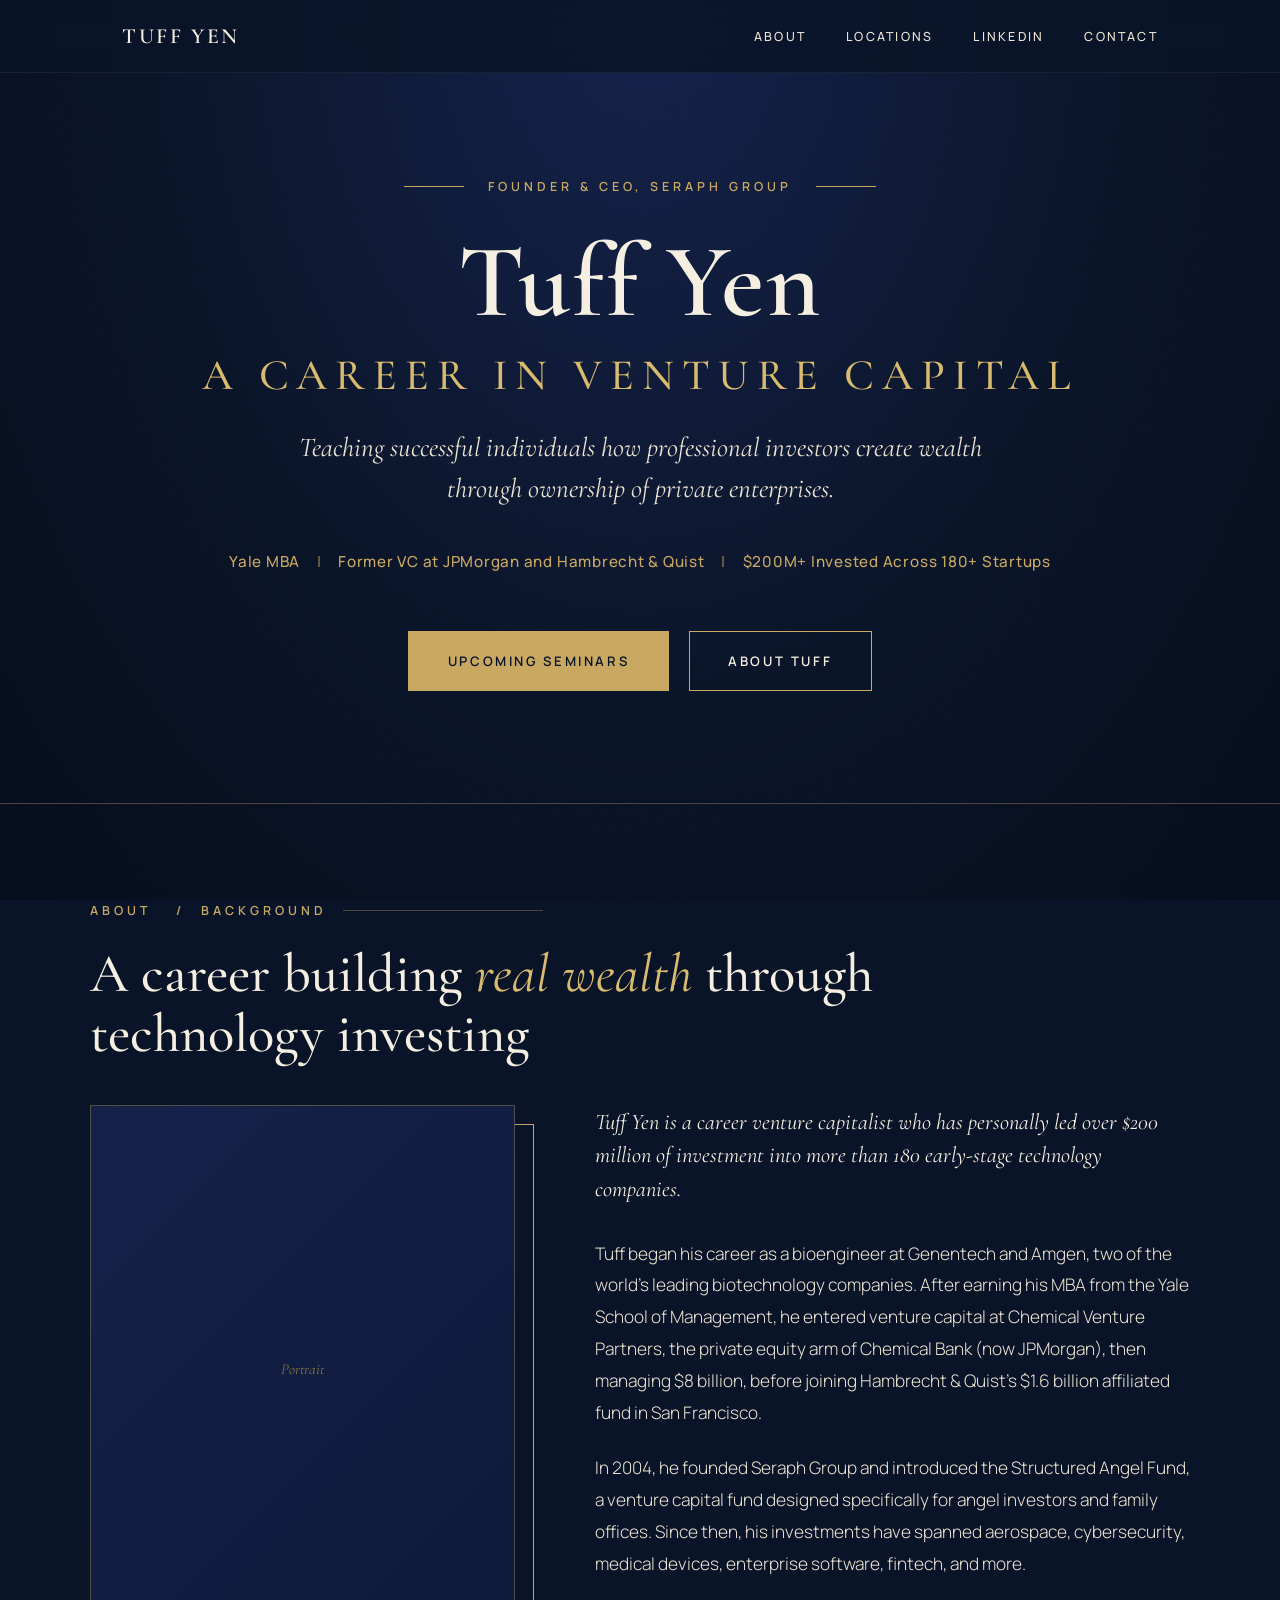
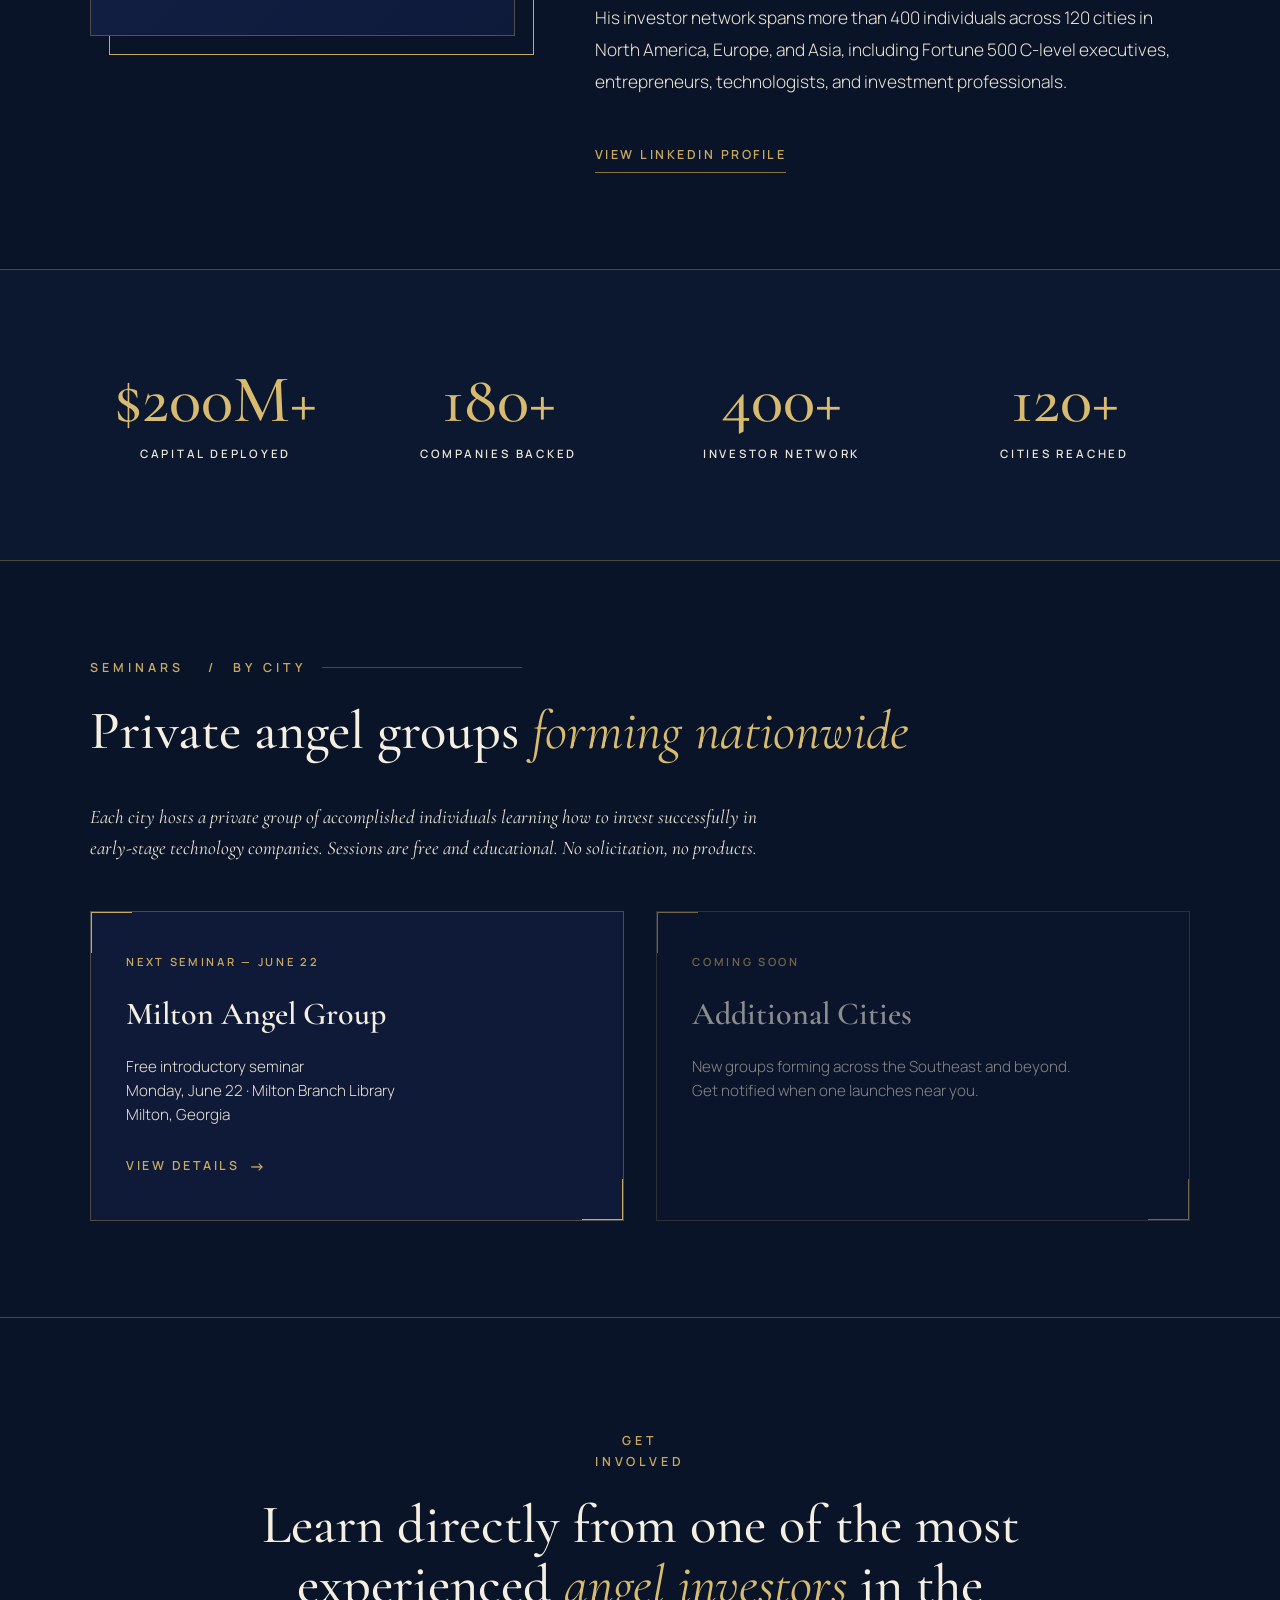
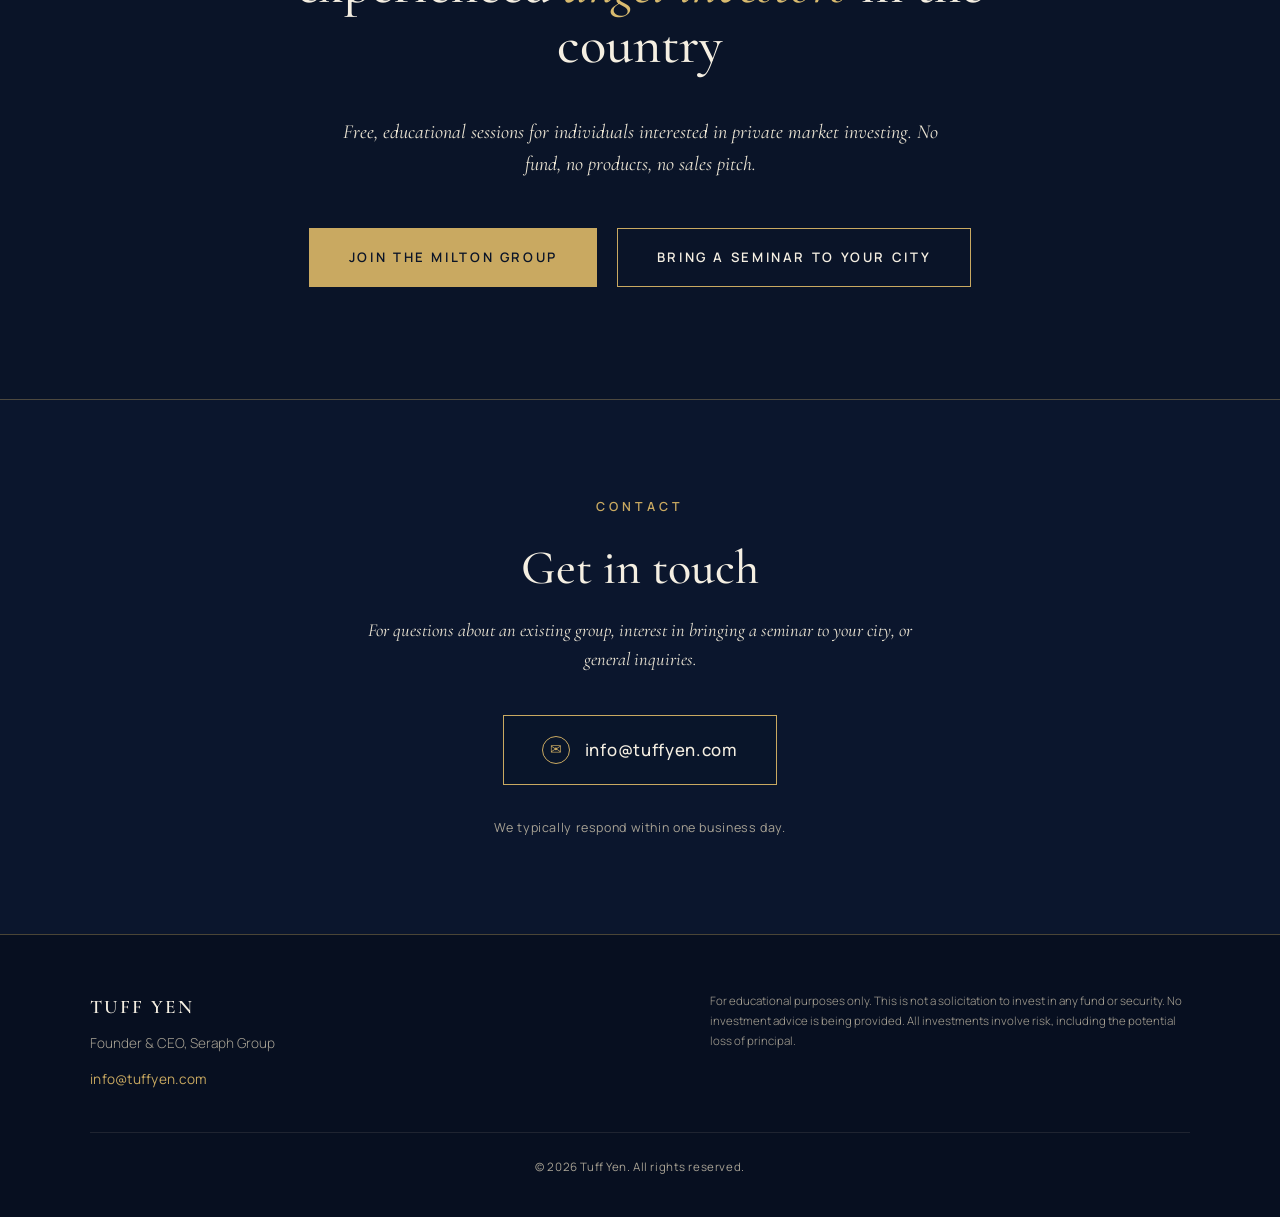
==== index.html @ 105c6560 "Update index.html" ====
<!DOCTYPE html>
<html lang="en">
<head>

<!-- ============================================================
     TUFFYEN.COM — HOMEPAGE
     ============================================================

     HOW TO EDIT THIS FILE
     ---------------------
     This is a single self-contained HTML file. All styles are
     embedded at the top, content is at the bottom.

     COMMON EDITS (jump to these comment markers):

       [EDIT-META]      Site title, description, social preview
       [EDIT-NAV]       Top menu links
       [EDIT-HERO]      Headline, tagline, credentials, buttons
       [EDIT-BIO]       Tuff's bio paragraphs
       [EDIT-STATS]     The four big numbers
       [EDIT-CITIES]    Add or remove city cards (Milton, Atlanta, etc)
       [EDIT-CONTACT]   The "bring a seminar" CTA + email
       [EDIT-FOOTER]    Copyright, disclaimer

     PATHS
     -----
     All internal links use RELATIVE paths (e.g. "miltonangelgroup/").
     This means the same file works on every host:
       - https://ejmrrr.github.io/tuffyen-site/
       - https://tuffyen.com/
     No need to update links when you switch domains.

     ADDING A NEW CITY
     -----------------
     1. Create a folder in the repo: /[cityname]/
     2. Put an index.html inside it
     3. Find [EDIT-CITIES] below and copy the Milton card,
        change name + link to "[cityname]/"
     ============================================================ -->

<meta charset="UTF-8">
<meta name="viewport" content="width=device-width, initial-scale=1.0">

<!-- [EDIT-META] Site metadata =============================== -->
<title>Tuff Yen | Career Venture Capitalist</title>
<meta name="description" content="Tuff Yen is a career venture capitalist and founder of Seraph Group, with over $200 million invested across 180+ technology startups.">
<meta property="og:title" content="Tuff Yen | Career Venture Capitalist">
<meta property="og:description" content="Learn how professional investors build wealth in technology startups.">
<meta property="og:type" content="website">

<!-- Fonts -->
<link rel="preconnect" href="https://fonts.googleapis.com">
<link rel="preconnect" href="https://fonts.gstatic.com" crossorigin>
<link href="https://fonts.googleapis.com/css2?family=Cormorant+Garamond:wght@400;500;600;700&family=Manrope:wght@300;400;500;600;700&display=swap" rel="stylesheet">

<style>
/* ============================================================
   DESIGN TOKENS
   To rebrand colors or fonts, change these and everything updates.
   ============================================================ */
:root {
  --navy-deep:  #0a1428;
  --navy:       #0e1a3a;
  --navy-soft:  #14224a;
  --cream:      #f5efe2;
  --cream-soft: #ece5d4;
  --gold:       #c9a961;
  --gold-bright:#d9bb6f;
  --gold-dim:   #8b7642;
  --white-text: #f7f3ea;
  --muted:      #a8a294;
  --rule:       rgba(201, 169, 97, 0.35);

  --font-serif: 'Cormorant Garamond', 'Liberation Serif', Georgia, serif;
  --font-sans:  'Manrope', -apple-system, BlinkMacSystemFont, sans-serif;

  --max-width:  1100px;
  --gutter:     2rem;
}

/* ============================================================
   GLOBAL RESET + BASE
   ============================================================ */
* { box-sizing: border-box; margin: 0; padding: 0; }
html { scroll-behavior: smooth; }

body {
  background: var(--navy-deep);
  background-image: radial-gradient(ellipse at top, var(--navy-soft) 0%, var(--navy-deep) 55%, #060d1c 100%);
  background-attachment: fixed;
  color: var(--cream);
  font-family: var(--font-sans);
  font-weight: 400;
  line-height: 1.7;
  -webkit-font-smoothing: antialiased;
  -moz-osx-font-smoothing: grayscale;
  min-height: 100vh;
  overflow-x: hidden;
  position: relative;
}

/* Subtle film-grain texture overlay */
body::before {
  content: '';
  position: fixed;
  inset: 0;
  background-image: url("data:image/svg+xml,%3Csvg viewBox='0 0 200 200' xmlns='http://www.w3.org/2000/svg'%3E%3Cfilter id='n'%3E%3CfeTurbulence type='fractalNoise' baseFrequency='0.85' numOctaves='2' stitchTiles='stitch'/%3E%3CfeColorMatrix values='0 0 0 0 0.95 0 0 0 0 0.92 0 0 0 0 0.85 0 0 0 0.12 0'/%3E%3C/filter%3E%3Crect width='100%25' height='100%25' filter='url(%23n)'/%3E%3C/svg%3E");
  opacity: 0.5;
  mix-blend-mode: overlay;
  pointer-events: none;
  z-index: 1;
}

a { color: var(--gold-bright); text-decoration: none; transition: color 0.2s ease; }
a:hover { color: var(--cream); }

img { max-width: 100%; height: auto; display: block; }

/* ============================================================
   NAV
   ============================================================ */
nav {
  position: fixed;
  top: 0; left: 0; right: 0;
  z-index: 100;
  background: rgba(10, 20, 40, 0.85);
  backdrop-filter: blur(12px);
  -webkit-backdrop-filter: blur(12px);
  border-bottom: 1px solid rgba(245, 239, 226, 0.06);
  padding: 1.1rem 0;
}
.nav-inner {
  max-width: var(--max-width);
  margin: 0 auto;
  padding: 0 var(--gutter);
  display: flex;
  justify-content: space-between;
  align-items: center;
}
.brand {
  font-family: var(--font-serif);
  font-size: 1.35rem;
  font-weight: 600;
  letter-spacing: 0.12em;
  color: var(--cream);
  text-transform: uppercase;
}
.brand:hover { color: var(--gold-bright); }
.nav-links {
  display: flex;
  gap: 2.5rem;
  list-style: none;
}
.nav-links a {
  font-family: var(--font-sans);
  font-size: 0.78rem;
  font-weight: 500;
  letter-spacing: 0.18em;
  text-transform: uppercase;
  color: var(--cream-soft);
}
.nav-links a:hover { color: var(--gold-bright); }

@media (max-width: 768px) {
  .nav-links { gap: 1.2rem; }
  .nav-links a { font-size: 0.68rem; letter-spacing: 0.14em; }
  .brand { font-size: 1.1rem; }
  .nav-inner { padding: 0 1.25rem; }
}
@media (max-width: 540px) {
  .nav-links li:nth-child(3) { display: none; }
}

/* ============================================================
   HERO
   ============================================================ */
.hero {
  position: relative;
  z-index: 2;
  padding: 11rem var(--gutter) 7rem;
  text-align: center;
  max-width: var(--max-width);
  margin: 0 auto;
}
.eyebrow-line {
  display: flex;
  align-items: center;
  justify-content: center;
  gap: 1.5rem;
  margin-bottom: 2rem;
}
.eyebrow-line::before,
.eyebrow-line::after {
  content: '';
  width: 60px;
  height: 1px;
  background: var(--gold);
}
.eyebrow {
  font-family: var(--font-sans);
  font-size: 0.78rem;
  font-weight: 600;
  letter-spacing: 0.32em;
  color: var(--gold);
  text-transform: uppercase;
}
.hero h1 {
  font-family: var(--font-serif);
  font-weight: 600;
  font-size: clamp(3.2rem, 8.5vw, 6.5rem);
  line-height: 1.02;
  letter-spacing: 0.02em;
  color: var(--cream);
  margin-bottom: 1.8rem;
}
.hero h1 .accent {
  display: block;
  font-weight: 500;
  color: var(--gold-bright);
  font-size: 0.42em;
  letter-spacing: 0.18em;
  text-transform: uppercase;
  margin-top: 1.2rem;
}
.hero-tagline {
  font-family: var(--font-serif);
  font-size: clamp(1.25rem, 2.6vw, 1.7rem);
  font-weight: 400;
  font-style: italic;
  color: var(--cream-soft);
  max-width: 720px;
  margin: 0 auto 2.5rem;
  line-height: 1.5;
}
.hero-credentials {
  font-family: var(--font-sans);
  font-size: 0.95rem;
  font-weight: 500;
  letter-spacing: 0.05em;
  color: var(--gold);
  margin-bottom: 3.5rem;
}
.hero-credentials .divider {
  margin: 0 0.8rem;
  color: var(--gold-dim);
}

/* ============================================================
   BUTTONS
   ============================================================ */
.cta-group {
  display: flex;
  gap: 1.25rem;
  justify-content: center;
  flex-wrap: wrap;
}
.cta {
  display: inline-block;
  padding: 1.1rem 2.4rem;
  font-family: var(--font-sans);
  font-size: 0.82rem;
  font-weight: 600;
  letter-spacing: 0.2em;
  text-transform: uppercase;
  border: 1px solid var(--gold);
  color: var(--cream);
  background: transparent;
  transition: all 0.25s ease;
  cursor: pointer;
}
.cta:hover { background: var(--gold); color: var(--navy-deep); }
.cta.primary { background: var(--gold); color: var(--navy-deep); }
.cta.primary:hover { background: var(--gold-bright); color: var(--navy-deep); }

/* ============================================================
   SECTIONS
   ============================================================ */
section { position: relative; z-index: 2; padding: 6rem var(--gutter); }
.container { max-width: var(--max-width); margin: 0 auto; }
.section-kicker {
  font-family: var(--font-sans);
  font-size: 0.78rem;
  font-weight: 600;
  letter-spacing: 0.32em;
  color: var(--gold);
  text-transform: uppercase;
  margin-bottom: 1.5rem;
  display: flex;
  align-items: center;
  gap: 1rem;
}
.section-kicker::after {
  content: '';
  flex: 1;
  height: 1px;
  background: var(--rule);
  max-width: 200px;
}
.section-title {
  font-family: var(--font-serif);
  font-weight: 500;
  font-size: clamp(2.2rem, 5vw, 3.4rem);
  line-height: 1.1;
  color: var(--cream);
  margin-bottom: 2.5rem;
  max-width: 820px;
}
.section-title em {
  font-style: italic;
  color: var(--gold-bright);
  font-weight: 400;
}

/* ============================================================
   ABOUT
   ============================================================ */
.about { border-top: 1px solid var(--rule); }
.about-grid {
  display: grid;
  grid-template-columns: 1fr 1.4fr;
  gap: 5rem;
  align-items: start;
}
@media (max-width: 860px) {
  .about-grid { grid-template-columns: 1fr; gap: 3rem; }
}
.about-image-wrap { position: relative; }
.about-image-wrap::before {
  content: '';
  position: absolute;
  top: 1.2rem;
  left: 1.2rem;
  right: -1.2rem;
  bottom: -1.2rem;
  border: 1px solid var(--gold);
  z-index: 0;
}
.about-image {
  position: relative;
  z-index: 1;
  width: 100%;
  aspect-ratio: 4 / 5;
  background: linear-gradient(135deg, var(--navy-soft), var(--navy));
  border: 1px solid var(--rule);
  display: flex;
  align-items: center;
  justify-content: center;
  color: var(--gold-dim);
  font-family: var(--font-serif);
  font-style: italic;
  font-size: 0.95rem;
  overflow: hidden;
}
.about-image img {
  width: 100%;
  height: 100%;
  object-fit: cover;
  filter: brightness(0.92) contrast(1.05);
}
.about-body p {
  font-size: 1.08rem;
  line-height: 1.85;
  color: var(--cream-soft);
  margin-bottom: 1.4rem;
  font-weight: 300;
}
.about-body p:first-of-type {
  font-family: var(--font-serif);
  font-size: 1.4rem;
  font-style: italic;
  font-weight: 400;
  color: var(--cream);
  line-height: 1.5;
  margin-bottom: 2rem;
}
.linkedin-link {
  display: inline-flex;
  align-items: center;
  gap: 0.7rem;
  margin-top: 1.5rem;
  font-family: var(--font-sans);
  font-size: 0.78rem;
  font-weight: 600;
  letter-spacing: 0.2em;
  text-transform: uppercase;
  color: var(--gold);
  border-bottom: 1px solid var(--gold-dim);
  padding-bottom: 0.4rem;
  transition: all 0.2s ease;
}
.linkedin-link:hover {
  color: var(--gold-bright);
  border-bottom-color: var(--gold-bright);
}

/* ============================================================
   STATS
   ============================================================ */
.stats { border-top: 1px solid var(--rule); background: rgba(20, 34, 74, 0.25); }
.stats-grid {
  display: grid;
  grid-template-columns: repeat(4, 1fr);
  gap: 2rem;
  text-align: center;
}
@media (max-width: 760px) {
  .stats-grid { grid-template-columns: repeat(2, 1fr); gap: 3rem 2rem; }
}
.stat-number {
  font-family: var(--font-serif);
  font-size: clamp(2.8rem, 6vw, 4.2rem);
  font-weight: 500;
  color: var(--gold-bright);
  line-height: 1;
  margin-bottom: 0.7rem;
}
.stat-label {
  font-family: var(--font-sans);
  font-size: 0.72rem;
  font-weight: 600;
  letter-spacing: 0.24em;
  text-transform: uppercase;
  color: var(--cream-soft);
}

/* ============================================================
   LOCATIONS (city cards)
   ============================================================ */
.locations { border-top: 1px solid var(--rule); }
.locations-intro {
  font-family: var(--font-serif);
  font-style: italic;
  font-size: 1.2rem;
  color: var(--cream-soft);
  max-width: 680px;
  line-height: 1.6;
}
.locations-grid {
  display: grid;
  grid-template-columns: repeat(auto-fit, minmax(320px, 1fr));
  gap: 2rem;
  margin-top: 3rem;
}
.location-card {
  background: rgba(20, 34, 74, 0.45);
  border: 1px solid var(--rule);
  padding: 2.5rem 2.2rem;
  transition: all 0.3s ease;
  position: relative;
  overflow: hidden;
  display: block;
  text-decoration: none;
}
.location-card::before {
  content: '';
  position: absolute;
  top: 0;
  left: 0;
  width: 2.5rem;
  height: 2.5rem;
  border-top: 1px solid var(--gold);
  border-left: 1px solid var(--gold);
}
.location-card::after {
  content: '';
  position: absolute;
  bottom: 0;
  right: 0;
  width: 2.5rem;
  height: 2.5rem;
  border-bottom: 1px solid var(--gold);
  border-right: 1px solid var(--gold);
}
.location-card:hover {
  background: rgba(20, 34, 74, 0.7);
  transform: translateY(-3px);
}
.location-card.placeholder { opacity: 0.55; background: rgba(20, 34, 74, 0.2); cursor: default; }
.location-card.placeholder:hover { transform: none; }
.location-status {
  font-family: var(--font-sans);
  font-size: 0.7rem;
  font-weight: 600;
  letter-spacing: 0.24em;
  text-transform: uppercase;
  color: var(--gold);
  margin-bottom: 1rem;
}
.location-name {
  font-family: var(--font-serif);
  font-size: 2rem;
  font-weight: 600;
  color: var(--cream);
  margin-bottom: 0.8rem;
}
.location-meta {
  font-family: var(--font-sans);
  font-size: 0.95rem;
  color: var(--cream-soft);
  margin-bottom: 1.5rem;
  font-weight: 300;
  line-height: 1.6;
}
.location-link {
  font-family: var(--font-sans);
  font-size: 0.78rem;
  font-weight: 600;
  letter-spacing: 0.2em;
  text-transform: uppercase;
  color: var(--gold);
  display: inline-flex;
  align-items: center;
  gap: 0.6rem;
}
.location-link::after {
  content: '→';
  font-size: 1rem;
  transition: transform 0.2s ease;
}
.location-card:hover .location-link::after { transform: translateX(4px); }

/* ============================================================
   CTA SECTION (bottom)
   ============================================================ */
.cta-section {
  border-top: 1px solid var(--rule);
  text-align: center;
  padding: 7rem var(--gutter);
}
.cta-section .section-title {
  margin-left: auto;
  margin-right: auto;
  text-align: center;
}
.cta-section p {
  font-family: var(--font-serif);
  font-style: italic;
  font-size: 1.25rem;
  color: var(--cream-soft);
  max-width: 620px;
  margin: 0 auto 3rem;
  line-height: 1.6;
}
.cta-section .section-kicker {
  justify-content: center;
  max-width: 580px;
  margin: 0 auto 1.5rem;
}
.cta-section .section-kicker::after { display: none; }

/* ============================================================
   CONTACT SECTION
   ============================================================ */
.contact-section {
  border-top: 1px solid var(--rule);
  padding: 6rem var(--gutter);
  text-align: center;
  background: rgba(20, 34, 74, 0.18);
}
.contact-section .section-kicker {
  justify-content: center;
  max-width: 580px;
  margin: 0 auto 1.5rem;
}
.contact-section .section-kicker::after { display: none; }
.contact-section h2 {
  font-family: var(--font-serif);
  font-weight: 500;
  font-size: clamp(2rem, 4.5vw, 3rem);
  line-height: 1.15;
  color: var(--cream);
  margin-bottom: 1.2rem;
}
.contact-section p {
  font-family: var(--font-serif);
  font-style: italic;
  font-size: 1.15rem;
  color: var(--cream-soft);
  max-width: 580px;
  margin: 0 auto 2.5rem;
  line-height: 1.6;
}
.contact-email-display {
  display: inline-flex;
  align-items: center;
  gap: 0.9rem;
  padding: 1.25rem 2.4rem;
  background: rgba(10, 20, 40, 0.55);
  border: 1px solid var(--gold);
  text-decoration: none;
  font-family: var(--font-sans);
  transition: all 0.25s ease;
  margin-bottom: 0.5rem;
}
.contact-email-display:hover {
  background: var(--gold);
}
.contact-email-display:hover .email-icon,
.contact-email-display:hover .email-text {
  color: var(--navy-deep);
}
.contact-email-display:hover .email-icon { border-color: var(--navy-deep); }
.email-icon {
  width: 28px;
  height: 28px;
  border: 1px solid var(--gold);
  border-radius: 50%;
  display: inline-flex;
  align-items: center;
  justify-content: center;
  color: var(--gold);
  font-size: 0.85rem;
  transition: all 0.25s ease;
}
.email-text {
  font-size: 1.05rem;
  font-weight: 500;
  letter-spacing: 0.04em;
  color: var(--cream);
  transition: color 0.25s ease;
}
.contact-note {
  font-family: var(--font-sans);
  font-size: 0.78rem;
  font-weight: 400;
  letter-spacing: 0.05em;
  color: var(--muted);
  margin-top: 1.5rem;
  font-style: normal;
}

/* ============================================================
   FOOTER
   ============================================================ */
footer {
  position: relative;
  z-index: 2;
  border-top: 1px solid var(--rule);
  padding: 3.5rem var(--gutter) 2.5rem;
  background: rgba(6, 13, 28, 0.6);
}
.footer-inner {
  max-width: var(--max-width);
  margin: 0 auto;
  display: flex;
  justify-content: space-between;
  align-items: flex-start;
  flex-wrap: wrap;
  gap: 2rem;
}
.footer-brand {
  font-family: var(--font-serif);
  font-size: 1.2rem;
  font-weight: 600;
  letter-spacing: 0.12em;
  color: var(--cream);
  text-transform: uppercase;
  margin-bottom: 0.5rem;
}
.footer-tag {
  font-family: var(--font-sans);
  font-size: 0.85rem;
  color: var(--muted);
  font-weight: 300;
}
.footer-disclaimer {
  font-family: var(--font-sans);
  font-size: 0.72rem;
  line-height: 1.7;
  color: var(--muted);
  max-width: 480px;
  font-weight: 300;
}
.footer-bottom {
  max-width: var(--max-width);
  margin: 2.5rem auto 0;
  padding-top: 1.5rem;
  border-top: 1px solid rgba(168, 162, 148, 0.15);
  font-family: var(--font-sans);
  font-size: 0.72rem;
  color: var(--muted);
  text-align: center;
  letter-spacing: 0.05em;
}

/* ============================================================
   ENTRANCE ANIMATIONS
   ============================================================ */
@keyframes fadeUp {
  from { opacity: 0; transform: translateY(20px); }
  to   { opacity: 1; transform: translateY(0); }
}
.hero > * { opacity: 0; animation: fadeUp 0.9s ease forwards; }
.hero .eyebrow-line   { animation-delay: 0.10s; }
.hero h1              { animation-delay: 0.25s; }
.hero .hero-tagline   { animation-delay: 0.45s; }
.hero .hero-credentials { animation-delay: 0.60s; }
.hero .cta-group      { animation-delay: 0.75s; }
</style>
</head>

<body>

<!-- =====================================================
     [EDIT-NAV] Top navigation
     - "brand" is the top-left wordmark (links to home)
     - Each <li> is one menu item
     ===================================================== -->
<nav>
  <div class="nav-inner">
    <a href="./" class="brand">Tuff Yen</a>
    <ul class="nav-links">
      <li><a href="#about">About</a></li>
      <li><a href="#locations">Locations</a></li>
      <li><a href="https://www.linkedin.com/in/tuff-yen-0ab64b10b/" target="_blank" rel="noopener">LinkedIn</a></li>
      <li><a href="#contact">Contact</a></li>
    </ul>
  </div>
</nav>


<!-- =====================================================
     [EDIT-HERO] Hero section
     - h1 = the big "Tuff Yen" headline
     - .accent = small caps line underneath
     - .hero-tagline = italic tagline below
     - .hero-credentials = single-line credentials strip
     - Buttons link to in-page anchors (#locations, #about)
     ===================================================== -->
<header class="hero">
  <div class="eyebrow-line">
    <span class="eyebrow">Founder &amp; CEO, Seraph Group</span>
  </div>

  <h1>
    Tuff Yen
    <span class="accent">A Career in Venture Capital</span>
  </h1>

  <p class="hero-tagline">
    Teaching successful individuals how professional investors create wealth through ownership of private enterprises.
  </p>

  <div class="hero-credentials">
    Yale MBA
    <span class="divider">|</span>
    Former VC at JPMorgan and Hambrecht &amp; Quist
    <span class="divider">|</span>
    $200M+ Invested Across 180+ Startups
  </div>

  <div class="cta-group">
    <a href="#locations" class="cta primary">Upcoming Seminars</a>
    <a href="#about" class="cta">About Tuff</a>
  </div>
</header>


<!-- =====================================================
     [EDIT-BIO] About section
     - The portrait image lives at "tuff.jpg" in the same
       folder as this file. Replace that file to swap photos.
     - First <p> renders as italic serif pull-quote.
     - Following <p>s are body paragraphs.
     ===================================================== -->
<section class="about" id="about">
  <div class="container">
    <div class="section-kicker">About <span style="margin-left:0.5rem">/</span> Background</div>
    <h2 class="section-title">A career building <em>real wealth</em> through technology investing</h2>

    <div class="about-grid">

      <div class="about-image-wrap">
        <div class="about-image">
          <img src="tuff.jpg" alt="Tuff Yen, Founder of Seraph Group" onerror="this.style.display='none'; this.parentElement.innerHTML='Portrait';">
        </div>
      </div>

      <div class="about-body">
        <p>Tuff Yen is a career venture capitalist who has personally led over $200 million of investment into more than 180 early-stage technology companies.</p>

        <p>Tuff began his career as a bioengineer at Genentech and Amgen, two of the world's leading biotechnology companies. After earning his MBA from the Yale School of Management, he entered venture capital at Chemical Venture Partners, the private equity arm of Chemical Bank (now JPMorgan), then managing $8 billion, before joining Hambrecht &amp; Quist's $1.6 billion affiliated fund in San Francisco.</p>

        <p>In 2004, he founded Seraph Group and introduced the Structured Angel Fund, a venture capital fund designed specifically for angel investors and family offices. Since then, his investments have spanned aerospace, cybersecurity, medical devices, enterprise software, fintech, and more.</p>

        <p>His investor network spans more than 400 individuals across 120 cities in North America, Europe, and Asia, including Fortune 500 C-level executives, entrepreneurs, technologists, and investment professionals.</p>

        <a href="https://www.linkedin.com/in/tuff-yen-0ab64b10b/" target="_blank" rel="noopener" class="linkedin-link">
          View LinkedIn Profile
        </a>
      </div>

    </div>
  </div>
</section>


<!-- =====================================================
     [EDIT-STATS] Four big numbers
     - Change the .stat-number and .stat-label text only.
     ===================================================== -->
<section class="stats">
  <div class="container">
    <div class="stats-grid">

      <div>
        <div class="stat-number">$200M+</div>
        <div class="stat-label">Capital Deployed</div>
      </div>

      <div>
        <div class="stat-number">180+</div>
        <div class="stat-label">Companies Backed</div>
      </div>

      <div>
        <div class="stat-number">400+</div>
        <div class="stat-label">Investor Network</div>
      </div>

      <div>
        <div class="stat-number">120+</div>
        <div class="stat-label">Cities Reached</div>
      </div>

    </div>
  </div>
</section>


<!-- =====================================================
     [EDIT-CITIES] City cards
     - To add a new city:
       1. Make a folder in the repo (e.g. /atlanta/)
       2. Put an index.html inside it
       3. Copy a card block below, change "miltonangelgroup/"
          to "atlanta/" and update the name + meta text
     - To remove the "Coming Soon" placeholder, delete its
       <div class="location-card placeholder">...</div> block.
     ===================================================== -->
<section class="locations" id="locations">
  <div class="container">
    <div class="section-kicker">Seminars <span style="margin-left:0.5rem">/</span> By City</div>
    <h2 class="section-title">Private angel groups <em>forming nationwide</em></h2>
    <p class="locations-intro">
      Each city hosts a private group of accomplished individuals learning how to invest successfully in early-stage technology companies. Sessions are free and educational. No solicitation, no products.
    </p>

    <div class="locations-grid">

      <!-- Milton Angel Group card.
           Link uses a relative path: works on github.io AND tuffyen.com.
           [EDIT-EVENT] Update the date/venue line below when the next
           seminar changes. -->
      <a href="miltonangelgroup/" class="location-card">
        <div class="location-status">Next Seminar &mdash; June 22</div>
        <div class="location-name">Milton Angel Group</div>
        <div class="location-meta">
          Free introductory seminar<br>
          Monday, June 22 &middot; Milton Branch Library<br>
          Milton, Georgia
        </div>
        <span class="location-link">View Details</span>
      </a>

      <!-- Placeholder card. Duplicate the Milton card above and update fields when a new city launches. -->
      <div class="location-card placeholder">
        <div class="location-status">Coming Soon</div>
        <div class="location-name">Additional Cities</div>
        <div class="location-meta">
          New groups forming across the Southeast and beyond.<br>
          Get notified when one launches near you.
        </div>
      </div>

    </div>
  </div>
</section>


<!-- =====================================================
     [EDIT-CONTACT] Bottom CTA + Contact
     - The CTA section drives people to the Milton interest form
     - The Contact section displays the email prominently with a
       clear "Contact Us" treatment and mailto link
     ===================================================== -->
<section class="cta-section" id="join">
  <div class="container">
    <div class="section-kicker">
      <span style="flex:0">Get Involved</span>
    </div>
    <h2 class="section-title">
      Learn directly from one of the most experienced <em>angel investors</em> in the country
    </h2>
    <p>Free, educational sessions for individuals interested in private market investing. No fund, no products, no sales pitch.</p>
    <div class="cta-group">
      <a href="miltonangelgroup/#interest" class="cta primary">Join the Milton Group</a>
      <a href="#contact" class="cta">Bring a Seminar to Your City</a>
    </div>
  </div>
</section>

<!-- CONTACT -->
<section class="contact-section" id="contact">
  <div class="container">
    <div class="section-kicker"><span style="flex:0">Contact</span></div>
    <h2>Get in touch</h2>
    <p>For questions about an existing group, interest in bringing a seminar to your city, or general inquiries.</p>
    <a href="mailto:info@tuffyen.com" class="contact-email-display">
      <span class="email-icon">&#9993;</span>
      <span class="email-text">info@tuffyen.com</span>
    </a>
    <div class="contact-note">We typically respond within one business day.</div>
  </div>
</section>


<!-- =====================================================
     [EDIT-FOOTER] Footer
     - Disclaimer text required to stay (legal/compliance)
     - Update the copyright year as needed
     ===================================================== -->
<footer>
  <div class="footer-inner">
    <div>
      <div class="footer-brand">Tuff Yen</div>
      <div class="footer-tag">Founder &amp; CEO, Seraph Group</div>
      <a href="mailto:info@tuffyen.com" style="display:inline-block; margin-top:0.8rem; font-family:var(--font-sans); font-size:0.85rem; color:var(--gold); letter-spacing:0.02em; text-decoration:none;">info@tuffyen.com</a>
    </div>
    <div class="footer-disclaimer">
      For educational purposes only. This is not a solicitation to invest in any fund or security. No investment advice is being provided. All investments involve risk, including the potential loss of principal.
    </div>
  </div>
  <div class="footer-bottom">
    &copy; 2026 Tuff Yen. All rights reserved.
  </div>
</footer>

</body>
</html>
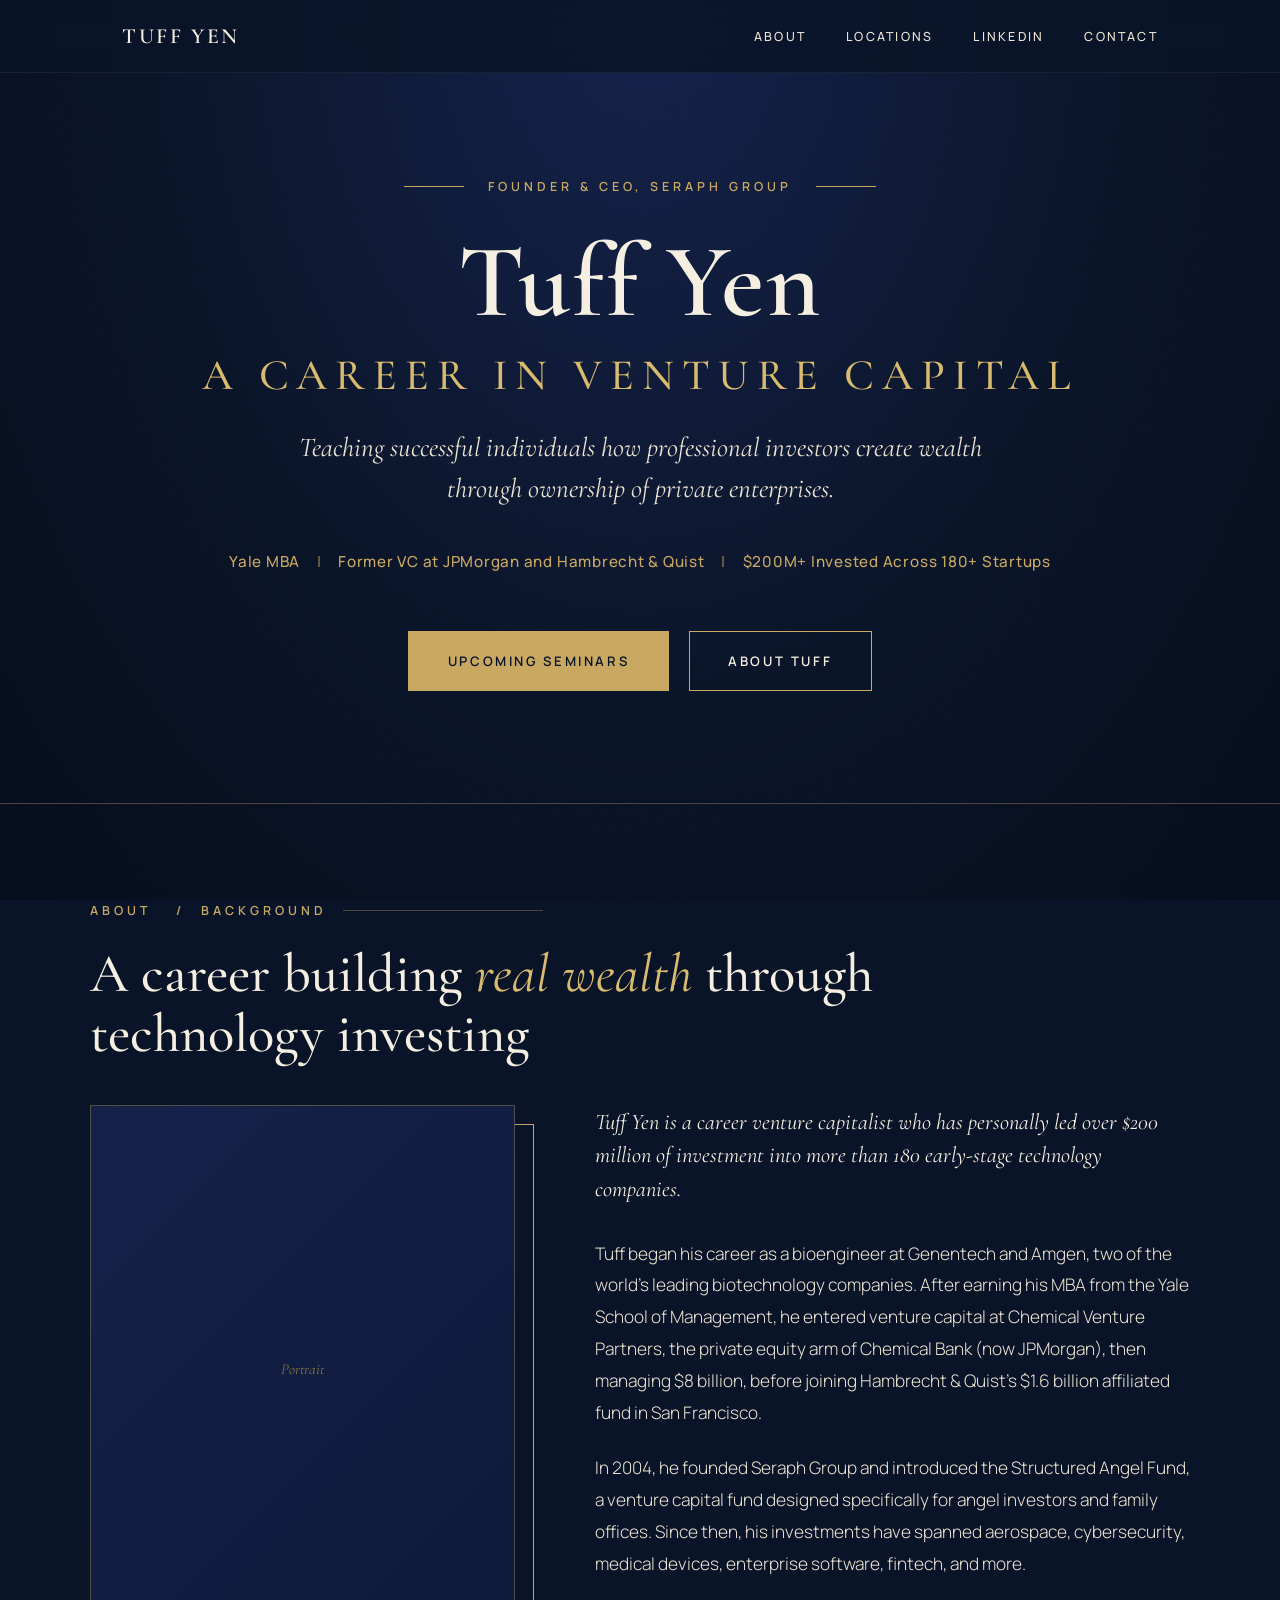
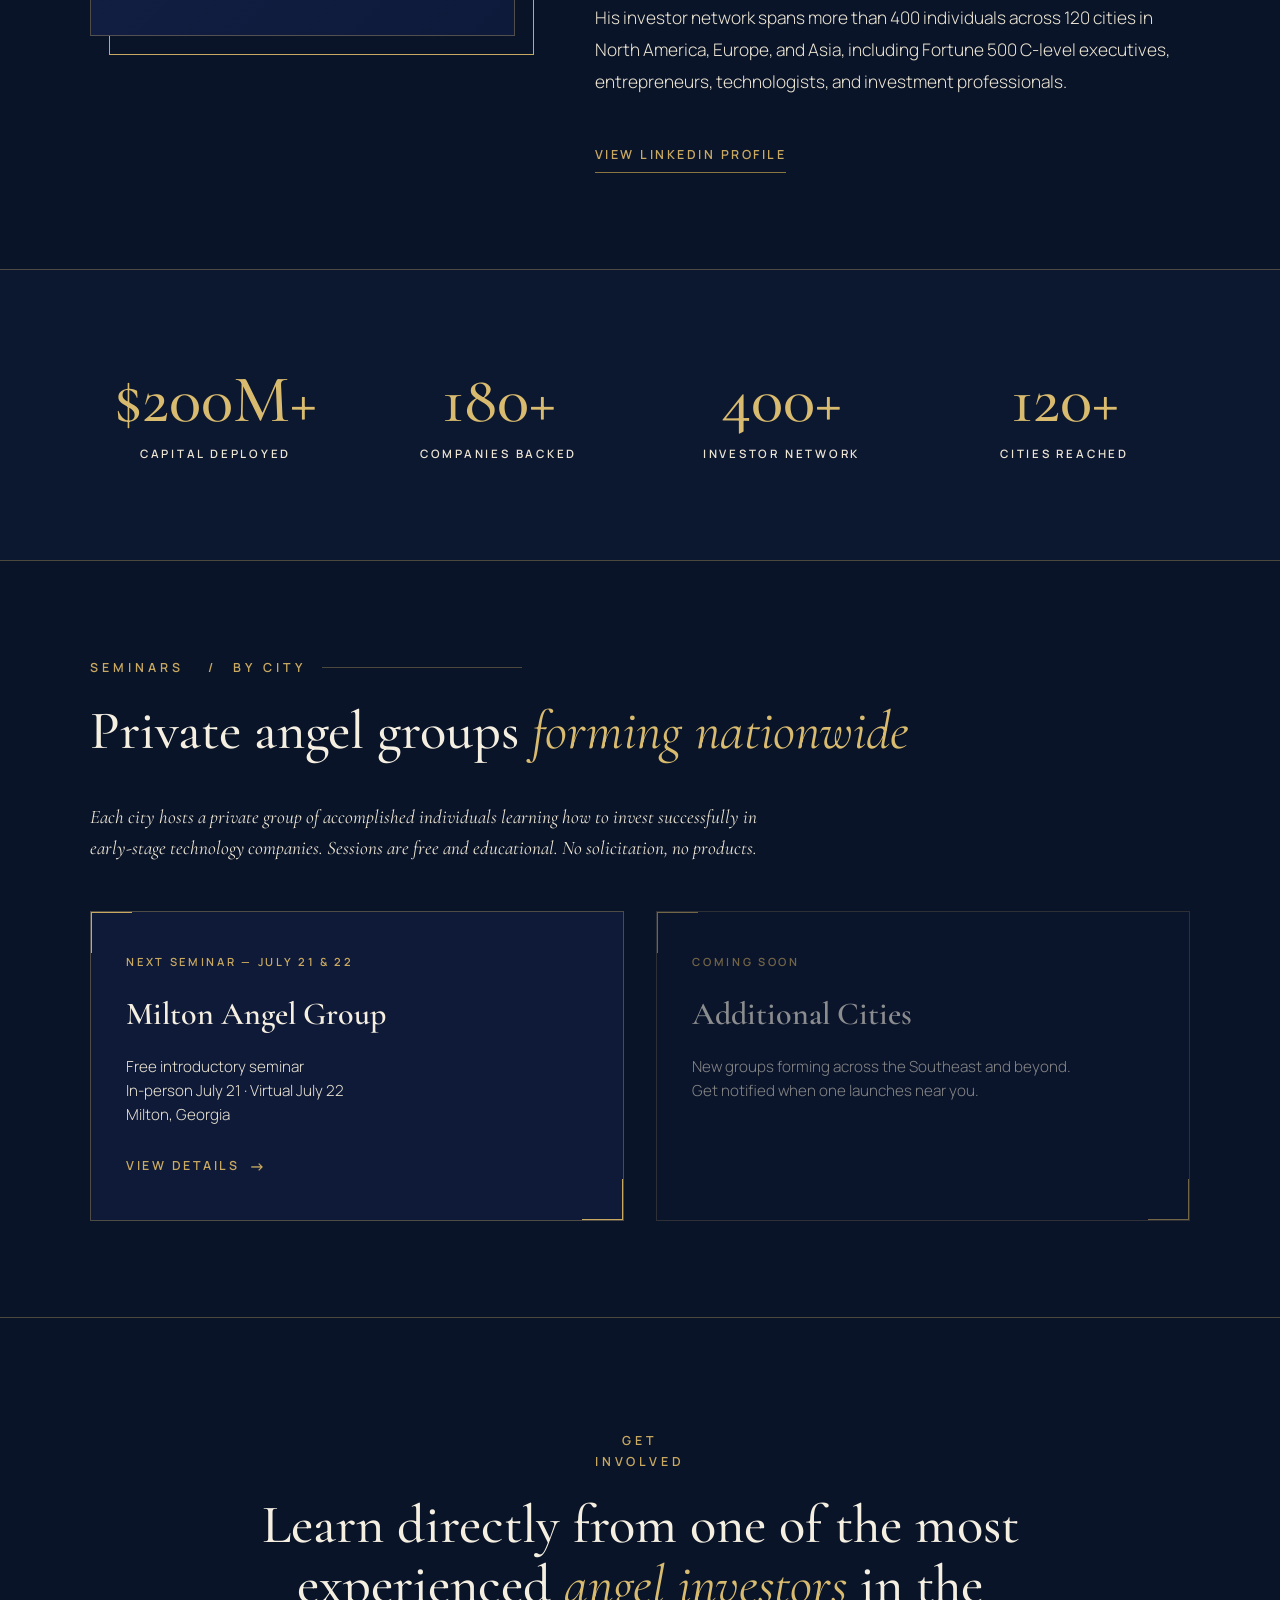
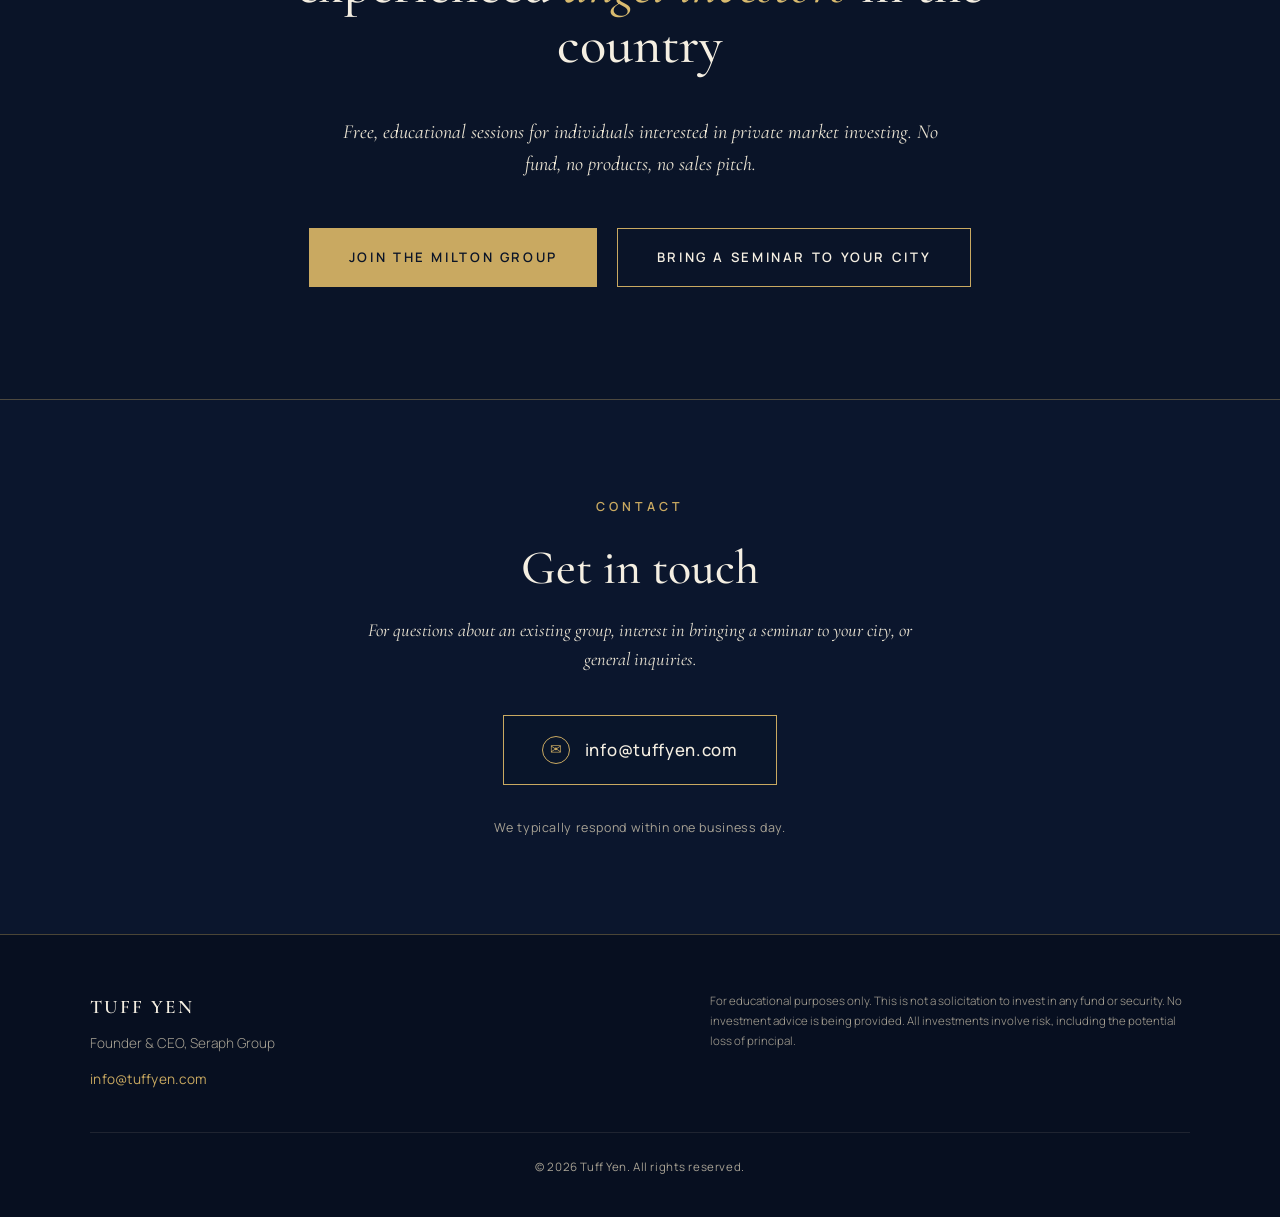
==== commit 89200209: "Update index.html" ====
--- a/index.html
+++ b/index.html
@@ -853,11 +853,11 @@
            [EDIT-EVENT] Update the date/venue line below when the next
            seminar changes. -->
       <a href="miltonangelgroup/" class="location-card">
-        <div class="location-status">Next Seminar &mdash; June 22</div>
+        <div class="location-status">Next Seminar &mdash; July 21 &amp; 22</div>
         <div class="location-name">Milton Angel Group</div>
         <div class="location-meta">
           Free introductory seminar<br>
-          Monday, June 22 &middot; Milton Branch Library<br>
+          In-person July 21 &middot; Virtual July 22<br>
           Milton, Georgia
         </div>
         <span class="location-link">View Details</span>
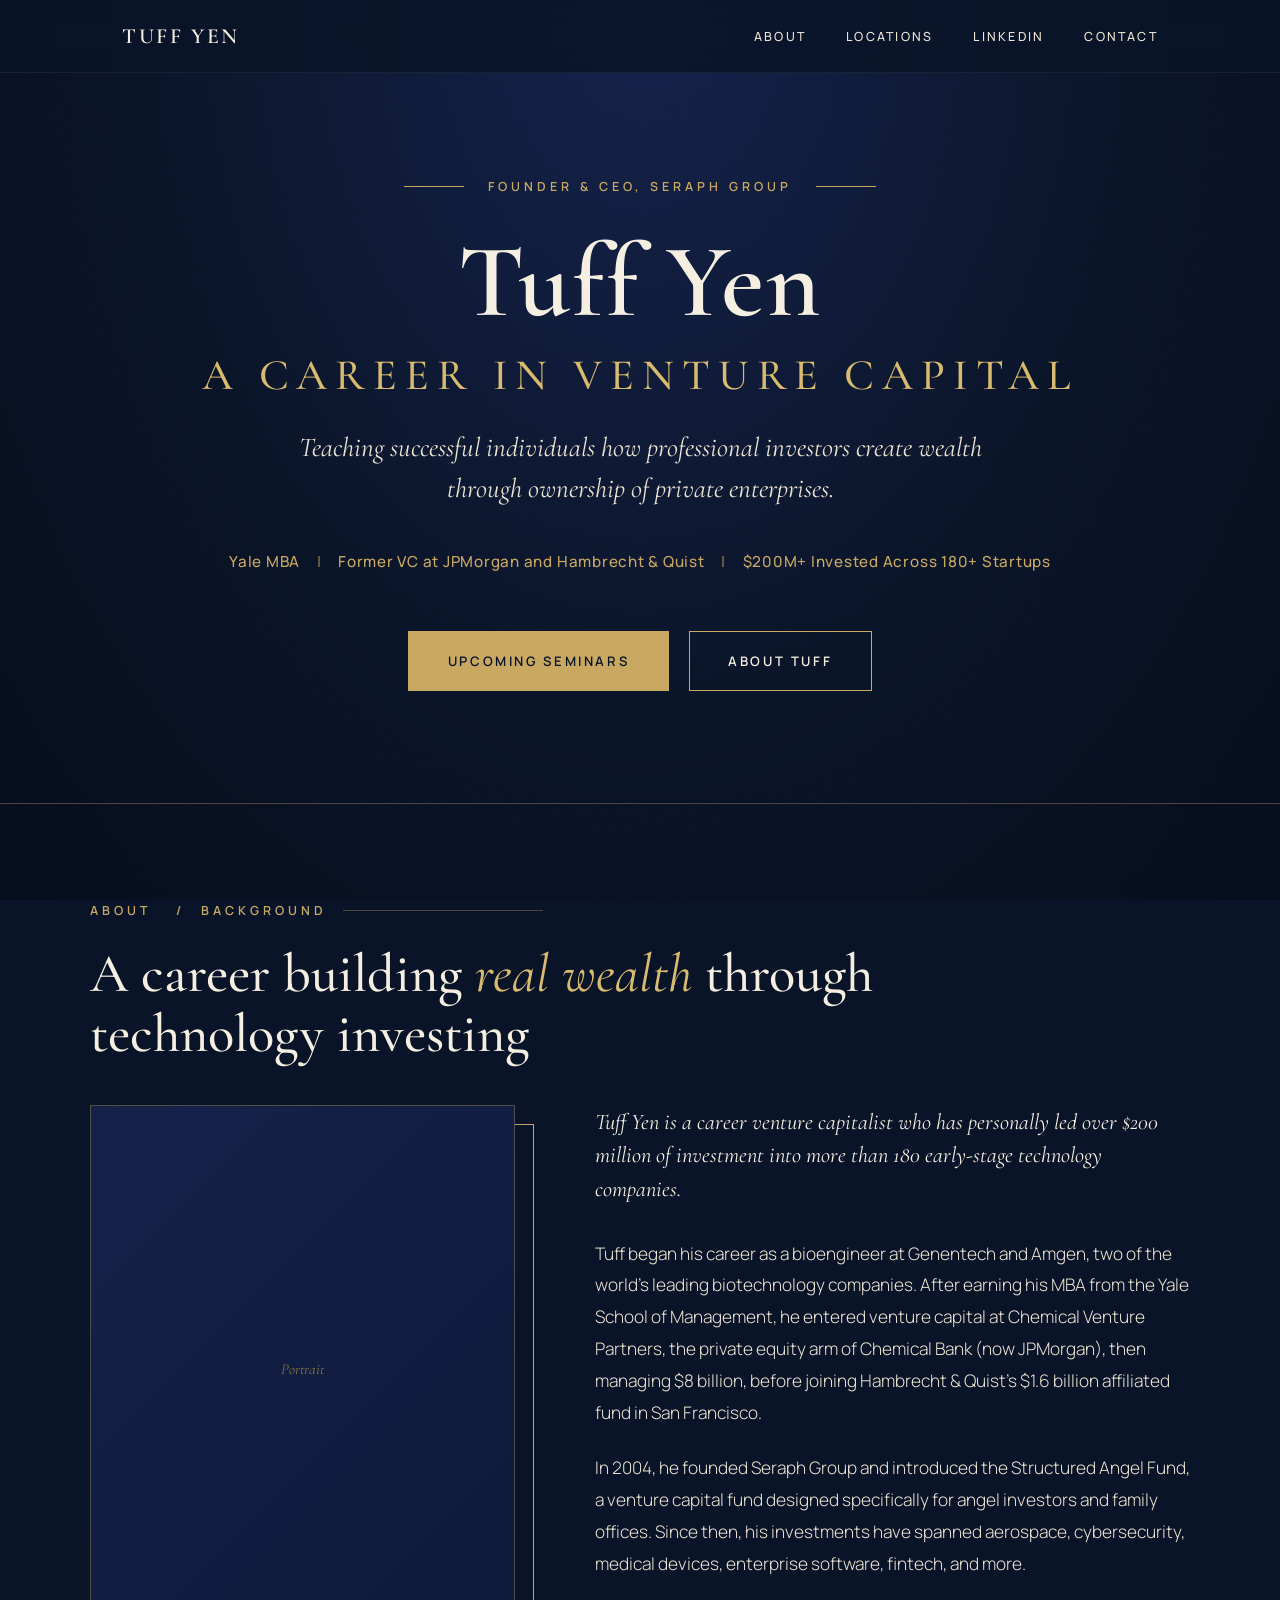
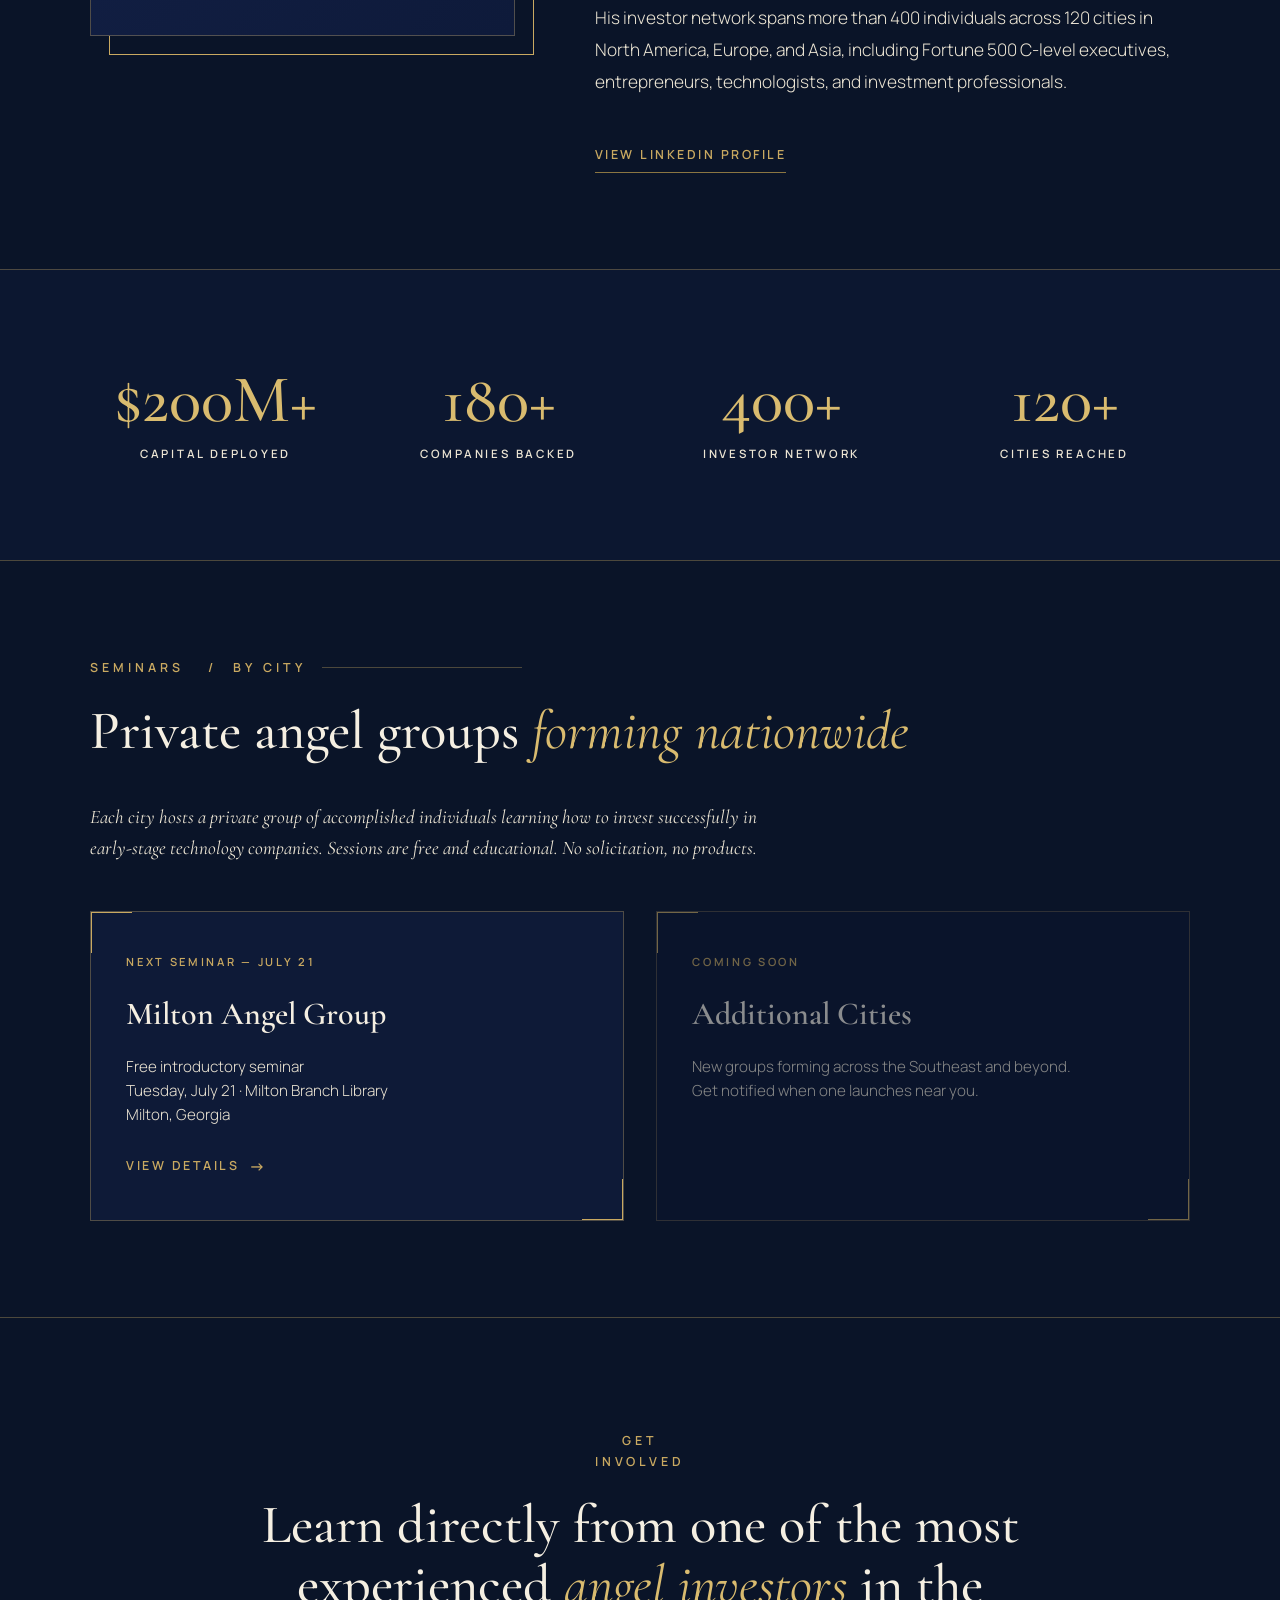
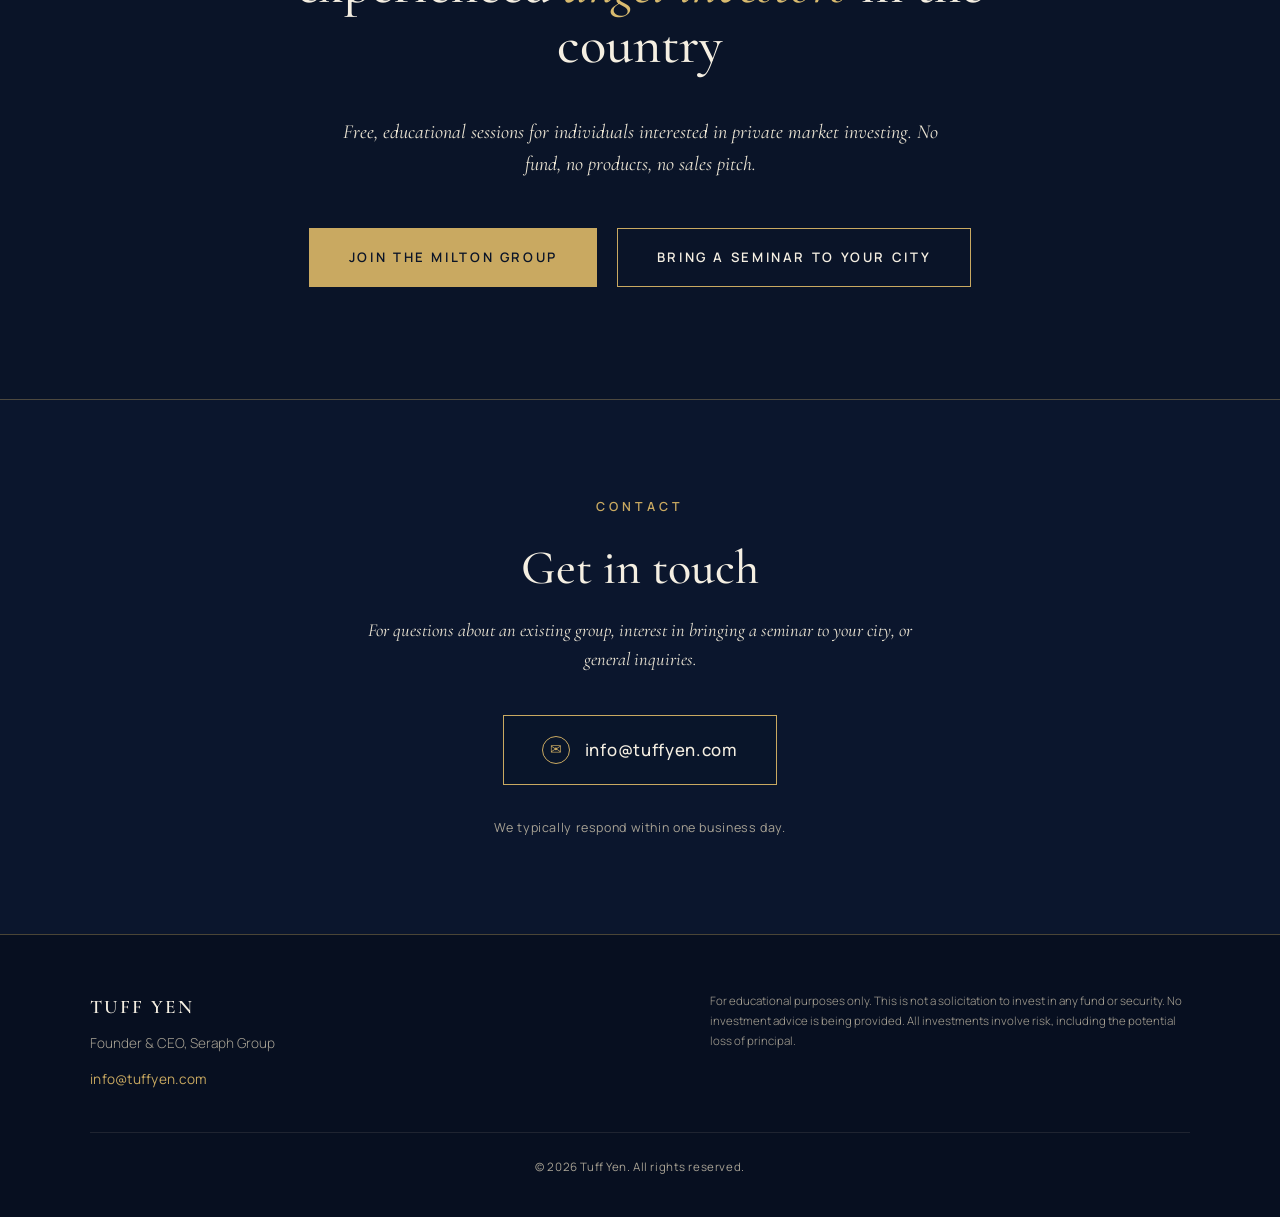
==== commit 59400923: "Update index.html" ====
--- a/index.html
+++ b/index.html
@@ -853,11 +853,11 @@
            [EDIT-EVENT] Update the date/venue line below when the next
            seminar changes. -->
       <a href="miltonangelgroup/" class="location-card">
-        <div class="location-status">Next Seminar &mdash; July 21 &amp; 22</div>
+        <div class="location-status">Next Seminar &mdash; July 21</div>
         <div class="location-name">Milton Angel Group</div>
         <div class="location-meta">
           Free introductory seminar<br>
-          In-person July 21 &middot; Virtual July 22<br>
+          Tuesday, July 21 &middot; Milton Branch Library<br>
           Milton, Georgia
         </div>
         <span class="location-link">View Details</span>
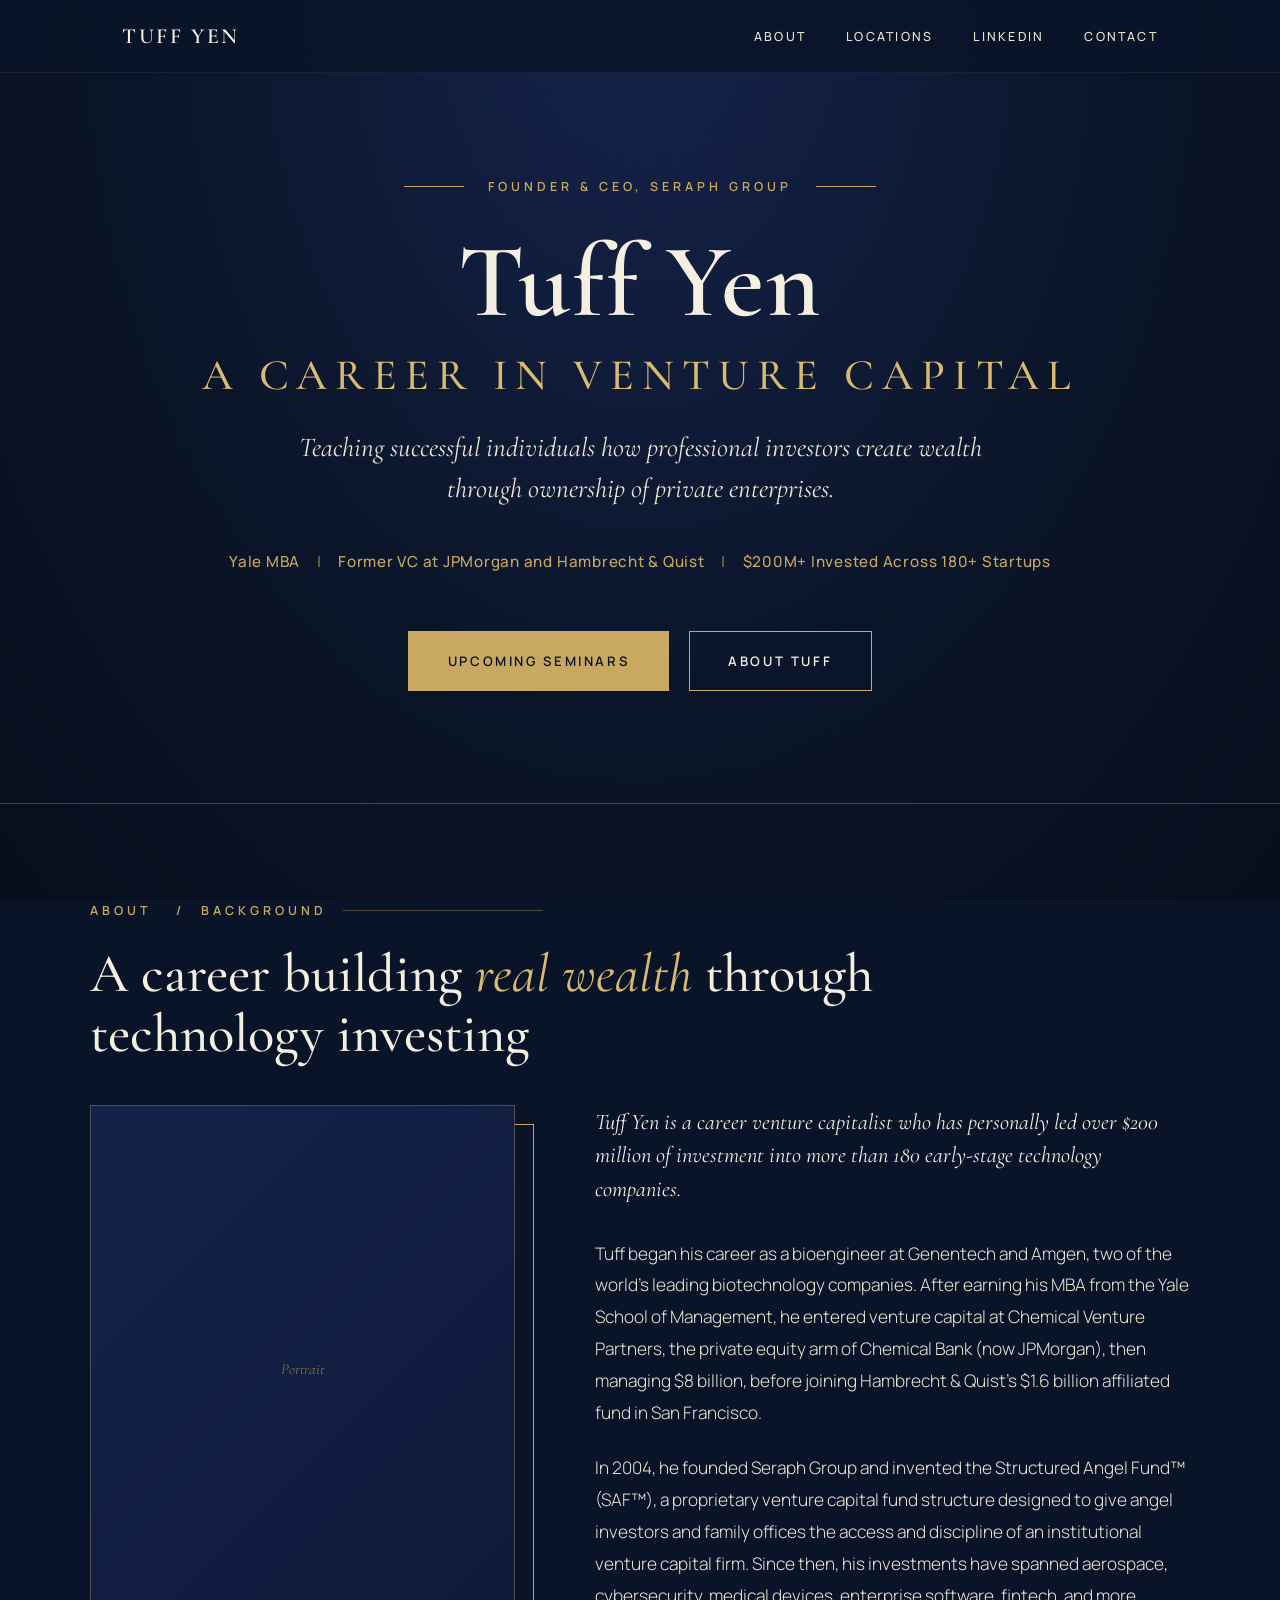
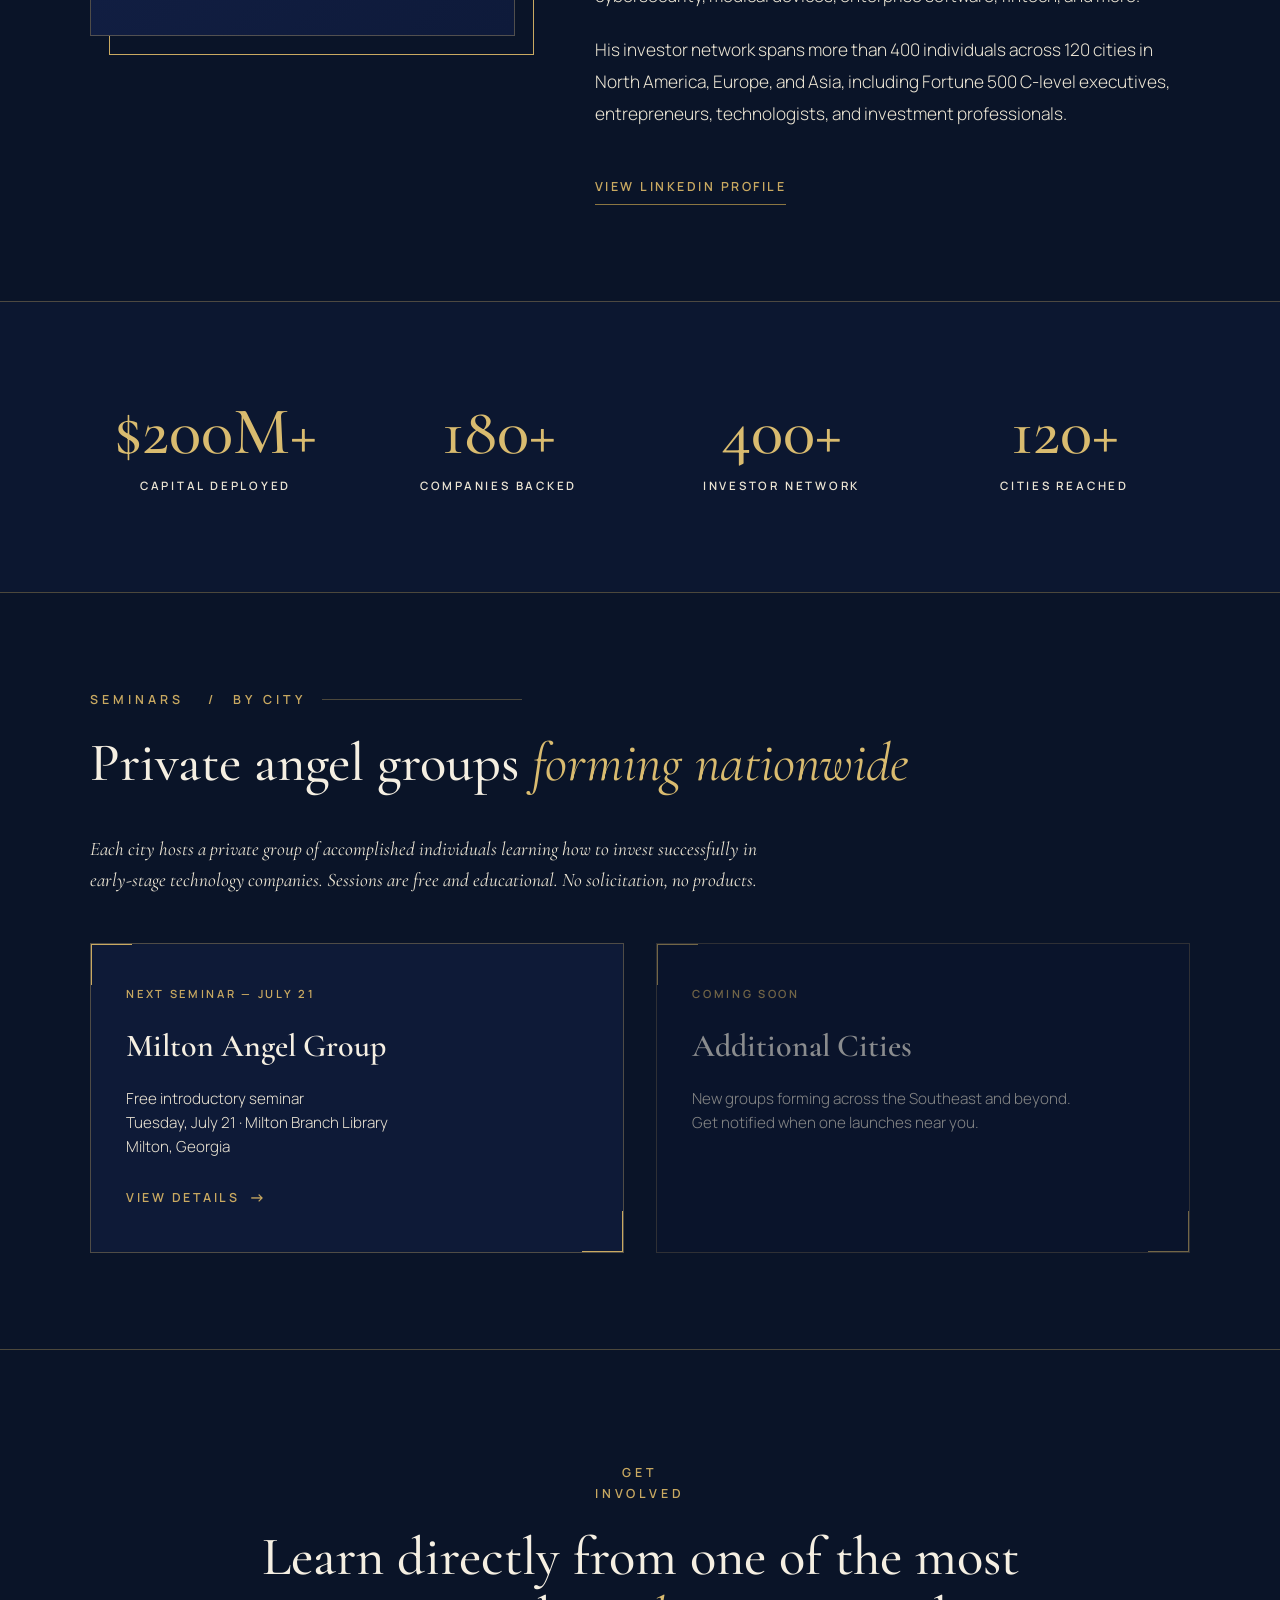
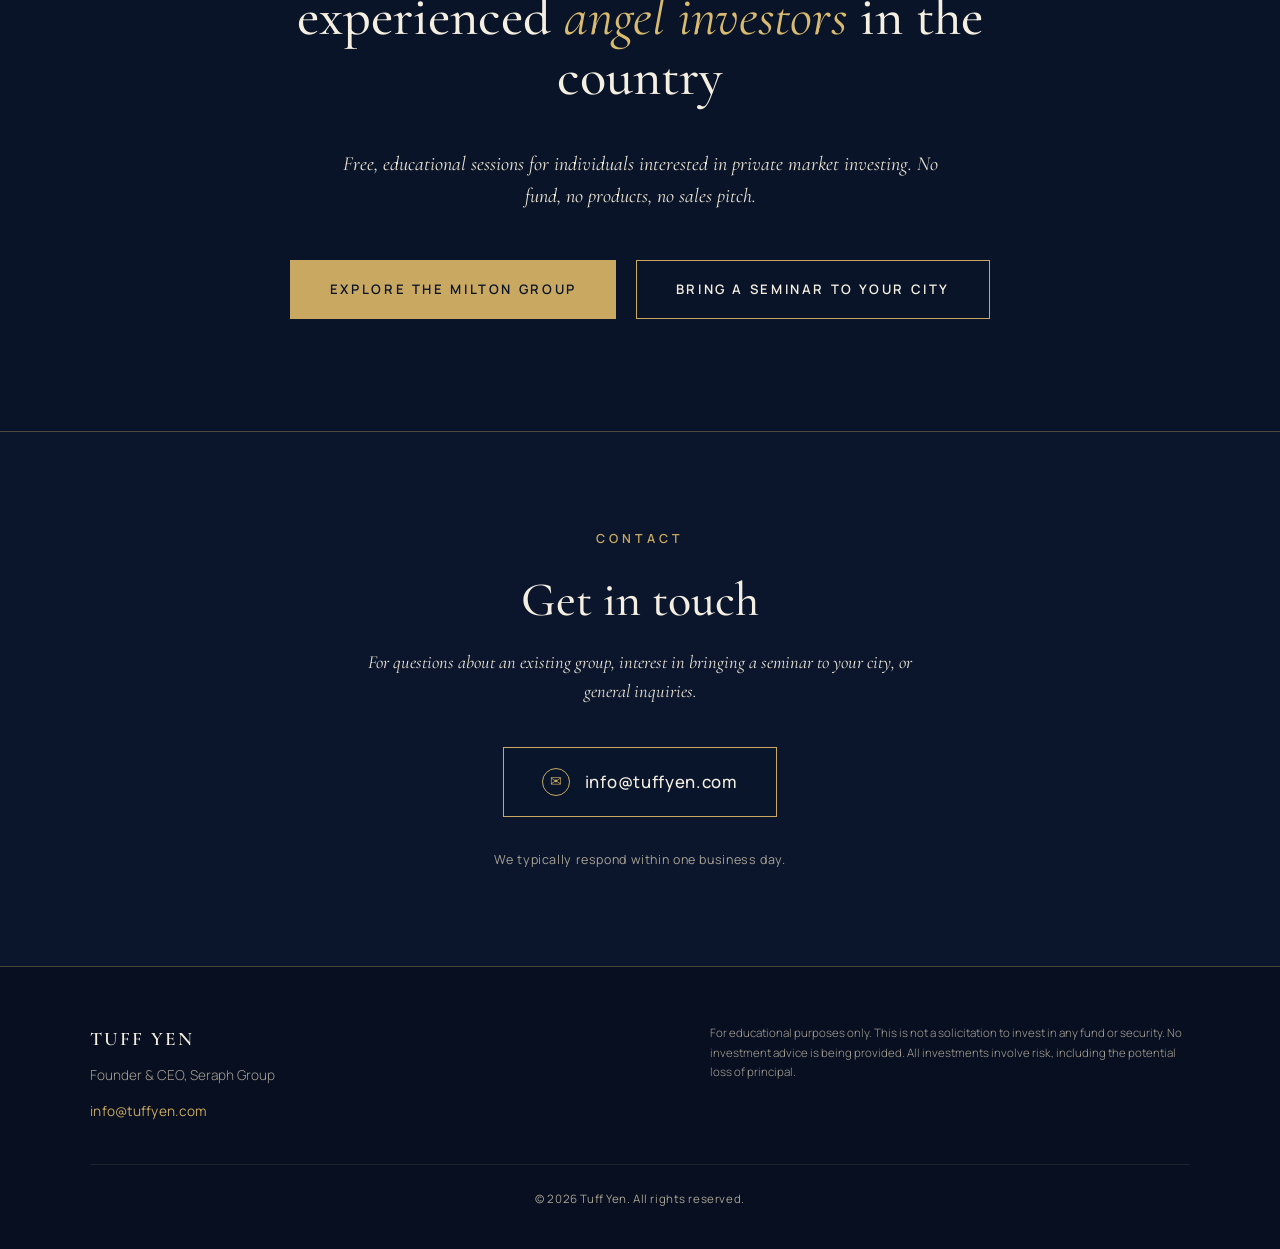
==== commit 09d2f126: "Update index.html" ====
--- a/index.html
+++ b/index.html
@@ -781,7 +781,7 @@
 
         <p>Tuff began his career as a bioengineer at Genentech and Amgen, two of the world's leading biotechnology companies. After earning his MBA from the Yale School of Management, he entered venture capital at Chemical Venture Partners, the private equity arm of Chemical Bank (now JPMorgan), then managing $8 billion, before joining Hambrecht &amp; Quist's $1.6 billion affiliated fund in San Francisco.</p>
 
-        <p>In 2004, he founded Seraph Group and introduced the Structured Angel Fund, a venture capital fund designed specifically for angel investors and family offices. Since then, his investments have spanned aerospace, cybersecurity, medical devices, enterprise software, fintech, and more.</p>
+        <p>In 2004, he founded Seraph Group and invented the Structured Angel Fund&trade; (SAF&trade;), a proprietary venture capital fund structure designed to give angel investors and family offices the access and discipline of an institutional venture capital firm. Since then, his investments have spanned aerospace, cybersecurity, medical devices, enterprise software, fintech, and more.</p>
 
         <p>His investor network spans more than 400 individuals across 120 cities in North America, Europe, and Asia, including Fortune 500 C-level executives, entrepreneurs, technologists, and investment professionals.</p>
 
@@ -894,7 +894,7 @@
     </h2>
     <p>Free, educational sessions for individuals interested in private market investing. No fund, no products, no sales pitch.</p>
     <div class="cta-group">
-      <a href="miltonangelgroup/#interest" class="cta primary">Join the Milton Group</a>
+      <a href="miltonangelgroup/#event" class="cta primary">Explore the Milton Group</a>
       <a href="#contact" class="cta">Bring a Seminar to Your City</a>
     </div>
   </div>
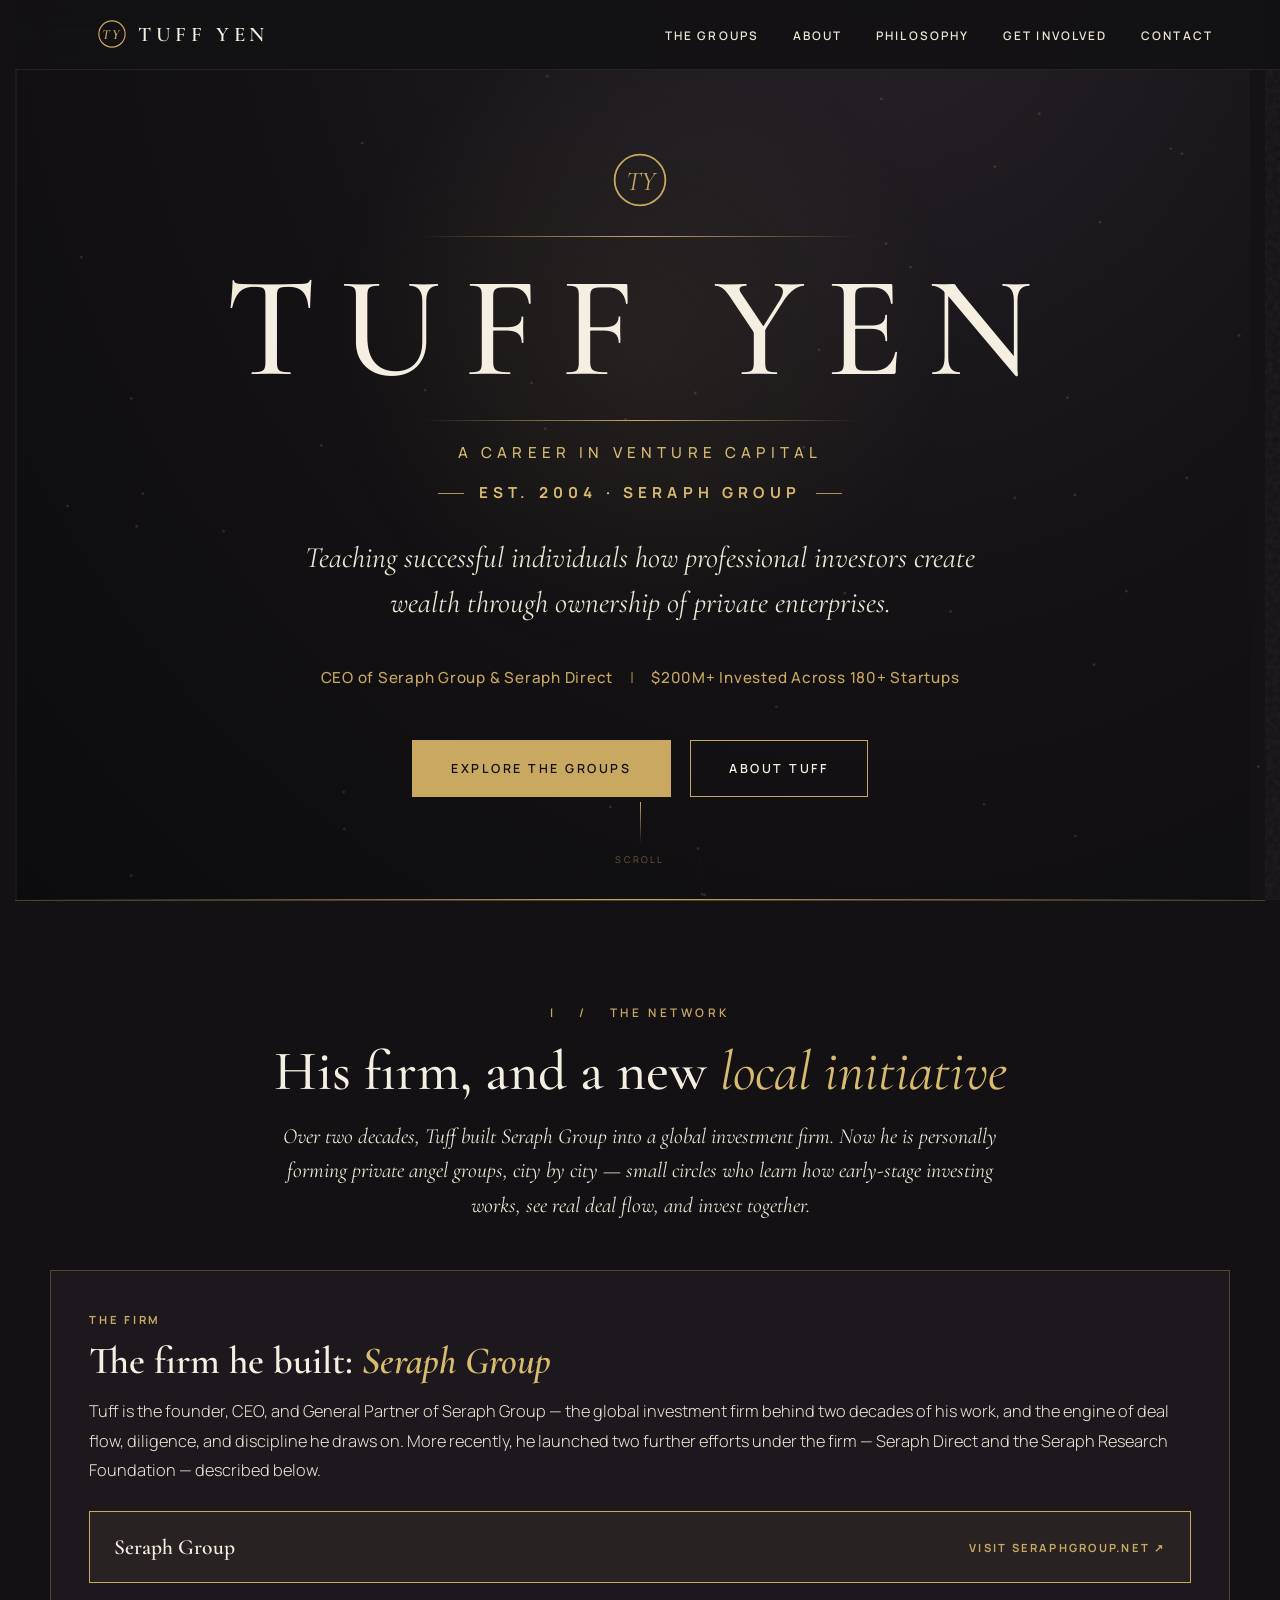
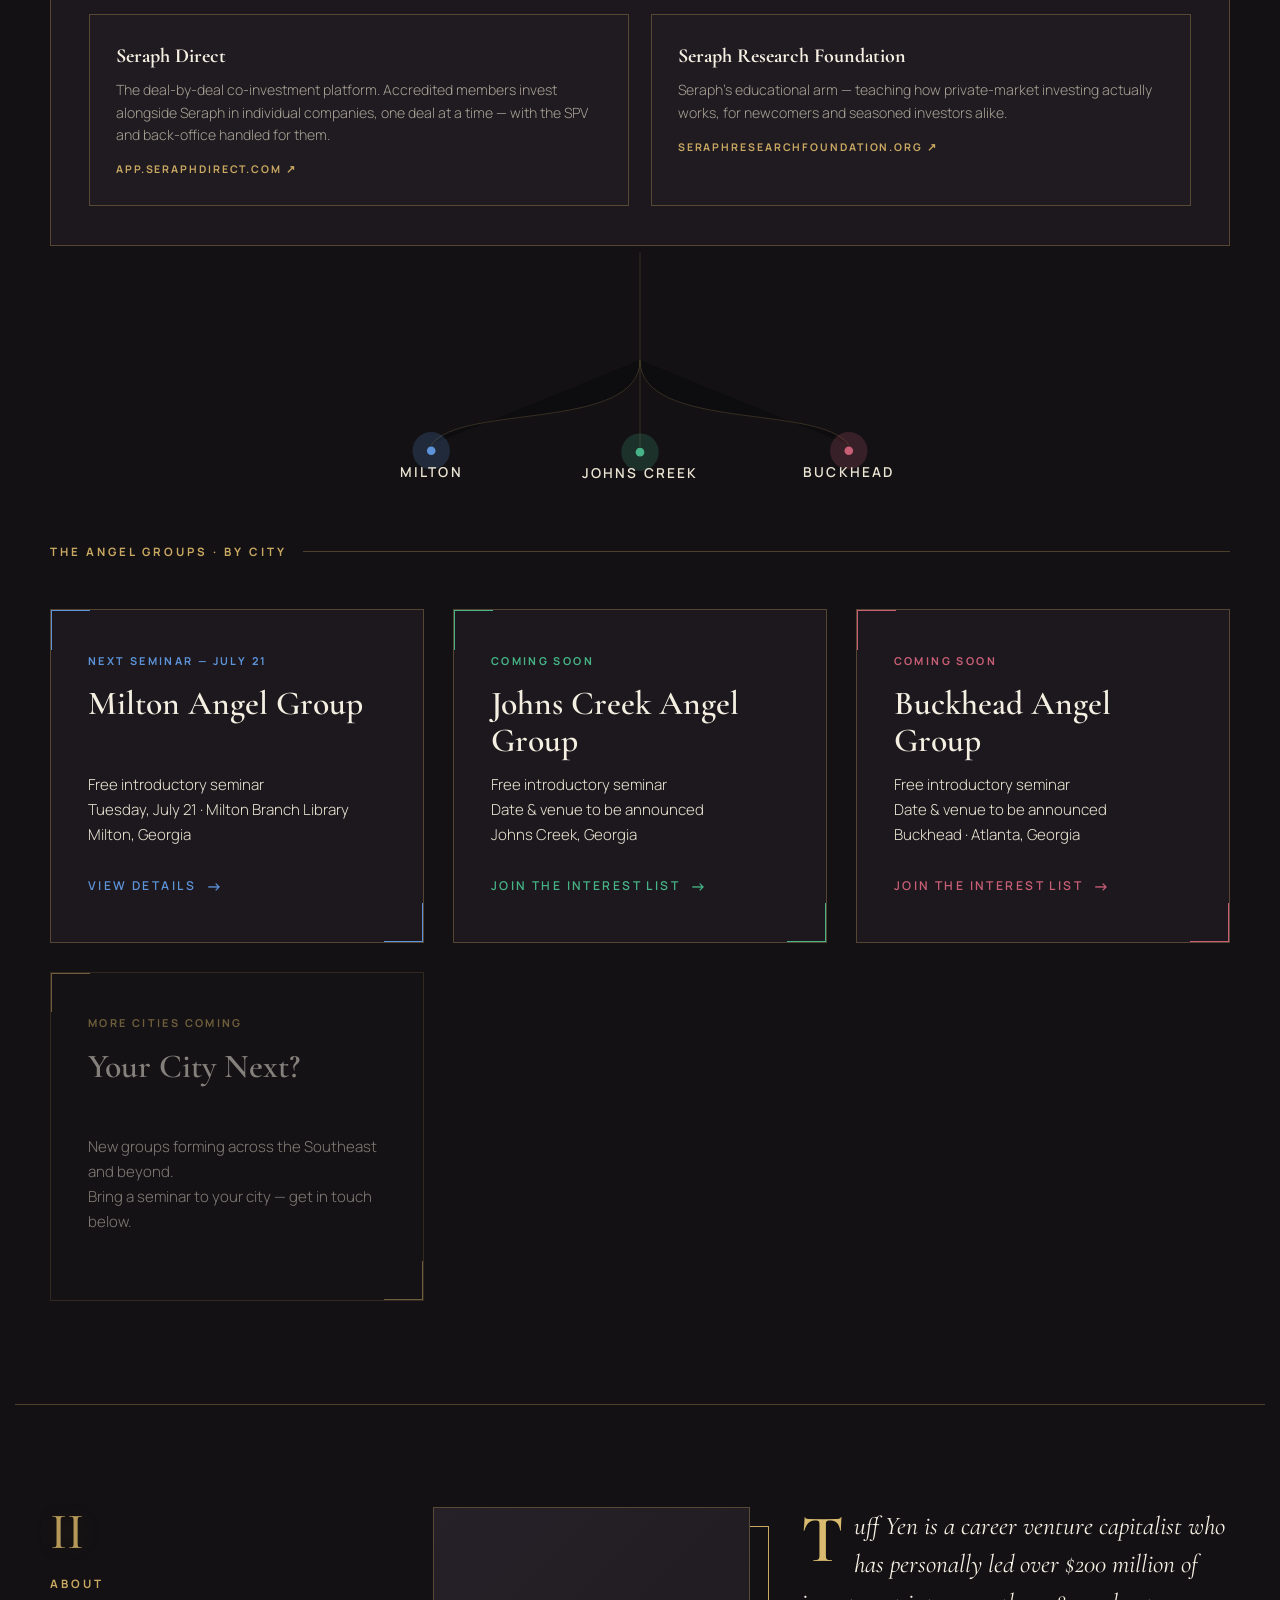
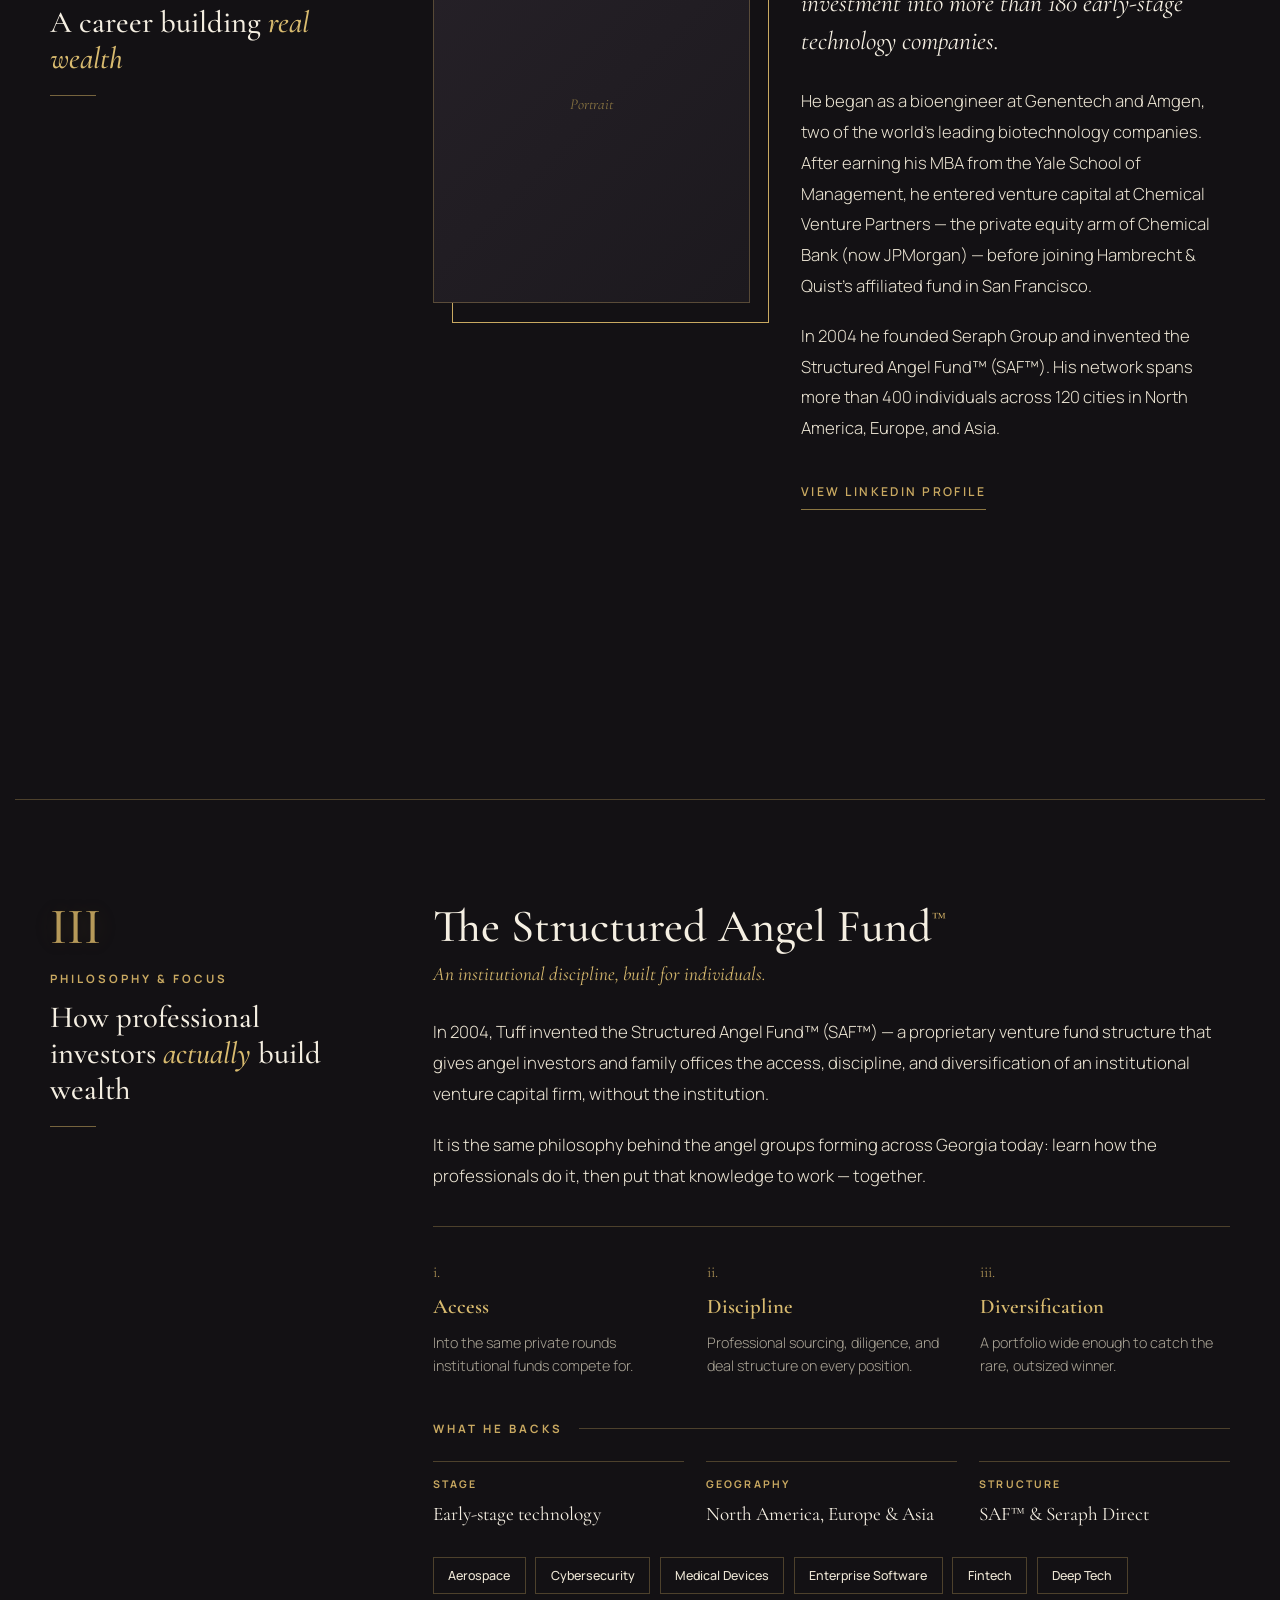
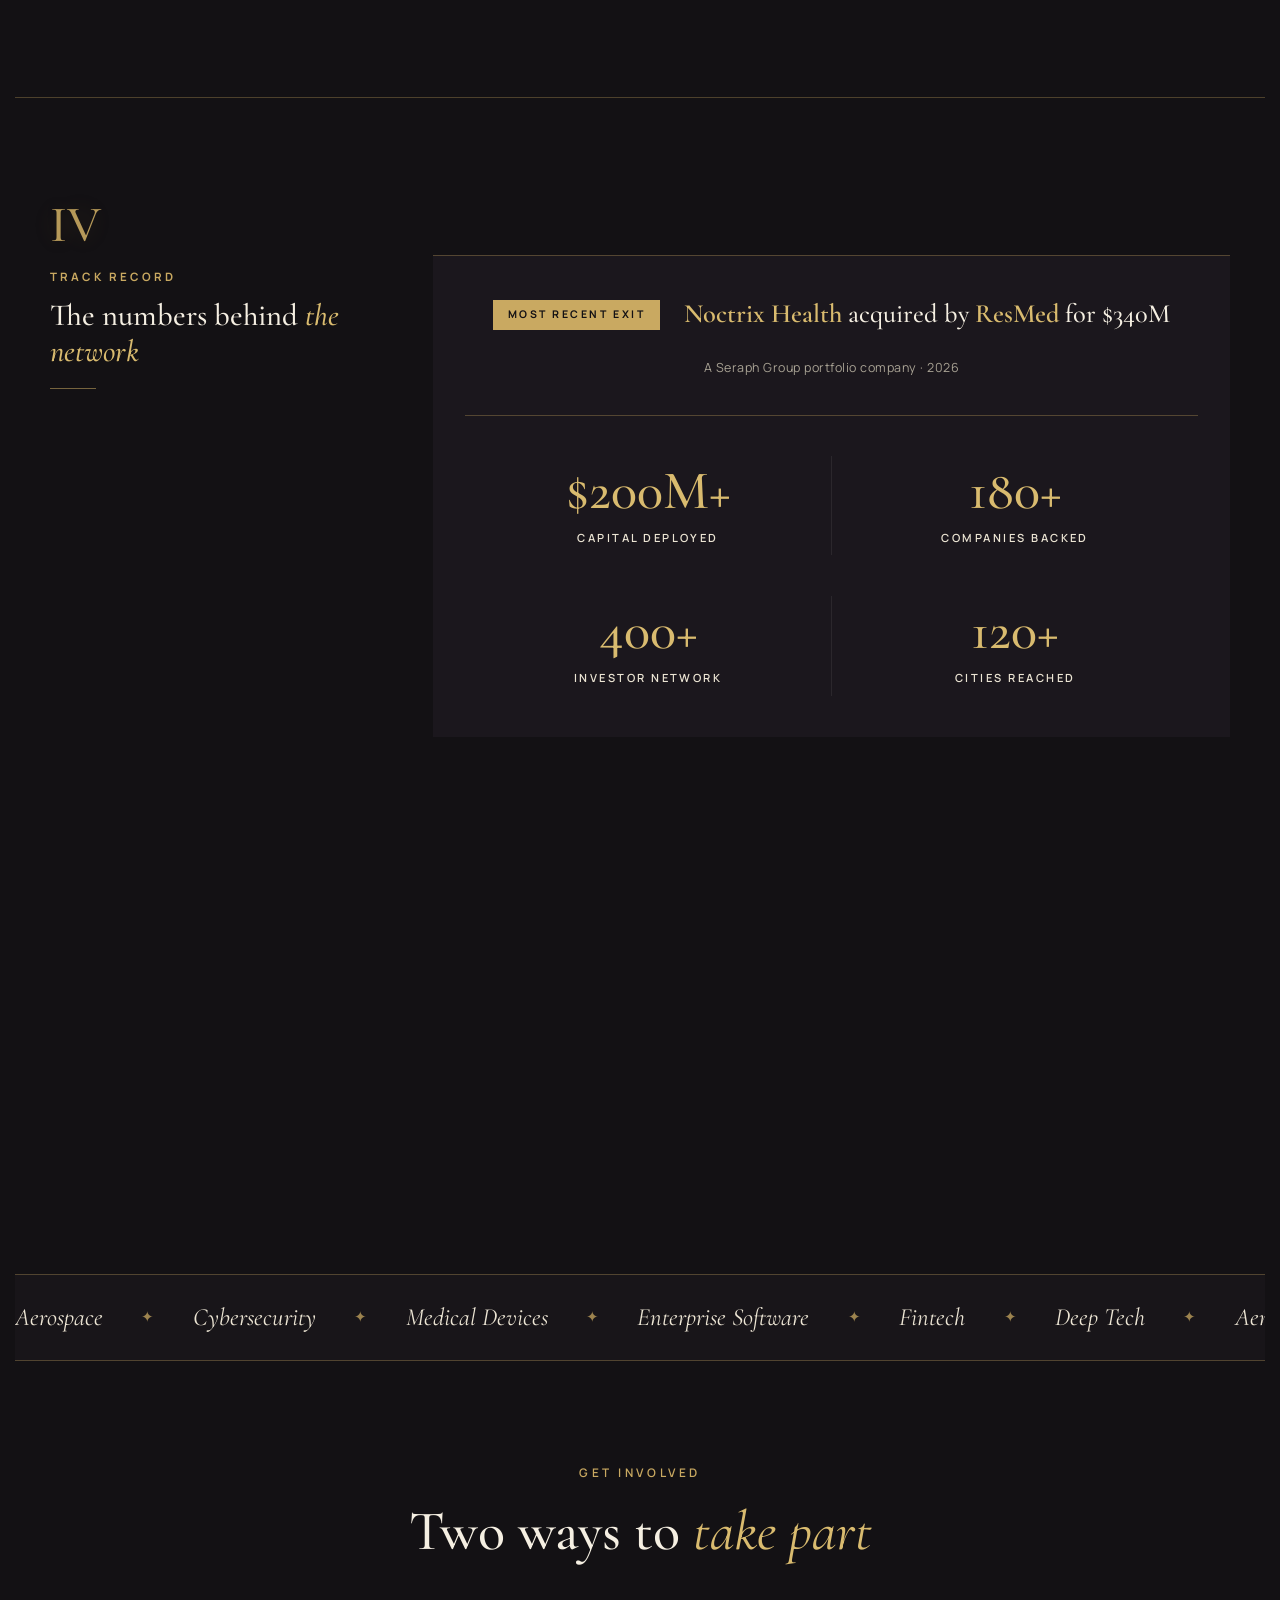
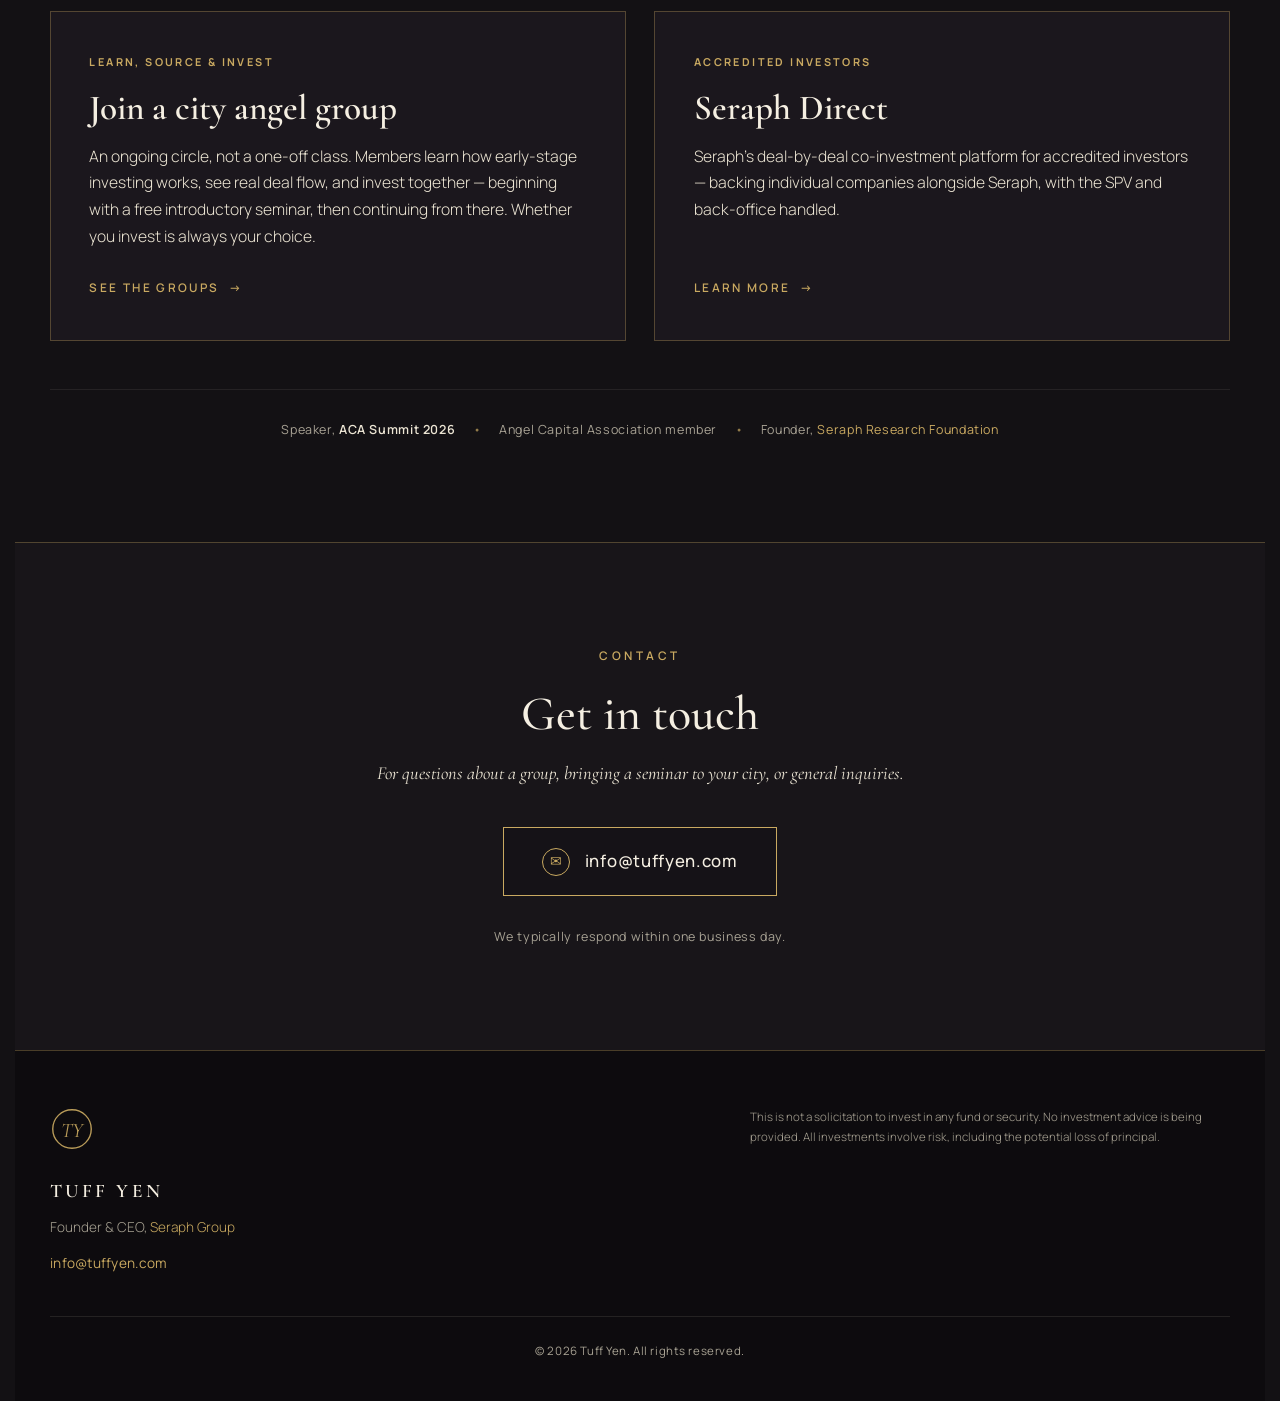
==== commit f79ddb60: "Update index.html" ====
--- a/index.html
+++ b/index.html
@@ -3,39 +3,33 @@
 <head>
 
 <!-- ============================================================
-     TUFFYEN.COM — HOMEPAGE
+     TUFFYEN.COM — HOMEPAGE  (flagship / overarching portal)
      ============================================================
 
-     HOW TO EDIT THIS FILE
-     ---------------------
-     This is a single self-contained HTML file. All styles are
-     embedded at the top, content is at the bottom.
-
-     COMMON EDITS (jump to these comment markers):
-
-       [EDIT-META]      Site title, description, social preview
-       [EDIT-NAV]       Top menu links
-       [EDIT-HERO]      Headline, tagline, credentials, buttons
-       [EDIT-BIO]       Tuff's bio paragraphs
-       [EDIT-STATS]     The four big numbers
-       [EDIT-CITIES]    Add or remove city cards (Milton, Atlanta, etc)
-       [EDIT-CONTACT]   The "bring a seminar" CTA + email
-       [EDIT-FOOTER]    Copyright, disclaimer
-
-     PATHS
-     -----
-     All internal links use RELATIVE paths (e.g. "miltonangelgroup/").
-     This means the same file works on every host:
-       - https://ejmrrr.github.io/tuffyen-site/
-       - https://tuffyen.com/
-     No need to update links when you switch domains.
-
-     ADDING A NEW CITY
-     -----------------
-     1. Create a folder in the repo: /[cityname]/
-     2. Put an index.html inside it
-     3. Find [EDIT-CITIES] below and copy the Milton card,
-        change name + link to "[cityname]/"
+     This is the PARENT site. It uses a deliberately different
+     layout grammar from the city seminar pages: a sector marquee,
+     sticky split-scroll sections numbered with Roman numerals,
+     a centered map-hub, and varied editorial modules — so it
+     reads as the hub of the family, not a sibling.
+
+     EDIT MARKERS
+     ------------
+       [EDIT-META]     Title, description, social preview
+       [EDIT-NAV]      Top menu links
+       [EDIT-HERO]     Headline, tagline, credentials, buttons
+       [EDIT-MARQUEE]  Scrolling sector strip
+       [EDIT-BIO]      Tuff's bio + career arc (Section I)
+       [EDIT-SAF]      Philosophy / Structured Angel Fund (Section II)
+       [EDIT-STATS]    Exit banner + four numbers (Section III)
+       [EDIT-CITIES]   City cards + constellation (Section IV)
+       [EDIT-FIRM]     Seraph Group linkage (Section V)
+       [EDIT-PRESS]    Speaking & recognition (Section VI)
+       [EDIT-PATHS]    Investors vs Founders CTA
+       [EDIT-CONTACT]  Contact email
+       [EDIT-FOOTER]   Copyright, disclaimer
+
+     PATHS: internal links are relative (e.g. "miltonangelgroup/")
+     so they work on github.io and tuffyen.com unchanged.
      ============================================================ -->
 
 <meta charset="UTF-8">
@@ -43,25 +37,28 @@
 
 <!-- [EDIT-META] Site metadata =============================== -->
 <title>Tuff Yen | Career Venture Capitalist</title>
-<meta name="description" content="Tuff Yen is a career venture capitalist and founder of Seraph Group, with over $200 million invested across 180+ technology startups.">
+<meta name="description" content="Tuff Yen is a career venture capitalist and founder of Seraph Group, with over $200 million invested across 180+ technology startups — and the founder of private angel groups forming across Georgia.">
 <meta property="og:title" content="Tuff Yen | Career Venture Capitalist">
 <meta property="og:description" content="Learn how professional investors build wealth in technology startups.">
 <meta property="og:type" content="website">
+<meta name="theme-color" content="#131114">
+<!-- TY monogram favicon (gold on onyx) -->
+<link rel="icon" href="data:image/svg+xml,%3Csvg xmlns='http://www.w3.org/2000/svg' viewBox='0 0 64 64'%3E%3Crect width='64' height='64' fill='%23131114'/%3E%3Ccircle cx='32' cy='32' r='27' fill='none' stroke='%23c9a961' stroke-width='2.5'/%3E%3Ctext x='32' y='42' font-family='Georgia,serif' font-size='26' fill='%23c9a961' text-anchor='middle'%3ETY%3C/text%3E%3C/svg%3E">
 
 <!-- Fonts -->
 <link rel="preconnect" href="https://fonts.googleapis.com">
 <link rel="preconnect" href="https://fonts.gstatic.com" crossorigin>
-<link href="https://fonts.googleapis.com/css2?family=Cormorant+Garamond:wght@400;500;600;700&family=Manrope:wght@300;400;500;600;700&display=swap" rel="stylesheet">
+<link href="https://fonts.googleapis.com/css2?family=Cormorant+Garamond:ital,wght@0,400;0,500;0,600;0,700;1,400;1,500;1,600&family=Manrope:wght@300;400;500;600;700&display=swap" rel="stylesheet">
 
 <style>
 /* ============================================================
-   DESIGN TOKENS
-   To rebrand colors or fonts, change these and everything updates.
+   DESIGN TOKENS  — onyx "jewel-box" canvas + gold through-line.
    ============================================================ */
 :root {
-  --navy-deep:  #0a1428;
-  --navy:       #0e1a3a;
-  --navy-soft:  #14224a;
+  --navy-deep:  #131114;   /* warm onyx — main canvas */
+  --navy:       #1c191e;
+  --navy-soft:  #262128;   /* lifted charcoal for panels */
+  --navy-abyss: #0b0a0c;   /* deepest, gradient edge */
   --cream:      #f5efe2;
   --cream-soft: #ece5d4;
   --gold:       #c9a961;
@@ -69,24 +66,28 @@
   --gold-dim:   #8b7642;
   --white-text: #f7f3ea;
   --muted:      #a8a294;
-  --rule:       rgba(201, 169, 97, 0.35);
+  --rule:       rgba(201, 169, 97, 0.32);
+  --rule-soft:  rgba(245, 239, 226, 0.08);
 
   --font-serif: 'Cormorant Garamond', 'Liberation Serif', Georgia, serif;
   --font-sans:  'Manrope', -apple-system, BlinkMacSystemFont, sans-serif;
 
-  --max-width:  1100px;
+  --max-width:  1180px;
   --gutter:     2rem;
+  --ease:       cubic-bezier(0.22, 1, 0.36, 1);
 }
 
 /* ============================================================
-   GLOBAL RESET + BASE
+   RESET + BASE
    ============================================================ */
 * { box-sizing: border-box; margin: 0; padding: 0; }
-html { scroll-behavior: smooth; }
+html { scroll-behavior: smooth; scrollbar-gutter: stable both-edges; }
+/* Mobile: hard guard against any horizontal scroll (full-bleed canvas / marquee) */
+@media (max-width: 860px) { html, body { overflow-x: hidden; max-width: 100%; } }
 
 body {
   background: var(--navy-deep);
-  background-image: radial-gradient(ellipse at top, var(--navy-soft) 0%, var(--navy-deep) 55%, #060d1c 100%);
+  background-image: radial-gradient(ellipse at 70% -10%, var(--navy-soft) 0%, var(--navy-deep) 50%, var(--navy-abyss) 100%);
   background-attachment: fixed;
   color: var(--cream);
   font-family: var(--font-sans);
@@ -113,8 +114,18 @@
 
 a { color: var(--gold-bright); text-decoration: none; transition: color 0.2s ease; }
 a:hover { color: var(--cream); }
-
 img { max-width: 100%; height: auto; display: block; }
+
+@media (prefers-reduced-motion: reduce) {
+  *, *::before, *::after { animation-duration: 0.01ms !important; animation-iteration-count: 1 !important; transition-duration: 0.01ms !important; }
+  html { scroll-behavior: auto; }
+}
+
+/* Scroll-reveal */
+.reveal { opacity: 0; transform: translateY(34px); transition: opacity 0.8s var(--ease), transform 0.8s var(--ease); }
+.reveal.in { opacity: 1; transform: none; }
+.reveal-d1.in { transition-delay: 0.1s; }
+.reveal-d2.in { transition-delay: 0.2s; }
 
 /* ============================================================
    NAV
@@ -123,11 +134,12 @@
   position: fixed;
   top: 0; left: 0; right: 0;
   z-index: 100;
-  background: rgba(10, 20, 40, 0.85);
-  backdrop-filter: blur(12px);
-  -webkit-backdrop-filter: blur(12px);
-  border-bottom: 1px solid rgba(245, 239, 226, 0.06);
-  padding: 1.1rem 0;
+  background: rgba(19, 17, 20, 0.78);
+  backdrop-filter: blur(16px);
+  -webkit-backdrop-filter: blur(16px);
+  border-bottom: 1px solid var(--rule-soft);
+  padding: 1.05rem 0;
+  transition: background 0.3s ease, border-color 0.3s ease;
 }
 .nav-inner {
   max-width: var(--max-width);
@@ -139,66 +151,115 @@
 }
 .brand {
   font-family: var(--font-serif);
-  font-size: 1.35rem;
+  font-size: 1.3rem;
   font-weight: 600;
-  letter-spacing: 0.12em;
+  letter-spacing: 0.22em;
   color: var(--cream);
   text-transform: uppercase;
 }
 .brand:hover { color: var(--gold-bright); }
-.nav-links {
-  display: flex;
-  gap: 2.5rem;
-  list-style: none;
-}
+.nav-links { display: flex; gap: 2.1rem; list-style: none; align-items: center; }
 .nav-links a {
   font-family: var(--font-sans);
-  font-size: 0.78rem;
-  font-weight: 500;
+  font-size: 0.74rem;
+  font-weight: 600;
   letter-spacing: 0.18em;
   text-transform: uppercase;
   color: var(--cream-soft);
 }
 .nav-links a:hover { color: var(--gold-bright); }
-
-@media (max-width: 768px) {
-  .nav-links { gap: 1.2rem; }
-  .nav-links a { font-size: 0.68rem; letter-spacing: 0.14em; }
-  .brand { font-size: 1.1rem; }
+.nav-links a:focus-visible { outline: 2px solid var(--gold); outline-offset: 4px; }
+
+/* Hamburger toggle (mobile only) */
+.nav-toggle { display: none; background: none; border: none; cursor: pointer; padding: 6px; }
+.nav-toggle span { display: block; width: 24px; height: 1px; background: var(--cream); margin: 6px 0; transition: transform 0.3s var(--ease), opacity 0.3s ease; }
+.nav-toggle[aria-expanded="true"] span:nth-child(1) { transform: translateY(7px) rotate(45deg); }
+.nav-toggle[aria-expanded="true"] span:nth-child(2) { opacity: 0; }
+.nav-toggle[aria-expanded="true"] span:nth-child(3) { transform: translateY(-7px) rotate(-45deg); }
+
+@media (max-width: 860px) {
+  .brand { font-size: 1.05rem; letter-spacing: 0.16em; }
   .nav-inner { padding: 0 1.25rem; }
-}
-@media (max-width: 540px) {
-  .nav-links li:nth-child(3) { display: none; }
+  .nav-toggle { display: block; }
+  .nav-links {
+    display: none;
+    position: absolute;
+    top: 100%; left: 0; right: 0;
+    flex-direction: column;
+    align-items: flex-start;
+    gap: 1.3rem;
+    padding: 1.6rem 1.5rem 1.8rem;
+    background: rgba(19, 17, 20, 0.98);
+    backdrop-filter: blur(16px);
+    -webkit-backdrop-filter: blur(16px);
+    border-bottom: 1px solid var(--rule-soft);
+  }
+  .nav-links.open { display: flex; }
+  .nav-links a { font-size: 0.8rem; letter-spacing: 0.16em; }
 }
 
 /* ============================================================
-   HERO
+   HERO  — cinematic, full-bleed
    ============================================================ */
 .hero {
   position: relative;
   z-index: 2;
-  padding: 11rem var(--gutter) 7rem;
+  min-height: 100vh;
+  display: flex;
+  flex-direction: column;
+  align-items: center;
+  justify-content: center;
   text-align: center;
-  max-width: var(--max-width);
+  padding: 9rem var(--gutter) 6rem;
+  max-width: none;
   margin: 0 auto;
 }
+.hero::before {
+  content: '';
+  position: absolute;
+  top: var(--glow-y, 38%); left: var(--glow-x, 50%);
+  width: 760px; height: 760px;
+  transform: translate(-50%, -50%);
+  background: radial-gradient(circle, rgba(201,169,97,0.08) 0%, transparent 60%);
+  pointer-events: none;
+  z-index: -1;
+  transition: top 0.5s var(--ease), left 0.5s var(--ease);
+}
+.hero::after {
+  content: '';
+  position: absolute;
+  left: 0; right: 0; bottom: 0;
+  height: 1px;
+  background: linear-gradient(90deg, transparent, var(--gold), transparent);
+}
+.hero > * { opacity: 0; animation: fadeUp 0.95s var(--ease) forwards; }
+.hero .hero-crest       { animation-delay: 0.05s; }
+.hero .hero-nameplate   { animation-delay: 0.20s; }
+.hero .accent           { animation-delay: 0.40s; }
+.hero .hero-heritage    { animation-delay: 0.52s; }
+.hero .hero-tagline     { animation-delay: 0.62s; }
+.hero .hero-credentials { animation-delay: 0.74s; }
+.hero .cta-group        { animation-delay: 0.86s; }
+.hero .hero-branch      { animation-delay: 0.98s; }
+.hero .hero-scroll      { animation-delay: 1.25s; }
+
 .eyebrow-line {
   display: flex;
   align-items: center;
   justify-content: center;
-  gap: 1.5rem;
-  margin-bottom: 2rem;
+  gap: 1.4rem;
+  margin-bottom: 2.2rem;
 }
 .eyebrow-line::before,
 .eyebrow-line::after {
   content: '';
-  width: 60px;
-  height: 1px;
+  width: 54px; height: 1px;
   background: var(--gold);
+  opacity: 0.7;
 }
 .eyebrow {
   font-family: var(--font-sans);
-  font-size: 0.78rem;
+  font-size: 0.74rem;
   font-weight: 600;
   letter-spacing: 0.32em;
   color: var(--gold);
@@ -206,180 +267,371 @@
 }
 .hero h1 {
   font-family: var(--font-serif);
-  font-weight: 600;
-  font-size: clamp(3.2rem, 8.5vw, 6.5rem);
-  line-height: 1.02;
-  letter-spacing: 0.02em;
+  font-weight: 500;
+  font-size: clamp(3.6rem, 13vw, 9rem);
+  line-height: 0.98;
+  letter-spacing: 0.16em;
+  text-transform: uppercase;
   color: var(--cream);
-  margin-bottom: 1.8rem;
-}
-.hero h1 .accent {
+  margin-bottom: 1.6rem;
+}
+.hero .accent {
   display: block;
+  font-family: var(--font-sans);
   font-weight: 500;
   color: var(--gold-bright);
-  font-size: 0.42em;
-  letter-spacing: 0.18em;
+  font-size: clamp(0.7rem, 1.5vw, 0.95rem);
+  letter-spacing: 0.34em;
   text-transform: uppercase;
-  margin-top: 1.2rem;
+  margin-bottom: 0.9rem;
 }
 .hero-tagline {
   font-family: var(--font-serif);
-  font-size: clamp(1.25rem, 2.6vw, 1.7rem);
+  font-size: clamp(1.3rem, 2.6vw, 1.85rem);
   font-weight: 400;
   font-style: italic;
   color: var(--cream-soft);
   max-width: 720px;
-  margin: 0 auto 2.5rem;
+  margin: 0 auto 2.4rem;
   line-height: 1.5;
 }
 .hero-credentials {
   font-family: var(--font-sans);
-  font-size: 0.95rem;
+  font-size: clamp(0.82rem, 1.4vw, 0.95rem);
   font-weight: 500;
   letter-spacing: 0.05em;
   color: var(--gold);
-  margin-bottom: 3.5rem;
-}
-.hero-credentials .divider {
-  margin: 0 0.8rem;
-  color: var(--gold-dim);
-}
+  margin-bottom: 3rem;
+  line-height: 1.9;
+}
+.hero-credentials .divider { margin: 0 0.8rem; color: var(--gold-dim); }
+
+.hero-scroll {
+  position: absolute;
+  bottom: 2rem; left: 0; right: 0;
+  margin: 0 auto;
+  width: max-content;
+  display: flex; flex-direction: column; align-items: center; gap: 0.5rem;
+}
+.hero-scroll span { display: block; width: 1px; height: 42px; background: linear-gradient(to bottom, var(--gold), transparent); }
+.hero-scroll small { font-size: 0.58rem; letter-spacing: 0.24em; text-transform: uppercase; color: rgba(201,169,97,0.5); }
+
+/* — Authoritative masthead (flagship only — the city pages stay simpler) — */
+.hero-crest { width: 58px; height: 58px; margin: 0 auto 1.7rem; }
+.hero-crest svg { width: 100%; height: 100%; display: block; }
+.hero-nameplate { display: flex; flex-direction: column; align-items: center; margin-bottom: 1.2rem; }
+.hero-nameplate .np-rule { height: 1px; width: min(440px, 72vw); background: linear-gradient(90deg, transparent, var(--gold), transparent); }
+.hero-nameplate h1 { margin: 1.3rem 0; }
+.hero-heritage { font-family: var(--font-sans); font-size: 0.95rem; font-weight: 700; letter-spacing: 0.34em; text-transform: uppercase; color: var(--gold-bright); margin-bottom: 1.9rem; display: inline-flex; align-items: center; gap: 0.95rem; }
+.hero-heritage::before, .hero-heritage::after { content: ''; width: 26px; height: 1px; background: var(--gold); opacity: 0.85; }
+.hero-index { display: flex; align-items: center; justify-content: center; gap: 1.1rem; margin-top: 2.4rem; }
+.hero-index::before, .hero-index::after { content: ''; height: 1px; width: clamp(18px, 5vw, 54px); background: var(--rule); }
+.hero-index a { font-family: var(--font-sans); font-size: 0.7rem; font-weight: 600; letter-spacing: 0.22em; text-transform: uppercase; color: var(--cream-soft); transition: color 0.2s ease; }
+.hero-index a:hover { color: var(--gold-bright); }
 
 /* ============================================================
    BUTTONS
    ============================================================ */
-.cta-group {
-  display: flex;
-  gap: 1.25rem;
-  justify-content: center;
-  flex-wrap: wrap;
-}
+.cta-group { display: flex; gap: 1.2rem; justify-content: center; flex-wrap: wrap; }
 .cta {
   display: inline-block;
-  padding: 1.1rem 2.4rem;
+  padding: 1.05rem 2.4rem;
   font-family: var(--font-sans);
-  font-size: 0.82rem;
+  font-size: 0.78rem;
   font-weight: 600;
   letter-spacing: 0.2em;
   text-transform: uppercase;
   border: 1px solid var(--gold);
   color: var(--cream);
   background: transparent;
-  transition: all 0.25s ease;
+  transition: all 0.28s var(--ease);
   cursor: pointer;
-}
-.cta:hover { background: var(--gold); color: var(--navy-deep); }
+  position: relative;
+  overflow: hidden;
+}
+.cta span { position: relative; z-index: 1; }
+.cta::before { content: ''; position: absolute; inset: 0 100% 0 0; background: var(--gold); transition: right 0.3s var(--ease); }
+.cta:hover::before { right: 0; }
+.cta:hover { color: var(--navy-deep); }
+.cta:focus-visible { outline: 2px solid var(--gold); outline-offset: 3px; }
 .cta.primary { background: var(--gold); color: var(--navy-deep); }
-.cta.primary:hover { background: var(--gold-bright); color: var(--navy-deep); }
+.cta.primary::before { background: var(--gold-bright); }
+.cta.primary:hover { color: var(--navy-deep); }
 
 /* ============================================================
-   SECTIONS
+   MOST RECENT EXIT BANNER  (prestige strip)
    ============================================================ */
-section { position: relative; z-index: 2; padding: 6rem var(--gutter); }
+.exit-row {
+  display: flex;
+  align-items: center;
+  justify-content: center;
+  gap: 1.5rem;
+  flex-wrap: wrap;
+  text-align: center;
+  padding-bottom: 2.3rem;
+  margin-bottom: 2.5rem;
+  border-bottom: 1px solid var(--rule);
+}
+.exit-tag {
+  font-family: var(--font-sans);
+  font-size: 0.66rem;
+  font-weight: 700;
+  letter-spacing: 0.24em;
+  text-transform: uppercase;
+  color: var(--navy-deep);
+  background: var(--gold);
+  padding: 0.4rem 0.9rem;
+  white-space: nowrap;
+}
+.exit-headline {
+  font-family: var(--font-serif);
+  font-size: clamp(1.2rem, 2.4vw, 1.65rem);
+  font-weight: 500;
+  color: var(--cream);
+  line-height: 1.35;
+}
+.exit-headline strong { color: var(--gold-bright); font-weight: 600; }
+.exit-sub {
+  font-family: var(--font-sans);
+  font-size: 0.78rem;
+  font-weight: 400;
+  letter-spacing: 0.04em;
+  color: var(--muted);
+}
+@media (max-width: 640px) {
+  .exit-row { flex-direction: column; gap: 0.9rem; }
+}
+
+/* ============================================================
+   SECTIONS  (editorial framing)
+   ============================================================ */
+section { position: relative; z-index: 2; padding: clamp(4.5rem, 8vw, 7rem) var(--gutter); }
 .container { max-width: var(--max-width); margin: 0 auto; }
+
 .section-kicker {
   font-family: var(--font-sans);
-  font-size: 0.78rem;
+  font-size: 0.74rem;
   font-weight: 600;
-  letter-spacing: 0.32em;
+  letter-spacing: 0.3em;
   color: var(--gold);
   text-transform: uppercase;
-  margin-bottom: 1.5rem;
+  margin-bottom: 1.1rem;
   display: flex;
   align-items: center;
   gap: 1rem;
 }
-.section-kicker::after {
-  content: '';
-  flex: 1;
-  height: 1px;
-  background: var(--rule);
-  max-width: 200px;
-}
+.section-kicker::after { content: ''; flex: 1; height: 1px; background: var(--rule); max-width: 200px; }
 .section-title {
   font-family: var(--font-serif);
   font-weight: 500;
-  font-size: clamp(2.2rem, 5vw, 3.4rem);
+  font-size: clamp(2.2rem, 5vw, 3.5rem);
   line-height: 1.1;
   color: var(--cream);
-  margin-bottom: 2.5rem;
-  max-width: 820px;
-}
-.section-title em {
-  font-style: italic;
-  color: var(--gold-bright);
-  font-weight: 400;
-}
+  max-width: 860px;
+}
+.section-title em { font-style: italic; color: var(--gold-bright); font-weight: 400; }
 
 /* ============================================================
-   ABOUT
+   PORTAL LAYOUT  — flagship-only grammar (distinct from city pages)
+   marquee · split-scroll · philosophy · firm · press · paths
    ============================================================ */
-.about { border-top: 1px solid var(--rule); }
+
+/* Sector marquee */
+.marquee { position: relative; z-index: 2; border-top: 1px solid var(--rule); border-bottom: 1px solid var(--rule); background: rgba(38, 33, 40, 0.32); overflow: hidden; padding: 1.35rem 0; }
+.marquee-track { display: flex; width: max-content; animation: marq 42s linear infinite; }
+.marquee:hover .marquee-track { animation-play-state: paused; }
+.marquee-item { font-family: var(--font-serif); font-style: italic; font-size: clamp(1.1rem, 2vw, 1.55rem); color: var(--cream-soft); white-space: nowrap; display: inline-flex; align-items: center; }
+.marquee-item::after { content: '\2726'; margin: 0 2.4rem; color: var(--gold); font-style: normal; font-size: 0.6em; opacity: 0.75; }
+@keyframes marq { to { transform: translateX(-50%); } }
+
+/* Split-scroll sections (sticky side label, Roman numerals) */
+.split-section { border-top: 1px solid var(--rule); }
+.split-grid { display: grid; grid-template-columns: minmax(165px, 0.4fr) 1fr; gap: clamp(2rem, 5vw, 4.5rem); align-items: start; }
+.split-aside { position: sticky; top: 5.5rem; }
+.rn { font-family: var(--font-serif); font-size: clamp(2.6rem, 4vw, 3.6rem); font-weight: 500; color: var(--gold); opacity: 0.9; line-height: 1; text-shadow: 0 0 28px rgba(201,169,97,0.25); }
+.split-kicker { font-family: var(--font-sans); font-size: 0.72rem; font-weight: 700; letter-spacing: 0.26em; text-transform: uppercase; color: var(--gold); margin: 1rem 0 0.7rem; }
+.split-title { font-family: var(--font-serif); font-weight: 500; font-size: clamp(1.5rem, 2.4vw, 2.15rem); color: var(--cream); line-height: 1.18; }
+.split-title em { font-style: italic; color: var(--gold-bright); }
+.split-rule { width: 46px; height: 1px; background: var(--gold); opacity: 0.55; margin-top: 1.1rem; }
+@media (max-width: 860px) { .split-grid { grid-template-columns: 1fr; gap: 1.6rem; } .split-aside { position: static; } }
+
+/* Philosophy / SAF */
+.saf-term { font-family: var(--font-serif); font-size: clamp(2rem, 3.6vw, 2.9rem); font-weight: 500; color: var(--cream); line-height: 1.08; margin-bottom: 0.4rem; }
+.saf-term sup { font-size: 0.42em; color: var(--gold); vertical-align: super; }
+.saf-sub { font-family: var(--font-serif); font-style: italic; font-size: 1.2rem; color: var(--gold-bright); margin-bottom: 1.6rem; }
+.saf-body p { font-size: 1.05rem; line-height: 1.85; color: var(--cream-soft); font-weight: 300; margin-bottom: 1.2rem; }
+.saf-principles { display: grid; grid-template-columns: repeat(3, 1fr); gap: 1.5rem; margin-top: 2.2rem; border-top: 1px solid var(--rule); padding-top: 2rem; }
+.saf-p .saf-p-num { font-family: var(--font-serif); font-size: 1rem; color: var(--gold); opacity: 0.8; }
+.saf-p h4 { font-family: var(--font-serif); font-size: 1.3rem; font-weight: 600; color: var(--gold-bright); margin: 0.2rem 0 0.4rem; }
+.saf-p p { font-size: 0.9rem; line-height: 1.6; color: var(--muted); font-weight: 300; }
+@media (max-width: 620px) { .saf-principles { grid-template-columns: 1fr; gap: 1.4rem; } }
+
+/* The Firm (Seraph linkage) */
+.firm-lead { font-family: var(--font-serif); font-size: clamp(1.4rem, 2.2vw, 1.7rem); font-style: italic; color: var(--cream); line-height: 1.5; margin-bottom: 1.4rem; }
+.firm-body p { font-size: 1.02rem; line-height: 1.8; color: var(--cream-soft); font-weight: 300; margin-bottom: 1.1rem; }
+.firm-arms { display: grid; grid-template-columns: 1fr 1fr; gap: 1.4rem; margin-top: 1.9rem; }
+.firm-arm { border: 1px solid var(--rule); padding: 1.5rem 1.6rem; background: rgba(38, 33, 40, 0.42); }
+.firm-arm h4 { font-family: var(--font-serif); font-size: 1.25rem; color: var(--cream); margin-bottom: 0.4rem; transition: color 0.25s ease; }
+.firm-arm p { font-size: 0.88rem; color: var(--muted); font-weight: 300; line-height: 1.6; }
+a.firm-arm { display: block; text-decoration: none; transition: transform 0.3s var(--ease), border-color 0.3s var(--ease), box-shadow 0.3s var(--ease); }
+a.firm-arm:hover { transform: translateY(-3px); border-color: var(--gold); box-shadow: 0 16px 42px -26px rgba(201,169,97,0.45); }
+a.firm-arm:hover h4 { color: var(--gold-bright); }
+a.firm-arm:focus-visible { outline: 2px solid var(--gold); outline-offset: 3px; }
+.firm-arm-go { display: inline-block; margin-top: 0.9rem; font-family: var(--font-sans); font-size: 0.66rem; font-weight: 700; letter-spacing: 0.18em; text-transform: uppercase; color: var(--gold); }
+.firm-link { display: inline-flex; align-items: center; gap: 0.6rem; margin-top: 1.7rem; font-family: var(--font-sans); font-size: 0.76rem; font-weight: 600; letter-spacing: 0.2em; text-transform: uppercase; color: var(--gold); border-bottom: 1px solid var(--gold-dim); padding-bottom: 0.4rem; }
+.firm-link:hover { color: var(--gold-bright); border-bottom-color: var(--gold-bright); }
+@media (max-width: 620px) { .firm-arms { grid-template-columns: 1fr; } }
+
+/* Recognition / press list */
+.press-list { border-top: 1px solid var(--rule); }
+.press-item { display: grid; grid-template-columns: 110px 1fr auto; gap: 1.5rem; align-items: baseline; padding: 1.35rem 0; border-bottom: 1px solid var(--rule-soft); }
+.press-year { font-family: var(--font-sans); font-size: 0.76rem; font-weight: 700; letter-spacing: 0.14em; color: var(--gold); }
+.press-title { font-family: var(--font-serif); font-size: 1.3rem; color: var(--cream); line-height: 1.3; }
+.press-title small { display: block; font-family: var(--font-sans); font-size: 0.85rem; font-weight: 300; color: var(--muted); margin-top: 0.2rem; letter-spacing: 0; }
+.press-tag { font-family: var(--font-sans); font-size: 0.64rem; font-weight: 600; letter-spacing: 0.18em; text-transform: uppercase; color: var(--muted); white-space: nowrap; }
+@media (max-width: 620px) { .press-item { grid-template-columns: 1fr; gap: 0.3rem; } }
+
+/* Two audience paths */
+.paths { display: grid; grid-template-columns: 1fr 1fr; gap: 1.8rem; margin-top: 2.5rem; }
+.path-card { position: relative; border: 1px solid var(--rule); padding: 2.6rem 2.4rem; background: rgba(38, 33, 40, 0.45); overflow: hidden; transition: transform 0.35s var(--ease), border-color 0.35s var(--ease), box-shadow 0.35s var(--ease); display: flex; flex-direction: column; text-align: left; }
+.path-card:hover { transform: translateY(-4px); border-color: var(--gold); box-shadow: 0 22px 60px -30px rgba(201,169,97,0.4); }
+a.path-card { text-decoration: none; color: inherit; cursor: pointer; }
+.path-card:focus-visible { outline: 2px solid var(--gold); outline-offset: 3px; }
+.path-eyebrow { font-family: var(--font-sans); font-size: 0.68rem; font-weight: 700; letter-spacing: 0.22em; text-transform: uppercase; color: var(--gold); margin-bottom: 1rem; }
+.path-h { font-family: var(--font-serif); font-size: clamp(1.7rem, 3vw, 2.2rem); font-weight: 600; color: var(--cream); line-height: 1.15; margin-bottom: 0.9rem; }
+.path-p { font-size: 0.98rem; line-height: 1.7; color: var(--cream-soft); font-weight: 300; margin-bottom: 1.8rem; flex: 1; }
+.path-link { font-family: var(--font-sans); font-size: 0.74rem; font-weight: 600; letter-spacing: 0.2em; text-transform: uppercase; color: var(--gold); display: inline-flex; align-items: center; gap: 0.6rem; }
+.path-link::after { content: '\2192'; transition: transform 0.2s ease; }
+.path-card:hover .path-link::after { transform: translateX(5px); }
+@media (max-width: 720px) { .paths { grid-template-columns: 1fr; } }
+
+/* Network hub — centered header variant */
+.hub-head { text-align: center; max-width: 760px; margin: 0 auto clamp(2rem, 4vw, 3rem); }
+.hub-head .section-kicker { justify-content: center; }
+.hub-head .section-kicker::after { display: none; }
+.hub-head .section-title { margin: 0 auto; }
+.hub-intro { font-family: var(--font-serif); font-style: italic; font-size: clamp(1.15rem, 1.8vw, 1.35rem); color: var(--cream-soft); line-height: 1.6; margin-top: 1rem; }
+
+/* ============================================================
+   LOCATIONS  — premium directory
+   ============================================================ */
+.locations-grid {
+  display: grid;
+  grid-template-columns: repeat(auto-fit, minmax(300px, 1fr));
+  gap: 1.8rem;
+  margin-top: 3rem;
+}
+.location-card {
+  background: rgba(38, 33, 40, 0.50);
+  border: 1px solid var(--rule);
+  padding: 2.6rem 2.3rem;
+  transition: all 0.35s var(--ease);
+  position: relative;
+  overflow: hidden;
+  display: block;
+  text-decoration: none;
+}
+.location-card::before,
+.location-card::after {
+  content: '';
+  position: absolute;
+  width: 2.4rem; height: 2.4rem;
+  transition: width 0.35s var(--ease), height 0.35s var(--ease);
+}
+.location-card::before { top: 0; left: 0; border-top: 1px solid var(--accent, var(--gold)); border-left: 1px solid var(--accent, var(--gold)); }
+.location-card::after { bottom: 0; right: 0; border-bottom: 1px solid var(--accent, var(--gold)); border-right: 1px solid var(--accent, var(--gold)); }
+.location-card:hover { background: var(--accent-bg, rgba(38, 33, 40, 0.72)); transform: translateY(-4px); border-color: var(--accent, var(--gold)); box-shadow: 0 22px 60px -28px var(--accent-glow, rgba(0, 0, 0, 0.6)); }
+.location-card:hover::before, .location-card:hover::after { width: 3.2rem; height: 3.2rem; }
+.location-card:focus-visible { outline: 2px solid var(--accent, var(--gold)); outline-offset: 3px; }
+.location-card.placeholder { opacity: 0.5; background: rgba(38, 33, 40, 0.28); cursor: default; }
+.location-card.placeholder:hover { transform: none; background: rgba(38, 33, 40, 0.28); box-shadow: none; border-color: var(--rule); }
+.location-card.placeholder:hover::before, .location-card.placeholder:hover::after { width: 2.4rem; height: 2.4rem; }
+
+/* Jewel accents — each city glows in its own stone; gold stays the through-line */
+.location-card.sapphire { --accent: #5d93d8; --accent-bg: rgba(93, 147, 216, 0.13); --accent-glow: rgba(93, 147, 216, 0.40); }
+.location-card.emerald  { --accent: #46b487; --accent-bg: rgba(70, 180, 135, 0.13); --accent-glow: rgba(70, 180, 135, 0.40); }
+.location-card.garnet   { --accent: #c95f76; --accent-bg: rgba(201, 95, 118, 0.15); --accent-glow: rgba(201, 95, 118, 0.42); }
+.location-status {
+  font-family: var(--font-sans);
+  font-size: 0.68rem;
+  font-weight: 700;
+  letter-spacing: 0.22em;
+  text-transform: uppercase;
+  color: var(--accent, var(--gold));
+  margin-bottom: 1rem;
+}
+.location-name { font-family: var(--font-serif); font-size: clamp(1.7rem, 3vw, 2.1rem); font-weight: 600; color: var(--cream); margin-bottom: 0.8rem; line-height: 1.1; min-height: 2.2em; }
+@media (max-width: 760px) { .location-name { min-height: 0; } }
+.location-meta { font-family: var(--font-sans); font-size: 0.94rem; color: var(--cream-soft); margin-bottom: 1.5rem; font-weight: 300; line-height: 1.65; }
+.location-link {
+  font-family: var(--font-sans);
+  font-size: 0.76rem;
+  font-weight: 600;
+  letter-spacing: 0.2em;
+  text-transform: uppercase;
+  color: var(--accent, var(--gold));
+  display: inline-flex; align-items: center; gap: 0.6rem;
+}
+.location-link::after { content: '\2192'; font-size: 1rem; transition: transform 0.2s ease; }
+.location-card:hover .location-link::after { transform: translateX(5px); }
+
+/* ============================================================
+   ABOUT bits (bio + portrait)
+   ============================================================ */
 .about-grid {
   display: grid;
-  grid-template-columns: 1fr 1.4fr;
-  gap: 5rem;
+  grid-template-columns: 0.85fr 1.15fr;
+  gap: clamp(2rem, 4vw, 3.5rem);
   align-items: start;
 }
-@media (max-width: 860px) {
-  .about-grid { grid-template-columns: 1fr; gap: 3rem; }
-}
-.about-image-wrap { position: relative; }
+@media (max-width: 720px) { .about-grid { grid-template-columns: 1fr; gap: 2.2rem; } }
+.about-image-wrap { position: relative; max-width: 360px; }
 .about-image-wrap::before {
   content: '';
   position: absolute;
-  top: 1.2rem;
-  left: 1.2rem;
-  right: -1.2rem;
-  bottom: -1.2rem;
+  top: 1.2rem; left: 1.2rem; right: -1.2rem; bottom: -1.2rem;
   border: 1px solid var(--gold);
   z-index: 0;
 }
 .about-image {
-  position: relative;
-  z-index: 1;
+  position: relative; z-index: 1;
   width: 100%;
   aspect-ratio: 4 / 5;
   background: linear-gradient(135deg, var(--navy-soft), var(--navy));
   border: 1px solid var(--rule);
-  display: flex;
-  align-items: center;
-  justify-content: center;
+  display: flex; align-items: center; justify-content: center;
   color: var(--gold-dim);
-  font-family: var(--font-serif);
-  font-style: italic;
-  font-size: 0.95rem;
+  font-family: var(--font-serif); font-style: italic; font-size: 0.95rem;
   overflow: hidden;
 }
-.about-image img {
-  width: 100%;
-  height: 100%;
-  object-fit: cover;
-  filter: brightness(0.92) contrast(1.05);
-}
-.about-body p {
-  font-size: 1.08rem;
-  line-height: 1.85;
-  color: var(--cream-soft);
-  margin-bottom: 1.4rem;
-  font-weight: 300;
-}
+.about-image img { width: 100%; height: 100%; object-fit: cover; object-position: center top; filter: brightness(0.94) contrast(1.04); }
+.about-body p { font-size: 1.04rem; line-height: 1.85; color: var(--cream-soft); margin-bottom: 1.2rem; font-weight: 300; }
 .about-body p:first-of-type {
   font-family: var(--font-serif);
-  font-size: 1.4rem;
+  font-size: clamp(1.35rem, 2vw, 1.6rem);
   font-style: italic;
   font-weight: 400;
   color: var(--cream);
   line-height: 1.5;
-  margin-bottom: 2rem;
+  margin-bottom: 1.6rem;
+}
+.about-body p:first-of-type::first-letter {
+  font-family: var(--font-serif);
+  float: left;
+  font-size: 4.2rem;
+  line-height: 0.8;
+  font-weight: 600;
+  font-style: normal;
+  color: var(--gold-bright);
+  padding: 0.4rem 0.6rem 0 0;
 }
 .linkedin-link {
   display: inline-flex;
   align-items: center;
   gap: 0.7rem;
-  margin-top: 1.5rem;
+  margin-top: 1.2rem;
   font-family: var(--font-sans);
-  font-size: 0.78rem;
+  font-size: 0.76rem;
   font-weight: 600;
   letter-spacing: 0.2em;
   text-transform: uppercase;
@@ -388,180 +640,63 @@
   padding-bottom: 0.4rem;
   transition: all 0.2s ease;
 }
-.linkedin-link:hover {
-  color: var(--gold-bright);
-  border-bottom-color: var(--gold-bright);
-}
+.linkedin-link:hover { color: var(--gold-bright); border-bottom-color: var(--gold-bright); }
 
 /* ============================================================
-   STATS
+   STATS  — editorial credential band
    ============================================================ */
-.stats { border-top: 1px solid var(--rule); background: rgba(20, 34, 74, 0.25); }
+.about-stats {
+  margin-top: clamp(2.5rem, 5vw, 3.4rem);
+  padding: clamp(2rem, 4vw, 2.6rem) clamp(1.4rem, 3vw, 2rem);
+  border-top: 1px solid var(--rule);
+  background: rgba(38, 33, 40, 0.45);
+}
 .stats-grid {
   display: grid;
-  grid-template-columns: repeat(4, 1fr);
-  gap: 2rem;
+  grid-template-columns: repeat(4, minmax(0, 1fr));
+}
+.stats-grid > div {
   text-align: center;
-}
+  padding: 1rem 1.2rem;
+  border-left: 1px solid var(--rule-soft);
+}
+.stats-grid > div:first-child { border-left: none; }
 @media (max-width: 760px) {
-  .stats-grid { grid-template-columns: repeat(2, 1fr); gap: 3rem 2rem; }
+  .stats-grid { grid-template-columns: repeat(2, minmax(0, 1fr)); gap: 2.5rem 0; }
+  .stats-grid > div:nth-child(3) { border-left: none; }
 }
 .stat-number {
   font-family: var(--font-serif);
-  font-size: clamp(2.8rem, 6vw, 4.2rem);
+  font-size: clamp(2.6rem, 5.5vw, 4rem);
   font-weight: 500;
   color: var(--gold-bright);
   line-height: 1;
-  margin-bottom: 0.7rem;
+  margin-bottom: 0.6rem;
 }
 .stat-label {
-  font-family: var(--font-sans);
-  font-size: 0.72rem;
-  font-weight: 600;
-  letter-spacing: 0.24em;
-  text-transform: uppercase;
-  color: var(--cream-soft);
-}
-
-/* ============================================================
-   LOCATIONS (city cards)
-   ============================================================ */
-.locations { border-top: 1px solid var(--rule); }
-.locations-intro {
-  font-family: var(--font-serif);
-  font-style: italic;
-  font-size: 1.2rem;
-  color: var(--cream-soft);
-  max-width: 680px;
-  line-height: 1.6;
-}
-.locations-grid {
-  display: grid;
-  grid-template-columns: repeat(auto-fit, minmax(320px, 1fr));
-  gap: 2rem;
-  margin-top: 3rem;
-}
-.location-card {
-  background: rgba(20, 34, 74, 0.45);
-  border: 1px solid var(--rule);
-  padding: 2.5rem 2.2rem;
-  transition: all 0.3s ease;
-  position: relative;
-  overflow: hidden;
-  display: block;
-  text-decoration: none;
-}
-.location-card::before {
-  content: '';
-  position: absolute;
-  top: 0;
-  left: 0;
-  width: 2.5rem;
-  height: 2.5rem;
-  border-top: 1px solid var(--gold);
-  border-left: 1px solid var(--gold);
-}
-.location-card::after {
-  content: '';
-  position: absolute;
-  bottom: 0;
-  right: 0;
-  width: 2.5rem;
-  height: 2.5rem;
-  border-bottom: 1px solid var(--gold);
-  border-right: 1px solid var(--gold);
-}
-.location-card:hover {
-  background: rgba(20, 34, 74, 0.7);
-  transform: translateY(-3px);
-}
-.location-card.placeholder { opacity: 0.55; background: rgba(20, 34, 74, 0.2); cursor: default; }
-.location-card.placeholder:hover { transform: none; }
-.location-status {
   font-family: var(--font-sans);
   font-size: 0.7rem;
   font-weight: 600;
-  letter-spacing: 0.24em;
+  letter-spacing: 0.22em;
   text-transform: uppercase;
-  color: var(--gold);
-  margin-bottom: 1rem;
-}
-.location-name {
-  font-family: var(--font-serif);
-  font-size: 2rem;
-  font-weight: 600;
-  color: var(--cream);
-  margin-bottom: 0.8rem;
-}
-.location-meta {
-  font-family: var(--font-sans);
-  font-size: 0.95rem;
   color: var(--cream-soft);
-  margin-bottom: 1.5rem;
-  font-weight: 300;
-  line-height: 1.6;
-}
-.location-link {
-  font-family: var(--font-sans);
-  font-size: 0.78rem;
-  font-weight: 600;
-  letter-spacing: 0.2em;
-  text-transform: uppercase;
-  color: var(--gold);
-  display: inline-flex;
-  align-items: center;
-  gap: 0.6rem;
-}
-.location-link::after {
-  content: '→';
-  font-size: 1rem;
-  transition: transform 0.2s ease;
-}
-.location-card:hover .location-link::after { transform: translateX(4px); }
+}
+/* Track Record: stats sit in the narrower split column — render 2 x 2 */
+#record .stats-grid { grid-template-columns: repeat(2, minmax(0, 1fr)); gap: 2.6rem 0; }
+#record .stats-grid > div { border-left: 1px solid var(--rule-soft); padding: 0.5rem 1.5rem; }
+#record .stats-grid > div:nth-child(odd) { border-left: none; }
+#record .stat-number { font-size: clamp(2.4rem, 4.5vw, 3.4rem); }
 
 /* ============================================================
-   CTA SECTION (bottom)
-   ============================================================ */
-.cta-section {
-  border-top: 1px solid var(--rule);
-  text-align: center;
-  padding: 7rem var(--gutter);
-}
-.cta-section .section-title {
-  margin-left: auto;
-  margin-right: auto;
-  text-align: center;
-}
-.cta-section p {
-  font-family: var(--font-serif);
-  font-style: italic;
-  font-size: 1.25rem;
-  color: var(--cream-soft);
-  max-width: 620px;
-  margin: 0 auto 3rem;
-  line-height: 1.6;
-}
-.cta-section .section-kicker {
-  justify-content: center;
-  max-width: 580px;
-  margin: 0 auto 1.5rem;
-}
-.cta-section .section-kicker::after { display: none; }
-
-/* ============================================================
-   CONTACT SECTION
+   CONTACT
    ============================================================ */
 .contact-section {
   border-top: 1px solid var(--rule);
-  padding: 6rem var(--gutter);
+  padding: clamp(4.5rem, 8vw, 6.5rem) var(--gutter);
   text-align: center;
-  background: rgba(20, 34, 74, 0.18);
-}
-.contact-section .section-kicker {
-  justify-content: center;
-  max-width: 580px;
-  margin: 0 auto 1.5rem;
-}
+  background: rgba(38, 33, 40, 0.30);
+}
+.contact-section .section-kicker { justify-content: center; max-width: 580px; margin: 0 auto 1.3rem; }
 .contact-section .section-kicker::after { display: none; }
 .contact-section h2 {
   font-family: var(--font-serif);
@@ -569,7 +704,7 @@
   font-size: clamp(2rem, 4.5vw, 3rem);
   line-height: 1.15;
   color: var(--cream);
-  margin-bottom: 1.2rem;
+  margin-bottom: 1.1rem;
 }
 .contact-section p {
   font-family: var(--font-serif);
@@ -577,142 +712,227 @@
   font-size: 1.15rem;
   color: var(--cream-soft);
   max-width: 580px;
-  margin: 0 auto 2.5rem;
+  margin: 0 auto 2.4rem;
   line-height: 1.6;
 }
 .contact-email-display {
-  display: inline-flex;
-  align-items: center;
-  gap: 0.9rem;
-  padding: 1.25rem 2.4rem;
-  background: rgba(10, 20, 40, 0.55);
+  display: inline-flex; align-items: center; gap: 0.9rem;
+  padding: 1.2rem 2.4rem;
+  background: rgba(20, 18, 22, 0.60);
   border: 1px solid var(--gold);
   text-decoration: none;
   font-family: var(--font-sans);
   transition: all 0.25s ease;
   margin-bottom: 0.5rem;
 }
-.contact-email-display:hover {
-  background: var(--gold);
-}
+.contact-email-display:hover { background: var(--gold); }
 .contact-email-display:hover .email-icon,
-.contact-email-display:hover .email-text {
-  color: var(--navy-deep);
-}
+.contact-email-display:hover .email-text { color: var(--navy-deep); }
 .contact-email-display:hover .email-icon { border-color: var(--navy-deep); }
 .email-icon {
-  width: 28px;
-  height: 28px;
+  width: 28px; height: 28px;
   border: 1px solid var(--gold);
   border-radius: 50%;
-  display: inline-flex;
-  align-items: center;
-  justify-content: center;
-  color: var(--gold);
-  font-size: 0.85rem;
+  display: inline-flex; align-items: center; justify-content: center;
+  color: var(--gold); font-size: 0.85rem;
   transition: all 0.25s ease;
 }
-.email-text {
-  font-size: 1.05rem;
-  font-weight: 500;
-  letter-spacing: 0.04em;
-  color: var(--cream);
-  transition: color 0.25s ease;
-}
-.contact-note {
-  font-family: var(--font-sans);
-  font-size: 0.78rem;
-  font-weight: 400;
-  letter-spacing: 0.05em;
-  color: var(--muted);
-  margin-top: 1.5rem;
-  font-style: normal;
-}
+.email-text { font-size: 1.05rem; font-weight: 500; letter-spacing: 0.04em; color: var(--cream); transition: color 0.25s ease; }
+.contact-note { font-family: var(--font-sans); font-size: 0.78rem; font-weight: 400; letter-spacing: 0.05em; color: var(--muted); margin-top: 1.4rem; }
 
 /* ============================================================
    FOOTER
    ============================================================ */
-footer {
-  position: relative;
-  z-index: 2;
-  border-top: 1px solid var(--rule);
-  padding: 3.5rem var(--gutter) 2.5rem;
-  background: rgba(6, 13, 28, 0.6);
-}
-.footer-inner {
-  max-width: var(--max-width);
-  margin: 0 auto;
-  display: flex;
-  justify-content: space-between;
-  align-items: flex-start;
-  flex-wrap: wrap;
-  gap: 2rem;
-}
-.footer-brand {
-  font-family: var(--font-serif);
-  font-size: 1.2rem;
-  font-weight: 600;
-  letter-spacing: 0.12em;
-  color: var(--cream);
-  text-transform: uppercase;
-  margin-bottom: 0.5rem;
-}
-.footer-tag {
-  font-family: var(--font-sans);
-  font-size: 0.85rem;
-  color: var(--muted);
-  font-weight: 300;
-}
-.footer-disclaimer {
-  font-family: var(--font-sans);
-  font-size: 0.72rem;
-  line-height: 1.7;
-  color: var(--muted);
-  max-width: 480px;
-  font-weight: 300;
-}
+footer { position: relative; z-index: 2; border-top: 1px solid var(--rule); padding: 3.5rem var(--gutter) 2.5rem; background: rgba(11, 10, 12, 0.65); }
+.footer-inner { max-width: var(--max-width); margin: 0 auto; display: flex; justify-content: space-between; align-items: flex-start; flex-wrap: wrap; gap: 2rem; }
+.footer-brand { font-family: var(--font-serif); font-size: 1.2rem; font-weight: 600; letter-spacing: 0.18em; color: var(--cream); text-transform: uppercase; margin-bottom: 0.5rem; }
+.footer-tag { font-family: var(--font-sans); font-size: 0.85rem; color: var(--muted); font-weight: 300; }
+.footer-disclaimer { font-family: var(--font-sans); font-size: 0.72rem; line-height: 1.7; color: var(--muted); max-width: 480px; font-weight: 300; }
 .footer-bottom {
-  max-width: var(--max-width);
-  margin: 2.5rem auto 0;
-  padding-top: 1.5rem;
+  max-width: var(--max-width); margin: 2.5rem auto 0; padding-top: 1.5rem;
   border-top: 1px solid rgba(168, 162, 148, 0.15);
-  font-family: var(--font-sans);
-  font-size: 0.72rem;
-  color: var(--muted);
-  text-align: center;
-  letter-spacing: 0.05em;
+  font-family: var(--font-sans); font-size: 0.72rem; color: var(--muted);
+  text-align: center; letter-spacing: 0.05em;
 }
 
 /* ============================================================
-   ENTRANCE ANIMATIONS
+   ANIMATIONS
    ============================================================ */
-@keyframes fadeUp {
-  from { opacity: 0; transform: translateY(20px); }
-  to   { opacity: 1; transform: translateY(0); }
-}
-.hero > * { opacity: 0; animation: fadeUp 0.9s ease forwards; }
-.hero .eyebrow-line   { animation-delay: 0.10s; }
-.hero h1              { animation-delay: 0.25s; }
-.hero .hero-tagline   { animation-delay: 0.45s; }
-.hero .hero-credentials { animation-delay: 0.60s; }
-.hero .cta-group      { animation-delay: 0.75s; }
+@keyframes fadeUp { from { opacity: 0; transform: translateY(22px); } to { opacity: 1; transform: translateY(0); } }
+
+/* ============================================================
+   SIGNATURE ENHANCEMENTS
+   shimmer · constellation · scroll-spine · monogram · network · power-law · arc
+   ============================================================ */
+
+/* — Gold-leaf shimmer sweep across the wordmark (once, on load) — */
+.hero h1 .wordmark {
+  display: inline-block;
+  background: linear-gradient(110deg,
+    var(--cream) 0%, var(--cream) 38%,
+    var(--gold-bright) 47%, #fff5db 50%, var(--gold-bright) 53%,
+    var(--cream) 62%, var(--cream) 100%);
+  background-size: 280% 100%;
+  background-position: 150% 0;
+  -webkit-background-clip: text; background-clip: text;
+  -webkit-text-fill-color: transparent; color: transparent;
+  animation: leafSweep 1.5s var(--ease) 0.55s forwards;
+}
+@keyframes leafSweep { to { background-position: -60% 0; } }
+
+/* — Old-style figures on display numerals (private-bank feel) — */
+.stat-number { font-variant-numeric: oldstyle-nums; font-feature-settings: "onum" 1, "pnum" 1; }
+
+/* — Atlanta jewel-constellation — */
+.constellation { max-width: 720px; margin: 0.25rem auto 2.8rem; }
+.constellation svg { width: 100%; height: auto; overflow: visible; display: block; }
+.cn-ring   { fill: none; stroke: var(--rule); stroke-width: 1; stroke-dasharray: 2 9; opacity: 0.4; }
+.cn-river  { fill: none; stroke: var(--rule-soft); stroke-width: 5; opacity: 0.7; }
+.cn-thread { stroke: var(--gold); stroke-width: 1; opacity: 0.28; }
+.cn-dot, .cn-glow { transform-box: fill-box; transform-origin: center; }
+.cn-glow { opacity: 0.2; transition: opacity .4s var(--ease), transform .4s var(--ease); animation: cnPulse 3.6s var(--ease) infinite; }
+.cn-node.sapphire .cn-dot, .cn-node.sapphire .cn-glow { fill: #5d93d8; }
+.cn-node.emerald  .cn-dot, .cn-node.emerald  .cn-glow { fill: #46b487; }
+.cn-node.garnet   .cn-dot, .cn-node.garnet   .cn-glow { fill: #c95f76; }
+.cn-node.emerald .cn-glow { animation-delay: 1.2s; }
+.cn-node.garnet  .cn-glow { animation-delay: 2.4s; }
+.cn-node text { font-family: var(--font-sans); font-size: 19px; letter-spacing: 3px; text-transform: uppercase; fill: var(--cream-soft); font-weight: 600; }
+.cn-node.active .cn-glow { opacity: 0.55; transform: scale(2); }
+.cn-node.active text { fill: #fff; }
+@keyframes cnPulse { 0%,100% { opacity: 0.16; transform: scale(1); } 50% { opacity: 0.32; transform: scale(1.3); } }
+.cn-thread { stroke-dasharray: 700; stroke-dashoffset: 700; transition: stroke-dashoffset 1.5s var(--ease) 0.3s; }
+.constellation.in .cn-thread { stroke-dashoffset: 0; }
+/* Network branch-tree root */
+.cn-root { fill: var(--gold); }
+.cn-root-label { font-family: var(--font-serif); font-style: italic; font-size: 21px; letter-spacing: 1px; fill: var(--gold-bright); }
+
+/* — Hero branch map: the name forks to the three groups (Concept 2) — */
+.hero-branch { margin: 2.3rem auto 0; width: 100%; max-width: 430px; }
+.hero-branch svg { width: 100%; height: auto; overflow: visible; display: block; }
+.hb-root { fill: var(--gold); }
+.hb-thread { fill: none; stroke: var(--gold); stroke-width: 1; opacity: 0.55; stroke-dasharray: 180; stroke-dashoffset: 180; animation: hbDraw 1.1s var(--ease) 1s forwards; }
+@keyframes hbDraw { to { stroke-dashoffset: 0; } }
+.hb-node { cursor: pointer; }
+.hb-node circle { transition: r 0.25s var(--ease); }
+.hb-node text { font-family: var(--font-sans); font-size: 12px; letter-spacing: 2.5px; text-transform: uppercase; fill: var(--cream-soft); font-weight: 600; transition: fill 0.25s ease; }
+.hb-node.sapphire circle { fill: #5d93d8; }
+.hb-node.emerald  circle { fill: #46b487; }
+.hb-node.garnet   circle { fill: #c95f76; }
+.hb-node:hover circle, .hb-node:focus-visible circle { r: 8; }
+.hb-node:hover text, .hb-node:focus-visible text { fill: #fff; }
+
+/* — Gold scroll-spine (editorial thread) — */
+.scroll-spine { position: fixed; left: 0; top: 0; bottom: 0; width: 2px; z-index: 90; background: rgba(201,169,97,0.08); pointer-events: none; }
+.scroll-spine-fill { position: absolute; inset: 0; background: linear-gradient(to bottom, var(--gold-dim), var(--gold), var(--gold-bright)); transform: scaleY(0); transform-origin: top; }
+@media (max-width: 768px) { .scroll-spine { display: none; } }
+
+/* — TY monogram seal — */
+.brand { display: inline-flex; align-items: center; }
+.brand-seal { width: 30px; height: 30px; margin-right: 0.7rem; flex-shrink: 0; }
+.footer-seal { width: 44px; height: 44px; margin-bottom: 1rem; opacity: 0.92; }
+
+/* — Living network background — */
+#netbg { position: fixed; inset: 0; z-index: 0; pointer-events: none; opacity: 0.55; }
+
+/* — Power-law widget — */
+.powerlaw { margin-top: clamp(1rem, 2vw, 1.5rem); }
+.pl-kicker { font-family: var(--font-sans); font-size: 0.72rem; font-weight: 600; letter-spacing: 0.3em; text-transform: uppercase; color: var(--gold); margin-bottom: 0.8rem; }
+.pl-title { font-family: var(--font-serif); font-weight: 500; font-size: clamp(1.6rem, 3vw, 2.3rem); color: var(--cream); line-height: 1.15; margin-bottom: 0.7rem; }
+.pl-title em, .pl-sub em { font-style: italic; color: var(--gold-bright); }
+.pl-sub { font-family: var(--font-sans); font-weight: 300; font-size: 1rem; line-height: 1.75; color: var(--cream-soft); max-width: 640px; }
+.pl-chart { display: flex; align-items: flex-end; gap: 5px; height: 190px; margin: 2.4rem 0 0; }
+.pl-bar { flex: 1; height: 0; background: rgba(201,169,97,0.22); transition: height 1.1s var(--ease); position: relative; }
+.pl-bar.win { background: linear-gradient(to top, var(--gold-dim), var(--gold), var(--gold-bright)); box-shadow: 0 0 26px rgba(201,169,97,0.35); }
+.pl-bar.win::after { content: attr(data-mult); position: absolute; top: -1.5rem; left: 50%; transform: translateX(-50%); font-family: var(--font-serif); font-size: 1rem; color: var(--gold-bright); white-space: nowrap; opacity: 0; transition: opacity 0.5s ease 1s; }
+.powerlaw.in .pl-bar.win::after { opacity: 1; }
+.pl-baseline { height: 1px; background: var(--rule); }
+.pl-foot { display: flex; justify-content: space-between; align-items: center; margin-top: 0.9rem; gap: 1rem; flex-wrap: wrap; }
+.pl-legend { font-family: var(--font-sans); font-size: 0.78rem; font-weight: 300; color: var(--muted); font-style: italic; }
+.pl-replay { background: none; border: none; color: var(--gold); font-family: var(--font-sans); font-size: 0.7rem; font-weight: 600; letter-spacing: 0.18em; text-transform: uppercase; cursor: pointer; padding: 0.3rem 0; transition: color 0.2s; }
+.pl-replay:hover { color: var(--gold-bright); }
+
+/* — Career arc timeline — */
+.arc { margin-top: clamp(2.6rem, 5vw, 3.4rem); position: relative; }
+.arc-rail { position: absolute; left: 6px; right: 6px; top: 6px; height: 1px; background: rgba(201,169,97,0.16); }
+.arc-rail-fill { position: absolute; inset: 0; background: linear-gradient(90deg, var(--gold-dim), var(--gold-bright)); transform: scaleX(0); transform-origin: left; transition: transform 1.7s var(--ease) 0.2s; }
+.arc.in .arc-rail-fill { transform: scaleX(1); }
+.arc-steps { display: grid; grid-template-columns: repeat(6, 1fr); gap: 1rem; }
+.arc-step { position: relative; padding-top: 1.7rem; }
+.arc-dot { position: absolute; top: 0; left: 0; width: 13px; height: 13px; border-radius: 50%; background: var(--navy-soft); border: 1px solid var(--gold-dim); transition: background 0.5s var(--ease), border-color 0.5s var(--ease), box-shadow 0.5s var(--ease); }
+.arc.in .arc-dot { background: var(--gold); border-color: var(--gold); box-shadow: 0 0 14px rgba(201,169,97,0.5); }
+.arc.in .arc-step:nth-child(1) .arc-dot { transition-delay: 0.2s; }
+.arc.in .arc-step:nth-child(2) .arc-dot { transition-delay: 0.45s; }
+.arc.in .arc-step:nth-child(3) .arc-dot { transition-delay: 0.7s; }
+.arc.in .arc-step:nth-child(4) .arc-dot { transition-delay: 0.95s; }
+.arc.in .arc-step:nth-child(5) .arc-dot { transition-delay: 1.2s; }
+.arc.in .arc-step:nth-child(6) .arc-dot { transition-delay: 1.45s; }
+.arc-year { font-family: var(--font-sans); font-size: 0.66rem; font-weight: 700; letter-spacing: 0.14em; color: var(--gold); margin-bottom: 0.3rem; min-height: 0.85rem; }
+.arc-h { font-family: var(--font-serif); font-size: 1.05rem; font-weight: 600; color: var(--cream); line-height: 1.2; margin-bottom: 0.25rem; }
+.arc-d { font-family: var(--font-sans); font-size: 0.8rem; font-weight: 300; color: var(--muted); line-height: 1.45; }
+@media (max-width: 760px) { .arc-steps { grid-template-columns: 1fr 1fr; gap: 1.6rem 1.2rem; } .arc-rail { display: none; } }
+@media (max-width: 430px) { .arc-steps { grid-template-columns: 1fr; } }
+
+/* — Smooth gem page transitions (progressive enhancement) — */
+@view-transition { navigation: auto; }
+.cta { will-change: transform; }
+
+@media (prefers-reduced-motion: reduce) {
+  .hero h1 .wordmark { animation: none; background-position: 0 0; }
+  .cn-glow { animation: none; }
+  .cn-thread { stroke-dashoffset: 0; }
+  .arc-rail-fill { transform: scaleX(1); }
+  .arc-dot { background: var(--gold); border-color: var(--gold); }
+  .marquee-track { animation: none; }
+}
+
+/* ===== Portal reorg: Seraph trunk panel · investment focus · recognition strip ===== */
+.trunk-panel { border: 1px solid var(--rule); background: rgba(38,33,40,0.5); padding: clamp(1.8rem,3vw,2.6rem); margin-bottom: 0.4rem; }
+.trunk-panel + .constellation { margin-top: 0; }
+.trunk-eyebrow { font-family: var(--font-sans); font-size: 0.7rem; font-weight: 700; letter-spacing: 0.24em; text-transform: uppercase; color: var(--gold); margin-bottom: 0.7rem; }
+.trunk-h { font-family: var(--font-serif); font-size: clamp(1.7rem,3vw,2.4rem); font-weight: 600; color: var(--cream); line-height: 1.12; margin-bottom: 0.9rem; }
+.trunk-h em { font-style: italic; color: var(--gold-bright); }
+.trunk-body p { font-size: 1.02rem; line-height: 1.8; font-weight: 300; color: var(--cream-soft); }
+.trunk-visit { display: flex; align-items: center; justify-content: space-between; gap: 1rem; flex-wrap: wrap; border: 1px solid var(--gold); background: rgba(201,169,97,0.07); padding: 1.05rem 1.5rem; margin: 1.6rem 0; text-decoration: none; transition: background 0.25s ease; }
+.trunk-visit:hover { background: rgba(201,169,97,0.14); }
+.trunk-visit .tv-label { font-family: var(--font-serif); font-size: 1.35rem; font-weight: 600; color: var(--cream); }
+.trunk-visit .tv-go { font-family: var(--font-sans); font-size: 0.7rem; font-weight: 700; letter-spacing: 0.2em; text-transform: uppercase; color: var(--gold); white-space: nowrap; }
+.groups-subhead { font-family: var(--font-sans); font-size: 0.72rem; font-weight: 700; letter-spacing: 0.26em; text-transform: uppercase; color: var(--gold); margin: 0 0 1.4rem; display: flex; align-items: center; gap: 1rem; }
+.groups-subhead::after { content: ''; flex: 1; height: 1px; background: var(--rule); }
+.focus-grid { display: grid; grid-template-columns: repeat(3, 1fr); gap: 1.4rem; margin-top: 0.4rem; }
+.focus-item { border-top: 1px solid var(--rule); padding-top: 0.9rem; }
+.fi-label { font-family: var(--font-sans); font-size: 0.66rem; font-weight: 700; letter-spacing: 0.2em; text-transform: uppercase; color: var(--gold); margin-bottom: 0.5rem; }
+.fi-val { font-family: var(--font-serif); font-size: 1.2rem; color: var(--cream); line-height: 1.35; }
+.focus-sectors { display: flex; flex-wrap: wrap; gap: 0.6rem; margin-top: 1.8rem; }
+.focus-sectors span { font-family: var(--font-sans); font-size: 0.78rem; font-weight: 500; color: var(--cream-soft); border: 1px solid var(--rule); padding: 0.45rem 0.9rem; }
+.rec-strip { display: flex; align-items: center; justify-content: center; gap: 1.1rem; flex-wrap: wrap; margin-top: 3rem; padding-top: 1.8rem; border-top: 1px solid var(--rule-soft); }
+.rec-strip span { font-family: var(--font-sans); font-size: 0.78rem; font-weight: 400; letter-spacing: 0.05em; color: var(--muted); }
+.rec-strip .rec-dot { color: var(--gold); opacity: 0.7; }
+@media (max-width: 620px) { .focus-grid { grid-template-columns: 1fr; } }
 </style>
 </head>
 
 <body>
 
+<!-- Living network background (canvas; paused off-screen, off for reduced-motion) -->
+<canvas id="netbg" data-net data-rgb="201,169,97" aria-hidden="true"></canvas>
+
+<!-- Gold scroll-spine (editorial thread, desktop only) -->
+<div class="scroll-spine" aria-hidden="true"><div class="scroll-spine-fill"></div></div>
+
 <!-- =====================================================
      [EDIT-NAV] Top navigation
-     - "brand" is the top-left wordmark (links to home)
-     - Each <li> is one menu item
      ===================================================== -->
 <nav>
   <div class="nav-inner">
-    <a href="./" class="brand">Tuff Yen</a>
-    <ul class="nav-links">
+    <a href="./" class="brand"><svg class="brand-seal" viewBox="0 0 64 64" aria-hidden="true"><circle cx="32" cy="32" r="28" fill="none" stroke="#c9a961" stroke-width="2.5"/><text x="32" y="43" font-family="Cormorant Garamond, Georgia, serif" font-style="italic" font-size="30" fill="#c9a961" text-anchor="middle">TY</text></svg>Tuff Yen</a>
+    <button class="nav-toggle" id="navToggle" aria-label="Toggle navigation" aria-expanded="false">
+      <span></span><span></span><span></span>
+    </button>
+    <ul class="nav-links" id="navLinks">
+      <li><a href="#locations">The Groups</a></li>
       <li><a href="#about">About</a></li>
-      <li><a href="#locations">Locations</a></li>
-      <li><a href="https://www.linkedin.com/in/tuff-yen-0ab64b10b/" target="_blank" rel="noopener">LinkedIn</a></li>
+      <li><a href="#philosophy">Philosophy</a></li>
+      <li><a href="#join">Get Involved</a></li>
       <li><a href="#contact">Contact</a></li>
     </ul>
   </div>
@@ -721,138 +941,114 @@
 
 <!-- =====================================================
      [EDIT-HERO] Hero section
-     - h1 = the big "Tuff Yen" headline
-     - .accent = small caps line underneath
-     - .hero-tagline = italic tagline below
-     - .hero-credentials = single-line credentials strip
-     - Buttons link to in-page anchors (#locations, #about)
      ===================================================== -->
 <header class="hero">
-  <div class="eyebrow-line">
-    <span class="eyebrow">Founder &amp; CEO, Seraph Group</span>
+  <div class="hero-crest" aria-hidden="true">
+    <svg viewBox="0 0 64 64"><circle cx="32" cy="32" r="28" fill="none" stroke="#c9a961" stroke-width="2"/><text x="32" y="43" font-family="Cormorant Garamond, Georgia, serif" font-style="italic" font-size="30" fill="#c9a961" text-anchor="middle">TY</text></svg>
   </div>
 
-  <h1>
-    Tuff Yen
-    <span class="accent">A Career in Venture Capital</span>
-  </h1>
+  <div class="hero-nameplate">
+    <span class="np-rule" aria-hidden="true"></span>
+    <h1><span class="wordmark">Tuff Yen</span></h1>
+    <span class="np-rule" aria-hidden="true"></span>
+  </div>
+
+  <div class="accent">A Career in Venture Capital</div>
+  <div class="hero-heritage">Est. 2004 &middot; Seraph Group</div>
 
   <p class="hero-tagline">
     Teaching successful individuals how professional investors create wealth through ownership of private enterprises.
   </p>
 
   <div class="hero-credentials">
-    Yale MBA
-    <span class="divider">|</span>
-    Former VC at JPMorgan and Hambrecht &amp; Quist
+    CEO of Seraph Group &amp; Seraph Direct
     <span class="divider">|</span>
     $200M+ Invested Across 180+ Startups
   </div>
 
   <div class="cta-group">
-    <a href="#locations" class="cta primary">Upcoming Seminars</a>
-    <a href="#about" class="cta">About Tuff</a>
+    <a href="#locations" class="cta primary"><span>Explore the Groups</span></a>
+    <a href="#about" class="cta"><span>About Tuff</span></a>
+  </div>
+
+  <!-- (hero mini-map removed — the single branch diagram now lives in The Network section) -->
+
+  <div class="hero-scroll" aria-hidden="true">
+    <span></span>
+    <small>Scroll</small>
   </div>
 </header>
 
 
+<!-- marquee moved below Track Record (see [EDIT-MARQUEE]) -->
+
+
 <!-- =====================================================
-     [EDIT-BIO] About section
-     - The portrait image lives at "tuff.jpg" in the same
-       folder as this file. Replace that file to swap photos.
-     - First <p> renders as italic serif pull-quote.
-     - Following <p>s are body paragraphs.
+     SECTION I — [EDIT-CITIES] The Network — the page branches here
+     To add a city: create /[cityname]/ with an index.html, then add a
+     card below + a matching branch node in the SVG.
      ===================================================== -->
-<section class="about" id="about">
+<section class="split-section" id="locations">
   <div class="container">
-    <div class="section-kicker">About <span style="margin-left:0.5rem">/</span> Background</div>
-    <h2 class="section-title">A career building <em>real wealth</em> through technology investing</h2>
-
-    <div class="about-grid">
-
-      <div class="about-image-wrap">
-        <div class="about-image">
-          <img src="tuff.jpg" alt="Tuff Yen, Founder of Seraph Group" onerror="this.style.display='none'; this.parentElement.innerHTML='Portrait';">
-        </div>
+    <div class="hub-head reveal">
+      <div class="section-kicker">I <span style="margin:0 0.4rem">/</span> The Network</div>
+      <h2 class="section-title">His firm, and a new <em>local initiative</em></h2>
+      <p class="hub-intro">Over two decades, Tuff built Seraph Group into a global investment firm. Now he is personally forming private angel groups, city by city &mdash; small circles who learn how early-stage investing works, see real deal flow, and invest together.</p>
+    </div>
+
+    <!-- The trunk: Seraph Group — the firm the whole network grows from -->
+    <div class="trunk-panel reveal reveal-d1">
+      <div class="trunk-eyebrow">The Firm</div>
+      <h2 class="trunk-h">The firm he built: <em>Seraph Group</em></h2>
+      <div class="trunk-body">
+        <p>Tuff is the founder, CEO, and General Partner of Seraph Group — the global investment firm behind two decades of his work, and the engine of deal flow, diligence, and discipline he draws on. More recently, he launched two further efforts under the firm — Seraph Direct and the Seraph Research Foundation — described below.</p>
       </div>
-
-      <div class="about-body">
-        <p>Tuff Yen is a career venture capitalist who has personally led over $200 million of investment into more than 180 early-stage technology companies.</p>
-
-        <p>Tuff began his career as a bioengineer at Genentech and Amgen, two of the world's leading biotechnology companies. After earning his MBA from the Yale School of Management, he entered venture capital at Chemical Venture Partners, the private equity arm of Chemical Bank (now JPMorgan), then managing $8 billion, before joining Hambrecht &amp; Quist's $1.6 billion affiliated fund in San Francisco.</p>
-
-        <p>In 2004, he founded Seraph Group and invented the Structured Angel Fund&trade; (SAF&trade;), a proprietary venture capital fund structure designed to give angel investors and family offices the access and discipline of an institutional venture capital firm. Since then, his investments have spanned aerospace, cybersecurity, medical devices, enterprise software, fintech, and more.</p>
-
-        <p>His investor network spans more than 400 individuals across 120 cities in North America, Europe, and Asia, including Fortune 500 C-level executives, entrepreneurs, technologists, and investment professionals.</p>
-
-        <a href="https://www.linkedin.com/in/tuff-yen-0ab64b10b/" target="_blank" rel="noopener" class="linkedin-link">
-          View LinkedIn Profile
+      <a href="https://seraphgroup.net" target="_blank" rel="noopener" class="trunk-visit">
+        <span class="tv-label">Seraph Group</span>
+        <span class="tv-go">Visit seraphgroup.net &#8599;</span>
+      </a>
+      <div class="firm-arms">
+        <a href="https://app.seraphdirect.com" target="_blank" rel="noopener" class="firm-arm">
+          <h4>Seraph Direct</h4>
+          <p>The deal-by-deal co-investment platform. Accredited members invest alongside Seraph in individual companies, one deal at a time — with the SPV and back-office handled for them.</p>
+          <span class="firm-arm-go" aria-hidden="true">app.seraphdirect.com &#8599;</span>
+        </a>
+        <a href="https://seraphresearchfoundation.org" target="_blank" rel="noopener" class="firm-arm">
+          <h4>Seraph Research Foundation</h4>
+          <p>Seraph's educational arm — teaching how private-market investing actually works, for newcomers and seasoned investors alike.</p>
+          <span class="firm-arm-go" aria-hidden="true">seraphresearchfoundation.org &#8599;</span>
         </a>
       </div>
-
     </div>
-  </div>
-</section>
-
-
-<!-- =====================================================
-     [EDIT-STATS] Four big numbers
-     - Change the .stat-number and .stat-label text only.
-     ===================================================== -->
-<section class="stats">
-  <div class="container">
-    <div class="stats-grid">
-
-      <div>
-        <div class="stat-number">$200M+</div>
-        <div class="stat-label">Capital Deployed</div>
-      </div>
-
-      <div>
-        <div class="stat-number">180+</div>
-        <div class="stat-label">Companies Backed</div>
-      </div>
-
-      <div>
-        <div class="stat-number">400+</div>
-        <div class="stat-label">Investor Network</div>
-      </div>
-
-      <div>
-        <div class="stat-number">120+</div>
-        <div class="stat-label">Cities Reached</div>
-      </div>
-
+
+    <!-- The trunk branches into three jewel groups; hovering a card lights its branch -->
+    <div class="constellation reveal reveal-d1" role="img" aria-label="The Tuff Yen network branching into the Milton, Johns Creek, and Buckhead angel groups">
+      <svg viewBox="0 0 1000 340" xmlns="http://www.w3.org/2000/svg">
+        <path class="cn-thread" d="M500,0 L500,150"/>
+        <path class="cn-thread" d="M500,150 C500,250 250,210 210,268"/>
+        <path class="cn-thread" d="M500,150 L500,270"/>
+        <path class="cn-thread" d="M500,150 C500,250 750,210 790,268"/>
+        <g class="cn-node sapphire" data-city="milton">
+          <circle class="cn-glow" cx="210" cy="276" r="26"/>
+          <circle class="cn-dot"  cx="210" cy="276" r="6"/>
+          <text x="210" y="312" text-anchor="middle">Milton</text>
+        </g>
+        <g class="cn-node emerald" data-city="johnscreek">
+          <circle class="cn-glow" cx="500" cy="278" r="26"/>
+          <circle class="cn-dot"  cx="500" cy="278" r="6"/>
+          <text x="500" y="314" text-anchor="middle">Johns Creek</text>
+        </g>
+        <g class="cn-node garnet" data-city="buckhead">
+          <circle class="cn-glow" cx="790" cy="276" r="26"/>
+          <circle class="cn-dot"  cx="790" cy="276" r="6"/>
+          <text x="790" y="312" text-anchor="middle">Buckhead</text>
+        </g>
+      </svg>
     </div>
-  </div>
-</section>
-
-
-<!-- =====================================================
-     [EDIT-CITIES] City cards
-     - To add a new city:
-       1. Make a folder in the repo (e.g. /atlanta/)
-       2. Put an index.html inside it
-       3. Copy a card block below, change "miltonangelgroup/"
-          to "atlanta/" and update the name + meta text
-     - To remove the "Coming Soon" placeholder, delete its
-       <div class="location-card placeholder">...</div> block.
-     ===================================================== -->
-<section class="locations" id="locations">
-  <div class="container">
-    <div class="section-kicker">Seminars <span style="margin-left:0.5rem">/</span> By City</div>
-    <h2 class="section-title">Private angel groups <em>forming nationwide</em></h2>
-    <p class="locations-intro">
-      Each city hosts a private group of accomplished individuals learning how to invest successfully in early-stage technology companies. Sessions are free and educational. No solicitation, no products.
-    </p>
-
-    <div class="locations-grid">
-
-      <!-- Milton Angel Group card.
-           Link uses a relative path: works on github.io AND tuffyen.com.
-           [EDIT-EVENT] Update the date/venue line below when the next
-           seminar changes. -->
-      <a href="miltonangelgroup/" class="location-card">
+
+    <div class="groups-subhead">The Angel Groups &middot; by city</div>
+    <div class="locations-grid reveal reveal-d1">
+      <a href="miltonangelgroup/" class="location-card sapphire" data-city="milton">
         <div class="location-status">Next Seminar &mdash; July 21</div>
         <div class="location-name">Milton Angel Group</div>
         <div class="location-meta">
@@ -863,49 +1059,242 @@
         <span class="location-link">View Details</span>
       </a>
 
-      <!-- Placeholder card. Duplicate the Milton card above and update fields when a new city launches. -->
+      <a href="johnscreekangelgroup/" class="location-card emerald" data-city="johnscreek">
+        <div class="location-status">Coming Soon</div>
+        <div class="location-name">Johns Creek Angel Group</div>
+        <div class="location-meta">
+          Free introductory seminar<br>
+          Date &amp; venue to be announced<br>
+          Johns Creek, Georgia
+        </div>
+        <span class="location-link">Join the Interest List</span>
+      </a>
+
+      <a href="buckheadangelgroup/" class="location-card garnet" data-city="buckhead">
+        <div class="location-status">Coming Soon</div>
+        <div class="location-name">Buckhead Angel Group</div>
+        <div class="location-meta">
+          Free introductory seminar<br>
+          Date &amp; venue to be announced<br>
+          Buckhead &middot; Atlanta, Georgia
+        </div>
+        <span class="location-link">Join the Interest List</span>
+      </a>
+
       <div class="location-card placeholder">
-        <div class="location-status">Coming Soon</div>
-        <div class="location-name">Additional Cities</div>
+        <div class="location-status">More Cities Coming</div>
+        <div class="location-name">Your City Next?</div>
         <div class="location-meta">
           New groups forming across the Southeast and beyond.<br>
-          Get notified when one launches near you.
+          Bring a seminar to your city &mdash; get in touch below.
         </div>
       </div>
-
     </div>
   </div>
 </section>
 
 
 <!-- =====================================================
-     [EDIT-CONTACT] Bottom CTA + Contact
-     - The CTA section drives people to the Milton interest form
-     - The Contact section displays the email prominently with a
-       clear "Contact Us" treatment and mailto link
+     SECTION II — [EDIT-BIO] About + career arc
      ===================================================== -->
-<section class="cta-section" id="join">
-  <div class="container">
-    <div class="section-kicker">
-      <span style="flex:0">Get Involved</span>
-    </div>
-    <h2 class="section-title">
-      Learn directly from one of the most experienced <em>angel investors</em> in the country
-    </h2>
-    <p>Free, educational sessions for individuals interested in private market investing. No fund, no products, no sales pitch.</p>
-    <div class="cta-group">
-      <a href="miltonangelgroup/#event" class="cta primary">Explore the Milton Group</a>
-      <a href="#contact" class="cta">Bring a Seminar to Your City</a>
+<section class="split-section" id="about">
+  <div class="container split-grid">
+    <aside class="split-aside reveal">
+      <div class="rn">II</div>
+      <div class="split-kicker">About</div>
+      <h2 class="split-title">A career building <em>real wealth</em></h2>
+      <div class="split-rule"></div>
+    </aside>
+
+    <div class="split-main">
+      <div class="about-grid">
+        <div class="about-image-wrap reveal reveal-d1">
+          <div class="about-image">
+            <img src="tuff.jpg" alt="Tuff Yen, Founder of Seraph Group" onerror="this.style.display='none'; this.parentElement.innerHTML='Portrait';">
+          </div>
+        </div>
+
+        <div class="about-body reveal reveal-d2">
+          <p>Tuff Yen is a career venture capitalist who has personally led over $200 million of investment into more than 180 early-stage technology companies.</p>
+          <p>He began as a bioengineer at Genentech and Amgen, two of the world's leading biotechnology companies. After earning his MBA from the Yale School of Management, he entered venture capital at Chemical Venture Partners — the private equity arm of Chemical Bank (now JPMorgan) — before joining Hambrecht &amp; Quist's affiliated fund in San Francisco.</p>
+          <p>In 2004 he founded Seraph Group and invented the Structured Angel Fund&trade; (SAF&trade;). His network spans more than 400 individuals across 120 cities in North America, Europe, and Asia.</p>
+          <a href="https://www.linkedin.com/in/tuff-yen-0ab64b10b/" target="_blank" rel="noopener" class="linkedin-link">View LinkedIn Profile</a>
+        </div>
+      </div>
+
+      <!-- Career arc — milestones illuminate as the rail draws across on scroll -->
+      <div class="arc reveal" role="list" aria-label="Tuff Yen's career milestones">
+        <div class="arc-rail" aria-hidden="true"><div class="arc-rail-fill"></div></div>
+        <div class="arc-steps">
+          <div class="arc-step" role="listitem"><div class="arc-dot" aria-hidden="true"></div><div class="arc-year">Early career</div><div class="arc-h">Genentech &middot; Amgen</div><div class="arc-d">Bioengineer</div></div>
+          <div class="arc-step" role="listitem"><div class="arc-dot" aria-hidden="true"></div><div class="arc-year">Yale</div><div class="arc-h">School of Management</div><div class="arc-d">MBA</div></div>
+          <div class="arc-step" role="listitem"><div class="arc-dot" aria-hidden="true"></div><div class="arc-year">Wall St.</div><div class="arc-h">JPMorgan</div><div class="arc-d">Chemical Venture Partners</div></div>
+          <div class="arc-step" role="listitem"><div class="arc-dot" aria-hidden="true"></div><div class="arc-year">San Francisco</div><div class="arc-h">Hambrecht &amp; Quist</div><div class="arc-d">Affiliated venture fund</div></div>
+          <div class="arc-step" role="listitem"><div class="arc-dot" aria-hidden="true"></div><div class="arc-year">2004</div><div class="arc-h">Seraph Group</div><div class="arc-d">Founded &middot; invented the SAF&trade;</div></div>
+          <div class="arc-step" role="listitem"><div class="arc-dot" aria-hidden="true"></div><div class="arc-year">2025</div><div class="arc-h">Seraph Direct</div><div class="arc-d">Launched the co-investment platform</div></div>
+        </div>
+      </div>
     </div>
   </div>
 </section>
 
-<!-- CONTACT -->
+
+<!-- =====================================================
+     SECTION II — [EDIT-SAF] Philosophy / Structured Angel Fund
+     ===================================================== -->
+<section class="split-section" id="philosophy">
+  <div class="container split-grid">
+    <aside class="split-aside reveal">
+      <div class="rn">III</div>
+      <div class="split-kicker">Philosophy &amp; Focus</div>
+      <h2 class="split-title">How professional investors <em>actually</em> build wealth</h2>
+      <div class="split-rule"></div>
+    </aside>
+
+    <div class="split-main reveal reveal-d1">
+      <div class="saf-term">The Structured Angel Fund<sup>&trade;</sup></div>
+      <div class="saf-sub">An institutional discipline, built for individuals.</div>
+      <div class="saf-body">
+        <p>In 2004, Tuff invented the Structured Angel Fund&trade; (SAF&trade;) — a proprietary venture fund structure that gives angel investors and family offices the access, discipline, and diversification of an institutional venture capital firm, without the institution.</p>
+        <p>It is the same philosophy behind the angel groups forming across Georgia today: learn how the professionals do it, then put that knowledge to work — together.</p>
+      </div>
+      <div class="saf-principles">
+        <div class="saf-p"><div class="saf-p-num">i.</div><h4>Access</h4><p>Into the same private rounds institutional funds compete for.</p></div>
+        <div class="saf-p"><div class="saf-p-num">ii.</div><h4>Discipline</h4><p>Professional sourcing, diligence, and deal structure on every position.</p></div>
+        <div class="saf-p"><div class="saf-p-num">iii.</div><h4>Diversification</h4><p>A portfolio wide enough to catch the rare, outsized winner.</p></div>
+      </div>
+
+      <div class="groups-subhead" style="margin-top:2.6rem;">What he backs</div>
+      <div class="focus-grid">
+        <div class="focus-item"><div class="fi-label">Stage</div><div class="fi-val">Early-stage technology</div></div>
+        <div class="focus-item"><div class="fi-label">Geography</div><div class="fi-val">North America, Europe &amp; Asia</div></div>
+        <div class="focus-item"><div class="fi-label">Structure</div><div class="fi-val">SAF&trade; &amp; Seraph Direct</div></div>
+      </div>
+      <div class="focus-sectors">
+        <span>Aerospace</span><span>Cybersecurity</span><span>Medical Devices</span><span>Enterprise Software</span><span>Fintech</span><span>Deep Tech</span>
+      </div>
+    </div>
+  </div>
+</section>
+
+
+<!-- =====================================================
+     SECTION IV — [EDIT-STATS] Track record (exit + numbers + power law)
+     ===================================================== -->
+<section class="split-section" id="record">
+  <div class="container split-grid">
+    <aside class="split-aside reveal">
+      <div class="rn">IV</div>
+      <div class="split-kicker">Track Record</div>
+      <h2 class="split-title">The numbers behind <em>the network</em></h2>
+      <div class="split-rule"></div>
+    </aside>
+
+    <div class="split-main">
+      <div class="about-stats reveal">
+        <div class="exit-row">
+          <span class="exit-tag">Most Recent Exit</span>
+          <span class="exit-headline"><strong>Noctrix Health</strong> acquired by <strong>ResMed</strong> for $340M</span>
+          <span class="exit-sub">A Seraph Group portfolio company &middot; 2026</span>
+        </div>
+        <div class="stats-grid">
+          <div>
+            <div class="stat-number" data-count="200" data-prefix="$" data-suffix="M+">$200M+</div>
+            <div class="stat-label">Capital Deployed</div>
+          </div>
+          <div>
+            <div class="stat-number" data-count="180" data-suffix="+">180+</div>
+            <div class="stat-label">Companies Backed</div>
+          </div>
+          <div>
+            <div class="stat-number" data-count="400" data-suffix="+">400+</div>
+            <div class="stat-label">Investor Network</div>
+          </div>
+          <div>
+            <div class="stat-number" data-count="120" data-suffix="+">120+</div>
+            <div class="stat-label">Cities Reached</div>
+          </div>
+        </div>
+      </div>
+
+      <!-- Power-law widget — makes the core thesis visible -->
+      <div class="powerlaw reveal">
+        <div class="pl-kicker">The Power Law</div>
+        <h3 class="pl-title">A few investments return <em>the entire fund</em></h3>
+        <p class="pl-sub">Most startups return little &mdash; and a rare few return everything. That is why disciplined investors build a <em>diversified portfolio</em>: enough quality shots to catch the outlier.</p>
+        <div class="pl-chart" id="plChart" role="img" aria-label="Bar chart of a venture portfolio: most positions are small, while one or two are outsized winners"></div>
+        <div class="pl-baseline" aria-hidden="true"></div>
+        <div class="pl-foot">
+          <span class="pl-legend">A representative venture portfolio &mdash; returns, not counts.</span>
+          <button class="pl-replay" id="plReplay" type="button">Replay &#8635;</button>
+        </div>
+      </div>
+    </div>
+  </div>
+</section>
+
+
+<!-- =====================================================
+     [EDIT-MARQUEE] Sector marquee — JS fills it to >= 2x viewport at any resolution
+     ===================================================== -->
+<div class="marquee" aria-hidden="true">
+  <div class="marquee-track">
+    <span class="marquee-item">Aerospace</span>
+    <span class="marquee-item">Cybersecurity</span>
+    <span class="marquee-item">Medical Devices</span>
+    <span class="marquee-item">Enterprise Software</span>
+    <span class="marquee-item">Fintech</span>
+    <span class="marquee-item">Deep Tech</span>
+  </div>
+</div>
+
+
+<!-- (The Firm content moved up into Section I — The Network, as the "trunk".
+     Recognition was folded into a slim strip inside Get Involved below.) -->
+
+
+<!-- =====================================================
+     [EDIT-PATHS] Get Involved
+     ===================================================== -->
+<section id="join">
+  <div class="container">
+    <div class="hub-head reveal">
+      <div class="section-kicker" style="justify-content:center;">Get Involved</div>
+      <h2 class="section-title" style="margin:0 auto;">Two ways to <em>take part</em></h2>
+    </div>
+    <div class="paths reveal reveal-d1">
+      <a class="path-card" href="#locations">
+        <div class="path-eyebrow">Learn, source &amp; invest</div>
+        <div class="path-h">Join a city angel group</div>
+        <p class="path-p">An ongoing circle, not a one-off class. Members learn how early-stage investing works, see real deal flow, and invest together &mdash; beginning with a free introductory seminar, then continuing from there. Whether you invest is always your choice.</p>
+        <span class="path-link">See the groups</span>
+      </a>
+      <a class="path-card" href="https://app.seraphdirect.com" target="_blank" rel="noopener">
+        <div class="path-eyebrow">Accredited investors</div>
+        <div class="path-h">Seraph Direct</div>
+        <p class="path-p">Seraph's deal-by-deal co-investment platform for accredited investors &mdash; backing individual companies alongside Seraph, with the SPV and back-office handled.</p>
+        <span class="path-link">Learn more</span>
+      </a>
+    </div>
+    <div class="rec-strip reveal">
+      <span>Speaker, <strong style="color:var(--cream-soft);font-weight:600;">ACA Summit 2026</strong></span>
+      <span class="rec-dot" aria-hidden="true">&bull;</span>
+      <span>Angel Capital Association member</span>
+      <span class="rec-dot" aria-hidden="true">&bull;</span>
+      <span>Founder, <a href="https://seraphresearchfoundation.org" target="_blank" rel="noopener" style="color:var(--gold);">Seraph Research Foundation</a></span>
+    </div>
+  </div>
+</section>
+
+
+<!-- =====================================================
+     [EDIT-CONTACT] Contact
+     ===================================================== -->
 <section class="contact-section" id="contact">
-  <div class="container">
+  <div class="container reveal">
     <div class="section-kicker"><span style="flex:0">Contact</span></div>
     <h2>Get in touch</h2>
-    <p>For questions about an existing group, interest in bringing a seminar to your city, or general inquiries.</p>
+    <p>For questions about a group, bringing a seminar to your city, or general inquiries.</p>
     <a href="mailto:info@tuffyen.com" class="contact-email-display">
       <span class="email-icon">&#9993;</span>
       <span class="email-text">info@tuffyen.com</span>
@@ -916,19 +1305,18 @@
 
 
 <!-- =====================================================
-     [EDIT-FOOTER] Footer
-     - Disclaimer text required to stay (legal/compliance)
-     - Update the copyright year as needed
+     [EDIT-FOOTER] Footer — disclaimer required to stay (compliance)
      ===================================================== -->
 <footer>
   <div class="footer-inner">
     <div>
+      <svg class="footer-seal" viewBox="0 0 64 64" aria-hidden="true"><circle cx="32" cy="32" r="28" fill="none" stroke="#c9a961" stroke-width="2"/><text x="32" y="43" font-family="Cormorant Garamond, Georgia, serif" font-style="italic" font-size="30" fill="#c9a961" text-anchor="middle">TY</text></svg>
       <div class="footer-brand">Tuff Yen</div>
-      <div class="footer-tag">Founder &amp; CEO, Seraph Group</div>
+      <div class="footer-tag">Founder &amp; CEO, <a href="https://seraphgroup.net" target="_blank" rel="noopener" style="color:var(--gold);">Seraph Group</a></div>
       <a href="mailto:info@tuffyen.com" style="display:inline-block; margin-top:0.8rem; font-family:var(--font-sans); font-size:0.85rem; color:var(--gold); letter-spacing:0.02em; text-decoration:none;">info@tuffyen.com</a>
     </div>
     <div class="footer-disclaimer">
-      For educational purposes only. This is not a solicitation to invest in any fund or security. No investment advice is being provided. All investments involve risk, including the potential loss of principal.
+      This is not a solicitation to invest in any fund or security. No investment advice is being provided. All investments involve risk, including the potential loss of principal.
     </div>
   </div>
   <div class="footer-bottom">
@@ -936,5 +1324,187 @@
   </div>
 </footer>
 
+<script>
+/* Nav: deepen background after scrolling past hero */
+(function () {
+  const nav = document.querySelector('nav');
+  const hero = document.querySelector('.hero');
+  new IntersectionObserver(([e]) => {
+    nav.style.background = e.isIntersecting ? 'rgba(19,17,20,0.78)' : 'rgba(19,17,20,0.94)';
+  }, { threshold: 0.05 }).observe(hero);
+})();
+
+/* Mobile nav toggle */
+(function () {
+  const btn = document.getElementById('navToggle');
+  const links = document.getElementById('navLinks');
+  btn.addEventListener('click', () => {
+    const open = links.classList.toggle('open');
+    btn.setAttribute('aria-expanded', open);
+  });
+  links.querySelectorAll('a').forEach(a => a.addEventListener('click', () => {
+    links.classList.remove('open');
+    btn.setAttribute('aria-expanded', 'false');
+  }));
+})();
+
+/* Scroll reveal */
+(function () {
+  const obs = new IntersectionObserver((entries) => {
+    entries.forEach(e => { if (e.isIntersecting) { e.target.classList.add('in'); obs.unobserve(e.target); } });
+  }, { threshold: 0.12 });
+  document.querySelectorAll('.reveal').forEach(el => obs.observe(el));
+})();
+
+/* Count-up stats — animate when the credential band enters view */
+(function () {
+  const reduce = matchMedia('(prefers-reduced-motion: reduce)').matches;
+  const nums = document.querySelectorAll('.stat-number[data-count]');
+  if (!nums.length) return;
+  const set = (el, v) => { el.textContent = (el.dataset.prefix || '') + Math.floor(v) + (el.dataset.suffix || ''); };
+  const run = (el) => {
+    const target = +el.dataset.count;
+    if (reduce) { set(el, target); return; }
+    const dur = 1300, t0 = performance.now(), ease = t => 1 - Math.pow(1 - t, 3);
+    (function tick(now) {
+      const p = Math.min(1, (now - t0) / dur);
+      set(el, target * ease(p));
+      if (p < 1) requestAnimationFrame(tick);
+    })(t0);
+  };
+  const obs = new IntersectionObserver((es) => {
+    es.forEach(e => { if (e.isIntersecting) { run(e.target); obs.unobserve(e.target); } });
+  }, { threshold: 0.4 });
+  nums.forEach(n => obs.observe(n));
+})();
+
+/* Constellation — light a city's map point when its card is hovered/focused */
+(function () {
+  document.querySelectorAll('.location-card[data-city]').forEach(card => {
+    const node = document.querySelector('.cn-node[data-city="' + card.dataset.city + '"]');
+    if (!node) return;
+    const on = () => node.classList.add('active'), off = () => node.classList.remove('active');
+    card.addEventListener('mouseenter', on); card.addEventListener('mouseleave', off);
+    card.addEventListener('focusin', on); card.addEventListener('focusout', off);
+  });
+})();
+
+/* Gold scroll-spine fill */
+(function () {
+  const fill = document.querySelector('.scroll-spine-fill');
+  if (!fill) return;
+  const upd = () => {
+    const h = document.documentElement, max = h.scrollHeight - h.clientHeight;
+    fill.style.transform = 'scaleY(' + (max > 0 ? h.scrollTop / max : 0) + ')';
+  };
+  upd(); addEventListener('scroll', upd, { passive: true }); addEventListener('resize', upd);
+})();
+
+/* Marquee: fill the track to >= 2x viewport so there's never empty space at any resolution */
+(function () {
+  const track = document.querySelector('.marquee-track');
+  if (!track) return;
+  const sectors = ['Aerospace','Cybersecurity','Medical Devices','Enterprise Software','Fintech','Deep Tech'];
+  const mk = s => { const e = document.createElement('span'); e.className = 'marquee-item'; e.textContent = s; return e; };
+  function build() {
+    track.innerHTML = '';
+    const half = [];
+    let i = 0;
+    do { const e = mk(sectors[i % sectors.length]); track.appendChild(e); half.push(e); i++; }
+    while ((i < sectors.length || track.scrollWidth < innerWidth * 1.3 + 200) && i < 300);
+    half.forEach(e => track.appendChild(e.cloneNode(true)));  // second identical half -> seamless -50% loop
+  }
+  build();
+  addEventListener('load', build);
+  let t; addEventListener('resize', () => { clearTimeout(t); t = setTimeout(build, 200); }, { passive: true });
+})();
+
+const REDUCE = matchMedia('(prefers-reduced-motion: reduce)').matches;
+
+/* Living network background — drifting nodes + threads, paused when hidden */
+(function () {
+  if (REDUCE) return;
+  document.querySelectorAll('canvas[data-net]').forEach(cv => {
+    const ctx = cv.getContext('2d'), rgb = cv.dataset.rgb || '201,169,97';
+    const fixed = getComputedStyle(cv).position === 'fixed';
+    const dpr = Math.min(devicePixelRatio || 1, 2);
+    let w, h, nodes, raf, running = false;
+    function size() {
+      const r = fixed ? { width: innerWidth, height: innerHeight } : cv.parentElement.getBoundingClientRect();
+      w = r.width; h = r.height;
+      cv.width = w * dpr; cv.height = h * dpr; cv.style.width = w + 'px'; cv.style.height = h + 'px';
+      ctx.setTransform(dpr, 0, 0, dpr, 0, 0);
+      const count = Math.max(14, Math.min(64, Math.round(w * h / 22000)));
+      nodes = Array.from({ length: count }, () => ({ x: Math.random() * w, y: Math.random() * h, vx: (Math.random() - 0.5) * 0.16, vy: (Math.random() - 0.5) * 0.16 }));
+    }
+    function frame() {
+      ctx.clearRect(0, 0, w, h);
+      for (const n of nodes) { n.x += n.vx; n.y += n.vy; if (n.x < 0 || n.x > w) n.vx *= -1; if (n.y < 0 || n.y > h) n.vy *= -1; }
+      for (let i = 0; i < nodes.length; i++) for (let j = i + 1; j < nodes.length; j++) {
+        const a = nodes[i], b = nodes[j], dx = a.x - b.x, dy = a.y - b.y, d = Math.hypot(dx, dy);
+        if (d < 140) { ctx.strokeStyle = 'rgba(' + rgb + ',' + (0.06 * (1 - d / 140)).toFixed(3) + ')'; ctx.lineWidth = 1; ctx.beginPath(); ctx.moveTo(a.x, a.y); ctx.lineTo(b.x, b.y); ctx.stroke(); }
+      }
+      ctx.fillStyle = 'rgba(' + rgb + ',0.32)';
+      for (const n of nodes) { ctx.beginPath(); ctx.arc(n.x, n.y, 1.4, 0, 7); ctx.fill(); }
+      raf = requestAnimationFrame(frame);
+    }
+    function start() { if (!running) { running = true; frame(); } }
+    function stop() { running = false; cancelAnimationFrame(raf); }
+    size(); start();
+    addEventListener('resize', size);
+    document.addEventListener('visibilitychange', () => document.hidden ? stop() : start());
+  });
+})();
+
+/* Power-law widget — build bars and animate on reveal */
+(function () {
+  const chart = document.getElementById('plChart');
+  if (!chart) return;
+  const heights = [8,5,11,6,4,9,7,14,60,6,5,10,7,4,12,6,9,100,5,8,6,11,7,5];
+  const mult = { 8: '12×', 17: '40×' };
+  const bars = heights.map((val, i) => {
+    const b = document.createElement('div');
+    b.className = 'pl-bar' + (mult[i] ? ' win' : '');
+    if (mult[i]) b.setAttribute('data-mult', mult[i]);
+    b.dataset.h = val;
+    chart.appendChild(b); return b;
+  });
+  const draw = () => bars.forEach(b => { b.style.height = (REDUCE ? b.dataset.h : 0) + '%'; if (!REDUCE) requestAnimationFrame(() => requestAnimationFrame(() => b.style.height = b.dataset.h + '%')); });
+  const obs = new IntersectionObserver((es) => { es.forEach(e => { if (e.isIntersecting) { draw(); obs.unobserve(e.target); } }); }, { threshold: 0.4 });
+  obs.observe(chart);
+  const replay = document.getElementById('plReplay');
+  if (replay) replay.addEventListener('click', () => {
+    bars.forEach(b => { b.style.transition = 'none'; b.style.height = '0%'; });
+    requestAnimationFrame(() => requestAnimationFrame(() => {
+      bars.forEach(b => { b.style.transition = ''; b.style.height = b.dataset.h + '%'; });
+    }));
+  });
+})();
+
+/* Magnetic CTA buttons */
+(function () {
+  if (REDUCE || matchMedia('(pointer: coarse)').matches) return;
+  document.querySelectorAll('.cta').forEach(btn => {
+    btn.addEventListener('mousemove', e => {
+      const r = btn.getBoundingClientRect();
+      btn.style.transform = 'translate(' + ((e.clientX - r.left - r.width / 2) * 0.18).toFixed(1) + 'px,' + ((e.clientY - r.top - r.height / 2) * 0.25).toFixed(1) + 'px)';
+    });
+    btn.addEventListener('mouseleave', () => btn.style.transform = '');
+  });
+})();
+
+/* Cursor-reactive hero glow */
+(function () {
+  if (REDUCE) return;
+  const hero = document.querySelector('.hero');
+  if (!hero) return;
+  hero.addEventListener('mousemove', e => {
+    const r = hero.getBoundingClientRect();
+    hero.style.setProperty('--glow-x', ((e.clientX - r.left) / r.width * 100).toFixed(1) + '%');
+    hero.style.setProperty('--glow-y', ((e.clientY - r.top) / r.height * 100).toFixed(1) + '%');
+  });
+})();
+</script>
+
 </body>
 </html>
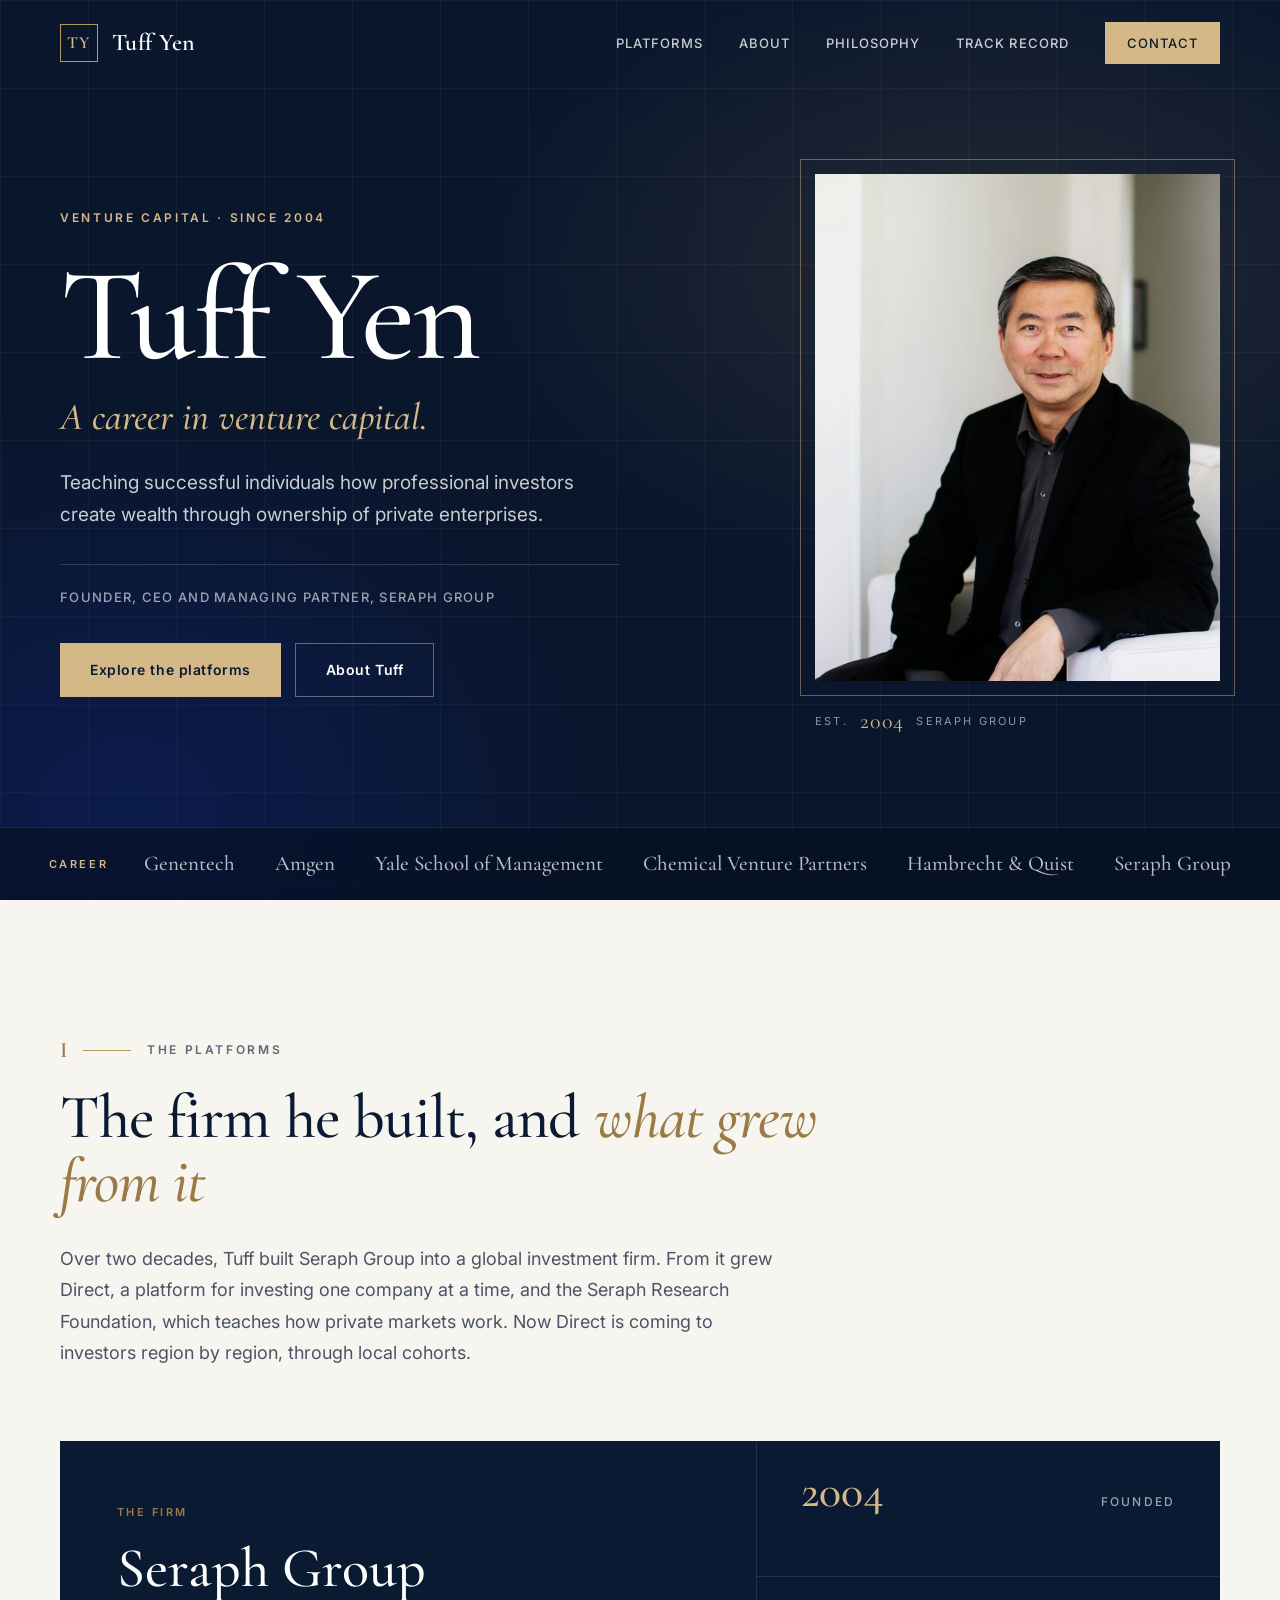
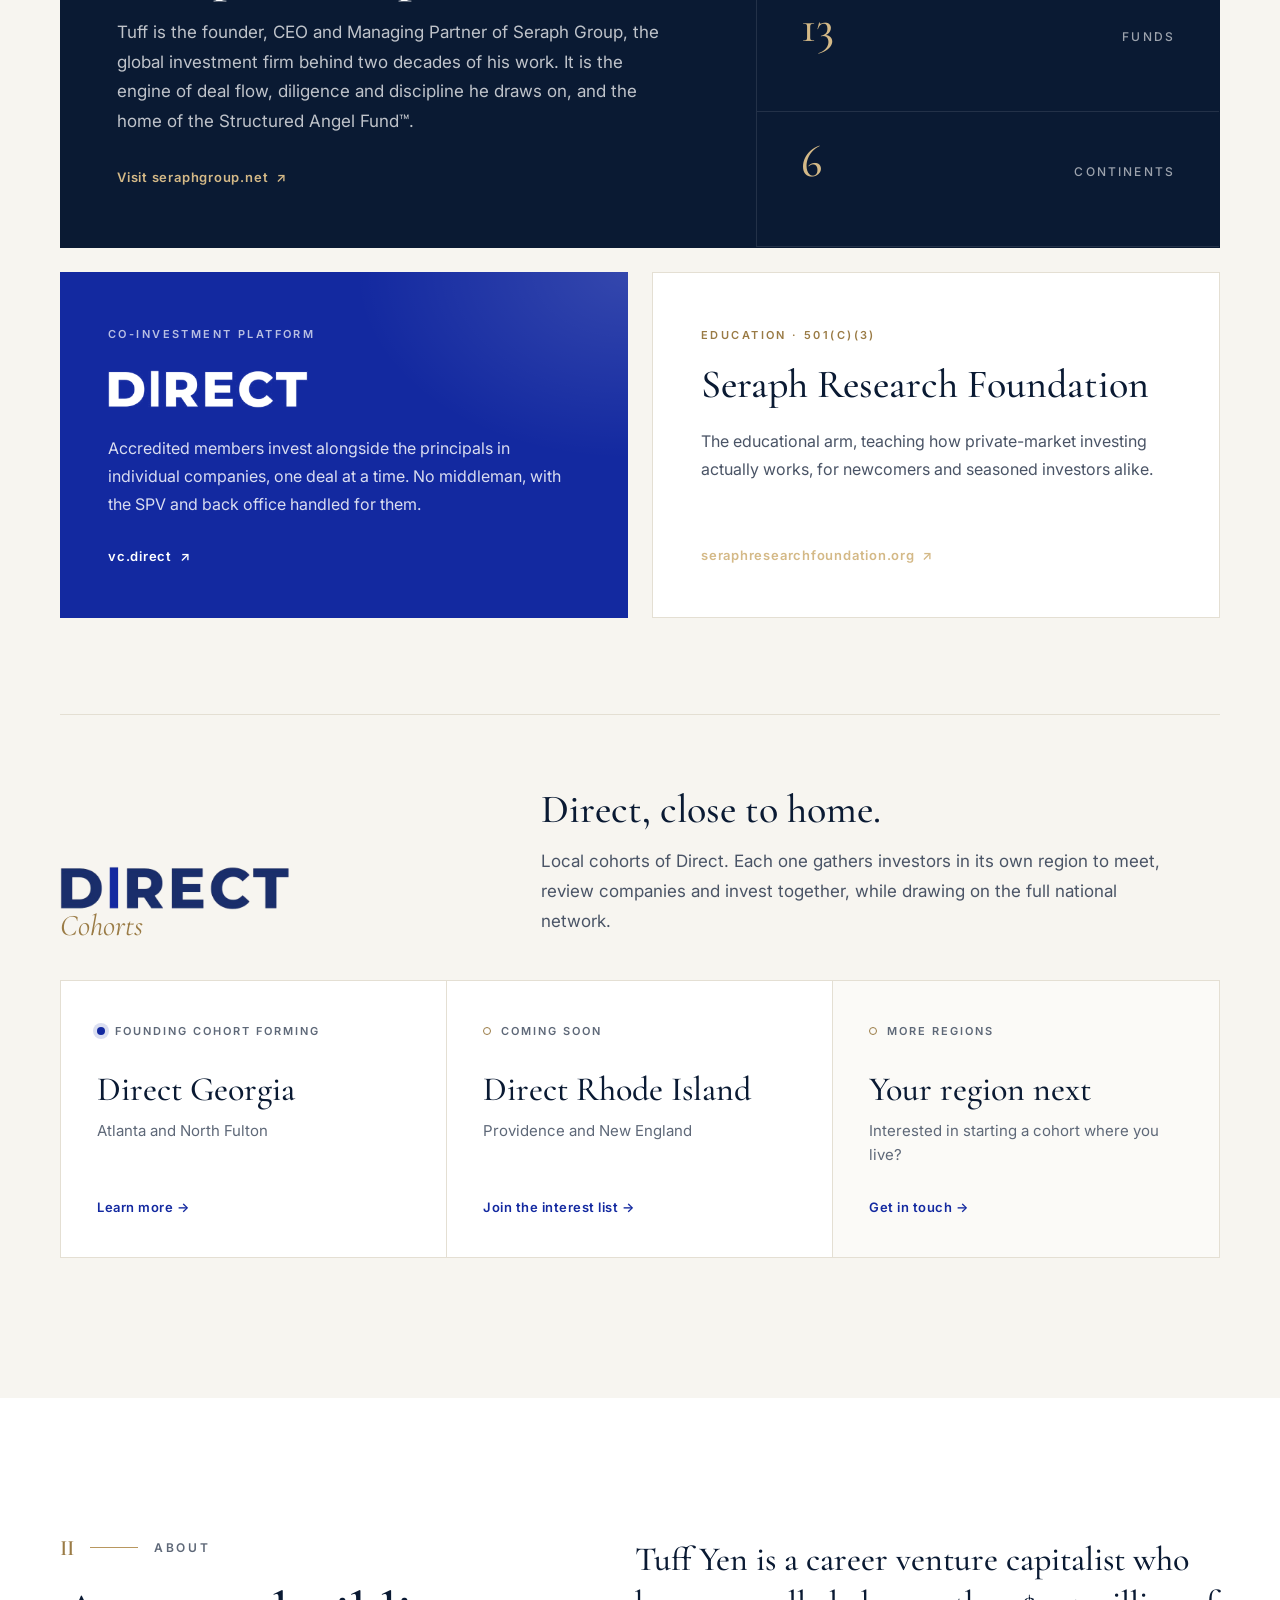
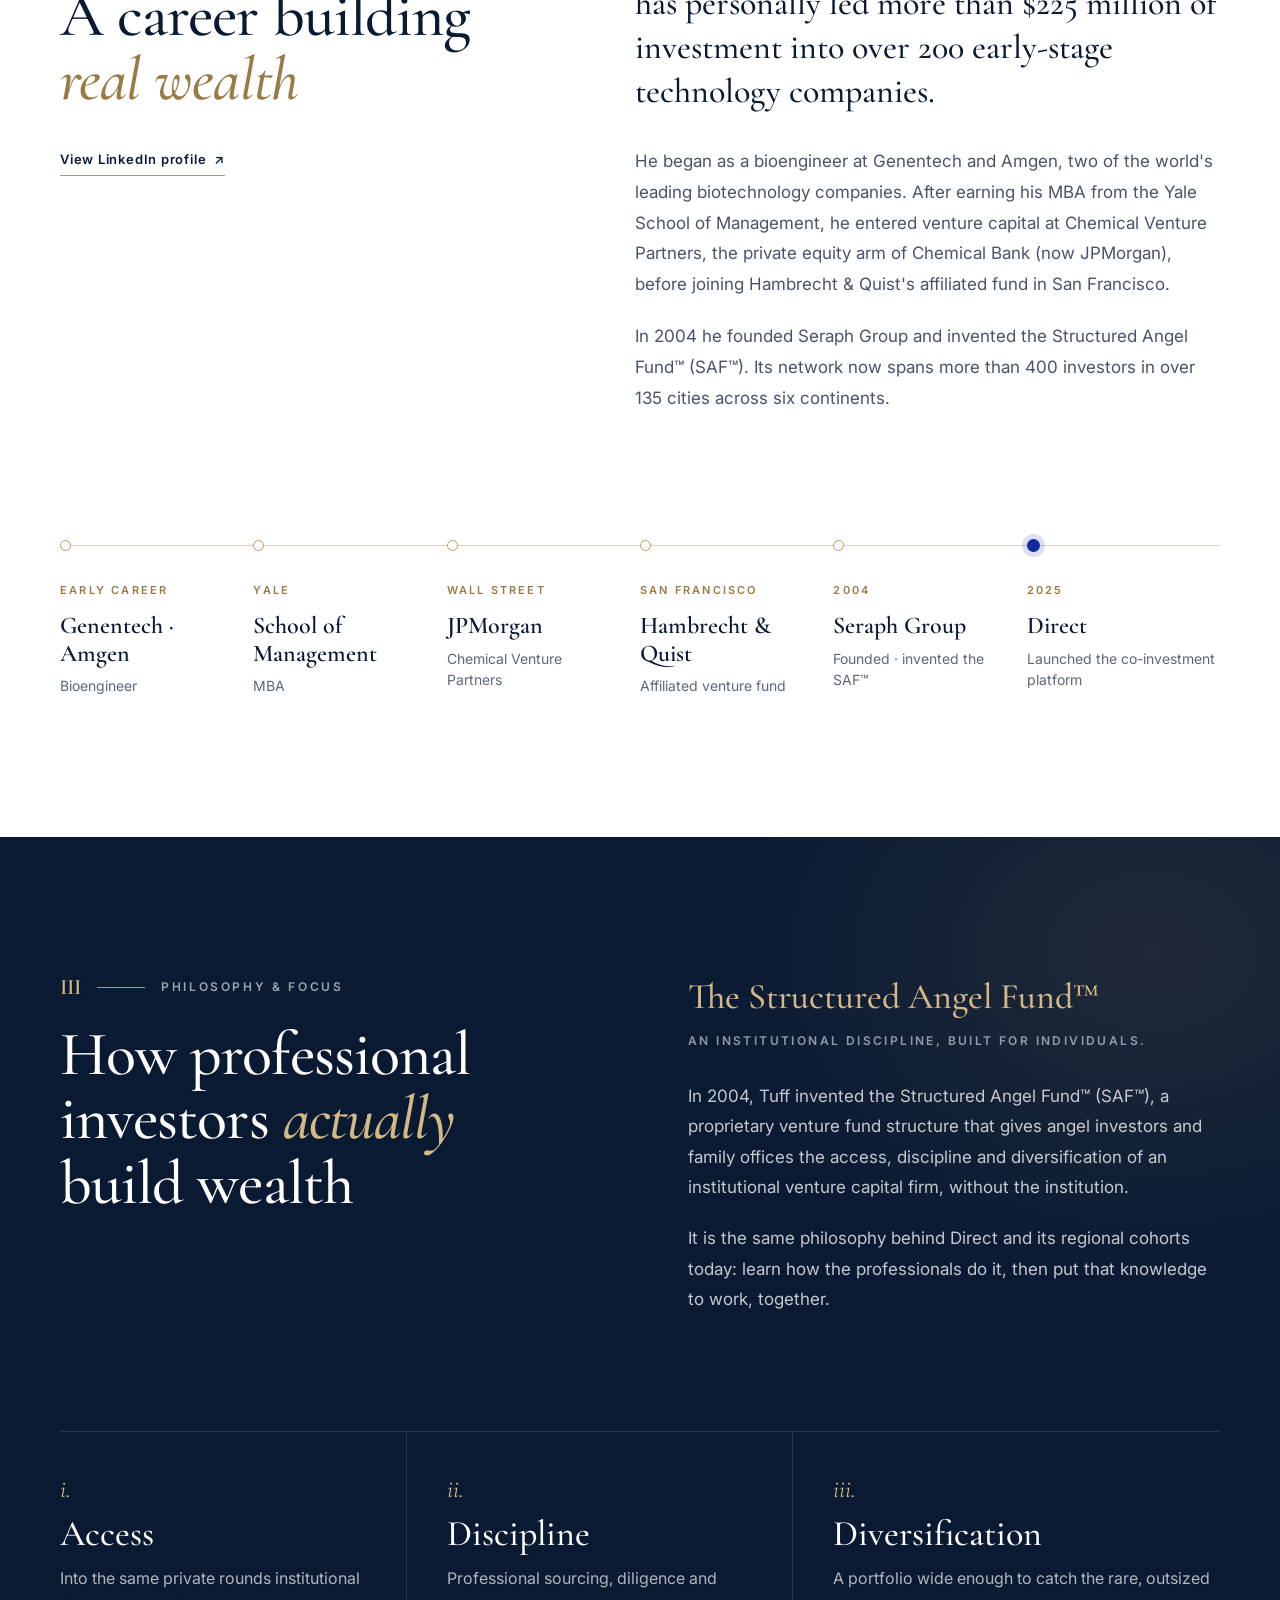
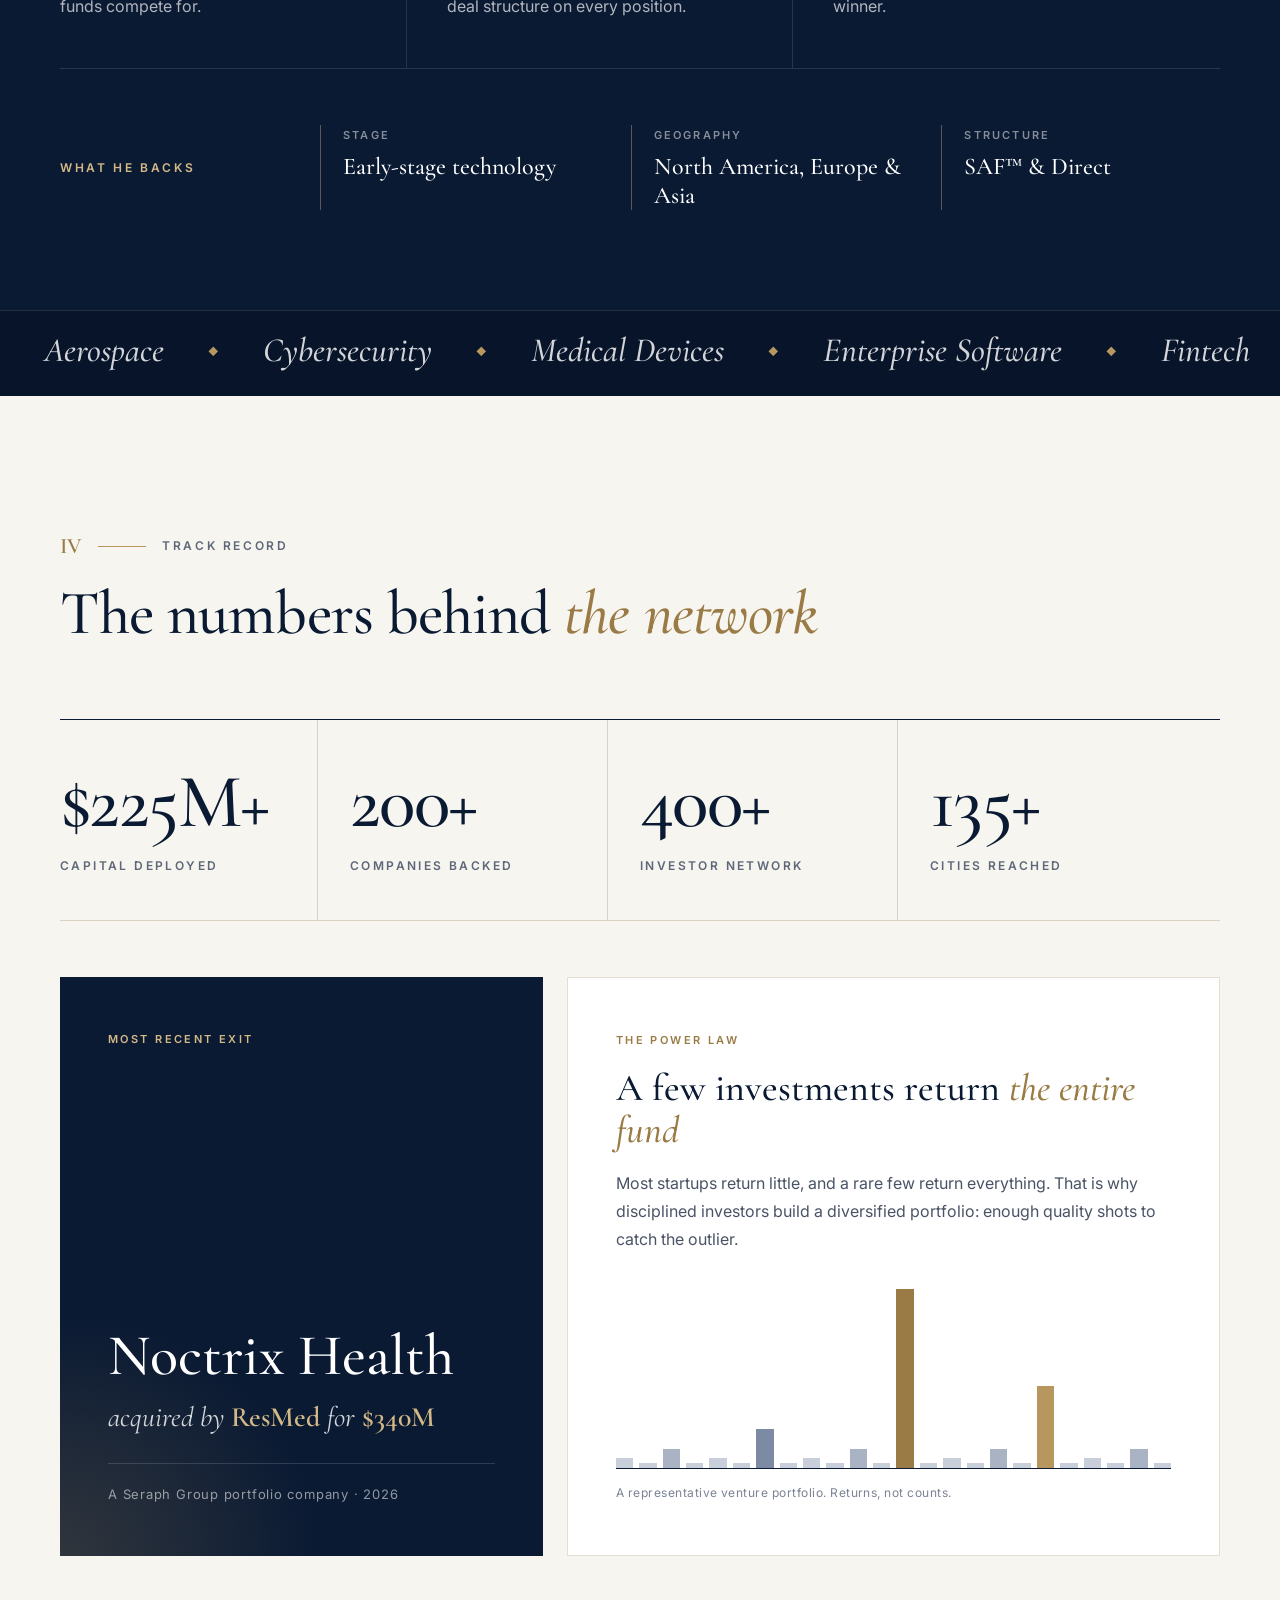
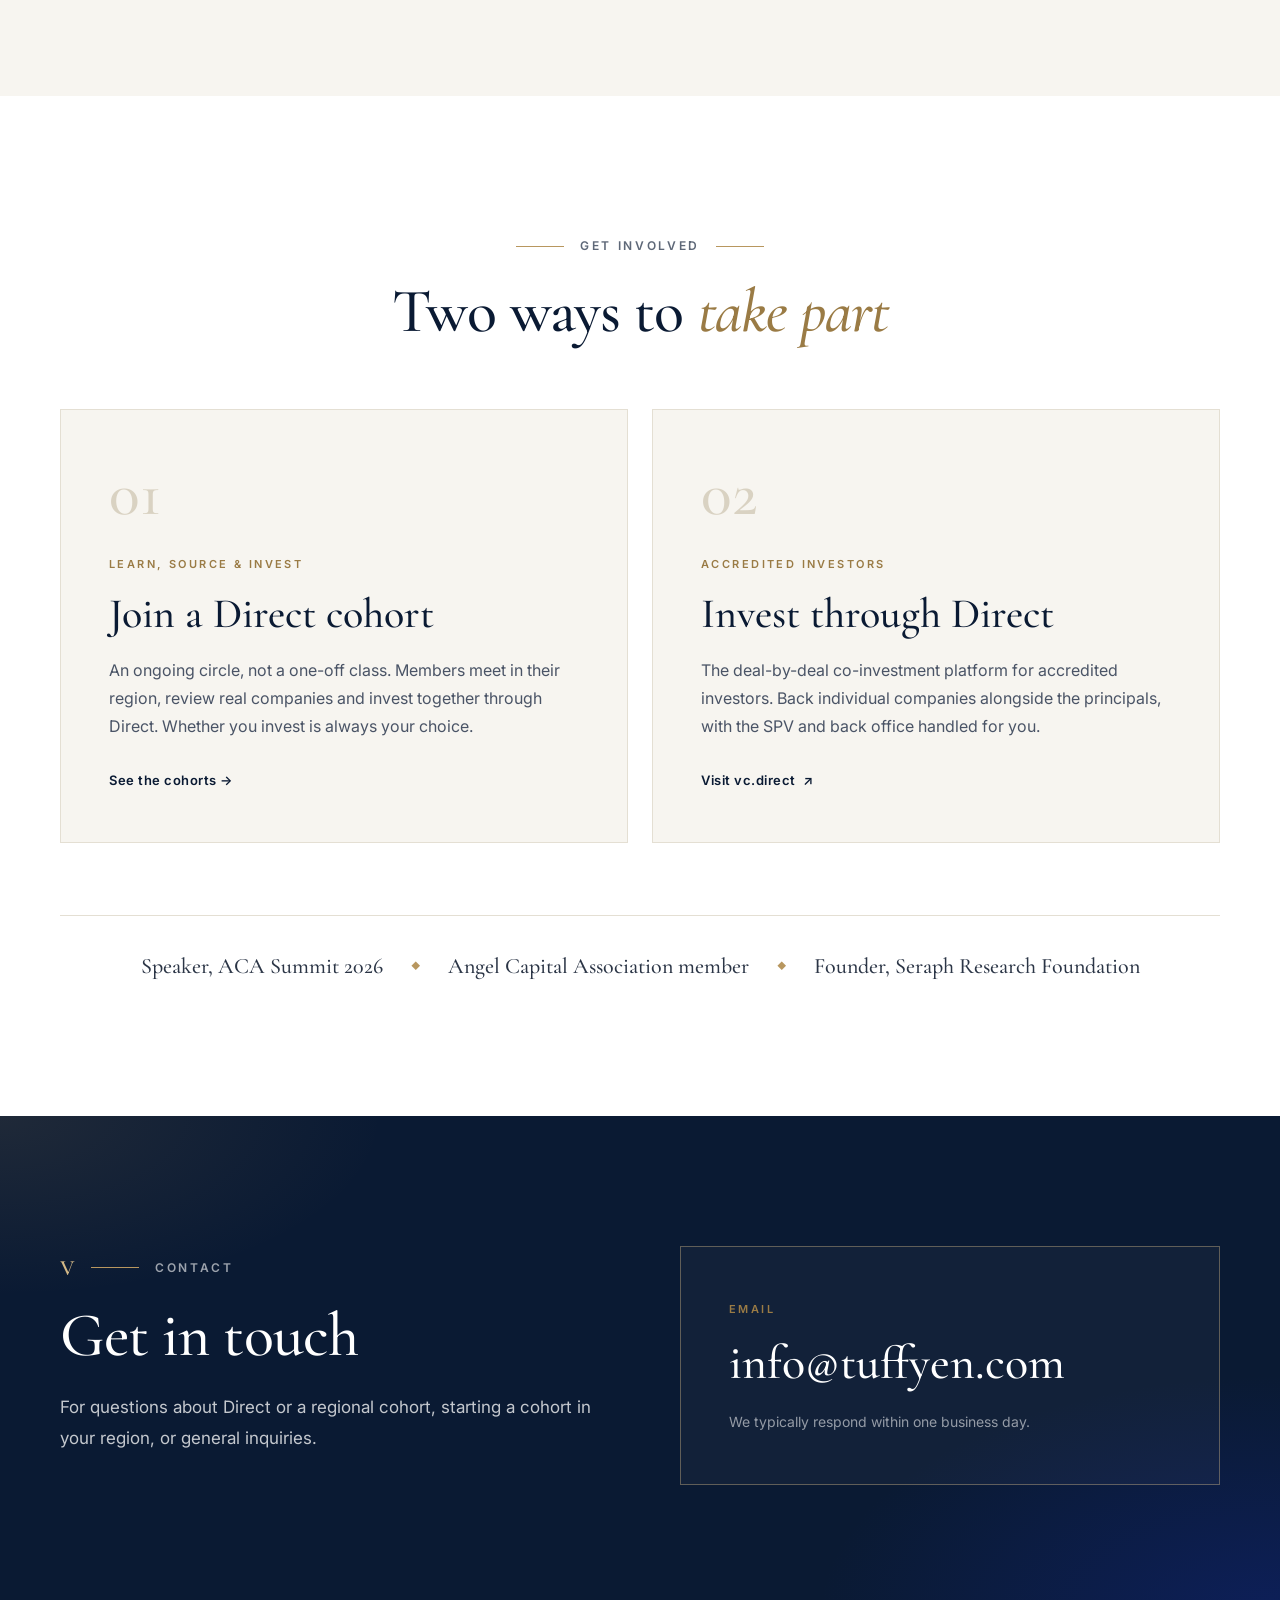
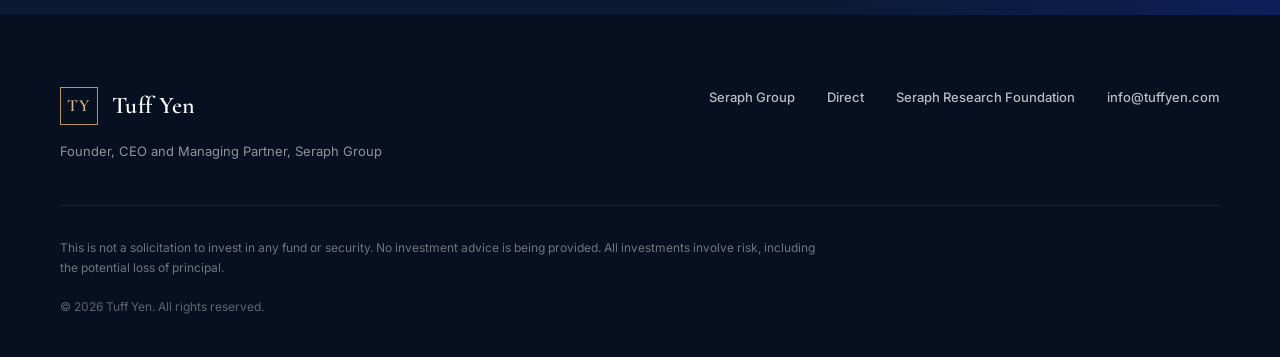
==== commit bfdebc14: "Redesign tuffyen.com and add Direct Georgia page Port the new Webflow layout to static files: Seraph" ====
--- a/index.html
+++ b/index.html
@@ -1,1510 +1,33 @@
 <!DOCTYPE html>
-<html lang="en">
-<head>
-
-<!-- ============================================================
-     TUFFYEN.COM — HOMEPAGE  (flagship / overarching portal)
-     ============================================================
-
-     This is the PARENT site. It uses a deliberately different
-     layout grammar from the city seminar pages: a sector marquee,
-     sticky split-scroll sections numbered with Roman numerals,
-     a centered map-hub, and varied editorial modules — so it
-     reads as the hub of the family, not a sibling.
-
-     EDIT MARKERS
-     ------------
-       [EDIT-META]     Title, description, social preview
-       [EDIT-NAV]      Top menu links
-       [EDIT-HERO]     Headline, tagline, credentials, buttons
-       [EDIT-MARQUEE]  Scrolling sector strip
-       [EDIT-BIO]      Tuff's bio + career arc (Section I)
-       [EDIT-SAF]      Philosophy / Structured Angel Fund (Section II)
-       [EDIT-STATS]    Exit banner + four numbers (Section III)
-       [EDIT-CITIES]   City cards + constellation (Section IV)
-       [EDIT-FIRM]     Seraph Group linkage (Section V)
-       [EDIT-PRESS]    Speaking & recognition (Section VI)
-       [EDIT-PATHS]    Investors vs Founders CTA
-       [EDIT-CONTACT]  Contact email
-       [EDIT-FOOTER]   Copyright, disclaimer
-
-     PATHS: internal links are relative (e.g. "miltonangelgroup/")
-     so they work on github.io and tuffyen.com unchanged.
-     ============================================================ -->
-
-<meta charset="UTF-8">
-<meta name="viewport" content="width=device-width, initial-scale=1.0">
-
-<!-- [EDIT-META] Site metadata =============================== -->
-<title>Tuff Yen | Career Venture Capitalist</title>
-<meta name="description" content="Tuff Yen is a career venture capitalist and founder of Seraph Group, with over $200 million invested across 180+ technology startups — and the founder of private angel groups forming across Georgia.">
-<meta property="og:title" content="Tuff Yen | Career Venture Capitalist">
-<meta property="og:description" content="Learn how professional investors build wealth in technology startups.">
-<meta property="og:type" content="website">
-<meta name="theme-color" content="#131114">
-<!-- TY monogram favicon (gold on onyx) -->
-<link rel="icon" href="data:image/svg+xml,%3Csvg xmlns='http://www.w3.org/2000/svg' viewBox='0 0 64 64'%3E%3Crect width='64' height='64' fill='%23131114'/%3E%3Ccircle cx='32' cy='32' r='27' fill='none' stroke='%23c9a961' stroke-width='2.5'/%3E%3Ctext x='32' y='42' font-family='Georgia,serif' font-size='26' fill='%23c9a961' text-anchor='middle'%3ETY%3C/text%3E%3C/svg%3E">
-
-<!-- Fonts -->
-<link rel="preconnect" href="https://fonts.googleapis.com">
-<link rel="preconnect" href="https://fonts.gstatic.com" crossorigin>
-<link href="https://fonts.googleapis.com/css2?family=Cormorant+Garamond:ital,wght@0,400;0,500;0,600;0,700;1,400;1,500;1,600&family=Manrope:wght@300;400;500;600;700&display=swap" rel="stylesheet">
-
+<!-- tuffyen.com. Layout mirrors the Webflow build (site "Tuffyen.com"); edit there or here and keep both in sync. -->
+<html lang="en"><head><meta charset="utf-8"/><title>Tuff Yen | Venture Capitalist, Founder of Seraph Group</title><meta content="Tuff Yen is a career venture capitalist and the founder, CEO and Managing Partner of Seraph Group, with more than $225 million deployed into over 200 early-stage technology companies." name="description"/><meta content="Tuff Yen | Venture Capitalist, Founder of Seraph Group" property="og:title"/><meta content="Two decades in venture capital. Founder of Seraph Group, Direct and the Seraph Research Foundation." property="og:description"/><meta content="https://tuffyen.com/assets/tuff-yen-portrait.jpg" property="og:image"/><meta content="Tuff Yen | Venture Capitalist, Founder of Seraph Group" name="twitter:title"/><meta content="Two decades in venture capital. Founder of Seraph Group, Direct and the Seraph Research Foundation." name="twitter:description"/><meta property="og:type" content="website"/><meta content="summary_large_image" name="twitter:card"/><meta content="width=device-width, initial-scale=1" name="viewport"/><link href="assets/site.css" rel="stylesheet" type="text/css"/><script type="text/javascript">!function(o,c){var n=c.documentElement,t=" w-mod-";n.className+=t+"js",("ontouchstart"in o||o.DocumentTouch&&c instanceof DocumentTouch)&&(n.className+=t+"touch")}(window,document);</script><link href="assets/favicon.svg" rel="icon" type="image/svg+xml"/></head><body><div class="w-embed w-script"><link rel="preconnect" href="https://fonts.googleapis.com"><link rel="preconnect" href="https://fonts.gstatic.com" crossorigin><link href="https://fonts.googleapis.com/css2?family=Cormorant+Garamond:ital,wght@0,500;0,600;1,500;1,600&family=Inter:wght@400;500;600&display=swap" rel="stylesheet">
 <style>
-/* ============================================================
-   DESIGN TOKENS  — onyx "jewel-box" canvas + gold through-line.
-   ============================================================ */
-:root {
-  --navy-deep:  #131114;   /* warm onyx — main canvas */
-  --navy:       #1c191e;
-  --navy-soft:  #262128;   /* lifted charcoal for panels */
-  --navy-abyss: #0b0a0c;   /* deepest, gradient edge */
-  --cream:      #f5efe2;
-  --cream-soft: #ece5d4;
-  --gold:       #c9a961;
-  --gold-bright:#d9bb6f;
-  --gold-dim:   #8b7642;
-  --white-text: #f7f3ea;
-  --muted:      #a8a294;
-  --rule:       rgba(201, 169, 97, 0.32);
-  --rule-soft:  rgba(245, 239, 226, 0.08);
-
-  --font-serif: 'Cormorant Garamond', 'Liberation Serif', Georgia, serif;
-  --font-sans:  'Manrope', -apple-system, BlinkMacSystemFont, sans-serif;
-
-  --max-width:  1180px;
-  --gutter:     2rem;
-  --ease:       cubic-bezier(0.22, 1, 0.36, 1);
-}
-
-/* ============================================================
-   RESET + BASE
-   ============================================================ */
-* { box-sizing: border-box; margin: 0; padding: 0; }
-html { scroll-behavior: smooth; scrollbar-gutter: stable both-edges; }
-/* Mobile: hard guard against any horizontal scroll (full-bleed canvas / marquee) */
-@media (max-width: 860px) { html, body { overflow-x: hidden; max-width: 100%; } }
-
-body {
-  background: var(--navy-deep);
-  background-image: radial-gradient(ellipse at 70% -10%, var(--navy-soft) 0%, var(--navy-deep) 50%, var(--navy-abyss) 100%);
-  background-attachment: fixed;
-  color: var(--cream);
-  font-family: var(--font-sans);
-  font-weight: 400;
-  line-height: 1.7;
-  -webkit-font-smoothing: antialiased;
-  -moz-osx-font-smoothing: grayscale;
-  min-height: 100vh;
-  overflow-x: hidden;
-  position: relative;
-}
-
-/* Subtle film-grain texture overlay */
-body::before {
-  content: '';
-  position: fixed;
-  inset: 0;
-  background-image: url("data:image/svg+xml,%3Csvg viewBox='0 0 200 200' xmlns='http://www.w3.org/2000/svg'%3E%3Cfilter id='n'%3E%3CfeTurbulence type='fractalNoise' baseFrequency='0.85' numOctaves='2' stitchTiles='stitch'/%3E%3CfeColorMatrix values='0 0 0 0 0.95 0 0 0 0 0.92 0 0 0 0 0.85 0 0 0 0.12 0'/%3E%3C/filter%3E%3Crect width='100%25' height='100%25' filter='url(%23n)'/%3E%3C/svg%3E");
-  opacity: 0.5;
-  mix-blend-mode: overlay;
-  pointer-events: none;
-  z-index: 1;
-}
-
-a { color: var(--gold-bright); text-decoration: none; transition: color 0.2s ease; }
-a:hover { color: var(--cream); }
-img { max-width: 100%; height: auto; display: block; }
-
-@media (prefers-reduced-motion: reduce) {
-  *, *::before, *::after { animation-duration: 0.01ms !important; animation-iteration-count: 1 !important; transition-duration: 0.01ms !important; }
-  html { scroll-behavior: auto; }
-}
-
-/* Scroll-reveal */
-.reveal { opacity: 0; transform: translateY(34px); transition: opacity 0.8s var(--ease), transform 0.8s var(--ease); }
-.reveal.in { opacity: 1; transform: none; }
-.reveal-d1.in { transition-delay: 0.1s; }
-.reveal-d2.in { transition-delay: 0.2s; }
-
-/* ============================================================
-   NAV
-   ============================================================ */
-nav {
-  position: fixed;
-  top: 0; left: 0; right: 0;
-  z-index: 100;
-  background: rgba(19, 17, 20, 0.78);
-  backdrop-filter: blur(16px);
-  -webkit-backdrop-filter: blur(16px);
-  border-bottom: 1px solid var(--rule-soft);
-  padding: 1.05rem 0;
-  transition: background 0.3s ease, border-color 0.3s ease;
-}
-.nav-inner {
-  max-width: var(--max-width);
-  margin: 0 auto;
-  padding: 0 var(--gutter);
-  display: flex;
-  justify-content: space-between;
-  align-items: center;
-}
-.brand {
-  font-family: var(--font-serif);
-  font-size: 1.3rem;
-  font-weight: 600;
-  letter-spacing: 0.22em;
-  color: var(--cream);
-  text-transform: uppercase;
-}
-.brand:hover { color: var(--gold-bright); }
-.nav-links { display: flex; gap: 2.1rem; list-style: none; align-items: center; }
-.nav-links a {
-  font-family: var(--font-sans);
-  font-size: 0.74rem;
-  font-weight: 600;
-  letter-spacing: 0.18em;
-  text-transform: uppercase;
-  color: var(--cream-soft);
-}
-.nav-links a:hover { color: var(--gold-bright); }
-.nav-links a:focus-visible { outline: 2px solid var(--gold); outline-offset: 4px; }
-
-/* Hamburger toggle (mobile only) */
-.nav-toggle { display: none; background: none; border: none; cursor: pointer; padding: 6px; }
-.nav-toggle span { display: block; width: 24px; height: 1px; background: var(--cream); margin: 6px 0; transition: transform 0.3s var(--ease), opacity 0.3s ease; }
-.nav-toggle[aria-expanded="true"] span:nth-child(1) { transform: translateY(7px) rotate(45deg); }
-.nav-toggle[aria-expanded="true"] span:nth-child(2) { opacity: 0; }
-.nav-toggle[aria-expanded="true"] span:nth-child(3) { transform: translateY(-7px) rotate(-45deg); }
-
-@media (max-width: 860px) {
-  .brand { font-size: 1.05rem; letter-spacing: 0.16em; }
-  .nav-inner { padding: 0 1.25rem; }
-  .nav-toggle { display: block; }
-  .nav-links {
-    display: none;
-    position: absolute;
-    top: 100%; left: 0; right: 0;
-    flex-direction: column;
-    align-items: flex-start;
-    gap: 1.3rem;
-    padding: 1.6rem 1.5rem 1.8rem;
-    background: rgba(19, 17, 20, 0.98);
-    backdrop-filter: blur(16px);
-    -webkit-backdrop-filter: blur(16px);
-    border-bottom: 1px solid var(--rule-soft);
-  }
-  .nav-links.open { display: flex; }
-  .nav-links a { font-size: 0.8rem; letter-spacing: 0.16em; }
-}
-
-/* ============================================================
-   HERO  — cinematic, full-bleed
-   ============================================================ */
-.hero {
-  position: relative;
-  z-index: 2;
-  min-height: 100vh;
-  display: flex;
-  flex-direction: column;
-  align-items: center;
-  justify-content: center;
-  text-align: center;
-  padding: 9rem var(--gutter) 6rem;
-  max-width: none;
-  margin: 0 auto;
-}
-.hero::before {
-  content: '';
-  position: absolute;
-  top: var(--glow-y, 38%); left: var(--glow-x, 50%);
-  width: 760px; height: 760px;
-  transform: translate(-50%, -50%);
-  background: radial-gradient(circle, rgba(201,169,97,0.08) 0%, transparent 60%);
-  pointer-events: none;
-  z-index: -1;
-  transition: top 0.5s var(--ease), left 0.5s var(--ease);
-}
-.hero::after {
-  content: '';
-  position: absolute;
-  left: 0; right: 0; bottom: 0;
-  height: 1px;
-  background: linear-gradient(90deg, transparent, var(--gold), transparent);
-}
-.hero > * { opacity: 0; animation: fadeUp 0.95s var(--ease) forwards; }
-.hero .hero-crest       { animation-delay: 0.05s; }
-.hero .hero-nameplate   { animation-delay: 0.20s; }
-.hero .accent           { animation-delay: 0.40s; }
-.hero .hero-heritage    { animation-delay: 0.52s; }
-.hero .hero-tagline     { animation-delay: 0.62s; }
-.hero .hero-credentials { animation-delay: 0.74s; }
-.hero .cta-group        { animation-delay: 0.86s; }
-.hero .hero-branch      { animation-delay: 0.98s; }
-.hero .hero-scroll      { animation-delay: 1.25s; }
-
-.eyebrow-line {
-  display: flex;
-  align-items: center;
-  justify-content: center;
-  gap: 1.4rem;
-  margin-bottom: 2.2rem;
-}
-.eyebrow-line::before,
-.eyebrow-line::after {
-  content: '';
-  width: 54px; height: 1px;
-  background: var(--gold);
-  opacity: 0.7;
-}
-.eyebrow {
-  font-family: var(--font-sans);
-  font-size: 0.74rem;
-  font-weight: 600;
-  letter-spacing: 0.32em;
-  color: var(--gold);
-  text-transform: uppercase;
-}
-.hero h1 {
-  font-family: var(--font-serif);
-  font-weight: 500;
-  font-size: clamp(3.6rem, 13vw, 9rem);
-  line-height: 0.98;
-  letter-spacing: 0.16em;
-  text-transform: uppercase;
-  color: var(--cream);
-  margin-bottom: 1.6rem;
-}
-.hero .accent {
-  display: block;
-  font-family: var(--font-sans);
-  font-weight: 500;
-  color: var(--gold-bright);
-  font-size: clamp(0.7rem, 1.5vw, 0.95rem);
-  letter-spacing: 0.34em;
-  text-transform: uppercase;
-  margin-bottom: 0.9rem;
-}
-.hero-tagline {
-  font-family: var(--font-serif);
-  font-size: clamp(1.3rem, 2.6vw, 1.85rem);
-  font-weight: 400;
-  font-style: italic;
-  color: var(--cream-soft);
-  max-width: 720px;
-  margin: 0 auto 2.4rem;
-  line-height: 1.5;
-}
-.hero-credentials {
-  font-family: var(--font-sans);
-  font-size: clamp(0.82rem, 1.4vw, 0.95rem);
-  font-weight: 500;
-  letter-spacing: 0.05em;
-  color: var(--gold);
-  margin-bottom: 3rem;
-  line-height: 1.9;
-}
-.hero-credentials .divider { margin: 0 0.8rem; color: var(--gold-dim); }
-
-.hero-scroll {
-  position: absolute;
-  bottom: 2rem; left: 0; right: 0;
-  margin: 0 auto;
-  width: max-content;
-  display: flex; flex-direction: column; align-items: center; gap: 0.5rem;
-}
-.hero-scroll span { display: block; width: 1px; height: 42px; background: linear-gradient(to bottom, var(--gold), transparent); }
-.hero-scroll small { font-size: 0.58rem; letter-spacing: 0.24em; text-transform: uppercase; color: rgba(201,169,97,0.5); }
-
-/* — Authoritative masthead (flagship only — the city pages stay simpler) — */
-.hero-crest { width: 58px; height: 58px; margin: 0 auto 1.7rem; }
-.hero-crest svg { width: 100%; height: 100%; display: block; }
-.hero-nameplate { display: flex; flex-direction: column; align-items: center; margin-bottom: 1.2rem; }
-.hero-nameplate .np-rule { height: 1px; width: min(440px, 72vw); background: linear-gradient(90deg, transparent, var(--gold), transparent); }
-.hero-nameplate h1 { margin: 1.3rem 0; }
-.hero-heritage { font-family: var(--font-sans); font-size: 0.95rem; font-weight: 700; letter-spacing: 0.34em; text-transform: uppercase; color: var(--gold-bright); margin-bottom: 1.9rem; display: inline-flex; align-items: center; gap: 0.95rem; }
-.hero-heritage::before, .hero-heritage::after { content: ''; width: 26px; height: 1px; background: var(--gold); opacity: 0.85; }
-.hero-index { display: flex; align-items: center; justify-content: center; gap: 1.1rem; margin-top: 2.4rem; }
-.hero-index::before, .hero-index::after { content: ''; height: 1px; width: clamp(18px, 5vw, 54px); background: var(--rule); }
-.hero-index a { font-family: var(--font-sans); font-size: 0.7rem; font-weight: 600; letter-spacing: 0.22em; text-transform: uppercase; color: var(--cream-soft); transition: color 0.2s ease; }
-.hero-index a:hover { color: var(--gold-bright); }
-
-/* ============================================================
-   BUTTONS
-   ============================================================ */
-.cta-group { display: flex; gap: 1.2rem; justify-content: center; flex-wrap: wrap; }
-.cta {
-  display: inline-block;
-  padding: 1.05rem 2.4rem;
-  font-family: var(--font-sans);
-  font-size: 0.78rem;
-  font-weight: 600;
-  letter-spacing: 0.2em;
-  text-transform: uppercase;
-  border: 1px solid var(--gold);
-  color: var(--cream);
-  background: transparent;
-  transition: all 0.28s var(--ease);
-  cursor: pointer;
-  position: relative;
-  overflow: hidden;
-}
-.cta span { position: relative; z-index: 1; }
-.cta::before { content: ''; position: absolute; inset: 0 100% 0 0; background: var(--gold); transition: right 0.3s var(--ease); }
-.cta:hover::before { right: 0; }
-.cta:hover { color: var(--navy-deep); }
-.cta:focus-visible { outline: 2px solid var(--gold); outline-offset: 3px; }
-.cta.primary { background: var(--gold); color: var(--navy-deep); }
-.cta.primary::before { background: var(--gold-bright); }
-.cta.primary:hover { color: var(--navy-deep); }
-
-/* ============================================================
-   MOST RECENT EXIT BANNER  (prestige strip)
-   ============================================================ */
-.exit-row {
-  display: flex;
-  align-items: center;
-  justify-content: center;
-  gap: 1.5rem;
-  flex-wrap: wrap;
-  text-align: center;
-  padding-bottom: 2.3rem;
-  margin-bottom: 2.5rem;
-  border-bottom: 1px solid var(--rule);
-}
-.exit-tag {
-  font-family: var(--font-sans);
-  font-size: 0.66rem;
-  font-weight: 700;
-  letter-spacing: 0.24em;
-  text-transform: uppercase;
-  color: var(--navy-deep);
-  background: var(--gold);
-  padding: 0.4rem 0.9rem;
-  white-space: nowrap;
-}
-.exit-headline {
-  font-family: var(--font-serif);
-  font-size: clamp(1.2rem, 2.4vw, 1.65rem);
-  font-weight: 500;
-  color: var(--cream);
-  line-height: 1.35;
-}
-.exit-headline strong { color: var(--gold-bright); font-weight: 600; }
-.exit-sub {
-  font-family: var(--font-sans);
-  font-size: 0.78rem;
-  font-weight: 400;
-  letter-spacing: 0.04em;
-  color: var(--muted);
-}
-@media (max-width: 640px) {
-  .exit-row { flex-direction: column; gap: 0.9rem; }
-}
-
-/* ============================================================
-   SECTIONS  (editorial framing)
-   ============================================================ */
-section { position: relative; z-index: 2; padding: clamp(4.5rem, 8vw, 7rem) var(--gutter); }
-.container { max-width: var(--max-width); margin: 0 auto; }
-
-.section-kicker {
-  font-family: var(--font-sans);
-  font-size: 0.74rem;
-  font-weight: 600;
-  letter-spacing: 0.3em;
-  color: var(--gold);
-  text-transform: uppercase;
-  margin-bottom: 1.1rem;
-  display: flex;
-  align-items: center;
-  gap: 1rem;
-}
-.section-kicker::after { content: ''; flex: 1; height: 1px; background: var(--rule); max-width: 200px; }
-.section-title {
-  font-family: var(--font-serif);
-  font-weight: 500;
-  font-size: clamp(2.2rem, 5vw, 3.5rem);
-  line-height: 1.1;
-  color: var(--cream);
-  max-width: 860px;
-}
-.section-title em { font-style: italic; color: var(--gold-bright); font-weight: 400; }
-
-/* ============================================================
-   PORTAL LAYOUT  — flagship-only grammar (distinct from city pages)
-   marquee · split-scroll · philosophy · firm · press · paths
-   ============================================================ */
-
-/* Sector marquee */
-.marquee { position: relative; z-index: 2; border-top: 1px solid var(--rule); border-bottom: 1px solid var(--rule); background: rgba(38, 33, 40, 0.32); overflow: hidden; padding: 1.35rem 0; }
-.marquee-track { display: flex; width: max-content; animation: marq 42s linear infinite; }
-.marquee:hover .marquee-track { animation-play-state: paused; }
-.marquee-item { font-family: var(--font-serif); font-style: italic; font-size: clamp(1.1rem, 2vw, 1.55rem); color: var(--cream-soft); white-space: nowrap; display: inline-flex; align-items: center; }
-.marquee-item::after { content: '\2726'; margin: 0 2.4rem; color: var(--gold); font-style: normal; font-size: 0.6em; opacity: 0.75; }
-@keyframes marq { to { transform: translateX(-50%); } }
-
-/* Split-scroll sections (sticky side label, Roman numerals) */
-.split-section { border-top: 1px solid var(--rule); }
-.split-grid { display: grid; grid-template-columns: minmax(165px, 0.4fr) 1fr; gap: clamp(2rem, 5vw, 4.5rem); align-items: start; }
-.split-aside { position: sticky; top: 5.5rem; }
-.rn { font-family: var(--font-serif); font-size: clamp(2.6rem, 4vw, 3.6rem); font-weight: 500; color: var(--gold); opacity: 0.9; line-height: 1; text-shadow: 0 0 28px rgba(201,169,97,0.25); }
-.split-kicker { font-family: var(--font-sans); font-size: 0.72rem; font-weight: 700; letter-spacing: 0.26em; text-transform: uppercase; color: var(--gold); margin: 1rem 0 0.7rem; }
-.split-title { font-family: var(--font-serif); font-weight: 500; font-size: clamp(1.5rem, 2.4vw, 2.15rem); color: var(--cream); line-height: 1.18; }
-.split-title em { font-style: italic; color: var(--gold-bright); }
-.split-rule { width: 46px; height: 1px; background: var(--gold); opacity: 0.55; margin-top: 1.1rem; }
-@media (max-width: 860px) { .split-grid { grid-template-columns: 1fr; gap: 1.6rem; } .split-aside { position: static; } }
-
-/* Philosophy / SAF */
-.saf-term { font-family: var(--font-serif); font-size: clamp(2rem, 3.6vw, 2.9rem); font-weight: 500; color: var(--cream); line-height: 1.08; margin-bottom: 0.4rem; }
-.saf-term sup { font-size: 0.42em; color: var(--gold); vertical-align: super; }
-.saf-sub { font-family: var(--font-serif); font-style: italic; font-size: 1.2rem; color: var(--gold-bright); margin-bottom: 1.6rem; }
-.saf-body p { font-size: 1.05rem; line-height: 1.85; color: var(--cream-soft); font-weight: 300; margin-bottom: 1.2rem; }
-.saf-principles { display: grid; grid-template-columns: repeat(3, 1fr); gap: 1.5rem; margin-top: 2.2rem; border-top: 1px solid var(--rule); padding-top: 2rem; }
-.saf-p .saf-p-num { font-family: var(--font-serif); font-size: 1rem; color: var(--gold); opacity: 0.8; }
-.saf-p h4 { font-family: var(--font-serif); font-size: 1.3rem; font-weight: 600; color: var(--gold-bright); margin: 0.2rem 0 0.4rem; }
-.saf-p p { font-size: 0.9rem; line-height: 1.6; color: var(--muted); font-weight: 300; }
-@media (max-width: 620px) { .saf-principles { grid-template-columns: 1fr; gap: 1.4rem; } }
-
-/* The Firm (Seraph linkage) */
-.firm-lead { font-family: var(--font-serif); font-size: clamp(1.4rem, 2.2vw, 1.7rem); font-style: italic; color: var(--cream); line-height: 1.5; margin-bottom: 1.4rem; }
-.firm-body p { font-size: 1.02rem; line-height: 1.8; color: var(--cream-soft); font-weight: 300; margin-bottom: 1.1rem; }
-.firm-arms { display: grid; grid-template-columns: 1fr 1fr; gap: 1.4rem; margin-top: 1.9rem; }
-.firm-arm { border: 1px solid var(--rule); padding: 1.5rem 1.6rem; background: rgba(38, 33, 40, 0.42); }
-.firm-arm h4 { font-family: var(--font-serif); font-size: 1.25rem; color: var(--cream); margin-bottom: 0.4rem; transition: color 0.25s ease; }
-.firm-arm p { font-size: 0.88rem; color: var(--muted); font-weight: 300; line-height: 1.6; }
-a.firm-arm { display: block; text-decoration: none; transition: transform 0.3s var(--ease), border-color 0.3s var(--ease), box-shadow 0.3s var(--ease); }
-a.firm-arm:hover { transform: translateY(-3px); border-color: var(--gold); box-shadow: 0 16px 42px -26px rgba(201,169,97,0.45); }
-a.firm-arm:hover h4 { color: var(--gold-bright); }
-a.firm-arm:focus-visible { outline: 2px solid var(--gold); outline-offset: 3px; }
-.firm-arm-go { display: inline-block; margin-top: 0.9rem; font-family: var(--font-sans); font-size: 0.66rem; font-weight: 700; letter-spacing: 0.18em; text-transform: uppercase; color: var(--gold); }
-.firm-link { display: inline-flex; align-items: center; gap: 0.6rem; margin-top: 1.7rem; font-family: var(--font-sans); font-size: 0.76rem; font-weight: 600; letter-spacing: 0.2em; text-transform: uppercase; color: var(--gold); border-bottom: 1px solid var(--gold-dim); padding-bottom: 0.4rem; }
-.firm-link:hover { color: var(--gold-bright); border-bottom-color: var(--gold-bright); }
-@media (max-width: 620px) { .firm-arms { grid-template-columns: 1fr; } }
-
-/* Recognition / press list */
-.press-list { border-top: 1px solid var(--rule); }
-.press-item { display: grid; grid-template-columns: 110px 1fr auto; gap: 1.5rem; align-items: baseline; padding: 1.35rem 0; border-bottom: 1px solid var(--rule-soft); }
-.press-year { font-family: var(--font-sans); font-size: 0.76rem; font-weight: 700; letter-spacing: 0.14em; color: var(--gold); }
-.press-title { font-family: var(--font-serif); font-size: 1.3rem; color: var(--cream); line-height: 1.3; }
-.press-title small { display: block; font-family: var(--font-sans); font-size: 0.85rem; font-weight: 300; color: var(--muted); margin-top: 0.2rem; letter-spacing: 0; }
-.press-tag { font-family: var(--font-sans); font-size: 0.64rem; font-weight: 600; letter-spacing: 0.18em; text-transform: uppercase; color: var(--muted); white-space: nowrap; }
-@media (max-width: 620px) { .press-item { grid-template-columns: 1fr; gap: 0.3rem; } }
-
-/* Two audience paths */
-.paths { display: grid; grid-template-columns: 1fr 1fr; gap: 1.8rem; margin-top: 2.5rem; }
-.path-card { position: relative; border: 1px solid var(--rule); padding: 2.6rem 2.4rem; background: rgba(38, 33, 40, 0.45); overflow: hidden; transition: transform 0.35s var(--ease), border-color 0.35s var(--ease), box-shadow 0.35s var(--ease); display: flex; flex-direction: column; text-align: left; }
-.path-card:hover { transform: translateY(-4px); border-color: var(--gold); box-shadow: 0 22px 60px -30px rgba(201,169,97,0.4); }
-a.path-card { text-decoration: none; color: inherit; cursor: pointer; }
-.path-card:focus-visible { outline: 2px solid var(--gold); outline-offset: 3px; }
-.path-eyebrow { font-family: var(--font-sans); font-size: 0.68rem; font-weight: 700; letter-spacing: 0.22em; text-transform: uppercase; color: var(--gold); margin-bottom: 1rem; }
-.path-h { font-family: var(--font-serif); font-size: clamp(1.7rem, 3vw, 2.2rem); font-weight: 600; color: var(--cream); line-height: 1.15; margin-bottom: 0.9rem; }
-.path-p { font-size: 0.98rem; line-height: 1.7; color: var(--cream-soft); font-weight: 300; margin-bottom: 1.8rem; flex: 1; }
-.path-link { font-family: var(--font-sans); font-size: 0.74rem; font-weight: 600; letter-spacing: 0.2em; text-transform: uppercase; color: var(--gold); display: inline-flex; align-items: center; gap: 0.6rem; }
-.path-link::after { content: '\2192'; transition: transform 0.2s ease; }
-.path-card:hover .path-link::after { transform: translateX(5px); }
-@media (max-width: 720px) { .paths { grid-template-columns: 1fr; } }
-
-/* Network hub — centered header variant */
-.hub-head { text-align: center; max-width: 760px; margin: 0 auto clamp(2rem, 4vw, 3rem); }
-.hub-head .section-kicker { justify-content: center; }
-.hub-head .section-kicker::after { display: none; }
-.hub-head .section-title { margin: 0 auto; }
-.hub-intro { font-family: var(--font-serif); font-style: italic; font-size: clamp(1.15rem, 1.8vw, 1.35rem); color: var(--cream-soft); line-height: 1.6; margin-top: 1rem; }
-
-/* ============================================================
-   LOCATIONS  — premium directory
-   ============================================================ */
-.locations-grid {
-  display: grid;
-  grid-template-columns: repeat(auto-fit, minmax(300px, 1fr));
-  gap: 1.8rem;
-  margin-top: 3rem;
-}
-.location-card {
-  background: rgba(38, 33, 40, 0.50);
-  border: 1px solid var(--rule);
-  padding: 2.6rem 2.3rem;
-  transition: all 0.35s var(--ease);
-  position: relative;
-  overflow: hidden;
-  display: block;
-  text-decoration: none;
-}
-.location-card::before,
-.location-card::after {
-  content: '';
-  position: absolute;
-  width: 2.4rem; height: 2.4rem;
-  transition: width 0.35s var(--ease), height 0.35s var(--ease);
-}
-.location-card::before { top: 0; left: 0; border-top: 1px solid var(--accent, var(--gold)); border-left: 1px solid var(--accent, var(--gold)); }
-.location-card::after { bottom: 0; right: 0; border-bottom: 1px solid var(--accent, var(--gold)); border-right: 1px solid var(--accent, var(--gold)); }
-.location-card:hover { background: var(--accent-bg, rgba(38, 33, 40, 0.72)); transform: translateY(-4px); border-color: var(--accent, var(--gold)); box-shadow: 0 22px 60px -28px var(--accent-glow, rgba(0, 0, 0, 0.6)); }
-.location-card:hover::before, .location-card:hover::after { width: 3.2rem; height: 3.2rem; }
-.location-card:focus-visible { outline: 2px solid var(--accent, var(--gold)); outline-offset: 3px; }
-.location-card.placeholder { opacity: 0.5; background: rgba(38, 33, 40, 0.28); cursor: default; }
-.location-card.placeholder:hover { transform: none; background: rgba(38, 33, 40, 0.28); box-shadow: none; border-color: var(--rule); }
-.location-card.placeholder:hover::before, .location-card.placeholder:hover::after { width: 2.4rem; height: 2.4rem; }
-
-/* Jewel accents — each city glows in its own stone; gold stays the through-line */
-.location-card.sapphire { --accent: #5d93d8; --accent-bg: rgba(93, 147, 216, 0.13); --accent-glow: rgba(93, 147, 216, 0.40); }
-.location-card.emerald  { --accent: #46b487; --accent-bg: rgba(70, 180, 135, 0.13); --accent-glow: rgba(70, 180, 135, 0.40); }
-.location-card.garnet   { --accent: #c95f76; --accent-bg: rgba(201, 95, 118, 0.15); --accent-glow: rgba(201, 95, 118, 0.42); }
-.location-status {
-  font-family: var(--font-sans);
-  font-size: 0.68rem;
-  font-weight: 700;
-  letter-spacing: 0.22em;
-  text-transform: uppercase;
-  color: var(--accent, var(--gold));
-  margin-bottom: 1rem;
-}
-.location-name { font-family: var(--font-serif); font-size: clamp(1.7rem, 3vw, 2.1rem); font-weight: 600; color: var(--cream); margin-bottom: 0.8rem; line-height: 1.1; min-height: 2.2em; }
-@media (max-width: 760px) { .location-name { min-height: 0; } }
-.location-meta { font-family: var(--font-sans); font-size: 0.94rem; color: var(--cream-soft); margin-bottom: 1.5rem; font-weight: 300; line-height: 1.65; }
-.location-link {
-  font-family: var(--font-sans);
-  font-size: 0.76rem;
-  font-weight: 600;
-  letter-spacing: 0.2em;
-  text-transform: uppercase;
-  color: var(--accent, var(--gold));
-  display: inline-flex; align-items: center; gap: 0.6rem;
-}
-.location-link::after { content: '\2192'; font-size: 1rem; transition: transform 0.2s ease; }
-.location-card:hover .location-link::after { transform: translateX(5px); }
-
-/* ============================================================
-   ABOUT bits (bio + portrait)
-   ============================================================ */
-.about-grid {
-  display: grid;
-  grid-template-columns: 0.85fr 1.15fr;
-  gap: clamp(2rem, 4vw, 3.5rem);
-  align-items: start;
-}
-@media (max-width: 720px) { .about-grid { grid-template-columns: 1fr; gap: 2.2rem; } }
-.about-image-wrap { position: relative; max-width: 360px; }
-.about-image-wrap::before {
-  content: '';
-  position: absolute;
-  top: 1.2rem; left: 1.2rem; right: -1.2rem; bottom: -1.2rem;
-  border: 1px solid var(--gold);
-  z-index: 0;
-}
-.about-image {
-  position: relative; z-index: 1;
-  width: 100%;
-  aspect-ratio: 4 / 5;
-  background: linear-gradient(135deg, var(--navy-soft), var(--navy));
-  border: 1px solid var(--rule);
-  display: flex; align-items: center; justify-content: center;
-  color: var(--gold-dim);
-  font-family: var(--font-serif); font-style: italic; font-size: 0.95rem;
-  overflow: hidden;
-}
-.about-image img { width: 100%; height: 100%; object-fit: cover; object-position: center top; filter: brightness(0.94) contrast(1.04); }
-.about-body p { font-size: 1.04rem; line-height: 1.85; color: var(--cream-soft); margin-bottom: 1.2rem; font-weight: 300; }
-.about-body p:first-of-type {
-  font-family: var(--font-serif);
-  font-size: clamp(1.35rem, 2vw, 1.6rem);
-  font-style: italic;
-  font-weight: 400;
-  color: var(--cream);
-  line-height: 1.5;
-  margin-bottom: 1.6rem;
-}
-.about-body p:first-of-type::first-letter {
-  font-family: var(--font-serif);
-  float: left;
-  font-size: 4.2rem;
-  line-height: 0.8;
-  font-weight: 600;
-  font-style: normal;
-  color: var(--gold-bright);
-  padding: 0.4rem 0.6rem 0 0;
-}
-.linkedin-link {
-  display: inline-flex;
-  align-items: center;
-  gap: 0.7rem;
-  margin-top: 1.2rem;
-  font-family: var(--font-sans);
-  font-size: 0.76rem;
-  font-weight: 600;
-  letter-spacing: 0.2em;
-  text-transform: uppercase;
-  color: var(--gold);
-  border-bottom: 1px solid var(--gold-dim);
-  padding-bottom: 0.4rem;
-  transition: all 0.2s ease;
-}
-.linkedin-link:hover { color: var(--gold-bright); border-bottom-color: var(--gold-bright); }
-
-/* ============================================================
-   STATS  — editorial credential band
-   ============================================================ */
-.about-stats {
-  margin-top: clamp(2.5rem, 5vw, 3.4rem);
-  padding: clamp(2rem, 4vw, 2.6rem) clamp(1.4rem, 3vw, 2rem);
-  border-top: 1px solid var(--rule);
-  background: rgba(38, 33, 40, 0.45);
-}
-.stats-grid {
-  display: grid;
-  grid-template-columns: repeat(4, minmax(0, 1fr));
-}
-.stats-grid > div {
-  text-align: center;
-  padding: 1rem 1.2rem;
-  border-left: 1px solid var(--rule-soft);
-}
-.stats-grid > div:first-child { border-left: none; }
-@media (max-width: 760px) {
-  .stats-grid { grid-template-columns: repeat(2, minmax(0, 1fr)); gap: 2.5rem 0; }
-  .stats-grid > div:nth-child(3) { border-left: none; }
-}
-.stat-number {
-  font-family: var(--font-serif);
-  font-size: clamp(2.6rem, 5.5vw, 4rem);
-  font-weight: 500;
-  color: var(--gold-bright);
-  line-height: 1;
-  margin-bottom: 0.6rem;
-}
-.stat-label {
-  font-family: var(--font-sans);
-  font-size: 0.7rem;
-  font-weight: 600;
-  letter-spacing: 0.22em;
-  text-transform: uppercase;
-  color: var(--cream-soft);
-}
-/* Track Record: stats sit in the narrower split column — render 2 x 2 */
-#record .stats-grid { grid-template-columns: repeat(2, minmax(0, 1fr)); gap: 2.6rem 0; }
-#record .stats-grid > div { border-left: 1px solid var(--rule-soft); padding: 0.5rem 1.5rem; }
-#record .stats-grid > div:nth-child(odd) { border-left: none; }
-#record .stat-number { font-size: clamp(2.4rem, 4.5vw, 3.4rem); }
-
-/* ============================================================
-   CONTACT
-   ============================================================ */
-.contact-section {
-  border-top: 1px solid var(--rule);
-  padding: clamp(4.5rem, 8vw, 6.5rem) var(--gutter);
-  text-align: center;
-  background: rgba(38, 33, 40, 0.30);
-}
-.contact-section .section-kicker { justify-content: center; max-width: 580px; margin: 0 auto 1.3rem; }
-.contact-section .section-kicker::after { display: none; }
-.contact-section h2 {
-  font-family: var(--font-serif);
-  font-weight: 500;
-  font-size: clamp(2rem, 4.5vw, 3rem);
-  line-height: 1.15;
-  color: var(--cream);
-  margin-bottom: 1.1rem;
-}
-.contact-section p {
-  font-family: var(--font-serif);
-  font-style: italic;
-  font-size: 1.15rem;
-  color: var(--cream-soft);
-  max-width: 580px;
-  margin: 0 auto 2.4rem;
-  line-height: 1.6;
-}
-.contact-email-display {
-  display: inline-flex; align-items: center; gap: 0.9rem;
-  padding: 1.2rem 2.4rem;
-  background: rgba(20, 18, 22, 0.60);
-  border: 1px solid var(--gold);
-  text-decoration: none;
-  font-family: var(--font-sans);
-  transition: all 0.25s ease;
-  margin-bottom: 0.5rem;
-}
-.contact-email-display:hover { background: var(--gold); }
-.contact-email-display:hover .email-icon,
-.contact-email-display:hover .email-text { color: var(--navy-deep); }
-.contact-email-display:hover .email-icon { border-color: var(--navy-deep); }
-.email-icon {
-  width: 28px; height: 28px;
-  border: 1px solid var(--gold);
-  border-radius: 50%;
-  display: inline-flex; align-items: center; justify-content: center;
-  color: var(--gold); font-size: 0.85rem;
-  transition: all 0.25s ease;
-}
-.email-text { font-size: 1.05rem; font-weight: 500; letter-spacing: 0.04em; color: var(--cream); transition: color 0.25s ease; }
-.contact-note { font-family: var(--font-sans); font-size: 0.78rem; font-weight: 400; letter-spacing: 0.05em; color: var(--muted); margin-top: 1.4rem; }
-
-/* ============================================================
-   FOOTER
-   ============================================================ */
-footer { position: relative; z-index: 2; border-top: 1px solid var(--rule); padding: 3.5rem var(--gutter) 2.5rem; background: rgba(11, 10, 12, 0.65); }
-.footer-inner { max-width: var(--max-width); margin: 0 auto; display: flex; justify-content: space-between; align-items: flex-start; flex-wrap: wrap; gap: 2rem; }
-.footer-brand { font-family: var(--font-serif); font-size: 1.2rem; font-weight: 600; letter-spacing: 0.18em; color: var(--cream); text-transform: uppercase; margin-bottom: 0.5rem; }
-.footer-tag { font-family: var(--font-sans); font-size: 0.85rem; color: var(--muted); font-weight: 300; }
-.footer-disclaimer { font-family: var(--font-sans); font-size: 0.72rem; line-height: 1.7; color: var(--muted); max-width: 480px; font-weight: 300; }
-.footer-bottom {
-  max-width: var(--max-width); margin: 2.5rem auto 0; padding-top: 1.5rem;
-  border-top: 1px solid rgba(168, 162, 148, 0.15);
-  font-family: var(--font-sans); font-size: 0.72rem; color: var(--muted);
-  text-align: center; letter-spacing: 0.05em;
-}
-
-/* ============================================================
-   ANIMATIONS
-   ============================================================ */
-@keyframes fadeUp { from { opacity: 0; transform: translateY(22px); } to { opacity: 1; transform: translateY(0); } }
-
-/* ============================================================
-   SIGNATURE ENHANCEMENTS
-   shimmer · constellation · scroll-spine · monogram · network · power-law · arc
-   ============================================================ */
-
-/* — Gold-leaf shimmer sweep across the wordmark (once, on load) — */
-.hero h1 .wordmark {
-  display: inline-block;
-  background: linear-gradient(110deg,
-    var(--cream) 0%, var(--cream) 38%,
-    var(--gold-bright) 47%, #fff5db 50%, var(--gold-bright) 53%,
-    var(--cream) 62%, var(--cream) 100%);
-  background-size: 280% 100%;
-  background-position: 150% 0;
-  -webkit-background-clip: text; background-clip: text;
-  -webkit-text-fill-color: transparent; color: transparent;
-  animation: leafSweep 1.5s var(--ease) 0.55s forwards;
-}
-@keyframes leafSweep { to { background-position: -60% 0; } }
-
-/* — Old-style figures on display numerals (private-bank feel) — */
-.stat-number { font-variant-numeric: oldstyle-nums; font-feature-settings: "onum" 1, "pnum" 1; }
-
-/* — Atlanta jewel-constellation — */
-.constellation { max-width: 720px; margin: 0.25rem auto 2.8rem; }
-.constellation svg { width: 100%; height: auto; overflow: visible; display: block; }
-.cn-ring   { fill: none; stroke: var(--rule); stroke-width: 1; stroke-dasharray: 2 9; opacity: 0.4; }
-.cn-river  { fill: none; stroke: var(--rule-soft); stroke-width: 5; opacity: 0.7; }
-.cn-thread { stroke: var(--gold); stroke-width: 1; opacity: 0.28; }
-.cn-dot, .cn-glow { transform-box: fill-box; transform-origin: center; }
-.cn-glow { opacity: 0.2; transition: opacity .4s var(--ease), transform .4s var(--ease); animation: cnPulse 3.6s var(--ease) infinite; }
-.cn-node.sapphire .cn-dot, .cn-node.sapphire .cn-glow { fill: #5d93d8; }
-.cn-node.emerald  .cn-dot, .cn-node.emerald  .cn-glow { fill: #46b487; }
-.cn-node.garnet   .cn-dot, .cn-node.garnet   .cn-glow { fill: #c95f76; }
-.cn-node.emerald .cn-glow { animation-delay: 1.2s; }
-.cn-node.garnet  .cn-glow { animation-delay: 2.4s; }
-.cn-node text { font-family: var(--font-sans); font-size: 19px; letter-spacing: 3px; text-transform: uppercase; fill: var(--cream-soft); font-weight: 600; }
-.cn-node.active .cn-glow { opacity: 0.55; transform: scale(2); }
-.cn-node.active text { fill: #fff; }
-@keyframes cnPulse { 0%,100% { opacity: 0.16; transform: scale(1); } 50% { opacity: 0.32; transform: scale(1.3); } }
-.cn-thread { stroke-dasharray: 700; stroke-dashoffset: 700; transition: stroke-dashoffset 1.5s var(--ease) 0.3s; }
-.constellation.in .cn-thread { stroke-dashoffset: 0; }
-/* Network branch-tree root */
-.cn-root { fill: var(--gold); }
-.cn-root-label { font-family: var(--font-serif); font-style: italic; font-size: 21px; letter-spacing: 1px; fill: var(--gold-bright); }
-
-/* — Hero branch map: the name forks to the three groups (Concept 2) — */
-.hero-branch { margin: 2.3rem auto 0; width: 100%; max-width: 430px; }
-.hero-branch svg { width: 100%; height: auto; overflow: visible; display: block; }
-.hb-root { fill: var(--gold); }
-.hb-thread { fill: none; stroke: var(--gold); stroke-width: 1; opacity: 0.55; stroke-dasharray: 180; stroke-dashoffset: 180; animation: hbDraw 1.1s var(--ease) 1s forwards; }
-@keyframes hbDraw { to { stroke-dashoffset: 0; } }
-.hb-node { cursor: pointer; }
-.hb-node circle { transition: r 0.25s var(--ease); }
-.hb-node text { font-family: var(--font-sans); font-size: 12px; letter-spacing: 2.5px; text-transform: uppercase; fill: var(--cream-soft); font-weight: 600; transition: fill 0.25s ease; }
-.hb-node.sapphire circle { fill: #5d93d8; }
-.hb-node.emerald  circle { fill: #46b487; }
-.hb-node.garnet   circle { fill: #c95f76; }
-.hb-node:hover circle, .hb-node:focus-visible circle { r: 8; }
-.hb-node:hover text, .hb-node:focus-visible text { fill: #fff; }
-
-/* — Gold scroll-spine (editorial thread) — */
-.scroll-spine { position: fixed; left: 0; top: 0; bottom: 0; width: 2px; z-index: 90; background: rgba(201,169,97,0.08); pointer-events: none; }
-.scroll-spine-fill { position: absolute; inset: 0; background: linear-gradient(to bottom, var(--gold-dim), var(--gold), var(--gold-bright)); transform: scaleY(0); transform-origin: top; }
-@media (max-width: 768px) { .scroll-spine { display: none; } }
-
-/* — TY monogram seal — */
-.brand { display: inline-flex; align-items: center; }
-.brand-seal { width: 30px; height: 30px; margin-right: 0.7rem; flex-shrink: 0; }
-.footer-seal { width: 44px; height: 44px; margin-bottom: 1rem; opacity: 0.92; }
-
-/* — Living network background — */
-#netbg { position: fixed; inset: 0; z-index: 0; pointer-events: none; opacity: 0.55; }
-
-/* — Power-law widget — */
-.powerlaw { margin-top: clamp(1rem, 2vw, 1.5rem); }
-.pl-kicker { font-family: var(--font-sans); font-size: 0.72rem; font-weight: 600; letter-spacing: 0.3em; text-transform: uppercase; color: var(--gold); margin-bottom: 0.8rem; }
-.pl-title { font-family: var(--font-serif); font-weight: 500; font-size: clamp(1.6rem, 3vw, 2.3rem); color: var(--cream); line-height: 1.15; margin-bottom: 0.7rem; }
-.pl-title em, .pl-sub em { font-style: italic; color: var(--gold-bright); }
-.pl-sub { font-family: var(--font-sans); font-weight: 300; font-size: 1rem; line-height: 1.75; color: var(--cream-soft); max-width: 640px; }
-.pl-chart { display: flex; align-items: flex-end; gap: 5px; height: 190px; margin: 2.4rem 0 0; }
-.pl-bar { flex: 1; height: 0; background: rgba(201,169,97,0.22); transition: height 1.1s var(--ease); position: relative; }
-.pl-bar.win { background: linear-gradient(to top, var(--gold-dim), var(--gold), var(--gold-bright)); box-shadow: 0 0 26px rgba(201,169,97,0.35); }
-.pl-bar.win::after { content: attr(data-mult); position: absolute; top: -1.5rem; left: 50%; transform: translateX(-50%); font-family: var(--font-serif); font-size: 1rem; color: var(--gold-bright); white-space: nowrap; opacity: 0; transition: opacity 0.5s ease 1s; }
-.powerlaw.in .pl-bar.win::after { opacity: 1; }
-.pl-baseline { height: 1px; background: var(--rule); }
-.pl-foot { display: flex; justify-content: space-between; align-items: center; margin-top: 0.9rem; gap: 1rem; flex-wrap: wrap; }
-.pl-legend { font-family: var(--font-sans); font-size: 0.78rem; font-weight: 300; color: var(--muted); font-style: italic; }
-.pl-replay { background: none; border: none; color: var(--gold); font-family: var(--font-sans); font-size: 0.7rem; font-weight: 600; letter-spacing: 0.18em; text-transform: uppercase; cursor: pointer; padding: 0.3rem 0; transition: color 0.2s; }
-.pl-replay:hover { color: var(--gold-bright); }
-
-/* — Career arc timeline — */
-.arc { margin-top: clamp(2.6rem, 5vw, 3.4rem); position: relative; }
-.arc-rail { position: absolute; left: 6px; right: 6px; top: 6px; height: 1px; background: rgba(201,169,97,0.16); }
-.arc-rail-fill { position: absolute; inset: 0; background: linear-gradient(90deg, var(--gold-dim), var(--gold-bright)); transform: scaleX(0); transform-origin: left; transition: transform 1.7s var(--ease) 0.2s; }
-.arc.in .arc-rail-fill { transform: scaleX(1); }
-.arc-steps { display: grid; grid-template-columns: repeat(6, 1fr); gap: 1rem; }
-.arc-step { position: relative; padding-top: 1.7rem; }
-.arc-dot { position: absolute; top: 0; left: 0; width: 13px; height: 13px; border-radius: 50%; background: var(--navy-soft); border: 1px solid var(--gold-dim); transition: background 0.5s var(--ease), border-color 0.5s var(--ease), box-shadow 0.5s var(--ease); }
-.arc.in .arc-dot { background: var(--gold); border-color: var(--gold); box-shadow: 0 0 14px rgba(201,169,97,0.5); }
-.arc.in .arc-step:nth-child(1) .arc-dot { transition-delay: 0.2s; }
-.arc.in .arc-step:nth-child(2) .arc-dot { transition-delay: 0.45s; }
-.arc.in .arc-step:nth-child(3) .arc-dot { transition-delay: 0.7s; }
-.arc.in .arc-step:nth-child(4) .arc-dot { transition-delay: 0.95s; }
-.arc.in .arc-step:nth-child(5) .arc-dot { transition-delay: 1.2s; }
-.arc.in .arc-step:nth-child(6) .arc-dot { transition-delay: 1.45s; }
-.arc-year { font-family: var(--font-sans); font-size: 0.66rem; font-weight: 700; letter-spacing: 0.14em; color: var(--gold); margin-bottom: 0.3rem; min-height: 0.85rem; }
-.arc-h { font-family: var(--font-serif); font-size: 1.05rem; font-weight: 600; color: var(--cream); line-height: 1.2; margin-bottom: 0.25rem; }
-.arc-d { font-family: var(--font-sans); font-size: 0.8rem; font-weight: 300; color: var(--muted); line-height: 1.45; }
-@media (max-width: 760px) { .arc-steps { grid-template-columns: 1fr 1fr; gap: 1.6rem 1.2rem; } .arc-rail { display: none; } }
-@media (max-width: 430px) { .arc-steps { grid-template-columns: 1fr; } }
-
-/* — Smooth gem page transitions (progressive enhancement) — */
-@view-transition { navigation: auto; }
-.cta { will-change: transform; }
-
-@media (prefers-reduced-motion: reduce) {
-  .hero h1 .wordmark { animation: none; background-position: 0 0; }
-  .cn-glow { animation: none; }
-  .cn-thread { stroke-dashoffset: 0; }
-  .arc-rail-fill { transform: scaleX(1); }
-  .arc-dot { background: var(--gold); border-color: var(--gold); }
-  .marquee-track { animation: none; }
-}
-
-/* ===== Portal reorg: Seraph trunk panel · investment focus · recognition strip ===== */
-.trunk-panel { border: 1px solid var(--rule); background: rgba(38,33,40,0.5); padding: clamp(1.8rem,3vw,2.6rem); margin-bottom: 0.4rem; }
-.trunk-panel + .constellation { margin-top: 0; }
-.trunk-eyebrow { font-family: var(--font-sans); font-size: 0.7rem; font-weight: 700; letter-spacing: 0.24em; text-transform: uppercase; color: var(--gold); margin-bottom: 0.7rem; }
-.trunk-h { font-family: var(--font-serif); font-size: clamp(1.7rem,3vw,2.4rem); font-weight: 600; color: var(--cream); line-height: 1.12; margin-bottom: 0.9rem; }
-.trunk-h em { font-style: italic; color: var(--gold-bright); }
-.trunk-body p { font-size: 1.02rem; line-height: 1.8; font-weight: 300; color: var(--cream-soft); }
-.trunk-visit { display: flex; align-items: center; justify-content: space-between; gap: 1rem; flex-wrap: wrap; border: 1px solid var(--gold); background: rgba(201,169,97,0.07); padding: 1.05rem 1.5rem; margin: 1.6rem 0; text-decoration: none; transition: background 0.25s ease; }
-.trunk-visit:hover { background: rgba(201,169,97,0.14); }
-.trunk-visit .tv-label { font-family: var(--font-serif); font-size: 1.35rem; font-weight: 600; color: var(--cream); }
-.trunk-visit .tv-go { font-family: var(--font-sans); font-size: 0.7rem; font-weight: 700; letter-spacing: 0.2em; text-transform: uppercase; color: var(--gold); white-space: nowrap; }
-.groups-subhead { font-family: var(--font-sans); font-size: 0.72rem; font-weight: 700; letter-spacing: 0.26em; text-transform: uppercase; color: var(--gold); margin: 0 0 1.4rem; display: flex; align-items: center; gap: 1rem; }
-.groups-subhead::after { content: ''; flex: 1; height: 1px; background: var(--rule); }
-.focus-grid { display: grid; grid-template-columns: repeat(3, 1fr); gap: 1.4rem; margin-top: 0.4rem; }
-.focus-item { border-top: 1px solid var(--rule); padding-top: 0.9rem; }
-.fi-label { font-family: var(--font-sans); font-size: 0.66rem; font-weight: 700; letter-spacing: 0.2em; text-transform: uppercase; color: var(--gold); margin-bottom: 0.5rem; }
-.fi-val { font-family: var(--font-serif); font-size: 1.2rem; color: var(--cream); line-height: 1.35; }
-.focus-sectors { display: flex; flex-wrap: wrap; gap: 0.6rem; margin-top: 1.8rem; }
-.focus-sectors span { font-family: var(--font-sans); font-size: 0.78rem; font-weight: 500; color: var(--cream-soft); border: 1px solid var(--rule); padding: 0.45rem 0.9rem; }
-.rec-strip { display: flex; align-items: center; justify-content: center; gap: 1.1rem; flex-wrap: wrap; margin-top: 3rem; padding-top: 1.8rem; border-top: 1px solid var(--rule-soft); }
-.rec-strip span { font-family: var(--font-sans); font-size: 0.78rem; font-weight: 400; letter-spacing: 0.05em; color: var(--muted); }
-.rec-strip .rec-dot { color: var(--gold); opacity: 0.7; }
-@media (max-width: 620px) { .focus-grid { grid-template-columns: 1fr; } }
+html{scroll-behavior:smooth}
+body{margin:0;background:#F7F5F0;color:#1B2433;font-family:Inter,system-ui,sans-serif;-webkit-font-smoothing:antialiased;text-rendering:optimizeLegibility}
+[id]{scroll-margin-top:84px}
+@keyframes tyMarquee{from{transform:translateX(0)}to{transform:translateX(-50%)}}
+.ty-marquee-track{animation:tyMarquee 48s linear infinite}
+.ty-nav.is-scrolled{background:rgba(9,22,44,.94);backdrop-filter:blur(10px);-webkit-backdrop-filter:blur(10px);border-bottom-color:rgba(255,255,255,.08);padding-top:14px;padding-bottom:14px}
+html.ty-js [data-reveal]{opacity:0;transform:translateY(18px);transition:opacity .8s ease,transform .8s cubic-bezier(.2,.7,.2,1)}
+html.ty-js [data-reveal].is-in{opacity:1;transform:none}
+[data-bar]{transform-origin:bottom;transition:transform 1.1s cubic-bezier(.2,.7,.2,1)}
+html.ty-js .ty-plchart:not(.is-in) [data-bar]{transform:scaleY(.02)}
+.ty-plchart [data-bar]:nth-child(3n){transition-delay:.08s}.ty-plchart [data-bar]:nth-child(3n+1){transition-delay:.16s}
+@media (max-width:991px){.ty-navlinks.is-open{display:flex}}
+@media (prefers-reduced-motion:reduce){.ty-marquee-track{animation:none}html.ty-js [data-reveal]{opacity:1;transform:none}[data-bar]{transition:none}html.ty-js .ty-plchart:not(.is-in) [data-bar]{transform:none}}
 </style>
-</head>
-
-<body>
-
-<!-- Living network background (canvas; paused off-screen, off for reduced-motion) -->
-<canvas id="netbg" data-net data-rgb="201,169,97" aria-hidden="true"></canvas>
-
-<!-- Gold scroll-spine (editorial thread, desktop only) -->
-<div class="scroll-spine" aria-hidden="true"><div class="scroll-spine-fill"></div></div>
-
-<!-- =====================================================
-     [EDIT-NAV] Top navigation
-     ===================================================== -->
-<nav>
-  <div class="nav-inner">
-    <a href="./" class="brand"><svg class="brand-seal" viewBox="0 0 64 64" aria-hidden="true"><circle cx="32" cy="32" r="28" fill="none" stroke="#c9a961" stroke-width="2.5"/><text x="32" y="43" font-family="Cormorant Garamond, Georgia, serif" font-style="italic" font-size="30" fill="#c9a961" text-anchor="middle">TY</text></svg>Tuff Yen</a>
-    <button class="nav-toggle" id="navToggle" aria-label="Toggle navigation" aria-expanded="false">
-      <span></span><span></span><span></span>
-    </button>
-    <ul class="nav-links" id="navLinks">
-      <li><a href="#locations">The Groups</a></li>
-      <li><a href="#about">About</a></li>
-      <li><a href="#philosophy">Philosophy</a></li>
-      <li><a href="#join">Get Involved</a></li>
-      <li><a href="#contact">Contact</a></li>
-    </ul>
-  </div>
-</nav>
-
-
-<!-- =====================================================
-     [EDIT-HERO] Hero section
-     ===================================================== -->
-<header class="hero">
-  <div class="hero-crest" aria-hidden="true">
-    <svg viewBox="0 0 64 64"><circle cx="32" cy="32" r="28" fill="none" stroke="#c9a961" stroke-width="2"/><text x="32" y="43" font-family="Cormorant Garamond, Georgia, serif" font-style="italic" font-size="30" fill="#c9a961" text-anchor="middle">TY</text></svg>
-  </div>
-
-  <div class="hero-nameplate">
-    <span class="np-rule" aria-hidden="true"></span>
-    <h1><span class="wordmark">Tuff Yen</span></h1>
-    <span class="np-rule" aria-hidden="true"></span>
-  </div>
-
-  <div class="accent">A Career in Venture Capital</div>
-  <div class="hero-heritage">Est. 2004 &middot; Seraph Group</div>
-
-  <p class="hero-tagline">
-    Teaching successful individuals how professional investors create wealth through ownership of private enterprises.
-  </p>
-
-  <div class="hero-credentials">
-    CEO of Seraph Group &amp; Seraph Direct
-    <span class="divider">|</span>
-    $200M+ Invested Across 180+ Startups
-  </div>
-
-  <div class="cta-group">
-    <a href="#locations" class="cta primary"><span>Explore the Groups</span></a>
-    <a href="#about" class="cta"><span>About Tuff</span></a>
-  </div>
-
-  <!-- (hero mini-map removed — the single branch diagram now lives in The Network section) -->
-
-  <div class="hero-scroll" aria-hidden="true">
-    <span></span>
-    <small>Scroll</small>
-  </div>
-</header>
-
-
-<!-- marquee moved below Track Record (see [EDIT-MARQUEE]) -->
-
-
-<!-- =====================================================
-     SECTION I — [EDIT-CITIES] The Network — the page branches here
-     To add a city: create /[cityname]/ with an index.html, then add a
-     card below + a matching branch node in the SVG.
-     ===================================================== -->
-<section class="split-section" id="locations">
-  <div class="container">
-    <div class="hub-head reveal">
-      <div class="section-kicker">I <span style="margin:0 0.4rem">/</span> The Network</div>
-      <h2 class="section-title">His firm, and a new <em>local initiative</em></h2>
-      <p class="hub-intro">Over two decades, Tuff built Seraph Group into a global investment firm. Now he is personally forming private angel groups, city by city &mdash; small circles who learn how early-stage investing works, see real deal flow, and invest together.</p>
-    </div>
-
-    <!-- The trunk: Seraph Group — the firm the whole network grows from -->
-    <div class="trunk-panel reveal reveal-d1">
-      <div class="trunk-eyebrow">The Firm</div>
-      <h2 class="trunk-h">The firm he built: <em>Seraph Group</em></h2>
-      <div class="trunk-body">
-        <p>Tuff is the founder, CEO, and General Partner of Seraph Group — the global investment firm behind two decades of his work, and the engine of deal flow, diligence, and discipline he draws on. More recently, he launched two further efforts under the firm — Seraph Direct and the Seraph Research Foundation — described below.</p>
-      </div>
-      <a href="https://seraphgroup.net" target="_blank" rel="noopener" class="trunk-visit">
-        <span class="tv-label">Seraph Group</span>
-        <span class="tv-go">Visit seraphgroup.net &#8599;</span>
-      </a>
-      <div class="firm-arms">
-        <a href="https://app.seraphdirect.com" target="_blank" rel="noopener" class="firm-arm">
-          <h4>Seraph Direct</h4>
-          <p>The deal-by-deal co-investment platform. Accredited members invest alongside Seraph in individual companies, one deal at a time — with the SPV and back-office handled for them.</p>
-          <span class="firm-arm-go" aria-hidden="true">app.seraphdirect.com &#8599;</span>
-        </a>
-        <a href="https://seraphresearchfoundation.org" target="_blank" rel="noopener" class="firm-arm">
-          <h4>Seraph Research Foundation</h4>
-          <p>Seraph's educational arm — teaching how private-market investing actually works, for newcomers and seasoned investors alike.</p>
-          <span class="firm-arm-go" aria-hidden="true">seraphresearchfoundation.org &#8599;</span>
-        </a>
-      </div>
-    </div>
-
-    <!-- The trunk branches into three jewel groups; hovering a card lights its branch -->
-    <div class="constellation reveal reveal-d1" role="img" aria-label="The Tuff Yen network branching into the Milton, Johns Creek, and Buckhead angel groups">
-      <svg viewBox="0 0 1000 340" xmlns="http://www.w3.org/2000/svg">
-        <path class="cn-thread" d="M500,0 L500,150"/>
-        <path class="cn-thread" d="M500,150 C500,250 250,210 210,268"/>
-        <path class="cn-thread" d="M500,150 L500,270"/>
-        <path class="cn-thread" d="M500,150 C500,250 750,210 790,268"/>
-        <g class="cn-node sapphire" data-city="milton">
-          <circle class="cn-glow" cx="210" cy="276" r="26"/>
-          <circle class="cn-dot"  cx="210" cy="276" r="6"/>
-          <text x="210" y="312" text-anchor="middle">Milton</text>
-        </g>
-        <g class="cn-node emerald" data-city="johnscreek">
-          <circle class="cn-glow" cx="500" cy="278" r="26"/>
-          <circle class="cn-dot"  cx="500" cy="278" r="6"/>
-          <text x="500" y="314" text-anchor="middle">Johns Creek</text>
-        </g>
-        <g class="cn-node garnet" data-city="buckhead">
-          <circle class="cn-glow" cx="790" cy="276" r="26"/>
-          <circle class="cn-dot"  cx="790" cy="276" r="6"/>
-          <text x="790" y="312" text-anchor="middle">Buckhead</text>
-        </g>
-      </svg>
-    </div>
-
-    <div class="groups-subhead">The Angel Groups &middot; by city</div>
-    <div class="locations-grid reveal reveal-d1">
-      <a href="miltonangelgroup/" class="location-card sapphire" data-city="milton">
-        <div class="location-status">Next Seminar &mdash; July 21</div>
-        <div class="location-name">Milton Angel Group</div>
-        <div class="location-meta">
-          Free introductory seminar<br>
-          Tuesday, July 21 &middot; Milton Branch Library<br>
-          Milton, Georgia
-        </div>
-        <span class="location-link">View Details</span>
-      </a>
-
-      <a href="johnscreekangelgroup/" class="location-card emerald" data-city="johnscreek">
-        <div class="location-status">Coming Soon</div>
-        <div class="location-name">Johns Creek Angel Group</div>
-        <div class="location-meta">
-          Free introductory seminar<br>
-          Date &amp; venue to be announced<br>
-          Johns Creek, Georgia
-        </div>
-        <span class="location-link">Join the Interest List</span>
-      </a>
-
-      <a href="buckheadangelgroup/" class="location-card garnet" data-city="buckhead">
-        <div class="location-status">Coming Soon</div>
-        <div class="location-name">Buckhead Angel Group</div>
-        <div class="location-meta">
-          Free introductory seminar<br>
-          Date &amp; venue to be announced<br>
-          Buckhead &middot; Atlanta, Georgia
-        </div>
-        <span class="location-link">Join the Interest List</span>
-      </a>
-
-      <div class="location-card placeholder">
-        <div class="location-status">More Cities Coming</div>
-        <div class="location-name">Your City Next?</div>
-        <div class="location-meta">
-          New groups forming across the Southeast and beyond.<br>
-          Bring a seminar to your city &mdash; get in touch below.
-        </div>
-      </div>
-    </div>
-  </div>
-</section>
-
-
-<!-- =====================================================
-     SECTION II — [EDIT-BIO] About + career arc
-     ===================================================== -->
-<section class="split-section" id="about">
-  <div class="container split-grid">
-    <aside class="split-aside reveal">
-      <div class="rn">II</div>
-      <div class="split-kicker">About</div>
-      <h2 class="split-title">A career building <em>real wealth</em></h2>
-      <div class="split-rule"></div>
-    </aside>
-
-    <div class="split-main">
-      <div class="about-grid">
-        <div class="about-image-wrap reveal reveal-d1">
-          <div class="about-image">
-            <img src="tuff.jpg" alt="Tuff Yen, Founder of Seraph Group" onerror="this.style.display='none'; this.parentElement.innerHTML='Portrait';">
-          </div>
-        </div>
-
-        <div class="about-body reveal reveal-d2">
-          <p>Tuff Yen is a career venture capitalist who has personally led over $200 million of investment into more than 180 early-stage technology companies.</p>
-          <p>He began as a bioengineer at Genentech and Amgen, two of the world's leading biotechnology companies. After earning his MBA from the Yale School of Management, he entered venture capital at Chemical Venture Partners — the private equity arm of Chemical Bank (now JPMorgan) — before joining Hambrecht &amp; Quist's affiliated fund in San Francisco.</p>
-          <p>In 2004 he founded Seraph Group and invented the Structured Angel Fund&trade; (SAF&trade;). His network spans more than 400 individuals across 120 cities in North America, Europe, and Asia.</p>
-          <a href="https://www.linkedin.com/in/tuff-yen-0ab64b10b/" target="_blank" rel="noopener" class="linkedin-link">View LinkedIn Profile</a>
-        </div>
-      </div>
-
-      <!-- Career arc — milestones illuminate as the rail draws across on scroll -->
-      <div class="arc reveal" role="list" aria-label="Tuff Yen's career milestones">
-        <div class="arc-rail" aria-hidden="true"><div class="arc-rail-fill"></div></div>
-        <div class="arc-steps">
-          <div class="arc-step" role="listitem"><div class="arc-dot" aria-hidden="true"></div><div class="arc-year">Early career</div><div class="arc-h">Genentech &middot; Amgen</div><div class="arc-d">Bioengineer</div></div>
-          <div class="arc-step" role="listitem"><div class="arc-dot" aria-hidden="true"></div><div class="arc-year">Yale</div><div class="arc-h">School of Management</div><div class="arc-d">MBA</div></div>
-          <div class="arc-step" role="listitem"><div class="arc-dot" aria-hidden="true"></div><div class="arc-year">Wall St.</div><div class="arc-h">JPMorgan</div><div class="arc-d">Chemical Venture Partners</div></div>
-          <div class="arc-step" role="listitem"><div class="arc-dot" aria-hidden="true"></div><div class="arc-year">San Francisco</div><div class="arc-h">Hambrecht &amp; Quist</div><div class="arc-d">Affiliated venture fund</div></div>
-          <div class="arc-step" role="listitem"><div class="arc-dot" aria-hidden="true"></div><div class="arc-year">2004</div><div class="arc-h">Seraph Group</div><div class="arc-d">Founded &middot; invented the SAF&trade;</div></div>
-          <div class="arc-step" role="listitem"><div class="arc-dot" aria-hidden="true"></div><div class="arc-year">2025</div><div class="arc-h">Seraph Direct</div><div class="arc-d">Launched the co-investment platform</div></div>
-        </div>
-      </div>
-    </div>
-  </div>
-</section>
-
-
-<!-- =====================================================
-     SECTION II — [EDIT-SAF] Philosophy / Structured Angel Fund
-     ===================================================== -->
-<section class="split-section" id="philosophy">
-  <div class="container split-grid">
-    <aside class="split-aside reveal">
-      <div class="rn">III</div>
-      <div class="split-kicker">Philosophy &amp; Focus</div>
-      <h2 class="split-title">How professional investors <em>actually</em> build wealth</h2>
-      <div class="split-rule"></div>
-    </aside>
-
-    <div class="split-main reveal reveal-d1">
-      <div class="saf-term">The Structured Angel Fund<sup>&trade;</sup></div>
-      <div class="saf-sub">An institutional discipline, built for individuals.</div>
-      <div class="saf-body">
-        <p>In 2004, Tuff invented the Structured Angel Fund&trade; (SAF&trade;) — a proprietary venture fund structure that gives angel investors and family offices the access, discipline, and diversification of an institutional venture capital firm, without the institution.</p>
-        <p>It is the same philosophy behind the angel groups forming across Georgia today: learn how the professionals do it, then put that knowledge to work — together.</p>
-      </div>
-      <div class="saf-principles">
-        <div class="saf-p"><div class="saf-p-num">i.</div><h4>Access</h4><p>Into the same private rounds institutional funds compete for.</p></div>
-        <div class="saf-p"><div class="saf-p-num">ii.</div><h4>Discipline</h4><p>Professional sourcing, diligence, and deal structure on every position.</p></div>
-        <div class="saf-p"><div class="saf-p-num">iii.</div><h4>Diversification</h4><p>A portfolio wide enough to catch the rare, outsized winner.</p></div>
-      </div>
-
-      <div class="groups-subhead" style="margin-top:2.6rem;">What he backs</div>
-      <div class="focus-grid">
-        <div class="focus-item"><div class="fi-label">Stage</div><div class="fi-val">Early-stage technology</div></div>
-        <div class="focus-item"><div class="fi-label">Geography</div><div class="fi-val">North America, Europe &amp; Asia</div></div>
-        <div class="focus-item"><div class="fi-label">Structure</div><div class="fi-val">SAF&trade; &amp; Seraph Direct</div></div>
-      </div>
-      <div class="focus-sectors">
-        <span>Aerospace</span><span>Cybersecurity</span><span>Medical Devices</span><span>Enterprise Software</span><span>Fintech</span><span>Deep Tech</span>
-      </div>
-    </div>
-  </div>
-</section>
-
-
-<!-- =====================================================
-     SECTION IV — [EDIT-STATS] Track record (exit + numbers + power law)
-     ===================================================== -->
-<section class="split-section" id="record">
-  <div class="container split-grid">
-    <aside class="split-aside reveal">
-      <div class="rn">IV</div>
-      <div class="split-kicker">Track Record</div>
-      <h2 class="split-title">The numbers behind <em>the network</em></h2>
-      <div class="split-rule"></div>
-    </aside>
-
-    <div class="split-main">
-      <div class="about-stats reveal">
-        <div class="exit-row">
-          <span class="exit-tag">Most Recent Exit</span>
-          <span class="exit-headline"><strong>Noctrix Health</strong> acquired by <strong>ResMed</strong> for $340M</span>
-          <span class="exit-sub">A Seraph Group portfolio company &middot; 2026</span>
-        </div>
-        <div class="stats-grid">
-          <div>
-            <div class="stat-number" data-count="200" data-prefix="$" data-suffix="M+">$200M+</div>
-            <div class="stat-label">Capital Deployed</div>
-          </div>
-          <div>
-            <div class="stat-number" data-count="180" data-suffix="+">180+</div>
-            <div class="stat-label">Companies Backed</div>
-          </div>
-          <div>
-            <div class="stat-number" data-count="400" data-suffix="+">400+</div>
-            <div class="stat-label">Investor Network</div>
-          </div>
-          <div>
-            <div class="stat-number" data-count="120" data-suffix="+">120+</div>
-            <div class="stat-label">Cities Reached</div>
-          </div>
-        </div>
-      </div>
-
-      <!-- Power-law widget — makes the core thesis visible -->
-      <div class="powerlaw reveal">
-        <div class="pl-kicker">The Power Law</div>
-        <h3 class="pl-title">A few investments return <em>the entire fund</em></h3>
-        <p class="pl-sub">Most startups return little &mdash; and a rare few return everything. That is why disciplined investors build a <em>diversified portfolio</em>: enough quality shots to catch the outlier.</p>
-        <div class="pl-chart" id="plChart" role="img" aria-label="Bar chart of a venture portfolio: most positions are small, while one or two are outsized winners"></div>
-        <div class="pl-baseline" aria-hidden="true"></div>
-        <div class="pl-foot">
-          <span class="pl-legend">A representative venture portfolio &mdash; returns, not counts.</span>
-          <button class="pl-replay" id="plReplay" type="button">Replay &#8635;</button>
-        </div>
-      </div>
-    </div>
-  </div>
-</section>
-
-
-<!-- =====================================================
-     [EDIT-MARQUEE] Sector marquee — JS fills it to >= 2x viewport at any resolution
-     ===================================================== -->
-<div class="marquee" aria-hidden="true">
-  <div class="marquee-track">
-    <span class="marquee-item">Aerospace</span>
-    <span class="marquee-item">Cybersecurity</span>
-    <span class="marquee-item">Medical Devices</span>
-    <span class="marquee-item">Enterprise Software</span>
-    <span class="marquee-item">Fintech</span>
-    <span class="marquee-item">Deep Tech</span>
-  </div>
-</div>
-
-
-<!-- (The Firm content moved up into Section I — The Network, as the "trunk".
-     Recognition was folded into a slim strip inside Get Involved below.) -->
-
-
-<!-- =====================================================
-     [EDIT-PATHS] Get Involved
-     ===================================================== -->
-<section id="join">
-  <div class="container">
-    <div class="hub-head reveal">
-      <div class="section-kicker" style="justify-content:center;">Get Involved</div>
-      <h2 class="section-title" style="margin:0 auto;">Two ways to <em>take part</em></h2>
-    </div>
-    <div class="paths reveal reveal-d1">
-      <a class="path-card" href="#locations">
-        <div class="path-eyebrow">Learn, source &amp; invest</div>
-        <div class="path-h">Join a city angel group</div>
-        <p class="path-p">An ongoing circle, not a one-off class. Members learn how early-stage investing works, see real deal flow, and invest together &mdash; beginning with a free introductory seminar, then continuing from there. Whether you invest is always your choice.</p>
-        <span class="path-link">See the groups</span>
-      </a>
-      <a class="path-card" href="https://app.seraphdirect.com" target="_blank" rel="noopener">
-        <div class="path-eyebrow">Accredited investors</div>
-        <div class="path-h">Seraph Direct</div>
-        <p class="path-p">Seraph's deal-by-deal co-investment platform for accredited investors &mdash; backing individual companies alongside Seraph, with the SPV and back-office handled.</p>
-        <span class="path-link">Learn more</span>
-      </a>
-    </div>
-    <div class="rec-strip reveal">
-      <span>Speaker, <strong style="color:var(--cream-soft);font-weight:600;">ACA Summit 2026</strong></span>
-      <span class="rec-dot" aria-hidden="true">&bull;</span>
-      <span>Angel Capital Association member</span>
-      <span class="rec-dot" aria-hidden="true">&bull;</span>
-      <span>Founder, <a href="https://seraphresearchfoundation.org" target="_blank" rel="noopener" style="color:var(--gold);">Seraph Research Foundation</a></span>
-    </div>
-  </div>
-</section>
-
-
-<!-- =====================================================
-     [EDIT-CONTACT] Contact
-     ===================================================== -->
-<section class="contact-section" id="contact">
-  <div class="container reveal">
-    <div class="section-kicker"><span style="flex:0">Contact</span></div>
-    <h2>Get in touch</h2>
-    <p>For questions about a group, bringing a seminar to your city, or general inquiries.</p>
-    <a href="mailto:info@tuffyen.com" class="contact-email-display">
-      <span class="email-icon">&#9993;</span>
-      <span class="email-text">info@tuffyen.com</span>
-    </a>
-    <div class="contact-note">We typically respond within one business day.</div>
-  </div>
-</section>
-
-
-<!-- =====================================================
-     [EDIT-FOOTER] Footer — disclaimer required to stay (compliance)
-     ===================================================== -->
-<footer>
-  <div class="footer-inner">
-    <div>
-      <svg class="footer-seal" viewBox="0 0 64 64" aria-hidden="true"><circle cx="32" cy="32" r="28" fill="none" stroke="#c9a961" stroke-width="2"/><text x="32" y="43" font-family="Cormorant Garamond, Georgia, serif" font-style="italic" font-size="30" fill="#c9a961" text-anchor="middle">TY</text></svg>
-      <div class="footer-brand">Tuff Yen</div>
-      <div class="footer-tag">Founder &amp; CEO, <a href="https://seraphgroup.net" target="_blank" rel="noopener" style="color:var(--gold);">Seraph Group</a></div>
-      <a href="mailto:info@tuffyen.com" style="display:inline-block; margin-top:0.8rem; font-family:var(--font-sans); font-size:0.85rem; color:var(--gold); letter-spacing:0.02em; text-decoration:none;">info@tuffyen.com</a>
-    </div>
-    <div class="footer-disclaimer">
-      This is not a solicitation to invest in any fund or security. No investment advice is being provided. All investments involve risk, including the potential loss of principal.
-    </div>
-  </div>
-  <div class="footer-bottom">
-    &copy; 2026 Tuff Yen. All rights reserved.
-  </div>
-</footer>
-
 <script>
-/* Nav: deepen background after scrolling past hero */
-(function () {
-  const nav = document.querySelector('nav');
-  const hero = document.querySelector('.hero');
-  new IntersectionObserver(([e]) => {
-    nav.style.background = e.isIntersecting ? 'rgba(19,17,20,0.78)' : 'rgba(19,17,20,0.94)';
-  }, { threshold: 0.05 }).observe(hero);
-})();
-
-/* Mobile nav toggle */
-(function () {
-  const btn = document.getElementById('navToggle');
-  const links = document.getElementById('navLinks');
-  btn.addEventListener('click', () => {
-    const open = links.classList.toggle('open');
-    btn.setAttribute('aria-expanded', open);
-  });
-  links.querySelectorAll('a').forEach(a => a.addEventListener('click', () => {
-    links.classList.remove('open');
-    btn.setAttribute('aria-expanded', 'false');
-  }));
-})();
-
-/* Scroll reveal */
-(function () {
-  const obs = new IntersectionObserver((entries) => {
-    entries.forEach(e => { if (e.isIntersecting) { e.target.classList.add('in'); obs.unobserve(e.target); } });
-  }, { threshold: 0.12 });
-  document.querySelectorAll('.reveal').forEach(el => obs.observe(el));
-})();
-
-/* Count-up stats — animate when the credential band enters view */
-(function () {
-  const reduce = matchMedia('(prefers-reduced-motion: reduce)').matches;
-  const nums = document.querySelectorAll('.stat-number[data-count]');
-  if (!nums.length) return;
-  const set = (el, v) => { el.textContent = (el.dataset.prefix || '') + Math.floor(v) + (el.dataset.suffix || ''); };
-  const run = (el) => {
-    const target = +el.dataset.count;
-    if (reduce) { set(el, target); return; }
-    const dur = 1300, t0 = performance.now(), ease = t => 1 - Math.pow(1 - t, 3);
-    (function tick(now) {
-      const p = Math.min(1, (now - t0) / dur);
-      set(el, target * ease(p));
-      if (p < 1) requestAnimationFrame(tick);
-    })(t0);
-  };
-  const obs = new IntersectionObserver((es) => {
-    es.forEach(e => { if (e.isIntersecting) { run(e.target); obs.unobserve(e.target); } });
-  }, { threshold: 0.4 });
-  nums.forEach(n => obs.observe(n));
-})();
-
-/* Constellation — light a city's map point when its card is hovered/focused */
-(function () {
-  document.querySelectorAll('.location-card[data-city]').forEach(card => {
-    const node = document.querySelector('.cn-node[data-city="' + card.dataset.city + '"]');
-    if (!node) return;
-    const on = () => node.classList.add('active'), off = () => node.classList.remove('active');
-    card.addEventListener('mouseenter', on); card.addEventListener('mouseleave', off);
-    card.addEventListener('focusin', on); card.addEventListener('focusout', off);
-  });
-})();
-
-/* Gold scroll-spine fill */
-(function () {
-  const fill = document.querySelector('.scroll-spine-fill');
-  if (!fill) return;
-  const upd = () => {
-    const h = document.documentElement, max = h.scrollHeight - h.clientHeight;
-    fill.style.transform = 'scaleY(' + (max > 0 ? h.scrollTop / max : 0) + ')';
-  };
-  upd(); addEventListener('scroll', upd, { passive: true }); addEventListener('resize', upd);
-})();
-
-/* Marquee: fill the track to >= 2x viewport so there's never empty space at any resolution */
-(function () {
-  const track = document.querySelector('.marquee-track');
-  if (!track) return;
-  const sectors = ['Aerospace','Cybersecurity','Medical Devices','Enterprise Software','Fintech','Deep Tech'];
-  const mk = s => { const e = document.createElement('span'); e.className = 'marquee-item'; e.textContent = s; return e; };
-  function build() {
-    track.innerHTML = '';
-    const half = [];
-    let i = 0;
-    do { const e = mk(sectors[i % sectors.length]); track.appendChild(e); half.push(e); i++; }
-    while ((i < sectors.length || track.scrollWidth < innerWidth * 1.3 + 200) && i < 300);
-    half.forEach(e => track.appendChild(e.cloneNode(true)));  // second identical half -> seamless -50% loop
-  }
-  build();
-  addEventListener('load', build);
-  let t; addEventListener('resize', () => { clearTimeout(t); t = setTimeout(build, 200); }, { passive: true });
-})();
-
-const REDUCE = matchMedia('(prefers-reduced-motion: reduce)').matches;
-
-/* Living network background — drifting nodes + threads, paused when hidden */
-(function () {
-  if (REDUCE) return;
-  document.querySelectorAll('canvas[data-net]').forEach(cv => {
-    const ctx = cv.getContext('2d'), rgb = cv.dataset.rgb || '201,169,97';
-    const fixed = getComputedStyle(cv).position === 'fixed';
-    const dpr = Math.min(devicePixelRatio || 1, 2);
-    let w, h, nodes, raf, running = false;
-    function size() {
-      const r = fixed ? { width: innerWidth, height: innerHeight } : cv.parentElement.getBoundingClientRect();
-      w = r.width; h = r.height;
-      cv.width = w * dpr; cv.height = h * dpr; cv.style.width = w + 'px'; cv.style.height = h + 'px';
-      ctx.setTransform(dpr, 0, 0, dpr, 0, 0);
-      const count = Math.max(14, Math.min(64, Math.round(w * h / 22000)));
-      nodes = Array.from({ length: count }, () => ({ x: Math.random() * w, y: Math.random() * h, vx: (Math.random() - 0.5) * 0.16, vy: (Math.random() - 0.5) * 0.16 }));
-    }
-    function frame() {
-      ctx.clearRect(0, 0, w, h);
-      for (const n of nodes) { n.x += n.vx; n.y += n.vy; if (n.x < 0 || n.x > w) n.vx *= -1; if (n.y < 0 || n.y > h) n.vy *= -1; }
-      for (let i = 0; i < nodes.length; i++) for (let j = i + 1; j < nodes.length; j++) {
-        const a = nodes[i], b = nodes[j], dx = a.x - b.x, dy = a.y - b.y, d = Math.hypot(dx, dy);
-        if (d < 140) { ctx.strokeStyle = 'rgba(' + rgb + ',' + (0.06 * (1 - d / 140)).toFixed(3) + ')'; ctx.lineWidth = 1; ctx.beginPath(); ctx.moveTo(a.x, a.y); ctx.lineTo(b.x, b.y); ctx.stroke(); }
-      }
-      ctx.fillStyle = 'rgba(' + rgb + ',0.32)';
-      for (const n of nodes) { ctx.beginPath(); ctx.arc(n.x, n.y, 1.4, 0, 7); ctx.fill(); }
-      raf = requestAnimationFrame(frame);
-    }
-    function start() { if (!running) { running = true; frame(); } }
-    function stop() { running = false; cancelAnimationFrame(raf); }
-    size(); start();
-    addEventListener('resize', size);
-    document.addEventListener('visibilitychange', () => document.hidden ? stop() : start());
-  });
-})();
-
-/* Power-law widget — build bars and animate on reveal */
-(function () {
-  const chart = document.getElementById('plChart');
-  if (!chart) return;
-  const heights = [8,5,11,6,4,9,7,14,60,6,5,10,7,4,12,6,9,100,5,8,6,11,7,5];
-  const mult = { 8: '12×', 17: '40×' };
-  const bars = heights.map((val, i) => {
-    const b = document.createElement('div');
-    b.className = 'pl-bar' + (mult[i] ? ' win' : '');
-    if (mult[i]) b.setAttribute('data-mult', mult[i]);
-    b.dataset.h = val;
-    chart.appendChild(b); return b;
-  });
-  const draw = () => bars.forEach(b => { b.style.height = (REDUCE ? b.dataset.h : 0) + '%'; if (!REDUCE) requestAnimationFrame(() => requestAnimationFrame(() => b.style.height = b.dataset.h + '%')); });
-  const obs = new IntersectionObserver((es) => { es.forEach(e => { if (e.isIntersecting) { draw(); obs.unobserve(e.target); } }); }, { threshold: 0.4 });
-  obs.observe(chart);
-  const replay = document.getElementById('plReplay');
-  if (replay) replay.addEventListener('click', () => {
-    bars.forEach(b => { b.style.transition = 'none'; b.style.height = '0%'; });
-    requestAnimationFrame(() => requestAnimationFrame(() => {
-      bars.forEach(b => { b.style.transition = ''; b.style.height = b.dataset.h + '%'; });
-    }));
-  });
-})();
-
-/* Magnetic CTA buttons */
-(function () {
-  if (REDUCE || matchMedia('(pointer: coarse)').matches) return;
-  document.querySelectorAll('.cta').forEach(btn => {
-    btn.addEventListener('mousemove', e => {
-      const r = btn.getBoundingClientRect();
-      btn.style.transform = 'translate(' + ((e.clientX - r.left - r.width / 2) * 0.18).toFixed(1) + 'px,' + ((e.clientY - r.top - r.height / 2) * 0.25).toFixed(1) + 'px)';
-    });
-    btn.addEventListener('mouseleave', () => btn.style.transform = '');
-  });
-})();
-
-/* Cursor-reactive hero glow */
-(function () {
-  if (REDUCE) return;
-  const hero = document.querySelector('.hero');
-  if (!hero) return;
-  hero.addEventListener('mousemove', e => {
-    const r = hero.getBoundingClientRect();
-    hero.style.setProperty('--glow-x', ((e.clientX - r.left) / r.width * 100).toFixed(1) + '%');
-    hero.style.setProperty('--glow-y', ((e.clientY - r.top) / r.height * 100).toFixed(1) + '%');
-  });
-})();
-</script>
-
-</body>
-</html>
+document.documentElement.classList.add('ty-js');
+document.addEventListener('DOMContentLoaded',function(){
+ var nav=document.querySelector('.ty-nav');
+ function onS(){if(nav)nav.classList.toggle('is-scrolled',window.scrollY>40)}
+ onS();window.addEventListener('scroll',onS,{passive:true});
+ var btn=document.querySelector('.ty-burger'),links=document.querySelector('.ty-navlinks');
+ if(btn&&links){btn.addEventListener('click',function(){var o=links.classList.toggle('is-open');btn.setAttribute('aria-expanded',o)});links.addEventListener('click',function(e){if(e.target.closest('a')){links.classList.remove('is-open');btn.setAttribute('aria-expanded','false')}})}
+ var els=document.querySelectorAll('[data-reveal],.ty-plchart');
+ if(!('IntersectionObserver' in window)){els.forEach(function(e){e.classList.add('is-in')});return}
+ var io=new IntersectionObserver(function(es){es.forEach(function(en){if(en.isIntersecting){en.target.classList.add('is-in');io.unobserve(en.target)}})},{threshold:.12});
+ els.forEach(function(e){io.observe(e)});
+ setTimeout(function(){els.forEach(function(e){e.classList.add('is-in')})},4000);
+});
+</script></div><nav class="ty-nav"><div class="ty-navin"><a href="#top" class="ty-brand"><span class="ty-brandmark">TY</span><span class="ty-brandname">Tuff Yen</span></a><div class="ty-navlinks"><a href="#platforms" class="ty-navlink">Platforms</a><a href="#about" class="ty-navlink">About</a><a href="#philosophy" class="ty-navlink">Philosophy</a><a href="#record" class="ty-navlink">Track Record</a><a href="#contact" class="ty-navcta">Contact</a></div><a aria-label="Open menu" aria-expanded="false" href="#" class="ty-burger w-button"><span class="ty-burgerline"></span><span class="ty-burgerline"></span></a></div></nav><header id="top" class="ty-hero"><div class="ty-herogrid"><div><div class="ty-eyebrow">Venture Capital · Since 2004</div><h1 class="ty-h1">Tuff Yen</h1><p class="ty-heroaccent">A career in venture capital.</p><p class="ty-herolede">Teaching successful individuals how professional investors create wealth through ownership of private enterprises.</p><div class="ty-herorole">Founder, CEO and Managing Partner, Seraph Group</div><div class="ty-ctas"><a href="#platforms" class="ty-btn">Explore the platforms</a><a href="#about" class="ty-btnghost">About Tuff</a></div></div><div class="ty-herofig"><div class="ty-portraitframe"><img src="assets/tuff-yen-portrait.jpg" loading="lazy" alt="Tuff Yen, Founder, CEO and Managing Partner of Seraph Group" class="ty-portrait"/></div><div class="ty-portraitcap"><span class="ty-capk">Est.</span><span class="ty-capv">2004</span><span class="ty-capk">Seraph Group</span></div></div></div><div class="ty-careerbar"><div class="ty-careerlabel">Career</div><div class="ty-careerlist"><span class="ty-careeritem">Genentech</span><span class="ty-careeritem">Amgen</span><span class="ty-careeritem">Yale School of Management</span><span class="ty-careeritem">Chemical Venture Partners</span><span class="ty-careeritem">Hambrecht &amp; Quist</span><span class="ty-careeritem">Seraph Group</span></div></div></header><section id="platforms" class="ty-sec"><div class="ty-wrap"><div data-reveal="" class="ty-sechead"><div class="ty-kicker"><span class="ty-kicknum">I</span><span class="ty-kickrule"></span><span class="ty-kicktext">The Platforms</span></div><h2 class="ty-h2">The firm he built, and <em class="ty-em">what grew from it</em></h2><p class="ty-intro">Over two decades, Tuff built Seraph Group into a global investment firm. From it grew Direct, a platform for investing one company at a time, and the Seraph Research Foundation, which teaches how private markets work. Now Direct is coming to investors region by region, through local cohorts.</p></div><a href="https://seraphgroup.net" data-reveal="" rel="noopener" class="ty-firm w-inline-block"><div class="ty-firmmain"><div class="ty-label">The Firm</div><h3 class="ty-firmh">Seraph Group</h3><p class="ty-firmp">Tuff is the founder, CEO and Managing Partner of Seraph Group, the global investment firm behind two decades of his work. It is the engine of deal flow, diligence and discipline he draws on, and the home of the Structured Angel Fund™.</p><span class="ty-golink">Visit seraphgroup.net  ↗</span></div><div class="ty-firmfacts"><div class="ty-fact"><div class="ty-factv">2004</div><div class="ty-factk">Founded</div></div><div class="ty-fact"><div class="ty-factv">13</div><div class="ty-factk">Funds</div></div><div class="ty-fact"><div class="ty-factv">6</div><div class="ty-factk">Continents</div></div></div></a><div class="ty-arms"><a href="https://vc.direct" data-reveal="" rel="noopener" class="ty-direct w-inline-block"><div class="ty-labellight">Co-Investment Platform</div><img src="assets/direct-wordmark-white.png" loading="lazy" alt="Direct" class="ty-directlogo"/><p class="ty-armplight">Accredited members invest alongside the principals in individual companies, one deal at a time. No middleman, with the SPV and back office handled for them.</p><span class="ty-golinklight">vc.direct  ↗</span></a><a href="https://seraphresearchfoundation.org" data-reveal="" rel="noopener" class="ty-arm w-inline-block"><div class="ty-label">Education · 501(c)(3)</div><h3 class="ty-armh">Seraph Research Foundation</h3><p class="ty-armp">The educational arm, teaching how private-market investing actually works, for newcomers and seasoned investors alike.</p><span class="ty-golink">seraphresearchfoundation.org  ↗</span></a></div><div id="cohorts" data-reveal="" class="ty-cohorts"><div class="ty-cohorthead"><div class="ty-cohortlogo"><img src="assets/direct-wordmark-color.png" loading="lazy" alt="Direct" class="ty-cohortword"/><span class="ty-cohortsub">Cohorts</span></div><div class="ty-cohortintro"><h3 class="ty-cohorth">Direct, close to home.</h3><p class="ty-cohortp">Local cohorts of Direct. Each one gathers investors in its own region to meet, review companies and invest together, while drawing on the full national network.</p></div></div><div class="ty-cohortgrid"><a href="directgeorgia/" class="ty-cohort w-inline-block"><div class="ty-status"><span class="ty-dotlive"></span>Founding cohort forming</div><div class="ty-cohortname">Direct Georgia</div><div class="ty-cohortmeta">Atlanta and North Fulton</div><span class="ty-cohortgo">Learn more →</span></a><a href="mailto:info@tuffyen.com?subject=Direct%20Rhode%20Island" class="ty-cohort w-inline-block"><div class="ty-status"><span class="ty-dotsoon"></span>Coming soon</div><div class="ty-cohortname">Direct Rhode Island</div><div class="ty-cohortmeta">Providence and New England</div><span class="ty-cohortgo">Join the interest list →</span></a><a href="#contact" class="ty-cohortopen w-inline-block"><div class="ty-status"><span class="ty-dotsoon"></span>More regions</div><div class="ty-cohortname">Your region next</div><div class="ty-cohortmeta">Interested in starting a cohort where you live?</div><span class="ty-cohortgo">Get in touch →</span></a></div></div></div></section><section id="about" class="ty-secwhite"><div class="ty-wrap"><div class="ty-aboutgrid"><div data-reveal="" class="ty-aboutside"><div class="ty-kicker"><span class="ty-kicknum">II</span><span class="ty-kickrule"></span><span class="ty-kicktext">About</span></div><h2 class="ty-h2">A career building <em class="ty-em">real wealth</em></h2><a href="https://www.linkedin.com/in/tuff-yen-0ab64b10b/" rel="noopener" class="ty-textlink">View LinkedIn profile  ↗</a></div><div data-reveal=""><p class="ty-leadp">Tuff Yen is a career venture capitalist who has personally led more than $225 million of investment into over 200 early-stage technology companies.</p><p class="ty-bodyp">He began as a bioengineer at Genentech and Amgen, two of the world&#x27;s leading biotechnology companies. After earning his MBA from the Yale School of Management, he entered venture capital at Chemical Venture Partners, the private equity arm of Chemical Bank (now JPMorgan), before joining Hambrecht &amp; Quist&#x27;s affiliated fund in San Francisco.</p><p class="ty-bodyp">In 2004 he founded Seraph Group and invented the Structured Angel Fund™ (SAF™). Its network now spans more than 400 investors in over 135 cities across six continents.</p></div></div><div data-reveal="" class="ty-arc"><div class="ty-step"><div class="ty-stepdot"></div><div class="ty-stepyear">Early career</div><div class="ty-steph">Genentech · Amgen</div><div class="ty-stepd">Bioengineer</div></div><div class="ty-step"><div class="ty-stepdot"></div><div class="ty-stepyear">Yale</div><div class="ty-steph">School of Management</div><div class="ty-stepd">MBA</div></div><div class="ty-step"><div class="ty-stepdot"></div><div class="ty-stepyear">Wall Street</div><div class="ty-steph">JPMorgan</div><div class="ty-stepd">Chemical Venture Partners</div></div><div class="ty-step"><div class="ty-stepdot"></div><div class="ty-stepyear">San Francisco</div><div class="ty-steph">Hambrecht &amp; Quist</div><div class="ty-stepd">Affiliated venture fund</div></div><div class="ty-step"><div class="ty-stepdot"></div><div class="ty-stepyear">2004</div><div class="ty-steph">Seraph Group</div><div class="ty-stepd">Founded · invented the SAF™</div></div><div class="ty-stepnow"><div class="ty-stepdotnow"></div><div class="ty-stepyear">2025</div><div class="ty-steph">Direct</div><div class="ty-stepd">Launched the co-investment platform</div></div></div></div></section><section id="philosophy" class="ty-secdark"><div class="ty-wrap"><div class="ty-philgrid"><div data-reveal=""><div class="ty-kicker"><span class="ty-kicknumlight">III</span><span class="ty-kickrule"></span><span class="ty-kicktextlight">Philosophy &amp; Focus</span></div><h2 class="ty-h2light">How professional investors <em class="ty-emlight">actually</em> build wealth</h2></div><div data-reveal=""><div class="ty-safterm">The Structured Angel Fund™</div><div class="ty-safsub">An institutional discipline, built for individuals.</div><p class="ty-bodylight">In 2004, Tuff invented the Structured Angel Fund™ (SAF™), a proprietary venture fund structure that gives angel investors and family offices the access, discipline and diversification of an institutional venture capital firm, without the institution.</p><p class="ty-bodylight">It is the same philosophy behind Direct and its regional cohorts today: learn how the professionals do it, then put that knowledge to work, together.</p></div></div><div data-reveal="" class="ty-principles"><div class="ty-principle"><div class="ty-pnum">i.</div><h4 class="ty-ph">Access</h4><p class="ty-pp">Into the same private rounds institutional funds compete for.</p></div><div class="ty-principle"><div class="ty-pnum">ii.</div><h4 class="ty-ph">Discipline</h4><p class="ty-pp">Professional sourcing, diligence and deal structure on every position.</p></div><div class="ty-principlelast"><div class="ty-pnum">iii.</div><h4 class="ty-ph">Diversification</h4><p class="ty-pp">A portfolio wide enough to catch the rare, outsized winner.</p></div></div><div data-reveal="" class="ty-focus"><div class="ty-focushead">What he backs</div><div class="ty-focusgrid"><div class="ty-focusitem"><div class="ty-focusk">Stage</div><div class="ty-focusv">Early-stage technology</div></div><div class="ty-focusitem"><div class="ty-focusk">Geography</div><div class="ty-focusv">North America, Europe &amp; Asia</div></div><div class="ty-focusitem"><div class="ty-focusk">Structure</div><div class="ty-focusv">SAF™ &amp; Direct</div></div></div></div></div><div aria-hidden="true" class="ty-marquee"><div class="ty-marquee-track"><span class="ty-mq">Aerospace</span><span class="ty-mqdot">◆</span><span class="ty-mq">Cybersecurity</span><span class="ty-mqdot">◆</span><span class="ty-mq">Medical Devices</span><span class="ty-mqdot">◆</span><span class="ty-mq">Enterprise Software</span><span class="ty-mqdot">◆</span><span class="ty-mq">Fintech</span><span class="ty-mqdot">◆</span><span class="ty-mq">Deep Tech</span><span class="ty-mqdot">◆</span><span class="ty-mq">Aerospace</span><span class="ty-mqdot">◆</span><span class="ty-mq">Cybersecurity</span><span class="ty-mqdot">◆</span><span class="ty-mq">Medical Devices</span><span class="ty-mqdot">◆</span><span class="ty-mq">Enterprise Software</span><span class="ty-mqdot">◆</span><span class="ty-mq">Fintech</span><span class="ty-mqdot">◆</span><span class="ty-mq">Deep Tech</span><span class="ty-mqdot">◆</span></div></div></section><section id="record" class="ty-sec"><div class="ty-wrap"><div data-reveal="" class="ty-sechead"><div class="ty-kicker"><span class="ty-kicknum">IV</span><span class="ty-kickrule"></span><span class="ty-kicktext">Track Record</span></div><h2 class="ty-h2">The numbers behind <em class="ty-em">the network</em></h2></div><div data-reveal="" class="ty-stats"><div class="ty-stat"><div class="ty-statv">$225M+</div><div class="ty-statk">Capital deployed</div></div><div class="ty-stat"><div class="ty-statv">200+</div><div class="ty-statk">Companies backed</div></div><div class="ty-stat"><div class="ty-statv">400+</div><div class="ty-statk">Investor network</div></div><div class="ty-statlast"><div class="ty-statv">135+</div><div class="ty-statk">Cities reached</div></div></div><div class="ty-recordgrid"><div data-reveal="" class="ty-exit"><div class="ty-exittag">Most recent exit</div><div class="ty-exith">Noctrix Health</div><div class="ty-exitline">acquired by <strong class="ty-exitstrong">ResMed</strong> for <strong class="ty-exitstrong">$340M</strong></div><div class="ty-exitsub">A Seraph Group portfolio company · 2026</div></div><div data-reveal="" class="ty-pl"><div class="ty-label">The Power Law</div><h3 class="ty-plh">A few investments return <em class="ty-em">the entire fund</em></h3><p class="ty-plp">Most startups return little, and a rare few return everything. That is why disciplined investors build a diversified portfolio: enough quality shots to catch the outlier.</p><div class="ty-plchart"><span data-bar="" class="ty-bs"></span><span data-bar="" class="ty-bxs"></span><span data-bar="" class="ty-bm"></span><span data-bar="" class="ty-bxs"></span><span data-bar="" class="ty-bs"></span><span data-bar="" class="ty-bxs"></span><span data-bar="" class="ty-bl"></span><span data-bar="" class="ty-bxs"></span><span data-bar="" class="ty-bs"></span><span data-bar="" class="ty-bxs"></span><span data-bar="" class="ty-bm"></span><span data-bar="" class="ty-bxs"></span><span data-bar="" class="ty-bmax"></span><span data-bar="" class="ty-bxs"></span><span data-bar="" class="ty-bs"></span><span data-bar="" class="ty-bxs"></span><span data-bar="" class="ty-bm"></span><span data-bar="" class="ty-bxs"></span><span data-bar="" class="ty-bxl"></span><span data-bar="" class="ty-bxs"></span><span data-bar="" class="ty-bs"></span><span data-bar="" class="ty-bxs"></span><span data-bar="" class="ty-bm"></span><span data-bar="" class="ty-bxs"></span></div><div class="ty-plfoot">A representative venture portfolio. Returns, not counts.</div></div></div></div></section><section id="join" class="ty-secwhite"><div class="ty-wrap"><div data-reveal="" class="ty-joinhead"><div class="ty-kickercenter"><span class="ty-kickrule"></span><span class="ty-kicktext">Get Involved</span><span class="ty-kickrule"></span></div><h2 class="ty-h2center">Two ways to <em class="ty-em">take part</em></h2></div><div data-reveal="" class="ty-paths"><a href="#cohorts" class="ty-path w-inline-block"><div class="ty-pathnum">01</div><div class="ty-label">Learn, source &amp; invest</div><div class="ty-pathh">Join a Direct cohort</div><p class="ty-pathp">An ongoing circle, not a one-off class. Members meet in their region, review real companies and invest together through Direct. Whether you invest is always your choice.</p><span class="ty-pathgo">See the cohorts →</span></a><a href="https://vc.direct" rel="noopener" class="ty-path w-inline-block"><div class="ty-pathnum">02</div><div class="ty-label">Accredited investors</div><div class="ty-pathh">Invest through Direct</div><p class="ty-pathp">The deal-by-deal co-investment platform for accredited investors. Back individual companies alongside the principals, with the SPV and back office handled for you.</p><span class="ty-pathgo">Visit vc.direct  ↗</span></a></div><div data-reveal="" class="ty-recstrip"><span class="ty-recitem">Speaker, ACA Summit 2026</span><span class="ty-recdot">◆</span><span class="ty-recitem">Angel Capital Association member</span><span class="ty-recdot">◆</span><span class="ty-recitem">Founder, Seraph Research Foundation</span></div></div></section><section id="contact" class="ty-contact"><div class="ty-wrap"><div data-reveal="" class="ty-contactgrid"><div><div class="ty-kicker"><span class="ty-kicknumlight">V</span><span class="ty-kickrule"></span><span class="ty-kicktextlight">Contact</span></div><h2 class="ty-h2light">Get in touch</h2><p class="ty-bodylight">For questions about Direct or a regional cohort, starting a cohort in your region, or general inquiries.</p></div><div class="ty-contactcard"><div class="ty-label">Email</div><a href="mailto:info@tuffyen.com" class="ty-email">info@tuffyen.com</a><div class="ty-contactnote">We typically respond within one business day.</div></div></div></div></section><footer class="ty-footer"><div class="ty-wrap"><div class="ty-footgrid"><div class="ty-footbrand"><div class="ty-brand"><span class="ty-brandmark">TY</span><span class="ty-brandname">Tuff Yen</span></div><div class="ty-foottag">Founder, CEO and Managing Partner, Seraph Group</div></div><div class="ty-footlinks"><a href="https://seraphgroup.net" rel="noopener" class="ty-footlink">Seraph Group</a><a href="https://vc.direct" rel="noopener" class="ty-footlink">Direct</a><a href="https://seraphresearchfoundation.org" rel="noopener" class="ty-footlink">Seraph Research Foundation</a><a href="mailto:info@tuffyen.com" class="ty-footlink">info@tuffyen.com</a></div></div><div class="ty-disclaimer">This is not a solicitation to invest in any fund or security. No investment advice is being provided. All investments involve risk, including the potential loss of principal.</div><div class="ty-copy">© 2026 Tuff Yen. All rights reserved.</div></div></footer></body></html>
--- a/assets/site.css
+++ b/assets/site.css
@@ -0,0 +1,4760 @@
+html {
+  -webkit-text-size-adjust: 100%;
+  -ms-text-size-adjust: 100%;
+  font-family: sans-serif;
+}
+
+body {
+  margin: 0;
+}
+
+article, aside, details, figcaption, figure, footer, header, hgroup, main, menu, nav, section, summary {
+  display: block;
+}
+
+audio, canvas, progress, video {
+  vertical-align: baseline;
+  display: inline-block;
+}
+
+audio:not([controls]) {
+  height: 0;
+  display: none;
+}
+
+[hidden], template {
+  display: none;
+}
+
+a {
+  background-color: #0000;
+}
+
+a:active, a:hover {
+  outline: 0;
+}
+
+abbr[title] {
+  border-bottom: 1px dotted;
+}
+
+b, strong {
+  font-weight: bold;
+}
+
+dfn {
+  font-style: italic;
+}
+
+h1 {
+  margin: .67em 0;
+  font-size: 2em;
+}
+
+mark {
+  color: #000;
+  background: #ff0;
+}
+
+small {
+  font-size: 80%;
+}
+
+sub, sup {
+  vertical-align: baseline;
+  font-size: 75%;
+  line-height: 0;
+  position: relative;
+}
+
+sup {
+  top: -.5em;
+}
+
+sub {
+  bottom: -.25em;
+}
+
+img {
+  border: 0;
+}
+
+svg:not(:root) {
+  overflow: hidden;
+}
+
+hr {
+  box-sizing: content-box;
+  height: 0;
+}
+
+pre {
+  overflow: auto;
+}
+
+code, kbd, pre, samp {
+  font-family: monospace;
+  font-size: 1em;
+}
+
+button, input, optgroup, select, textarea {
+  color: inherit;
+  font: inherit;
+  margin: 0;
+}
+
+button {
+  overflow: visible;
+}
+
+button, select {
+  text-transform: none;
+}
+
+button, html input[type="button"], input[type="reset"] {
+  -webkit-appearance: button;
+  cursor: pointer;
+}
+
+button[disabled], html input[disabled] {
+  cursor: default;
+}
+
+button::-moz-focus-inner, input::-moz-focus-inner {
+  border: 0;
+  padding: 0;
+}
+
+input {
+  line-height: normal;
+}
+
+input[type="checkbox"], input[type="radio"] {
+  box-sizing: border-box;
+  padding: 0;
+}
+
+input[type="number"]::-webkit-inner-spin-button, input[type="number"]::-webkit-outer-spin-button {
+  height: auto;
+}
+
+input[type="search"] {
+  -webkit-appearance: none;
+}
+
+input[type="search"]::-webkit-search-cancel-button, input[type="search"]::-webkit-search-decoration {
+  -webkit-appearance: none;
+}
+
+legend {
+  border: 0;
+  padding: 0;
+}
+
+textarea {
+  overflow: auto;
+}
+
+optgroup {
+  font-weight: bold;
+}
+
+table {
+  border-collapse: collapse;
+  border-spacing: 0;
+}
+
+td, th {
+  padding: 0;
+}
+
+@font-face {
+  font-family: webflow-icons;
+  src: url("[data-uri]") format("truetype");
+  font-weight: normal;
+  font-style: normal;
+}
+
+[class^="w-icon-"], [class*=" w-icon-"] {
+  speak: none;
+  font-variant: normal;
+  text-transform: none;
+  -webkit-font-smoothing: antialiased;
+  -moz-osx-font-smoothing: grayscale;
+  font-style: normal;
+  font-weight: normal;
+  line-height: 1;
+  font-family: webflow-icons !important;
+}
+
+.w-icon-slider-right:before {
+  content: "";
+}
+
+.w-icon-slider-left:before {
+  content: "";
+}
+
+.w-icon-nav-menu:before {
+  content: "";
+}
+
+.w-icon-arrow-down:before, .w-icon-dropdown-toggle:before {
+  content: "";
+}
+
+.w-icon-file-upload-remove:before {
+  content: "";
+}
+
+.w-icon-file-upload-icon:before {
+  content: "";
+}
+
+* {
+  box-sizing: border-box;
+}
+
+html {
+  height: 100%;
+}
+
+body {
+  color: #333;
+  background-color: #fff;
+  min-height: 100%;
+  margin: 0;
+  font-family: Arial, sans-serif;
+  font-size: 14px;
+  line-height: 20px;
+}
+
+img {
+  vertical-align: middle;
+  max-width: 100%;
+  display: inline-block;
+}
+
+html.w-mod-touch * {
+  background-attachment: scroll !important;
+}
+
+.w-block {
+  display: block;
+}
+
+.w-inline-block {
+  max-width: 100%;
+  display: inline-block;
+}
+
+.w-clearfix:before, .w-clearfix:after {
+  content: " ";
+  grid-area: 1 / 1 / 2 / 2;
+  display: table;
+}
+
+.w-clearfix:after {
+  clear: both;
+}
+
+.w-hidden {
+  display: none;
+}
+
+.w-button {
+  color: #fff;
+  line-height: inherit;
+  cursor: pointer;
+  background-color: #3898ec;
+  border: 0;
+  border-radius: 0;
+  padding: 9px 15px;
+  text-decoration: none;
+  display: inline-block;
+}
+
+input.w-button {
+  -webkit-appearance: button;
+}
+
+:where(button.w-popover-trigger), :where(button.w-modal-trigger) {
+  color: inherit;
+  cursor: pointer;
+  font: inherit;
+  line-height: inherit;
+  text-align: inherit;
+  -webkit-text-decoration: inherit;
+  text-decoration: inherit;
+  background-color: #0000;
+  border: 0;
+  margin: 0;
+  padding: 0;
+}
+
+:where(.w-popover) {
+  position-anchor: auto;
+  position-area: top;
+}
+
+:where(.w-popover[data-w-popover-backdrop-animated], .w-modal[data-w-popover-backdrop-animated])::backdrop {
+  animation: var(--w-backdrop-animation, none);
+}
+
+:where(.w-popover, .w-modal) {
+  --w-backdrop-animation: initial;
+}
+
+.w-popover-mask {
+  opacity: 0 !important;
+  clip-path: none !important;
+  pointer-events: auto !important;
+  border: 0 !important;
+  width: auto !important;
+  max-width: none !important;
+  height: auto !important;
+  max-height: none !important;
+  margin: 0 !important;
+  padding: 0 !important;
+  position: fixed !important;
+  inset: 0 !important;
+  transform: none !important;
+}
+
+.w-popover-mask[popover] {
+  translate: none !important;
+  rotate: none !important;
+  scale: none !important;
+}
+
+.w-popover-mask::backdrop {
+  display: none !important;
+}
+
+.w-popover-mask:not(:popover-open) {
+  display: none !important;
+}
+
+@supports not selector(:popover-open) {
+  .w-popover-mask {
+    display: none !important;
+  }
+}
+
+.w-popover[popover]:not(:popover-open) {
+  display: none;
+}
+
+.w-modal:not([open]):not([popover]) {
+  display: none;
+}
+
+.w-modal[popover]:not(:popover-open) {
+  display: none;
+}
+
+:where(.w-modal[data-w-modal-lock-scroll]) {
+  overscroll-behavior: contain;
+}
+
+html[data-w-dynpage] [data-w-cloak] {
+  color: #0000 !important;
+}
+
+.w-code-block {
+  margin: unset;
+}
+
+pre.w-code-block code {
+  all: inherit;
+}
+
+pre.w-code-block code > span {
+  display: block !important;
+}
+
+.w-optimization {
+  display: contents;
+}
+
+.w-webflow-badge, .w-webflow-badge > img {
+  box-sizing: unset;
+  width: unset;
+  height: unset;
+  max-height: unset;
+  max-width: unset;
+  min-height: unset;
+  min-width: unset;
+  margin: unset;
+  padding: unset;
+  float: unset;
+  clear: unset;
+  border: unset;
+  border-radius: unset;
+  background: unset;
+  background-image: unset;
+  background-position: unset;
+  background-size: unset;
+  background-repeat: unset;
+  background-origin: unset;
+  background-clip: unset;
+  background-attachment: unset;
+  background-color: unset;
+  box-shadow: unset;
+  transform: unset;
+  direction: unset;
+  font-family: unset;
+  font-weight: unset;
+  color: unset;
+  font-size: unset;
+  line-height: unset;
+  font-style: unset;
+  font-variant: unset;
+  text-align: unset;
+  letter-spacing: unset;
+  -webkit-text-decoration: unset;
+  text-decoration: unset;
+  text-indent: unset;
+  text-transform: unset;
+  list-style-type: unset;
+  text-shadow: unset;
+  vertical-align: unset;
+  cursor: unset;
+  white-space: unset;
+  word-break: unset;
+  word-spacing: unset;
+  word-wrap: unset;
+  transition: unset;
+}
+
+.w-webflow-badge {
+  white-space: nowrap;
+  cursor: pointer;
+  box-shadow: 0 0 0 1px #0000001a, 0 1px 3px #0000001a;
+  visibility: visible !important;
+  opacity: 1 !important;
+  z-index: 2147483647 !important;
+  color: #aaadb0 !important;
+  width: auto !important;
+  height: auto !important;
+  overflow: unset !important;
+  background-color: #fff !important;
+  border-radius: 3px !important;
+  margin: 0 !important;
+  padding: 6px !important;
+  font-size: 12px !important;
+  line-height: 14px !important;
+  text-decoration: none !important;
+  display: inline-block !important;
+  position: fixed !important;
+  inset: auto 12px 12px auto !important;
+  transform: none !important;
+}
+
+.w-webflow-badge > img {
+  position: unset;
+  visibility: unset !important;
+  opacity: 1 !important;
+  vertical-align: middle !important;
+  display: inline-block !important;
+}
+
+h1, h2, h3, h4, h5, h6 {
+  margin-bottom: 10px;
+  font-weight: bold;
+}
+
+h1 {
+  margin-top: 20px;
+  font-size: 38px;
+  line-height: 44px;
+}
+
+h2 {
+  margin-top: 20px;
+  font-size: 32px;
+  line-height: 36px;
+}
+
+h3 {
+  margin-top: 20px;
+  font-size: 24px;
+  line-height: 30px;
+}
+
+h4 {
+  margin-top: 10px;
+  font-size: 18px;
+  line-height: 24px;
+}
+
+h5 {
+  margin-top: 10px;
+  font-size: 14px;
+  line-height: 20px;
+}
+
+h6 {
+  margin-top: 10px;
+  font-size: 12px;
+  line-height: 18px;
+}
+
+p {
+  margin-top: 0;
+  margin-bottom: 10px;
+}
+
+blockquote {
+  border-left: 5px solid #e2e2e2;
+  margin: 0 0 10px;
+  padding: 10px 20px;
+  font-size: 18px;
+  line-height: 22px;
+}
+
+figure {
+  margin: 0 0 10px;
+}
+
+figcaption {
+  text-align: center;
+  margin-top: 5px;
+}
+
+ul, ol {
+  margin-top: 0;
+  margin-bottom: 10px;
+  padding-left: 40px;
+}
+
+.w-list-unstyled {
+  padding-left: 0;
+  list-style: none;
+}
+
+.w-embed:before, .w-embed:after {
+  content: " ";
+  grid-area: 1 / 1 / 2 / 2;
+  display: table;
+}
+
+.w-embed:after {
+  clear: both;
+}
+
+.w-video {
+  width: 100%;
+  padding: 0;
+  position: relative;
+}
+
+.w-video iframe, .w-video object, .w-video embed {
+  border: none;
+  width: 100%;
+  height: 100%;
+  position: absolute;
+  top: 0;
+  left: 0;
+}
+
+fieldset {
+  border: 0;
+  margin: 0;
+  padding: 0;
+}
+
+button, [type="button"], [type="reset"] {
+  cursor: pointer;
+  -webkit-appearance: button;
+  border: 0;
+}
+
+.w-form {
+  margin: 0 0 15px;
+}
+
+.w-form-done {
+  text-align: center;
+  background-color: #ddd;
+  padding: 20px;
+  display: none;
+}
+
+.w-form-fail {
+  background-color: #ffdede;
+  margin-top: 10px;
+  padding: 10px;
+  display: none;
+}
+
+label {
+  margin-bottom: 5px;
+  font-weight: bold;
+  display: block;
+}
+
+.w-input, .w-select {
+  color: #333;
+  vertical-align: middle;
+  background-color: #fff;
+  border: 1px solid #ccc;
+  width: 100%;
+  height: 38px;
+  margin-bottom: 10px;
+  padding: 8px 12px;
+  font-size: 14px;
+  line-height: 1.42857;
+  display: block;
+}
+
+.w-input::placeholder, .w-select::placeholder {
+  color: #999;
+}
+
+.w-input:focus, .w-select:focus {
+  border-color: #3898ec;
+  outline: 0;
+}
+
+.w-input[disabled], .w-select[disabled], .w-input[readonly], .w-select[readonly], fieldset[disabled] .w-input, fieldset[disabled] .w-select {
+  cursor: not-allowed;
+}
+
+.w-input[disabled]:not(.w-input-disabled), .w-select[disabled]:not(.w-input-disabled), .w-input[readonly], .w-select[readonly], fieldset[disabled]:not(.w-input-disabled) .w-input, fieldset[disabled]:not(.w-input-disabled) .w-select {
+  background-color: #eee;
+}
+
+textarea.w-input, textarea.w-select {
+  height: auto;
+}
+
+.w-select {
+  background-color: #f3f3f3;
+}
+
+.w-select[multiple] {
+  height: auto;
+}
+
+.w-form-label {
+  cursor: pointer;
+  margin-bottom: 0;
+  font-weight: normal;
+  display: inline-block;
+}
+
+.w-radio {
+  margin-bottom: 5px;
+  padding-left: 20px;
+  display: block;
+}
+
+.w-radio:before, .w-radio:after {
+  content: " ";
+  grid-area: 1 / 1 / 2 / 2;
+  display: table;
+}
+
+.w-radio:after {
+  clear: both;
+}
+
+.w-radio-input {
+  float: left;
+  margin: 3px 0 0 -20px;
+  line-height: normal;
+}
+
+.w-file-upload {
+  margin-bottom: 10px;
+  display: block;
+}
+
+.w-file-upload-input {
+  opacity: 0;
+  z-index: -100;
+  width: .1px;
+  height: .1px;
+  position: absolute;
+  overflow: hidden;
+}
+
+.w-file-upload-default, .w-file-upload-uploading, .w-file-upload-success {
+  color: #333;
+  display: inline-block;
+}
+
+.w-file-upload-error {
+  margin-top: 10px;
+  display: block;
+}
+
+.w-file-upload-default.w-hidden, .w-file-upload-uploading.w-hidden, .w-file-upload-error.w-hidden, .w-file-upload-success.w-hidden {
+  display: none;
+}
+
+.w-file-upload-uploading-btn {
+  cursor: pointer;
+  background-color: #fafafa;
+  border: 1px solid #ccc;
+  margin: 0;
+  padding: 8px 12px;
+  font-size: 14px;
+  font-weight: normal;
+  display: flex;
+}
+
+.w-file-upload-file {
+  background-color: #fafafa;
+  border: 1px solid #ccc;
+  flex-grow: 1;
+  justify-content: space-between;
+  margin: 0;
+  padding: 8px 9px 8px 11px;
+  display: flex;
+}
+
+.w-file-upload-file-name {
+  font-size: 14px;
+  font-weight: normal;
+  display: block;
+}
+
+.w-file-remove-link {
+  cursor: pointer;
+  width: auto;
+  height: auto;
+  margin-top: 3px;
+  margin-left: 10px;
+  padding: 3px;
+  display: block;
+}
+
+.w-icon-file-upload-remove {
+  margin: auto;
+  font-size: 10px;
+}
+
+.w-file-upload-error-msg {
+  color: #ea384c;
+  padding: 2px 0;
+  display: inline-block;
+}
+
+.w-file-upload-info {
+  padding: 0 12px;
+  line-height: 38px;
+  display: inline-block;
+}
+
+.w-file-upload-label {
+  cursor: pointer;
+  background-color: #fafafa;
+  border: 1px solid #ccc;
+  margin: 0;
+  padding: 8px 12px;
+  font-size: 14px;
+  font-weight: normal;
+  display: inline-block;
+}
+
+.w-icon-file-upload-icon, .w-icon-file-upload-uploading {
+  width: 20px;
+  margin-right: 8px;
+  display: inline-block;
+}
+
+.w-icon-file-upload-uploading {
+  height: 20px;
+}
+
+.w-container {
+  max-width: 940px;
+  margin-left: auto;
+  margin-right: auto;
+}
+
+.w-container:before, .w-container:after {
+  content: " ";
+  grid-area: 1 / 1 / 2 / 2;
+  display: table;
+}
+
+.w-container:after {
+  clear: both;
+}
+
+.w-container .w-row {
+  margin-left: -10px;
+  margin-right: -10px;
+}
+
+.w-row:before, .w-row:after {
+  content: " ";
+  grid-area: 1 / 1 / 2 / 2;
+  display: table;
+}
+
+.w-row:after {
+  clear: both;
+}
+
+.w-row .w-row {
+  margin-left: 0;
+  margin-right: 0;
+}
+
+.w-col {
+  float: left;
+  width: 100%;
+  min-height: 1px;
+  padding-left: 10px;
+  padding-right: 10px;
+  position: relative;
+}
+
+.w-col .w-col {
+  padding-left: 0;
+  padding-right: 0;
+}
+
+.w-col-1 {
+  width: 8.33333%;
+}
+
+.w-col-2 {
+  width: 16.6667%;
+}
+
+.w-col-3 {
+  width: 25%;
+}
+
+.w-col-4 {
+  width: 33.3333%;
+}
+
+.w-col-5 {
+  width: 41.6667%;
+}
+
+.w-col-6 {
+  width: 50%;
+}
+
+.w-col-7 {
+  width: 58.3333%;
+}
+
+.w-col-8 {
+  width: 66.6667%;
+}
+
+.w-col-9 {
+  width: 75%;
+}
+
+.w-col-10 {
+  width: 83.3333%;
+}
+
+.w-col-11 {
+  width: 91.6667%;
+}
+
+.w-col-12 {
+  width: 100%;
+}
+
+.w-hidden-main {
+  display: none !important;
+}
+
+@media screen and (max-width: 991px) {
+  .w-container {
+    max-width: 728px;
+  }
+
+  .w-hidden-main {
+    display: inherit !important;
+  }
+
+  .w-hidden-medium {
+    display: none !important;
+  }
+
+  .w-col-medium-1 {
+    width: 8.33333%;
+  }
+
+  .w-col-medium-2 {
+    width: 16.6667%;
+  }
+
+  .w-col-medium-3 {
+    width: 25%;
+  }
+
+  .w-col-medium-4 {
+    width: 33.3333%;
+  }
+
+  .w-col-medium-5 {
+    width: 41.6667%;
+  }
+
+  .w-col-medium-6 {
+    width: 50%;
+  }
+
+  .w-col-medium-7 {
+    width: 58.3333%;
+  }
+
+  .w-col-medium-8 {
+    width: 66.6667%;
+  }
+
+  .w-col-medium-9 {
+    width: 75%;
+  }
+
+  .w-col-medium-10 {
+    width: 83.3333%;
+  }
+
+  .w-col-medium-11 {
+    width: 91.6667%;
+  }
+
+  .w-col-medium-12 {
+    width: 100%;
+  }
+
+  .w-col-stack {
+    width: 100%;
+    left: auto;
+    right: auto;
+  }
+}
+
+@media screen and (max-width: 767px) {
+  .w-hidden-main, .w-hidden-medium {
+    display: inherit !important;
+  }
+
+  .w-hidden-small {
+    display: none !important;
+  }
+
+  .w-row, .w-container .w-row {
+    margin-left: 0;
+    margin-right: 0;
+  }
+
+  .w-col {
+    width: 100%;
+    left: auto;
+    right: auto;
+  }
+
+  .w-col-small-1 {
+    width: 8.33333%;
+  }
+
+  .w-col-small-2 {
+    width: 16.6667%;
+  }
+
+  .w-col-small-3 {
+    width: 25%;
+  }
+
+  .w-col-small-4 {
+    width: 33.3333%;
+  }
+
+  .w-col-small-5 {
+    width: 41.6667%;
+  }
+
+  .w-col-small-6 {
+    width: 50%;
+  }
+
+  .w-col-small-7 {
+    width: 58.3333%;
+  }
+
+  .w-col-small-8 {
+    width: 66.6667%;
+  }
+
+  .w-col-small-9 {
+    width: 75%;
+  }
+
+  .w-col-small-10 {
+    width: 83.3333%;
+  }
+
+  .w-col-small-11 {
+    width: 91.6667%;
+  }
+
+  .w-col-small-12 {
+    width: 100%;
+  }
+}
+
+@media screen and (max-width: 479px) {
+  .w-container {
+    max-width: none;
+  }
+
+  .w-hidden-main, .w-hidden-medium, .w-hidden-small {
+    display: inherit !important;
+  }
+
+  .w-hidden-tiny {
+    display: none !important;
+  }
+
+  .w-col {
+    width: 100%;
+  }
+
+  .w-col-tiny-1 {
+    width: 8.33333%;
+  }
+
+  .w-col-tiny-2 {
+    width: 16.6667%;
+  }
+
+  .w-col-tiny-3 {
+    width: 25%;
+  }
+
+  .w-col-tiny-4 {
+    width: 33.3333%;
+  }
+
+  .w-col-tiny-5 {
+    width: 41.6667%;
+  }
+
+  .w-col-tiny-6 {
+    width: 50%;
+  }
+
+  .w-col-tiny-7 {
+    width: 58.3333%;
+  }
+
+  .w-col-tiny-8 {
+    width: 66.6667%;
+  }
+
+  .w-col-tiny-9 {
+    width: 75%;
+  }
+
+  .w-col-tiny-10 {
+    width: 83.3333%;
+  }
+
+  .w-col-tiny-11 {
+    width: 91.6667%;
+  }
+
+  .w-col-tiny-12 {
+    width: 100%;
+  }
+}
+
+.w-widget {
+  position: relative;
+}
+
+.w-widget-map {
+  width: 100%;
+  height: 400px;
+}
+
+.w-widget-map label {
+  width: auto;
+  display: inline;
+}
+
+.w-widget-map img {
+  max-width: inherit;
+}
+
+.w-widget-map .gm-style-iw {
+  text-align: center;
+}
+
+.w-widget-map .gm-style-iw > button {
+  display: none !important;
+}
+
+.w-widget-twitter {
+  overflow: hidden;
+}
+
+.w-widget-twitter-count-shim {
+  vertical-align: top;
+  text-align: center;
+  background: #fff;
+  border: 1px solid #758696;
+  border-radius: 3px;
+  width: 28px;
+  height: 20px;
+  display: inline-block;
+  position: relative;
+}
+
+.w-widget-twitter-count-shim * {
+  pointer-events: none;
+  -webkit-user-select: none;
+  user-select: none;
+}
+
+.w-widget-twitter-count-shim .w-widget-twitter-count-inner {
+  text-align: center;
+  color: #999;
+  font-family: serif;
+  font-size: 15px;
+  line-height: 12px;
+  position: relative;
+}
+
+.w-widget-twitter-count-shim .w-widget-twitter-count-clear {
+  display: block;
+  position: relative;
+}
+
+.w-widget-twitter-count-shim.w--large {
+  width: 36px;
+  height: 28px;
+}
+
+.w-widget-twitter-count-shim.w--large .w-widget-twitter-count-inner {
+  font-size: 18px;
+  line-height: 18px;
+}
+
+.w-widget-twitter-count-shim:not(.w--vertical) {
+  margin-left: 5px;
+  margin-right: 8px;
+}
+
+.w-widget-twitter-count-shim:not(.w--vertical).w--large {
+  margin-left: 6px;
+}
+
+.w-widget-twitter-count-shim:not(.w--vertical):before, .w-widget-twitter-count-shim:not(.w--vertical):after {
+  content: " ";
+  pointer-events: none;
+  border: solid #0000;
+  width: 0;
+  height: 0;
+  position: absolute;
+  top: 50%;
+  left: 0;
+}
+
+.w-widget-twitter-count-shim:not(.w--vertical):before {
+  border-width: 4px;
+  border-color: #75869600 #5d6c7b #75869600 #75869600;
+  margin-top: -4px;
+  margin-left: -9px;
+}
+
+.w-widget-twitter-count-shim:not(.w--vertical).w--large:before {
+  border-width: 5px;
+  margin-top: -5px;
+  margin-left: -10px;
+}
+
+.w-widget-twitter-count-shim:not(.w--vertical):after {
+  border-width: 4px;
+  border-color: #fff0 #fff #fff0 #fff0;
+  margin-top: -4px;
+  margin-left: -8px;
+}
+
+.w-widget-twitter-count-shim:not(.w--vertical).w--large:after {
+  border-width: 5px;
+  margin-top: -5px;
+  margin-left: -9px;
+}
+
+.w-widget-twitter-count-shim.w--vertical {
+  width: 61px;
+  height: 33px;
+  margin-bottom: 8px;
+}
+
+.w-widget-twitter-count-shim.w--vertical:before, .w-widget-twitter-count-shim.w--vertical:after {
+  content: " ";
+  pointer-events: none;
+  border: solid #0000;
+  width: 0;
+  height: 0;
+  position: absolute;
+  top: 100%;
+  left: 50%;
+}
+
+.w-widget-twitter-count-shim.w--vertical:before {
+  border-width: 5px;
+  border-color: #5d6c7b #75869600 #75869600;
+  margin-left: -5px;
+}
+
+.w-widget-twitter-count-shim.w--vertical:after {
+  border-width: 4px;
+  border-color: #fff #fff0 #fff0;
+  margin-left: -4px;
+}
+
+.w-widget-twitter-count-shim.w--vertical .w-widget-twitter-count-inner {
+  font-size: 18px;
+  line-height: 22px;
+}
+
+.w-widget-twitter-count-shim.w--vertical.w--large {
+  width: 76px;
+}
+
+.w-background-video {
+  color: #fff;
+  height: 500px;
+  position: relative;
+  overflow: hidden;
+}
+
+.w-background-video > video {
+  object-fit: cover;
+  z-index: -100;
+  background-position: 50%;
+  background-size: cover;
+  width: 100%;
+  height: 100%;
+  margin: auto;
+  position: absolute;
+  inset: -100%;
+}
+
+.w-background-video > video::-webkit-media-controls-start-playback-button {
+  -webkit-appearance: none;
+  display: none !important;
+}
+
+.w-background-video--control {
+  background-color: #0000;
+  padding: 0;
+  position: absolute;
+  bottom: 1em;
+  right: 1em;
+}
+
+.w-background-video--control > [hidden] {
+  display: none !important;
+}
+
+.w-slider {
+  text-align: center;
+  clear: both;
+  -webkit-tap-highlight-color: #0000;
+  tap-highlight-color: #0000;
+  background: #ddd;
+  height: 300px;
+  position: relative;
+}
+
+.w-slider-mask {
+  z-index: 1;
+  white-space: nowrap;
+  height: 100%;
+  display: block;
+  position: relative;
+  left: 0;
+  right: 0;
+  overflow: hidden;
+}
+
+.w-slide {
+  vertical-align: top;
+  white-space: normal;
+  text-align: left;
+  width: 100%;
+  height: 100%;
+  display: inline-block;
+  position: relative;
+}
+
+.w-slider-nav {
+  z-index: 2;
+  text-align: center;
+  -webkit-tap-highlight-color: #0000;
+  tap-highlight-color: #0000;
+  height: 40px;
+  margin: auto;
+  padding-top: 10px;
+  position: absolute;
+  inset: auto 0 0;
+}
+
+.w-slider-nav.w-round > div {
+  border-radius: 100%;
+}
+
+.w-slider-nav.w-num > div {
+  width: auto;
+  height: auto;
+  font-size: inherit;
+  line-height: inherit;
+  padding: .2em .5em;
+}
+
+.w-slider-nav.w-shadow > div {
+  box-shadow: 0 0 3px #3336;
+}
+
+.w-slider-nav-invert {
+  color: #fff;
+}
+
+.w-slider-nav-invert > div {
+  background-color: #2226;
+}
+
+.w-slider-nav-invert > div.w-active {
+  background-color: #222;
+}
+
+.w-slider-dot {
+  cursor: pointer;
+  background-color: #fff6;
+  width: 1em;
+  height: 1em;
+  margin: 0 3px .5em;
+  transition: background-color .1s, color .1s;
+  display: inline-block;
+  position: relative;
+}
+
+.w-slider-dot.w-active {
+  background-color: #fff;
+}
+
+.w-slider-dot:focus {
+  outline: none;
+  box-shadow: 0 0 0 2px #fff;
+}
+
+.w-slider-dot:focus.w-active {
+  box-shadow: none;
+}
+
+.w-slider-arrow-left, .w-slider-arrow-right {
+  cursor: pointer;
+  color: #fff;
+  -webkit-tap-highlight-color: #0000;
+  tap-highlight-color: #0000;
+  -webkit-user-select: none;
+  user-select: none;
+  width: 80px;
+  margin: auto;
+  font-size: 40px;
+  position: absolute;
+  inset: 0;
+  overflow: hidden;
+}
+
+.w-slider-arrow-left [class^="w-icon-"], .w-slider-arrow-right [class^="w-icon-"], .w-slider-arrow-left [class*=" w-icon-"], .w-slider-arrow-right [class*=" w-icon-"] {
+  position: absolute;
+}
+
+.w-slider-arrow-left:focus, .w-slider-arrow-right:focus {
+  outline: 0;
+}
+
+.w-slider-arrow-left {
+  z-index: 3;
+  right: auto;
+}
+
+.w-slider-arrow-right {
+  z-index: 4;
+  left: auto;
+}
+
+.w-icon-slider-left, .w-icon-slider-right {
+  width: 1em;
+  height: 1em;
+  margin: auto;
+  inset: 0;
+}
+
+.w-slider-aria-label {
+  clip: rect(0 0 0 0);
+  border: 0;
+  width: 1px;
+  height: 1px;
+  margin: -1px;
+  padding: 0;
+  position: absolute;
+  overflow: hidden;
+}
+
+.w-slider-force-show {
+  display: block !important;
+}
+
+.w-dropdown {
+  text-align: left;
+  z-index: 900;
+  margin-left: auto;
+  margin-right: auto;
+  display: inline-block;
+  position: relative;
+}
+
+.w-dropdown-btn, .w-dropdown-toggle, .w-dropdown-link {
+  vertical-align: top;
+  color: #222;
+  text-align: left;
+  white-space: nowrap;
+  margin-left: auto;
+  margin-right: auto;
+  padding: 20px;
+  text-decoration: none;
+  position: relative;
+}
+
+.w-dropdown-toggle {
+  -webkit-user-select: none;
+  user-select: none;
+  cursor: pointer;
+  padding-right: 40px;
+  display: inline-block;
+}
+
+.w-dropdown-toggle:focus {
+  outline: 0;
+}
+
+.w-icon-dropdown-toggle {
+  width: 1em;
+  height: 1em;
+  margin: auto 20px auto auto;
+  position: absolute;
+  top: 0;
+  bottom: 0;
+  right: 0;
+}
+
+.w-dropdown-list {
+  background: #ddd;
+  min-width: 100%;
+  display: none;
+  position: absolute;
+}
+
+.w-dropdown-list.w--open {
+  display: block;
+}
+
+.w-dropdown-link {
+  color: #222;
+  padding: 10px 20px;
+  display: block;
+}
+
+.w-dropdown-link.w--current {
+  color: #0082f3;
+}
+
+.w-dropdown-link:focus {
+  outline: 0;
+}
+
+.w-lightbox-backdrop {
+  cursor: auto;
+  letter-spacing: normal;
+  text-indent: 0;
+  text-shadow: none;
+  text-transform: none;
+  visibility: visible;
+  white-space: normal;
+  word-break: normal;
+  word-spacing: normal;
+  word-wrap: normal;
+  color: #fff;
+  text-align: center;
+  z-index: 2000;
+  opacity: 0;
+  -webkit-user-select: none;
+  -moz-user-select: none;
+  -webkit-tap-highlight-color: transparent;
+  background: #000000e6;
+  outline: 0;
+  font-family: Helvetica Neue, Helvetica, Ubuntu, Segoe UI, Verdana, sans-serif;
+  font-size: 17px;
+  font-style: normal;
+  font-weight: 300;
+  line-height: 1.2;
+  list-style: disc;
+  position: fixed;
+  inset: 0;
+  -webkit-transform: translate(0);
+}
+
+.w-lightbox-backdrop, .w-lightbox-container {
+  -webkit-overflow-scrolling: touch;
+  height: 100%;
+  overflow: auto;
+}
+
+.w-lightbox-content {
+  height: 100vh;
+  position: relative;
+  overflow: hidden;
+}
+
+.w-lightbox-view {
+  opacity: 0;
+  width: 100vw;
+  height: 100vh;
+  position: absolute;
+}
+
+.w-lightbox-view:before {
+  content: "";
+  height: 100vh;
+}
+
+.w-lightbox-group, .w-lightbox-group .w-lightbox-view, .w-lightbox-group .w-lightbox-view:before {
+  height: 86vh;
+}
+
+.w-lightbox-frame, .w-lightbox-view:before {
+  vertical-align: middle;
+  display: inline-block;
+}
+
+.w-lightbox-figure {
+  margin: 0;
+  position: relative;
+}
+
+.w-lightbox-group .w-lightbox-figure {
+  cursor: pointer;
+}
+
+.w-lightbox-img {
+  width: auto;
+  max-width: none;
+  height: auto;
+}
+
+.w-lightbox-image {
+  float: none;
+  max-width: 100vw;
+  max-height: 100vh;
+  display: block;
+}
+
+.w-lightbox-group .w-lightbox-image {
+  max-height: 86vh;
+}
+
+.w-lightbox-caption {
+  text-align: left;
+  text-overflow: ellipsis;
+  white-space: nowrap;
+  background: #0006;
+  padding: .5em 1em;
+  position: absolute;
+  bottom: 0;
+  left: 0;
+  right: 0;
+  overflow: hidden;
+}
+
+.w-lightbox-embed {
+  width: 100%;
+  height: 100%;
+  position: absolute;
+  inset: 0;
+}
+
+.w-lightbox-control {
+  cursor: pointer;
+  background-position: center;
+  background-repeat: no-repeat;
+  background-size: 24px;
+  width: 4em;
+  transition: all .3s;
+  position: absolute;
+  top: 0;
+}
+
+.w-lightbox-left {
+  background-image: url("[data-uri]");
+  display: none;
+  bottom: 0;
+  left: 0;
+}
+
+.w-lightbox-right {
+  background-image: url("[data-uri]");
+  display: none;
+  bottom: 0;
+  right: 0;
+}
+
+.w-lightbox-close {
+  background-image: url("[data-uri]");
+  background-size: 18px;
+  height: 2.6em;
+  right: 0;
+}
+
+.w-lightbox-strip {
+  white-space: nowrap;
+  padding: 0 1vh;
+  line-height: 0;
+  position: absolute;
+  bottom: 0;
+  left: 0;
+  right: 0;
+  overflow: auto hidden;
+}
+
+.w-lightbox-item {
+  box-sizing: content-box;
+  cursor: pointer;
+  width: 10vh;
+  padding: 2vh 1vh;
+  display: inline-block;
+  -webkit-transform: translate3d(0, 0, 0);
+}
+
+.w-lightbox-active {
+  opacity: .3;
+}
+
+.w-lightbox-thumbnail {
+  background: #222;
+  height: 10vh;
+  position: relative;
+  overflow: hidden;
+}
+
+.w-lightbox-thumbnail-image {
+  position: absolute;
+  top: 0;
+  left: 0;
+}
+
+.w-lightbox-thumbnail .w-lightbox-tall {
+  width: 100%;
+  top: 50%;
+  transform: translate(0, -50%);
+}
+
+.w-lightbox-thumbnail .w-lightbox-wide {
+  height: 100%;
+  left: 50%;
+  transform: translate(-50%);
+}
+
+.w-lightbox-spinner {
+  box-sizing: border-box;
+  border: 5px solid #0006;
+  border-radius: 50%;
+  width: 40px;
+  height: 40px;
+  margin-top: -20px;
+  margin-left: -20px;
+  animation: .8s linear infinite spin;
+  position: absolute;
+  top: 50%;
+  left: 50%;
+}
+
+.w-lightbox-spinner:after {
+  content: "";
+  border: 3px solid #0000;
+  border-bottom-color: #fff;
+  border-radius: 50%;
+  position: absolute;
+  inset: -4px;
+}
+
+.w-lightbox-hide {
+  display: none;
+}
+
+.w-lightbox-noscroll {
+  overflow: hidden;
+}
+
+@media (min-width: 768px) {
+  .w-lightbox-content {
+    height: 96vh;
+    margin-top: 2vh;
+  }
+
+  .w-lightbox-view, .w-lightbox-view:before {
+    height: 96vh;
+  }
+
+  .w-lightbox-group, .w-lightbox-group .w-lightbox-view, .w-lightbox-group .w-lightbox-view:before {
+    height: 84vh;
+  }
+
+  .w-lightbox-image {
+    max-width: 96vw;
+    max-height: 96vh;
+  }
+
+  .w-lightbox-group .w-lightbox-image {
+    max-width: 82.3vw;
+    max-height: 84vh;
+  }
+
+  .w-lightbox-left, .w-lightbox-right {
+    opacity: .5;
+    display: block;
+  }
+
+  .w-lightbox-close {
+    opacity: .8;
+  }
+
+  .w-lightbox-control:hover {
+    opacity: 1;
+  }
+}
+
+.w-lightbox-inactive, .w-lightbox-inactive:hover {
+  opacity: 0;
+}
+
+.w-richtext:before, .w-richtext:after {
+  content: " ";
+  grid-area: 1 / 1 / 2 / 2;
+  display: table;
+}
+
+.w-richtext:after {
+  clear: both;
+}
+
+.w-richtext[contenteditable="true"]:before, .w-richtext[contenteditable="true"]:after {
+  white-space: initial;
+}
+
+.w-richtext ol, .w-richtext ul {
+  overflow: hidden;
+}
+
+.w-richtext .w-richtext-figure-selected.w-richtext-figure-type-video div:after, .w-richtext .w-richtext-figure-selected[data-rt-type="video"] div:after, .w-richtext .w-richtext-figure-selected.w-richtext-figure-type-image div, .w-richtext .w-richtext-figure-selected[data-rt-type="image"] div {
+  outline: 2px solid #2895f7;
+}
+
+.w-richtext figure.w-richtext-figure-type-video > div:after, .w-richtext figure[data-rt-type="video"] > div:after {
+  content: "";
+  display: none;
+  position: absolute;
+  inset: 0;
+}
+
+.w-richtext figure {
+  max-width: 60%;
+  position: relative;
+}
+
+.w-richtext figure > div:before {
+  cursor: default !important;
+}
+
+.w-richtext figure img {
+  width: 100%;
+}
+
+.w-richtext figure figcaption.w-richtext-figcaption-placeholder {
+  opacity: .6;
+}
+
+.w-richtext figure div {
+  color: #0000;
+  font-size: 0;
+}
+
+.w-richtext figure.w-richtext-figure-type-image, .w-richtext figure[data-rt-type="image"] {
+  display: table;
+}
+
+.w-richtext figure.w-richtext-figure-type-image > div, .w-richtext figure[data-rt-type="image"] > div {
+  display: inline-block;
+}
+
+.w-richtext figure.w-richtext-figure-type-image > figcaption, .w-richtext figure[data-rt-type="image"] > figcaption {
+  caption-side: bottom;
+  display: table-caption;
+}
+
+.w-richtext figure.w-richtext-figure-type-video, .w-richtext figure[data-rt-type="video"] {
+  width: 60%;
+  height: 0;
+}
+
+.w-richtext figure.w-richtext-figure-type-video iframe, .w-richtext figure[data-rt-type="video"] iframe {
+  width: 100%;
+  height: 100%;
+  position: absolute;
+  top: 0;
+  left: 0;
+}
+
+.w-richtext figure.w-richtext-figure-type-video > div, .w-richtext figure[data-rt-type="video"] > div {
+  width: 100%;
+}
+
+.w-richtext figure.w-richtext-align-center {
+  clear: both;
+  margin-left: auto;
+  margin-right: auto;
+}
+
+.w-richtext figure.w-richtext-align-center.w-richtext-figure-type-image > div, .w-richtext figure.w-richtext-align-center[data-rt-type="image"] > div {
+  max-width: 100%;
+}
+
+.w-richtext figure.w-richtext-align-normal {
+  clear: both;
+}
+
+.w-richtext figure.w-richtext-align-fullwidth {
+  text-align: center;
+  clear: both;
+  width: 100%;
+  max-width: 100%;
+  margin-left: auto;
+  margin-right: auto;
+  display: block;
+}
+
+.w-richtext figure.w-richtext-align-fullwidth > div {
+  padding-bottom: inherit;
+  display: inline-block;
+}
+
+.w-richtext figure.w-richtext-align-fullwidth > figcaption {
+  display: block;
+}
+
+.w-richtext figure.w-richtext-align-floatleft {
+  float: left;
+  clear: none;
+  margin-right: 15px;
+}
+
+.w-richtext figure.w-richtext-align-floatright {
+  float: right;
+  clear: none;
+  margin-left: 15px;
+}
+
+.w-nav {
+  z-index: 1000;
+  background: #ddd;
+  position: relative;
+}
+
+.w-nav:before, .w-nav:after {
+  content: " ";
+  grid-area: 1 / 1 / 2 / 2;
+  display: table;
+}
+
+.w-nav:after {
+  clear: both;
+}
+
+.w-nav-brand {
+  float: left;
+  color: #333;
+  text-decoration: none;
+  position: relative;
+}
+
+.w-nav-link {
+  vertical-align: top;
+  color: #222;
+  text-align: left;
+  margin-left: auto;
+  margin-right: auto;
+  padding: 20px;
+  text-decoration: none;
+  display: inline-block;
+  position: relative;
+}
+
+.w-nav-link.w--current {
+  color: #0082f3;
+}
+
+.w-nav-menu {
+  float: right;
+  position: relative;
+}
+
+[data-nav-menu-open] {
+  text-align: center;
+  background: #c8c8c8;
+  min-width: 200px;
+  position: absolute;
+  top: 100%;
+  left: 0;
+  right: 0;
+  overflow: visible;
+  display: block !important;
+}
+
+.w--nav-link-open {
+  display: block;
+  position: relative;
+}
+
+.w-nav-overlay {
+  width: 100%;
+  display: none;
+  position: absolute;
+  top: 100%;
+  left: 0;
+  right: 0;
+  overflow: hidden;
+}
+
+.w-nav-overlay [data-nav-menu-open] {
+  top: 0;
+}
+
+.w-nav[data-animation="over-left"] .w-nav-overlay {
+  width: auto;
+}
+
+.w-nav[data-animation="over-left"] .w-nav-overlay, .w-nav[data-animation="over-left"] [data-nav-menu-open] {
+  z-index: 1;
+  top: 0;
+  right: auto;
+}
+
+.w-nav[data-animation="over-right"] .w-nav-overlay {
+  width: auto;
+}
+
+.w-nav[data-animation="over-right"] .w-nav-overlay, .w-nav[data-animation="over-right"] [data-nav-menu-open] {
+  z-index: 1;
+  top: 0;
+  left: auto;
+}
+
+.w-nav-button {
+  float: right;
+  cursor: pointer;
+  -webkit-tap-highlight-color: #0000;
+  tap-highlight-color: #0000;
+  -webkit-user-select: none;
+  user-select: none;
+  padding: 18px;
+  font-size: 24px;
+  display: none;
+  position: relative;
+}
+
+.w-nav-button:focus {
+  outline: 0;
+}
+
+.w-nav-button.w--open {
+  color: #fff;
+  background-color: #c8c8c8;
+}
+
+.w-nav[data-collapse="all"] .w-nav-menu {
+  display: none;
+}
+
+.w-nav[data-collapse="all"] .w-nav-button, .w--nav-dropdown-open, .w--nav-dropdown-toggle-open {
+  display: block;
+}
+
+.w--nav-dropdown-list-open {
+  position: static;
+}
+
+@media screen and (max-width: 991px) {
+  .w-nav[data-collapse="medium"] .w-nav-menu {
+    display: none;
+  }
+
+  .w-nav[data-collapse="medium"] .w-nav-button {
+    display: block;
+  }
+}
+
+@media screen and (max-width: 767px) {
+  .w-nav[data-collapse="small"] .w-nav-menu {
+    display: none;
+  }
+
+  .w-nav[data-collapse="small"] .w-nav-button {
+    display: block;
+  }
+
+  .w-nav-brand {
+    padding-left: 10px;
+  }
+}
+
+@media screen and (max-width: 479px) {
+  .w-nav[data-collapse="tiny"] .w-nav-menu {
+    display: none;
+  }
+
+  .w-nav[data-collapse="tiny"] .w-nav-button {
+    display: block;
+  }
+}
+
+.w-tabs {
+  position: relative;
+}
+
+.w-tabs:before, .w-tabs:after {
+  content: " ";
+  grid-area: 1 / 1 / 2 / 2;
+  display: table;
+}
+
+.w-tabs:after {
+  clear: both;
+}
+
+.w-tab-menu {
+  position: relative;
+}
+
+.w-tab-link {
+  vertical-align: top;
+  text-align: left;
+  cursor: pointer;
+  color: #222;
+  background-color: #ddd;
+  padding: 9px 30px;
+  text-decoration: none;
+  display: inline-block;
+  position: relative;
+}
+
+.w-tab-link.w--current {
+  background-color: #c8c8c8;
+}
+
+.w-tab-link:focus {
+  outline: 0;
+}
+
+.w-tab-content {
+  display: block;
+  position: relative;
+  overflow: hidden;
+}
+
+.w-tab-pane {
+  display: none;
+  position: relative;
+}
+
+.w--tab-active {
+  display: block;
+}
+
+@media screen and (max-width: 479px) {
+  .w-tab-link {
+    display: block;
+  }
+}
+
+.w-ix-emptyfix:after {
+  content: "";
+}
+
+@keyframes spin {
+  0% {
+    transform: rotate(0);
+  }
+
+  100% {
+    transform: rotate(360deg);
+  }
+}
+
+.w-dyn-empty {
+  background-color: #ddd;
+  padding: 10px;
+}
+
+.w-dyn-hide, .w-dyn-bind-empty, .w-condition-invisible {
+  display: none !important;
+}
+
+.wf-layout-layout {
+  display: grid;
+}
+
+.w-layout-grid {
+  grid-row-gap: 16px;
+  grid-column-gap: 16px;
+  grid-template-rows: auto auto;
+  grid-template-columns: 1fr 1fr;
+  grid-auto-columns: 1fr;
+  display: grid;
+}
+
+.ty-nav {
+  z-index: 100;
+  border-bottom: 1px solid #0000;
+  padding: 22px 0;
+  transition: background-color .35s, padding .35s, border-color .35s;
+  position: fixed;
+  top: 0;
+  left: 0;
+  right: 0;
+}
+
+.ty-navin {
+  grid-column-gap: 24px;
+  grid-row-gap: 24px;
+  justify-content: space-between;
+  align-items: center;
+  max-width: 1240px;
+  margin: 0 auto;
+  padding: 0 40px;
+  display: flex;
+}
+
+.ty-brand {
+  grid-column-gap: 14px;
+  grid-row-gap: 14px;
+  color: #fff;
+  align-items: center;
+  text-decoration: none;
+  display: flex;
+}
+
+.ty-brandmark {
+  color: #d4b987;
+  letter-spacing: .06em;
+  border: 1px solid #b8975f;
+  justify-content: center;
+  align-items: center;
+  width: 38px;
+  height: 38px;
+  font-family: Cormorant Garamond;
+  font-size: 17px;
+  font-weight: 600;
+  display: flex;
+}
+
+.ty-brandname {
+  color: #fff;
+  letter-spacing: .02em;
+  font-family: Cormorant Garamond;
+  font-size: 24px;
+  font-weight: 600;
+}
+
+.ty-navlinks {
+  grid-column-gap: 36px;
+  grid-row-gap: 36px;
+  align-items: center;
+  display: flex;
+}
+
+.ty-navlink {
+  color: #ffffffc7;
+  letter-spacing: .08em;
+  text-transform: uppercase;
+  font-family: Inter;
+  font-size: 13px;
+  font-weight: 500;
+  text-decoration: none;
+  transition: color .2s;
+}
+
+.ty-navlink:hover {
+  color: #d4b987;
+}
+
+.ty-navcta {
+  color: #0a1a33;
+  letter-spacing: .08em;
+  text-transform: uppercase;
+  background-color: #d4b987;
+  padding: 11px 22px;
+  font-family: Inter;
+  font-size: 13px;
+  font-weight: 500;
+  text-decoration: none;
+  transition: background-color .2s;
+}
+
+.ty-navcta:hover {
+  background-color: #fff;
+}
+
+.ty-burger {
+  grid-column-gap: 6px;
+  grid-row-gap: 6px;
+  cursor: pointer;
+  background-color: #0000;
+  border: 1px solid #ffffff4d;
+  flex-direction: column;
+  justify-content: center;
+  align-items: center;
+  width: 44px;
+  height: 44px;
+  padding: 0;
+  display: none;
+}
+
+.ty-burgerline {
+  background-color: #fff;
+  width: 18px;
+  height: 1px;
+  display: block;
+}
+
+.ty-hero {
+  color: #fff;
+  background-color: #09162c;
+  background-image: radial-gradient(70% 60% at 78% 30%, #b8975f29, #0000 60%), radial-gradient(60% 70% at 10% 90%, #1329a047, #0000 65%), linear-gradient(#ffffff09 1px, #0000 1px), linear-gradient(90deg, #ffffff09 1px, #0000 1px);
+  background-size: auto, auto, 88px 88px, 88px 88px;
+  flex-direction: column;
+  justify-content: flex-start;
+  min-height: 100vh;
+  padding-top: 110px;
+  display: flex;
+  position: relative;
+  overflow: hidden;
+}
+
+.ty-herogrid {
+  box-sizing: border-box;
+  grid-column-gap: 80px;
+  grid-row-gap: 80px;
+  grid-template-rows: auto;
+  grid-template-columns: 1.25fr .75fr;
+  align-items: center;
+  width: 100%;
+  max-width: 1240px;
+  margin: auto;
+  padding: 40px 40px 72px;
+  display: grid;
+}
+
+.ty-eyebrow {
+  grid-column-gap: 14px;
+  grid-row-gap: 14px;
+  color: #d4b987;
+  letter-spacing: .22em;
+  text-transform: uppercase;
+  align-items: center;
+  margin-bottom: 28px;
+  font-family: Inter;
+  font-size: 12px;
+  font-weight: 600;
+  display: flex;
+}
+
+.ty-h1 {
+  color: #fff;
+  letter-spacing: -.02em;
+  margin: 0;
+  font-family: Cormorant Garamond;
+  font-size: 132px;
+  font-weight: 500;
+  line-height: .92;
+}
+
+.ty-heroaccent {
+  color: #d4b987;
+  margin: 18px 0 0;
+  font-family: Cormorant Garamond;
+  font-size: 38px;
+  font-style: italic;
+  font-weight: 500;
+  line-height: 1.15;
+}
+
+.ty-herolede {
+  color: #ffffffc7;
+  max-width: 560px;
+  margin: 28px 0 0;
+  font-family: Inter;
+  font-size: 19px;
+  line-height: 1.65;
+}
+
+.ty-herorole {
+  color: #fff9;
+  letter-spacing: .1em;
+  text-transform: uppercase;
+  border-top: 1px solid #ffffff24;
+  max-width: 560px;
+  margin-top: 34px;
+  padding-top: 22px;
+  font-family: Inter;
+  font-size: 13px;
+  font-weight: 500;
+}
+
+.ty-ctas {
+  grid-column-gap: 14px;
+  grid-row-gap: 14px;
+  flex-wrap: wrap;
+  margin-top: 36px;
+  display: flex;
+}
+
+.ty-btn {
+  color: #0a1a33;
+  letter-spacing: .04em;
+  background-color: #d4b987;
+  padding: 17px 30px;
+  font-family: Inter;
+  font-size: 14px;
+  font-weight: 600;
+  text-decoration: none;
+  transition: background-color .2s;
+}
+
+.ty-btn:hover {
+  background-color: #fff;
+}
+
+.ty-btnghost {
+  color: #fff;
+  letter-spacing: .04em;
+  border: 1px solid #ffffff59;
+  padding: 16px 30px;
+  font-family: Inter;
+  font-size: 14px;
+  font-weight: 600;
+  text-decoration: none;
+  transition: border-color .2s, color .2s;
+}
+
+.ty-btnghost:hover {
+  color: #d4b987;
+  border-color: #d4b987;
+}
+
+.ty-herofig {
+  position: relative;
+}
+
+.ty-portraitframe {
+  aspect-ratio: 4 / 5;
+  outline-offset: 14px;
+  background-color: #0f2342;
+  outline: 1px solid #d4b98773;
+  position: relative;
+  overflow: hidden;
+}
+
+.ty-portrait {
+  object-fit: cover;
+  object-position: 50% 20%;
+  width: 100%;
+  height: 100%;
+  display: block;
+}
+
+.ty-portraitcap {
+  grid-column-gap: 12px;
+  grid-row-gap: 12px;
+  color: #ffffff8c;
+  letter-spacing: .2em;
+  text-transform: uppercase;
+  align-items: center;
+  margin-top: 30px;
+  font-family: Inter;
+  font-size: 11px;
+  display: flex;
+}
+
+.ty-capk {
+  display: block;
+}
+
+.ty-capv {
+  color: #d4b987;
+  letter-spacing: .04em;
+  font-family: Cormorant Garamond;
+  font-size: 22px;
+}
+
+.ty-careerbar {
+  grid-column-gap: 36px;
+  grid-row-gap: 36px;
+  background-color: #050d1c8c;
+  border-top: 1px solid #ffffff1a;
+  justify-content: center;
+  align-items: center;
+  padding: 26px 40px;
+  display: flex;
+}
+
+.ty-careerlabel {
+  color: #d4b987;
+  letter-spacing: .24em;
+  text-transform: uppercase;
+  white-space: nowrap;
+  font-family: Inter;
+  font-size: 11px;
+  font-weight: 600;
+}
+
+.ty-careerlist {
+  grid-column-gap: 40px;
+  grid-row-gap: 12px;
+  flex-wrap: wrap;
+  align-items: center;
+  display: flex;
+}
+
+.ty-careeritem {
+  color: #ffffffb8;
+  white-space: nowrap;
+  font-family: Cormorant Garamond;
+  font-size: 21px;
+  font-weight: 500;
+}
+
+.ty-sec {
+  background-color: #f7f5f0;
+  padding: 140px 0;
+}
+
+.ty-wrap {
+  max-width: 1240px;
+  margin: 0 auto;
+  padding: 0 40px;
+}
+
+.ty-sechead {
+  max-width: 820px;
+  margin-bottom: 72px;
+}
+
+.ty-kicker {
+  grid-column-gap: 16px;
+  grid-row-gap: 16px;
+  align-items: center;
+  margin-bottom: 26px;
+  display: flex;
+}
+
+.ty-kicknum {
+  color: #9a7b45;
+  font-family: Cormorant Garamond;
+  font-size: 22px;
+  font-weight: 600;
+}
+
+.ty-kickrule {
+  background-color: #b8975f;
+  width: 48px;
+  height: 1px;
+  display: block;
+}
+
+.ty-kicktext {
+  color: #5e6878;
+  letter-spacing: .22em;
+  text-transform: uppercase;
+  font-family: Inter;
+  font-size: 12px;
+  font-weight: 600;
+}
+
+.ty-h2 {
+  color: #0a1a33;
+  letter-spacing: -.015em;
+  margin: 0;
+  font-family: Cormorant Garamond;
+  font-size: 62px;
+  font-weight: 500;
+  line-height: 1.04;
+}
+
+.ty-em {
+  color: #9a7b45;
+  font-style: italic;
+}
+
+.ty-intro {
+  color: #4a5466;
+  max-width: 720px;
+  margin: 28px 0 0;
+  font-family: Inter;
+  font-size: 18px;
+  line-height: 1.75;
+}
+
+.ty-firm {
+  color: #fff;
+  background-color: #0a1a33;
+  border: 1px solid #0a1a33;
+  grid-template-rows: auto;
+  grid-template-columns: 1.5fr 1fr;
+  text-decoration: none;
+  transition: transform .35s, box-shadow .35s;
+  display: grid;
+}
+
+.ty-firm:hover {
+  transform: translateY(-4px);
+  box-shadow: 0 30px 60px -30px #0a1a338c;
+}
+
+.ty-firmmain {
+  padding: 60px 56px;
+}
+
+.ty-label {
+  color: #9a7b45;
+  letter-spacing: .22em;
+  text-transform: uppercase;
+  margin-bottom: 18px;
+  font-family: Inter;
+  font-size: 11px;
+  font-weight: 600;
+}
+
+.ty-firmh {
+  color: #fff;
+  margin: 0;
+  font-family: Cormorant Garamond;
+  font-size: 56px;
+  font-weight: 500;
+  line-height: 1;
+}
+
+.ty-firmp {
+  color: #ffffffbd;
+  max-width: 560px;
+  margin: 22px 0 30px;
+  font-family: Inter;
+  font-size: 17px;
+  line-height: 1.75;
+}
+
+.ty-golink {
+  color: #d4b987;
+  letter-spacing: .06em;
+  font-family: Inter;
+  font-size: 13px;
+  font-weight: 600;
+}
+
+.ty-firmfacts {
+  border-left: 1px solid #ffffff1a;
+  grid-template-rows: 1fr 1fr 1fr;
+  grid-template-columns: 1fr;
+  display: grid;
+}
+
+.ty-fact {
+  grid-column-gap: 20px;
+  grid-row-gap: 20px;
+  border-bottom: 1px solid #ffffff1a;
+  justify-content: space-between;
+  align-items: baseline;
+  padding: 26px 44px;
+  display: flex;
+}
+
+.ty-factv {
+  color: #d4b987;
+  font-family: Cormorant Garamond;
+  font-size: 46px;
+  font-weight: 500;
+  line-height: 1;
+}
+
+.ty-factk {
+  color: #fff9;
+  letter-spacing: .18em;
+  text-transform: uppercase;
+  font-family: Inter;
+  font-size: 12px;
+  font-weight: 500;
+}
+
+.ty-arms {
+  grid-column-gap: 24px;
+  grid-row-gap: 24px;
+  grid-template-rows: auto;
+  grid-template-columns: 1fr 1fr;
+  margin-top: 24px;
+  display: grid;
+}
+
+.ty-direct {
+  color: #fff;
+  background-color: #1329a0;
+  background-image: radial-gradient(80% 90% at 100% 0, #ffffff24, #0000 60%);
+  flex-direction: column;
+  align-items: flex-start;
+  padding: 52px 48px;
+  text-decoration: none;
+  transition: transform .35s, box-shadow .35s;
+  display: flex;
+}
+
+.ty-direct:hover {
+  transform: translateY(-4px);
+  box-shadow: 0 30px 60px -30px #1329a099;
+}
+
+.ty-labellight {
+  color: #ffffffb3;
+  letter-spacing: .22em;
+  text-transform: uppercase;
+  margin-bottom: 26px;
+  font-family: Inter;
+  font-size: 11px;
+  font-weight: 600;
+}
+
+.ty-directlogo {
+  width: 200px;
+  height: auto;
+  display: block;
+}
+
+.ty-armplight {
+  color: #ffffffd6;
+  flex-grow: 1;
+  margin: 26px 0 28px;
+  font-family: Inter;
+  font-size: 16px;
+  line-height: 1.75;
+}
+
+.ty-golinklight {
+  color: #fff;
+  letter-spacing: .06em;
+  font-family: Inter;
+  font-size: 13px;
+  font-weight: 600;
+}
+
+.ty-arm {
+  color: #1b2433;
+  background-color: #fff;
+  border: 1px solid #e4dfd3;
+  flex-direction: column;
+  align-items: flex-start;
+  padding: 52px 48px;
+  text-decoration: none;
+  transition: transform .35s, box-shadow .35s, border-color .35s;
+  display: flex;
+}
+
+.ty-arm:hover {
+  border-color: #b8975f;
+  transform: translateY(-4px);
+  box-shadow: 0 30px 60px -34px #0a1a3359;
+}
+
+.ty-armh {
+  color: #0a1a33;
+  margin: 0;
+  font-family: Cormorant Garamond;
+  font-size: 40px;
+  font-weight: 500;
+  line-height: 1.05;
+}
+
+.ty-armp {
+  color: #4a5466;
+  flex-grow: 1;
+  margin: 22px 0 28px;
+  font-family: Inter;
+  font-size: 16px;
+  line-height: 1.75;
+}
+
+.ty-cohorts {
+  border-top: 1px solid #e4dfd3;
+  margin-top: 96px;
+  padding-top: 72px;
+}
+
+.ty-cohorthead {
+  grid-column-gap: 56px;
+  grid-row-gap: 56px;
+  grid-template-rows: auto;
+  grid-template-columns: 1fr 1.6fr;
+  align-items: end;
+  margin-bottom: 44px;
+  display: grid;
+}
+
+.ty-cohortlogo {
+  grid-column-gap: 6px;
+  grid-row-gap: 6px;
+  flex-direction: column;
+  display: flex;
+}
+
+.ty-cohortword {
+  width: 230px;
+  max-width: 100%;
+  height: auto;
+  display: block;
+}
+
+.ty-cohortsub {
+  color: #9a7b45;
+  font-family: Cormorant Garamond;
+  font-size: 30px;
+  font-style: italic;
+}
+
+.ty-cohortintro {
+  max-width: 620px;
+}
+
+.ty-cohorth {
+  color: #0a1a33;
+  margin: 0;
+  font-family: Cormorant Garamond;
+  font-size: 40px;
+  font-weight: 500;
+  line-height: 1.1;
+}
+
+.ty-cohortp {
+  color: #4a5466;
+  margin: 16px 0 0;
+  font-family: Inter;
+  font-size: 17px;
+  line-height: 1.75;
+}
+
+.ty-cohortgrid {
+  grid-row-gap: 0;
+  grid-column-gap: 0;
+  background-color: #fff;
+  border: 1px solid #e4dfd3;
+  grid-template-rows: auto;
+  grid-template-columns: repeat(3, 1fr);
+  display: grid;
+}
+
+.ty-cohort {
+  color: #1b2433;
+  border-right: 1px solid #e4dfd3;
+  flex-direction: column;
+  padding: 40px 36px;
+  text-decoration: none;
+  transition: background-color .3s;
+  display: flex;
+  position: relative;
+}
+
+.ty-cohort:hover {
+  background-color: #f1f3fb;
+}
+
+.ty-cohortopen {
+  color: #1b2433;
+  background-color: #fbfaf7;
+  flex-direction: column;
+  padding: 40px 36px;
+  text-decoration: none;
+  transition: background-color .3s;
+  display: flex;
+}
+
+.ty-cohortopen:hover {
+  background-color: #f4efe4;
+}
+
+.ty-status {
+  grid-column-gap: 10px;
+  grid-row-gap: 10px;
+  color: #5e6878;
+  letter-spacing: .18em;
+  text-transform: uppercase;
+  align-items: center;
+  font-family: Inter;
+  font-size: 11px;
+  font-weight: 600;
+  display: flex;
+}
+
+.ty-dotlive {
+  background-color: #1329a0;
+  border-radius: 50%;
+  width: 8px;
+  height: 8px;
+  display: block;
+  box-shadow: 0 0 0 4px #1329a026;
+}
+
+.ty-dotsoon {
+  border: 1px solid #9a7b45;
+  border-radius: 50%;
+  width: 8px;
+  height: 8px;
+  display: block;
+}
+
+.ty-cohortname {
+  color: #0a1a33;
+  margin-top: 30px;
+  font-family: Cormorant Garamond;
+  font-size: 34px;
+  font-weight: 500;
+  line-height: 1.1;
+}
+
+.ty-cohortmeta {
+  color: #5e6878;
+  flex-grow: 1;
+  margin-top: 10px;
+  font-family: Inter;
+  font-size: 15px;
+  line-height: 1.6;
+}
+
+.ty-cohortgo {
+  color: #1329a0;
+  letter-spacing: .04em;
+  margin-top: 30px;
+  font-family: Inter;
+  font-size: 13px;
+  font-weight: 600;
+}
+
+.ty-secwhite {
+  background-color: #fff;
+  padding: 140px 0;
+}
+
+.ty-aboutgrid {
+  grid-column-gap: 96px;
+  grid-row-gap: 96px;
+  grid-template-rows: auto;
+  grid-template-columns: .9fr 1.1fr;
+  align-items: start;
+  display: grid;
+}
+
+.ty-aboutside {
+  position: sticky;
+  top: 120px;
+}
+
+.ty-textlink {
+  color: #0a1a33;
+  letter-spacing: .06em;
+  border-bottom: 1px solid #b8975f;
+  margin-top: 36px;
+  padding-bottom: 6px;
+  font-family: Inter;
+  font-size: 13px;
+  font-weight: 600;
+  text-decoration: none;
+  transition: color .2s;
+  display: inline-block;
+}
+
+.ty-textlink:hover {
+  color: #9a7b45;
+}
+
+.ty-leadp {
+  color: #0a1a33;
+  margin: 0 0 32px;
+  font-family: Cormorant Garamond;
+  font-size: 34px;
+  font-weight: 500;
+  line-height: 1.3;
+}
+
+.ty-bodyp {
+  color: #4a5466;
+  margin: 0 0 22px;
+  font-family: Inter;
+  font-size: 17px;
+  line-height: 1.8;
+}
+
+.ty-arc {
+  border-top: 1px solid #d9d2c2;
+  grid-template-rows: auto;
+  grid-template-columns: repeat(6, 1fr);
+  margin-top: 110px;
+  display: grid;
+}
+
+.ty-step {
+  padding: 34px 20px 0 0;
+  position: relative;
+}
+
+.ty-stepnow {
+  padding: 34px 0 0;
+  position: relative;
+}
+
+.ty-stepdot {
+  background-color: #fff;
+  border: 1px solid #b8975f;
+  border-radius: 50%;
+  width: 11px;
+  height: 11px;
+  position: absolute;
+  top: -6px;
+  left: 0;
+}
+
+.ty-stepdotnow {
+  background-color: #1329a0;
+  border-radius: 50%;
+  width: 13px;
+  height: 13px;
+  position: absolute;
+  top: -7px;
+  left: 0;
+  box-shadow: 0 0 0 5px #1329a024;
+}
+
+.ty-stepyear {
+  color: #9a7b45;
+  letter-spacing: .2em;
+  text-transform: uppercase;
+  font-family: Inter;
+  font-size: 11px;
+  font-weight: 600;
+}
+
+.ty-steph {
+  color: #0a1a33;
+  margin-top: 12px;
+  font-family: Cormorant Garamond;
+  font-size: 24px;
+  font-weight: 600;
+  line-height: 1.15;
+}
+
+.ty-stepd {
+  color: #5e6878;
+  margin-top: 8px;
+  font-family: Inter;
+  font-size: 14px;
+  line-height: 1.55;
+}
+
+.ty-secdark {
+  color: #fff;
+  background-color: #0a1a33;
+  background-image: radial-gradient(60% 50% at 90% 10%, #b8975f1f, #0000 60%);
+  padding: 140px 0 0;
+  overflow: hidden;
+}
+
+.ty-philgrid {
+  grid-column-gap: 96px;
+  grid-row-gap: 96px;
+  grid-template-rows: auto;
+  grid-template-columns: 1fr 1fr;
+  align-items: start;
+  display: grid;
+}
+
+.ty-kicknumlight {
+  color: #d4b987;
+  font-family: Cormorant Garamond;
+  font-size: 22px;
+  font-weight: 600;
+}
+
+.ty-kicktextlight {
+  color: #fff9;
+  letter-spacing: .22em;
+  text-transform: uppercase;
+  font-family: Inter;
+  font-size: 12px;
+  font-weight: 600;
+}
+
+.ty-h2light {
+  color: #fff;
+  letter-spacing: -.015em;
+  margin: 0 0 24px;
+  font-family: Cormorant Garamond;
+  font-size: 62px;
+  font-weight: 500;
+  line-height: 1.04;
+}
+
+.ty-emlight {
+  color: #d4b987;
+  font-style: italic;
+}
+
+.ty-safterm {
+  color: #d4b987;
+  font-family: Cormorant Garamond;
+  font-size: 36px;
+  font-weight: 500;
+  line-height: 1.1;
+}
+
+.ty-safsub {
+  color: #ffffff8c;
+  letter-spacing: .2em;
+  text-transform: uppercase;
+  margin: 14px 0 30px;
+  font-family: Inter;
+  font-size: 12px;
+  font-weight: 600;
+}
+
+.ty-bodylight {
+  color: #ffffffc2;
+  margin: 0 0 20px;
+  font-family: Inter;
+  font-size: 17px;
+  line-height: 1.8;
+}
+
+.ty-principles {
+  border-top: 1px solid #ffffff1f;
+  border-bottom: 1px solid #ffffff1f;
+  grid-template-rows: auto;
+  grid-template-columns: repeat(3, 1fr);
+  margin-top: 96px;
+  display: grid;
+}
+
+.ty-principle {
+  border-right: 1px solid #ffffff1f;
+  margin-right: 40px;
+  padding: 48px 40px 48px 0;
+}
+
+.ty-principlelast {
+  padding: 48px 0;
+}
+
+.ty-pnum {
+  color: #d4b987;
+  font-family: Cormorant Garamond;
+  font-size: 24px;
+  font-style: italic;
+}
+
+.ty-ph {
+  color: #fff;
+  margin: 14px 0 12px;
+  font-family: Cormorant Garamond;
+  font-size: 36px;
+  font-weight: 500;
+  line-height: 1.1;
+}
+
+.ty-pp {
+  color: #ffffffad;
+  margin: 0;
+  font-family: Inter;
+  font-size: 16px;
+  line-height: 1.7;
+}
+
+.ty-focus {
+  grid-column-gap: 40px;
+  grid-row-gap: 40px;
+  grid-template-rows: auto;
+  grid-template-columns: 220px 1fr;
+  align-items: center;
+  padding: 56px 0 100px;
+  display: grid;
+}
+
+.ty-focushead {
+  color: #d4b987;
+  letter-spacing: .22em;
+  text-transform: uppercase;
+  font-family: Inter;
+  font-size: 12px;
+  font-weight: 600;
+}
+
+.ty-focusgrid {
+  grid-column-gap: 32px;
+  grid-row-gap: 32px;
+  grid-template-rows: auto;
+  grid-template-columns: repeat(3, 1fr);
+  display: grid;
+}
+
+.ty-focusitem {
+  border-left: 1px solid #d4b98766;
+  padding-left: 22px;
+}
+
+.ty-focusk {
+  color: #ffffff80;
+  letter-spacing: .2em;
+  text-transform: uppercase;
+  font-family: Inter;
+  font-size: 11px;
+  font-weight: 600;
+}
+
+.ty-focusv {
+  color: #fff;
+  margin-top: 8px;
+  font-family: Cormorant Garamond;
+  font-size: 24px;
+  font-weight: 500;
+  line-height: 1.2;
+}
+
+.ty-marquee {
+  white-space: nowrap;
+  background-color: #07142a;
+  border-top: 1px solid #ffffff1a;
+  padding: 30px 0;
+  overflow: hidden;
+}
+
+.ty-marquee-track {
+  grid-column-gap: 44px;
+  grid-row-gap: 44px;
+  align-items: center;
+  padding-left: 44px;
+  display: inline-flex;
+}
+
+.ty-mq {
+  color: #ffffffd1;
+  font-family: Cormorant Garamond;
+  font-size: 34px;
+  font-style: italic;
+  font-weight: 500;
+}
+
+.ty-mqdot {
+  color: #b8975f;
+  font-size: 10px;
+}
+
+.ty-stats {
+  border-top: 1px solid #0a1a33;
+  border-bottom: 1px solid #d9d2c2;
+  grid-template-rows: auto;
+  grid-template-columns: repeat(4, 1fr);
+  display: grid;
+}
+
+.ty-stat {
+  border-right: 1px solid #d9d2c2;
+  margin-right: 32px;
+  padding: 44px 32px 44px 0;
+}
+
+.ty-statlast {
+  padding: 44px 0;
+}
+
+.ty-statv {
+  color: #0a1a33;
+  letter-spacing: -.02em;
+  font-family: Cormorant Garamond;
+  font-size: 76px;
+  font-weight: 500;
+  line-height: 1;
+}
+
+.ty-statk {
+  color: #5e6878;
+  letter-spacing: .2em;
+  text-transform: uppercase;
+  margin-top: 16px;
+  font-family: Inter;
+  font-size: 12px;
+  font-weight: 600;
+}
+
+.ty-recordgrid {
+  grid-column-gap: 24px;
+  grid-row-gap: 24px;
+  grid-template-rows: auto;
+  grid-template-columns: .85fr 1.15fr;
+  margin-top: 56px;
+  display: grid;
+}
+
+.ty-exit {
+  box-sizing: border-box;
+  color: #fff;
+  background-color: #0a1a33;
+  background-image: radial-gradient(90% 70% at 0 100%, #b8975f38, #0000 60%);
+  flex-direction: column;
+  justify-content: flex-end;
+  min-height: 380px;
+  padding: 52px 48px;
+  display: flex;
+}
+
+.ty-exittag {
+  color: #d4b987;
+  letter-spacing: .22em;
+  text-transform: uppercase;
+  margin-bottom: auto;
+  font-family: Inter;
+  font-size: 11px;
+  font-weight: 600;
+}
+
+.ty-exith {
+  margin-top: 60px;
+  font-family: Cormorant Garamond;
+  font-size: 58px;
+  font-weight: 500;
+  line-height: 1;
+}
+
+.ty-exitline {
+  color: #ffffffd1;
+  margin-top: 14px;
+  font-family: Cormorant Garamond;
+  font-size: 28px;
+  font-style: italic;
+  line-height: 1.3;
+}
+
+.ty-exitstrong {
+  color: #d4b987;
+  font-style: normal;
+  font-weight: 600;
+}
+
+.ty-exitsub {
+  color: #ffffff8c;
+  letter-spacing: .06em;
+  border-top: 1px solid #ffffff24;
+  margin-top: 28px;
+  padding-top: 20px;
+  font-family: Inter;
+  font-size: 13px;
+}
+
+.ty-pl {
+  background-color: #fff;
+  border: 1px solid #e4dfd3;
+  padding: 52px 48px;
+}
+
+.ty-plh {
+  color: #0a1a33;
+  margin: 0;
+  font-family: Cormorant Garamond;
+  font-size: 38px;
+  font-weight: 500;
+  line-height: 1.1;
+}
+
+.ty-plp {
+  color: #4a5466;
+  max-width: 560px;
+  margin: 18px 0 36px;
+  font-family: Inter;
+  font-size: 16px;
+  line-height: 1.75;
+}
+
+.ty-plchart {
+  grid-column-gap: 6px;
+  grid-row-gap: 6px;
+  border-bottom: 1px solid #0a1a33;
+  align-items: flex-end;
+  height: 180px;
+  display: flex;
+}
+
+.ty-bxs {
+  background-color: #c9cfda;
+  flex: 1;
+  height: 3%;
+  display: block;
+}
+
+.ty-bs {
+  background-color: #c9cfda;
+  flex: 1;
+  height: 6%;
+  display: block;
+}
+
+.ty-bm {
+  background-color: #a9b3c4;
+  flex: 1;
+  height: 11%;
+  display: block;
+}
+
+.ty-bl {
+  background-color: #7c8aa3;
+  flex: 1;
+  height: 22%;
+  display: block;
+}
+
+.ty-bxl {
+  background-color: #b8975f;
+  flex: 1;
+  height: 46%;
+  display: block;
+}
+
+.ty-bmax {
+  background-color: #9a7b45;
+  flex: 1;
+  height: 100%;
+  display: block;
+}
+
+.ty-plfoot {
+  color: #7a8394;
+  letter-spacing: .04em;
+  margin-top: 14px;
+  font-family: Inter;
+  font-size: 12px;
+}
+
+.ty-joinhead {
+  text-align: center;
+  margin-bottom: 64px;
+}
+
+.ty-kickercenter {
+  grid-column-gap: 16px;
+  grid-row-gap: 16px;
+  justify-content: center;
+  align-items: center;
+  margin-bottom: 24px;
+  display: flex;
+}
+
+.ty-h2center {
+  color: #0a1a33;
+  letter-spacing: -.015em;
+  margin: 0;
+  font-family: Cormorant Garamond;
+  font-size: 62px;
+  font-weight: 500;
+  line-height: 1.04;
+}
+
+.ty-paths {
+  grid-column-gap: 24px;
+  grid-row-gap: 24px;
+  grid-template-rows: auto;
+  grid-template-columns: 1fr 1fr;
+  display: grid;
+}
+
+.ty-path {
+  color: #1b2433;
+  background-color: #f7f5f0;
+  border: 1px solid #e4dfd3;
+  flex-direction: column;
+  padding: 52px 48px;
+  text-decoration: none;
+  transition: transform .35s, border-color .35s, background-color .35s;
+  display: flex;
+}
+
+.ty-path:hover {
+  background-color: #fff;
+  border-color: #b8975f;
+  transform: translateY(-4px);
+}
+
+.ty-pathnum {
+  color: #d9d2c2;
+  margin-bottom: 28px;
+  font-family: Cormorant Garamond;
+  font-size: 64px;
+  font-weight: 500;
+  line-height: 1;
+}
+
+.ty-pathh {
+  color: #0a1a33;
+  font-family: Cormorant Garamond;
+  font-size: 42px;
+  font-weight: 500;
+  line-height: 1.05;
+}
+
+.ty-pathp {
+  color: #4a5466;
+  flex-grow: 1;
+  margin: 20px 0 30px;
+  font-family: Inter;
+  font-size: 16px;
+  line-height: 1.75;
+}
+
+.ty-pathgo {
+  color: #0a1a33;
+  letter-spacing: .04em;
+  font-family: Inter;
+  font-size: 13px;
+  font-weight: 600;
+}
+
+.ty-recstrip {
+  grid-column-gap: 28px;
+  grid-row-gap: 14px;
+  border-top: 1px solid #e4dfd3;
+  flex-wrap: wrap;
+  justify-content: center;
+  align-items: center;
+  margin-top: 72px;
+  padding-top: 40px;
+  display: flex;
+}
+
+.ty-recitem {
+  color: #2b3546;
+  font-family: Cormorant Garamond;
+  font-size: 22px;
+  font-weight: 500;
+}
+
+.ty-recdot {
+  color: #b8975f;
+  font-size: 9px;
+}
+
+.ty-contact {
+  color: #fff;
+  background-color: #0a1a33;
+  background-image: radial-gradient(60% 80% at 100% 100%, #1329a059, #0000 60%), radial-gradient(50% 60% at 0 0, #b8975f1f, #0000 60%);
+  padding: 130px 0;
+}
+
+.ty-contactgrid {
+  grid-column-gap: 80px;
+  grid-row-gap: 80px;
+  grid-template-rows: auto;
+  grid-template-columns: 1fr 1fr;
+  align-items: center;
+  display: grid;
+}
+
+.ty-contactcard {
+  background-color: #ffffff08;
+  border: 1px solid #d4b98766;
+  padding: 52px 48px;
+}
+
+.ty-email {
+  color: #fff;
+  word-break: break-word;
+  font-family: Cormorant Garamond;
+  font-size: 48px;
+  font-weight: 500;
+  line-height: 1.1;
+  text-decoration: none;
+  transition: color .2s;
+  display: block;
+}
+
+.ty-email:hover {
+  color: #d4b987;
+}
+
+.ty-contactnote {
+  color: #ffffff8c;
+  margin-top: 22px;
+  font-family: Inter;
+  font-size: 14px;
+}
+
+.ty-footer {
+  color: #fff;
+  background-color: #061020;
+  padding: 72px 0 40px;
+}
+
+.ty-footgrid {
+  grid-column-gap: 40px;
+  grid-row-gap: 40px;
+  border-bottom: 1px solid #ffffff14;
+  justify-content: space-between;
+  align-items: flex-start;
+  padding-bottom: 44px;
+  display: flex;
+}
+
+.ty-footbrand {
+  grid-column-gap: 16px;
+  grid-row-gap: 16px;
+  flex-direction: column;
+  display: flex;
+}
+
+.ty-foottag {
+  color: #ffffff8c;
+  font-family: Inter;
+  font-size: 13px;
+}
+
+.ty-footlinks {
+  grid-column-gap: 32px;
+  grid-row-gap: 14px;
+  flex-wrap: wrap;
+  justify-content: flex-end;
+  display: flex;
+}
+
+.ty-footlink {
+  color: #ffffffb8;
+  font-family: Inter;
+  font-size: 13px;
+  font-weight: 500;
+  text-decoration: none;
+  transition: color .2s;
+}
+
+.ty-footlink:hover {
+  color: #d4b987;
+}
+
+.ty-disclaimer {
+  color: #ffffff6b;
+  max-width: 760px;
+  margin-top: 32px;
+  font-family: Inter;
+  font-size: 12px;
+  line-height: 1.7;
+}
+
+.ty-copy {
+  color: #ffffff59;
+  margin-top: 18px;
+  font-family: Inter;
+  font-size: 12px;
+}
+
+.dg-brand {
+  grid-column-gap: 14px;
+  grid-row-gap: 14px;
+  align-items: center;
+  text-decoration: none;
+  display: flex;
+}
+
+.dg-navlogo {
+  width: 118px;
+  height: auto;
+  display: block;
+}
+
+.dg-navsub {
+  color: #fffc;
+  letter-spacing: .28em;
+  text-transform: uppercase;
+  border-left: 1px solid #ffffff4d;
+  padding-left: 14px;
+  font-family: Inter;
+  font-size: 12px;
+  font-weight: 600;
+  line-height: 22px;
+}
+
+.dg-navcta {
+  color: #0a1a33;
+  letter-spacing: .08em;
+  text-transform: uppercase;
+  background-color: #fff;
+  padding: 11px 24px;
+  font-family: Inter;
+  font-size: 13px;
+  font-weight: 600;
+  text-decoration: none;
+  transition: background-color .2s, color .2s;
+}
+
+.dg-navcta:hover {
+  color: #fff;
+  background-color: #1329a0;
+}
+
+.dg-hero {
+  box-sizing: border-box;
+  color: #fff;
+  background-color: #09162c;
+  background-image: radial-gradient(60% 70% at 85% 20%, #1329a08c, #0000 62%), radial-gradient(50% 60% at 0 100%, #1329a040, #0000 60%), linear-gradient(#ffffff09 1px, #0000 1px), linear-gradient(90deg, #ffffff09 1px, #0000 1px);
+  background-size: auto, auto, 88px 88px, 88px 88px;
+  align-items: center;
+  min-height: 100vh;
+  padding: 150px 0 100px;
+  display: flex;
+  position: relative;
+}
+
+.dg-herogrid {
+  box-sizing: border-box;
+  grid-column-gap: 72px;
+  grid-row-gap: 72px;
+  grid-template-rows: auto;
+  grid-template-columns: 1.1fr .9fr;
+  align-items: center;
+  width: 100%;
+  max-width: 1240px;
+  margin: 0 auto;
+  padding: 0 40px;
+  display: grid;
+}
+
+.dg-eyebrow {
+  color: #9db0ff;
+  letter-spacing: .22em;
+  text-transform: uppercase;
+  margin-bottom: 26px;
+  font-family: Inter;
+  font-size: 12px;
+  font-weight: 600;
+}
+
+.dg-h1 {
+  color: #fff;
+  letter-spacing: -.02em;
+  margin: 0;
+  font-family: Cormorant Garamond;
+  font-size: 92px;
+  font-weight: 500;
+  line-height: .98;
+}
+
+.dg-h1em {
+  color: #9db0ff;
+  font-style: italic;
+}
+
+.dg-herosub {
+  color: #ffffffc7;
+  max-width: 560px;
+  margin: 28px 0 0;
+  font-family: Inter;
+  font-size: 19px;
+  line-height: 1.65;
+}
+
+.dg-callout {
+  background-color: #1329a02e;
+  border: 1px solid #9db0ff59;
+  max-width: 520px;
+  margin-top: 34px;
+  padding: 20px 24px;
+}
+
+.dg-callrow {
+  grid-column-gap: 12px;
+  grid-row-gap: 12px;
+  flex-wrap: wrap;
+  align-items: center;
+  display: flex;
+}
+
+.dg-livedot {
+  background-color: #6f8bff;
+  border-radius: 50%;
+  width: 9px;
+  height: 9px;
+  display: block;
+  box-shadow: 0 0 0 5px #6f8bff33;
+}
+
+.dg-callk {
+  color: #fff;
+  letter-spacing: .16em;
+  text-transform: uppercase;
+  font-family: Inter;
+  font-size: 12px;
+  font-weight: 600;
+}
+
+.dg-callv {
+  color: #9db0ff;
+  margin-left: auto;
+  font-family: Cormorant Garamond;
+  font-size: 22px;
+  font-weight: 600;
+}
+
+.dg-callnote {
+  color: #ffffff9e;
+  margin-top: 10px;
+  font-family: Inter;
+  font-size: 14px;
+  line-height: 1.6;
+}
+
+.dg-btnwhite {
+  color: #0a1a33;
+  letter-spacing: .04em;
+  background-color: #fff;
+  padding: 17px 30px;
+  font-family: Inter;
+  font-size: 14px;
+  font-weight: 600;
+  text-decoration: none;
+  transition: background-color .2s, color .2s;
+}
+
+.dg-btnwhite:hover {
+  color: #fff;
+  background-color: #1329a0;
+}
+
+.dg-who {
+  color: #1b2433;
+  background-color: #fff;
+  padding: 48px 44px;
+  box-shadow: 0 40px 80px -40px #0009;
+}
+
+.dg-wholabel {
+  color: #0a1a33;
+  font-family: Cormorant Garamond;
+  font-size: 34px;
+  font-weight: 500;
+  line-height: 1.1;
+}
+
+.dg-wholead {
+  color: #4a5466;
+  margin: 16px 0 22px;
+  font-family: Inter;
+  font-size: 15px;
+  line-height: 1.7;
+}
+
+.dg-crit {
+  grid-column-gap: 14px;
+  grid-row-gap: 14px;
+  border-top: 1px solid #e7e9f2;
+  align-items: flex-start;
+  padding: 14px 0;
+  display: flex;
+}
+
+.dg-check {
+  color: #1329a0;
+  background-color: #eef1fc;
+  border-radius: 50%;
+  flex: 0 0 24px;
+  justify-content: center;
+  align-items: center;
+  width: 24px;
+  height: 24px;
+  margin-top: 1px;
+  font-size: 12px;
+  font-weight: 700;
+  display: flex;
+}
+
+.dg-crittext {
+  color: #2b3546;
+  font-family: Inter;
+  font-size: 15px;
+  line-height: 1.6;
+}
+
+.dg-strong {
+  color: #0a1a33;
+  font-weight: 600;
+}
+
+.dg-btnblue {
+  color: #fff;
+  text-align: center;
+  letter-spacing: .04em;
+  background-color: #1329a0;
+  margin-top: 24px;
+  padding: 18px 24px;
+  font-family: Inter;
+  font-size: 14px;
+  font-weight: 600;
+  text-decoration: none;
+  transition: background-color .2s;
+  display: block;
+}
+
+.dg-btnblue:hover {
+  background-color: #0a1a33;
+}
+
+.dg-kicknum {
+  color: #1329a0;
+  font-family: Cormorant Garamond;
+  font-size: 22px;
+  font-weight: 600;
+}
+
+.dg-kickrule {
+  background-color: #1329a0;
+  width: 48px;
+  height: 1px;
+  display: block;
+}
+
+.dg-em {
+  color: #1329a0;
+  font-style: italic;
+}
+
+.dg-cols {
+  grid-column-gap: 24px;
+  grid-row-gap: 24px;
+  grid-template-rows: auto;
+  grid-template-columns: 1fr 1fr;
+  display: grid;
+}
+
+.dg-col {
+  background-color: #fff;
+  border: 1px solid #e4dfd3;
+  padding: 48px 44px;
+}
+
+.dg-colhead {
+  grid-column-gap: 18px;
+  grid-row-gap: 18px;
+  border-bottom: 1px solid #0a1a33;
+  align-items: baseline;
+  margin-bottom: 8px;
+  padding-bottom: 24px;
+  display: flex;
+}
+
+.dg-colnum {
+  color: #1329a0;
+  font-family: Cormorant Garamond;
+  font-size: 22px;
+  font-weight: 600;
+}
+
+.dg-colh {
+  color: #0a1a33;
+  margin: 0;
+  font-family: Cormorant Garamond;
+  font-size: 32px;
+  font-weight: 500;
+  line-height: 1.1;
+}
+
+.dg-item {
+  border-bottom: 1px solid #eeeae0;
+  padding: 22px 0;
+}
+
+.dg-itemh {
+  color: #0a1a33;
+  margin: 0 0 6px;
+  font-family: Inter;
+  font-size: 16px;
+  font-weight: 600;
+}
+
+.dg-itemp {
+  color: #4a5466;
+  margin: 0;
+  font-family: Inter;
+  font-size: 15px;
+  line-height: 1.7;
+}
+
+.dg-bar {
+  color: #fff;
+  background-color: #0a1a33;
+  grid-template-rows: auto;
+  grid-template-columns: 1.6fr 1fr;
+  margin-top: 24px;
+  display: grid;
+}
+
+.dg-bartext {
+  color: #fffc;
+  padding: 40px 44px;
+  font-family: Inter;
+  font-size: 16px;
+  line-height: 1.75;
+}
+
+.dg-barside {
+  background-color: #1329a0;
+  border-left: 1px solid #ffffff1f;
+  flex-direction: column;
+  justify-content: center;
+  padding: 40px 44px;
+  display: flex;
+}
+
+.dg-bark {
+  color: #ffffffb3;
+  letter-spacing: .22em;
+  text-transform: uppercase;
+  font-family: Inter;
+  font-size: 11px;
+  font-weight: 600;
+}
+
+.dg-barv {
+  color: #fff;
+  margin-top: 10px;
+  font-family: Cormorant Garamond;
+  font-size: 30px;
+  font-weight: 500;
+  line-height: 1.15;
+}
+
+.dg-local {
+  color: #2b3546;
+  text-align: center;
+  max-width: 820px;
+  margin: 48px auto 0;
+  font-family: Cormorant Garamond;
+  font-size: 24px;
+  font-style: italic;
+  line-height: 1.5;
+}
+
+.dg-netsec {
+  color: #fff;
+  background-color: #0a1a33;
+  background-image: radial-gradient(60% 60% at 100% 0, #1329a073, #0000 60%);
+  padding: 140px 0;
+}
+
+.dg-kicknumlight {
+  color: #9db0ff;
+  font-family: Cormorant Garamond;
+  font-size: 22px;
+  font-weight: 600;
+}
+
+.dg-kickrulelight {
+  background-color: #9db0ff;
+  width: 48px;
+  height: 1px;
+  display: block;
+}
+
+.dg-emlight {
+  color: #9db0ff;
+  font-style: italic;
+}
+
+.dg-introlight {
+  color: #ffffffb8;
+  max-width: 720px;
+  margin: 0;
+  font-family: Inter;
+  font-size: 18px;
+  line-height: 1.75;
+}
+
+.dg-netgrid {
+  border-top: 1px solid #ffffff24;
+  border-left: 1px solid #ffffff24;
+  grid-template-rows: auto;
+  grid-template-columns: repeat(4, 1fr);
+  display: grid;
+}
+
+.dg-net {
+  border-bottom: 1px solid #ffffff24;
+  border-right: 1px solid #ffffff24;
+  padding: 34px 28px;
+  transition: background-color .3s;
+}
+
+.dg-net:hover {
+  background-color: #1329a04d;
+}
+
+.dg-netname {
+  color: #fff;
+  font-family: Cormorant Garamond;
+  font-size: 28px;
+  font-weight: 500;
+  line-height: 1.1;
+}
+
+.dg-netrole {
+  color: #9db0ff;
+  letter-spacing: .18em;
+  text-transform: uppercase;
+  margin-top: 12px;
+  font-family: Inter;
+  font-size: 11px;
+  font-weight: 600;
+}
+
+.dg-netnote {
+  color: #ffffff73;
+  margin: 28px 0 0;
+  font-family: Inter;
+  font-size: 13px;
+  line-height: 1.6;
+}
+
+.dg-hostgrid {
+  grid-column-gap: 88px;
+  grid-row-gap: 88px;
+  grid-template-rows: auto;
+  grid-template-columns: .8fr 1.2fr;
+  align-items: center;
+  display: grid;
+}
+
+.dg-hostframe {
+  aspect-ratio: 4 / 5;
+  outline-offset: 14px;
+  background-color: #e9ecf5;
+  outline: 1px solid #1329a059;
+  overflow: hidden;
+}
+
+.dg-hostlead {
+  color: #0a1a33;
+  margin: 28px 0 22px;
+  font-family: Cormorant Garamond;
+  font-size: 30px;
+  font-weight: 500;
+  line-height: 1.3;
+}
+
+.dg-facts {
+  border-top: 1px solid #0a1a33;
+  grid-template-rows: auto;
+  grid-template-columns: repeat(4, 1fr);
+  margin-top: 36px;
+  display: grid;
+}
+
+.dg-fact {
+  padding: 24px 16px 0 0;
+}
+
+.dg-factv {
+  color: #0a1a33;
+  font-family: Cormorant Garamond;
+  font-size: 44px;
+  font-weight: 500;
+  line-height: 1;
+}
+
+.dg-factk {
+  color: #5e6878;
+  letter-spacing: .18em;
+  text-transform: uppercase;
+  margin-top: 10px;
+  font-family: Inter;
+  font-size: 11px;
+  font-weight: 600;
+}
+
+.dg-creds {
+  grid-column-gap: 10px;
+  grid-row-gap: 10px;
+  flex-wrap: wrap;
+  margin-top: 36px;
+  display: flex;
+}
+
+.dg-cred {
+  color: #1329a0;
+  background-color: #eef1fc;
+  padding: 9px 14px;
+  font-family: Inter;
+  font-size: 13px;
+  font-weight: 500;
+}
+
+.dg-applygrid {
+  grid-column-gap: 72px;
+  grid-row-gap: 72px;
+  grid-template-rows: auto;
+  grid-template-columns: .85fr 1.15fr;
+  align-items: start;
+  display: grid;
+}
+
+.dg-applycopy {
+  position: sticky;
+  top: 120px;
+}
+
+.dg-applynote {
+  color: #5e6878;
+  border-top: 1px solid #e4dfd3;
+  margin-top: 28px;
+  padding-top: 22px;
+  font-family: Inter;
+  font-size: 15px;
+}
+
+.dg-inlinelink {
+  color: #1329a0;
+  font-weight: 600;
+  text-decoration: none;
+}
+
+.dg-formcard {
+  background-color: #fff;
+  border: 1px solid #e4dfd3;
+  border-top: 3px solid #1329a0;
+  padding: 48px 44px;
+  box-shadow: 0 40px 80px -50px #0a1a3359;
+}
+
+.dg-formlabel {
+  color: #1329a0;
+  letter-spacing: .22em;
+  text-transform: uppercase;
+  margin-bottom: 24px;
+  font-family: Inter;
+  font-size: 11px;
+  font-weight: 600;
+}
+
+@media screen and (max-width: 991px) {
+  .ty-navin {
+    padding: 0 24px;
+  }
+
+  .ty-navlinks {
+    grid-row-gap: 0;
+    grid-column-gap: 0;
+    background-color: #09162c;
+    border-top: 1px solid #ffffff14;
+    flex-direction: column;
+    align-items: flex-start;
+    padding: 12px 24px 24px;
+    display: none;
+    position: absolute;
+    top: 100%;
+    left: 0;
+    right: 0;
+  }
+
+  .ty-navlink {
+    border-bottom: 1px solid #ffffff14;
+    width: 100%;
+    padding: 14px 0;
+  }
+
+  .ty-navcta {
+    margin-top: 18px;
+  }
+
+  .ty-burger {
+    display: flex;
+  }
+
+  .ty-herogrid {
+    grid-column-gap: 56px;
+    grid-row-gap: 56px;
+    grid-template-rows: auto;
+    grid-template-columns: 1fr;
+    padding: 0 24px 64px;
+  }
+
+  .ty-h1 {
+    font-size: 96px;
+  }
+
+  .ty-herofig {
+    max-width: 420px;
+  }
+
+  .ty-careerbar {
+    grid-column-gap: 14px;
+    grid-row-gap: 14px;
+    flex-direction: column;
+    align-items: flex-start;
+    padding: 24px;
+  }
+
+  .ty-careerlist {
+    grid-column-gap: 24px;
+    grid-row-gap: 8px;
+  }
+
+  .ty-sec {
+    padding: 100px 0;
+  }
+
+  .ty-wrap {
+    padding: 0 24px;
+  }
+
+  .ty-h2 {
+    font-size: 48px;
+  }
+
+  .ty-firm {
+    grid-template-rows: auto;
+    grid-template-columns: 1fr;
+  }
+
+  .ty-firmmain {
+    padding: 44px 32px;
+  }
+
+  .ty-firmfacts {
+    border-top: 1px solid #ffffff1a;
+    border-left-style: none;
+    grid-template-rows: none;
+    grid-template-columns: repeat(3, 1fr);
+  }
+
+  .ty-fact {
+    border-bottom-style: none;
+    border-right: 1px solid #ffffff1a;
+    flex-direction: column;
+    align-items: flex-start;
+    padding: 24px 32px;
+  }
+
+  .ty-arms {
+    grid-template-rows: auto;
+    grid-template-columns: 1fr;
+  }
+
+  .ty-direct, .ty-arm {
+    padding: 44px 32px;
+  }
+
+  .ty-cohorthead {
+    grid-column-gap: 24px;
+    grid-row-gap: 24px;
+    grid-template-rows: auto;
+    grid-template-columns: 1fr;
+  }
+
+  .ty-cohortgrid {
+    grid-template-rows: auto;
+    grid-template-columns: 1fr;
+  }
+
+  .ty-cohort {
+    border-bottom: 1px solid #e4dfd3;
+    border-right-style: none;
+  }
+
+  .ty-secwhite {
+    padding: 100px 0;
+  }
+
+  .ty-aboutgrid {
+    grid-column-gap: 40px;
+    grid-row-gap: 40px;
+    grid-template-rows: auto;
+    grid-template-columns: 1fr;
+  }
+
+  .ty-aboutside {
+    position: static;
+  }
+
+  .ty-leadp {
+    font-size: 30px;
+  }
+
+  .ty-arc {
+    grid-template-rows: auto;
+    grid-template-columns: repeat(3, 1fr);
+    row-gap: 44px;
+    margin-top: 72px;
+  }
+
+  .ty-secdark {
+    padding-top: 100px;
+  }
+
+  .ty-philgrid {
+    grid-column-gap: 40px;
+    grid-row-gap: 40px;
+    grid-template-rows: auto;
+    grid-template-columns: 1fr;
+  }
+
+  .ty-h2light {
+    font-size: 48px;
+  }
+
+  .ty-principles {
+    grid-template-rows: auto;
+    grid-template-columns: 1fr;
+    margin-top: 64px;
+  }
+
+  .ty-principle {
+    border-bottom: 1px solid #ffffff1f;
+    border-right-style: none;
+    margin-right: 0;
+    padding: 36px 0;
+  }
+
+  .ty-principlelast {
+    padding: 36px 0;
+  }
+
+  .ty-focus {
+    grid-column-gap: 24px;
+    grid-row-gap: 24px;
+    grid-template-rows: auto;
+    grid-template-columns: 1fr;
+    padding: 48px 0 80px;
+  }
+
+  .ty-stats {
+    grid-template-rows: auto;
+    grid-template-columns: repeat(2, 1fr);
+  }
+
+  .ty-stat {
+    border-bottom: 1px solid #d9d2c2;
+    margin-right: 0;
+    padding: 36px 24px 36px 0;
+  }
+
+  .ty-statlast {
+    padding: 36px 0 36px 24px;
+  }
+
+  .ty-statv {
+    font-size: 60px;
+  }
+
+  .ty-recordgrid {
+    grid-template-rows: auto;
+    grid-template-columns: 1fr;
+  }
+
+  .ty-exit {
+    min-height: 320px;
+    padding: 44px 32px;
+  }
+
+  .ty-pl {
+    padding: 44px 32px;
+  }
+
+  .ty-h2center {
+    font-size: 48px;
+  }
+
+  .ty-paths {
+    grid-template-rows: auto;
+    grid-template-columns: 1fr;
+  }
+
+  .ty-path {
+    padding: 44px 32px;
+  }
+
+  .ty-contact {
+    padding: 100px 0;
+  }
+
+  .ty-contactgrid {
+    grid-column-gap: 40px;
+    grid-row-gap: 40px;
+    grid-template-rows: auto;
+    grid-template-columns: 1fr;
+  }
+
+  .ty-contactcard {
+    padding: 40px 32px;
+  }
+
+  .dg-navcta {
+    margin-top: 18px;
+  }
+
+  .dg-herogrid {
+    grid-column-gap: 56px;
+    grid-row-gap: 56px;
+    grid-template-rows: auto;
+    grid-template-columns: 1fr;
+    padding: 0 24px;
+  }
+
+  .dg-h1 {
+    font-size: 72px;
+  }
+
+  .dg-who {
+    padding: 40px 32px;
+  }
+
+  .dg-cols {
+    grid-template-rows: auto;
+    grid-template-columns: 1fr;
+  }
+
+  .dg-col {
+    padding: 40px 32px;
+  }
+
+  .dg-bar {
+    grid-template-rows: auto;
+    grid-template-columns: 1fr;
+  }
+
+  .dg-bartext {
+    padding: 32px;
+  }
+
+  .dg-barside {
+    border-left-style: none;
+    padding: 32px;
+  }
+
+  .dg-netsec {
+    padding: 100px 0;
+  }
+
+  .dg-netgrid {
+    grid-template-rows: auto;
+    grid-template-columns: repeat(3, 1fr);
+  }
+
+  .dg-hostgrid {
+    grid-column-gap: 56px;
+    grid-row-gap: 56px;
+    grid-template-rows: auto;
+    grid-template-columns: 1fr;
+  }
+
+  .dg-hostfig {
+    max-width: 420px;
+  }
+
+  .dg-applygrid {
+    grid-column-gap: 40px;
+    grid-row-gap: 40px;
+    grid-template-rows: auto;
+    grid-template-columns: 1fr;
+  }
+
+  .dg-applycopy {
+    position: static;
+  }
+
+  .dg-formcard {
+    padding: 40px 28px;
+  }
+}
+
+@media screen and (max-width: 767px) {
+  .ty-hero {
+    padding-top: 120px;
+  }
+
+  .ty-h1 {
+    font-size: 72px;
+  }
+
+  .ty-heroaccent {
+    font-size: 30px;
+  }
+
+  .ty-herolede {
+    font-size: 17px;
+  }
+
+  .ty-careeritem {
+    font-size: 18px;
+  }
+
+  .ty-sec {
+    padding: 80px 0;
+  }
+
+  .ty-h2 {
+    font-size: 40px;
+  }
+
+  .ty-firmh {
+    font-size: 44px;
+  }
+
+  .ty-fact {
+    padding: 20px;
+  }
+
+  .ty-factv {
+    font-size: 34px;
+  }
+
+  .ty-cohortword {
+    width: 190px;
+  }
+
+  .ty-secwhite {
+    padding: 80px 0;
+  }
+
+  .ty-leadp {
+    font-size: 26px;
+  }
+
+  .ty-arc {
+    border-top-style: none;
+    border-left: 1px solid #d9d2c2;
+    grid-template-rows: auto;
+    grid-template-columns: 1fr;
+    row-gap: 32px;
+    padding-left: 28px;
+  }
+
+  .ty-step, .ty-stepnow {
+    padding: 0;
+  }
+
+  .ty-stepdot {
+    top: 4px;
+    left: -34px;
+  }
+
+  .ty-stepdotnow {
+    top: 3px;
+    left: -35px;
+  }
+
+  .ty-h2light {
+    font-size: 40px;
+  }
+
+  .ty-focusgrid {
+    grid-column-gap: 20px;
+    grid-row-gap: 20px;
+    grid-template-rows: auto;
+    grid-template-columns: 1fr;
+  }
+
+  .ty-mq {
+    font-size: 26px;
+  }
+
+  .ty-statv, .ty-exith {
+    font-size: 46px;
+  }
+
+  .ty-exitline {
+    font-size: 24px;
+  }
+
+  .ty-plh {
+    font-size: 32px;
+  }
+
+  .ty-plchart {
+    grid-column-gap: 3px;
+    grid-row-gap: 3px;
+    height: 140px;
+  }
+
+  .ty-h2center {
+    font-size: 40px;
+  }
+
+  .ty-pathh {
+    font-size: 34px;
+  }
+
+  .ty-recstrip {
+    grid-column-gap: 10px;
+    grid-row-gap: 10px;
+    flex-direction: column;
+  }
+
+  .ty-recdot {
+    display: none;
+  }
+
+  .ty-email {
+    font-size: 34px;
+  }
+
+  .ty-footgrid {
+    flex-direction: column;
+  }
+
+  .ty-footlinks {
+    flex-direction: column;
+    justify-content: flex-start;
+  }
+
+  .dg-hero {
+    padding: 120px 0 72px;
+  }
+
+  .dg-h1 {
+    font-size: 54px;
+  }
+
+  .dg-herosub {
+    font-size: 17px;
+  }
+
+  .dg-colh {
+    font-size: 28px;
+  }
+
+  .dg-local {
+    font-size: 21px;
+  }
+
+  .dg-netsec {
+    padding: 80px 0;
+  }
+
+  .dg-netgrid {
+    grid-template-rows: auto;
+    grid-template-columns: repeat(2, 1fr);
+  }
+
+  .dg-net {
+    padding: 26px 18px;
+  }
+
+  .dg-netname {
+    font-size: 23px;
+  }
+
+  .dg-hostlead {
+    font-size: 25px;
+  }
+
+  .dg-facts {
+    grid-template-rows: auto;
+    grid-template-columns: repeat(2, 1fr);
+    row-gap: 20px;
+  }
+
+  .dg-factv {
+    font-size: 38px;
+  }
+}
+
+@media screen and (max-width: 479px) {
+  .ty-h1 {
+    font-size: 60px;
+  }
+
+  .ty-btn, .ty-btnghost {
+    box-sizing: border-box;
+    text-align: center;
+    width: 100%;
+  }
+
+  .ty-firmfacts {
+    grid-template-rows: auto;
+    grid-template-columns: 1fr;
+  }
+
+  .ty-fact {
+    border-bottom: 1px solid #ffffff1a;
+    border-right-style: none;
+    flex-direction: row;
+    align-items: baseline;
+  }
+
+  .ty-stats {
+    grid-template-rows: auto;
+    grid-template-columns: 1fr;
+  }
+
+  .ty-stat {
+    border-right-style: none;
+    padding: 28px 0;
+  }
+
+  .ty-statlast {
+    padding: 28px 0;
+  }
+
+  .dg-navlogo {
+    width: 96px;
+  }
+
+  .dg-navsub {
+    letter-spacing: .2em;
+    padding-left: 10px;
+    font-size: 11px;
+  }
+
+  .dg-h1 {
+    font-size: 46px;
+  }
+
+  .dg-callv {
+    margin-left: 0;
+  }
+
+  .dg-btnwhite {
+    box-sizing: border-box;
+    text-align: center;
+    width: 100%;
+  }
+
+  .dg-who {
+    padding: 32px 22px;
+  }
+
+  .dg-formcard {
+    padding: 32px 20px;
+  }
+}
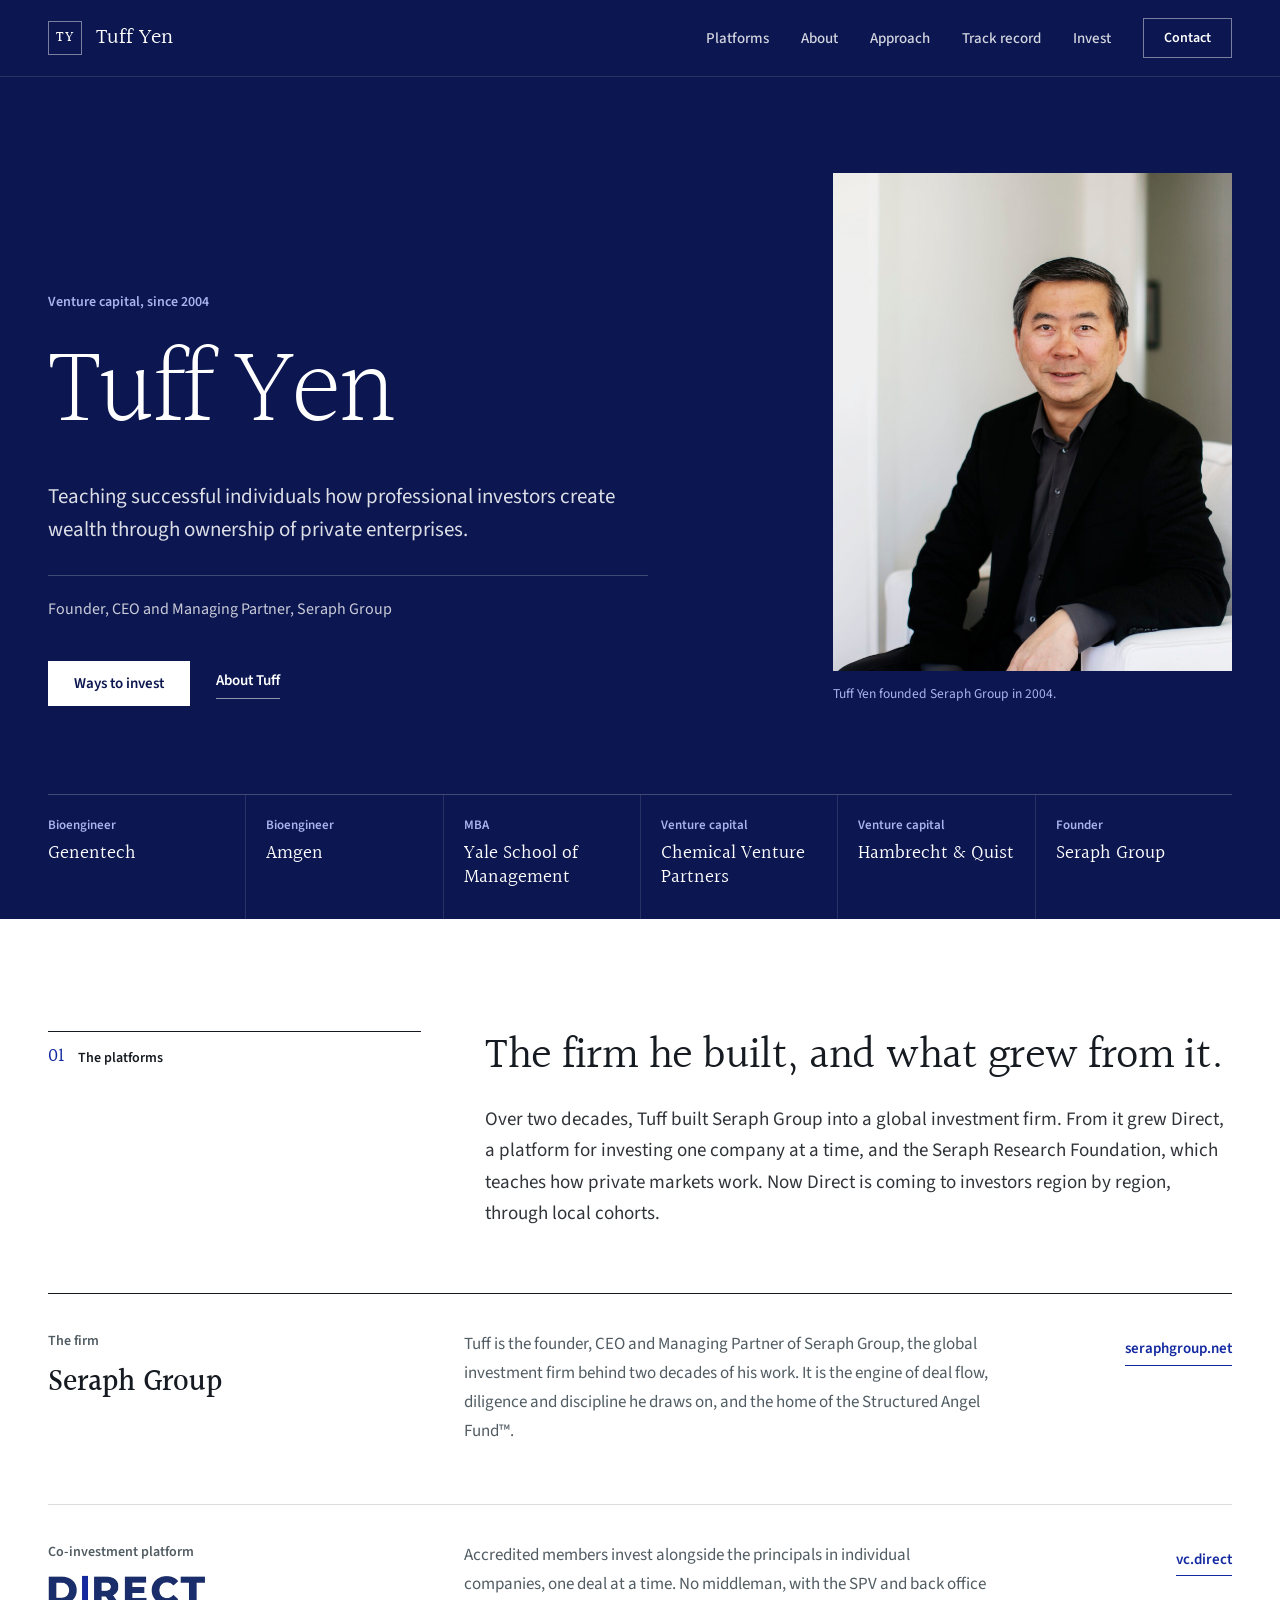
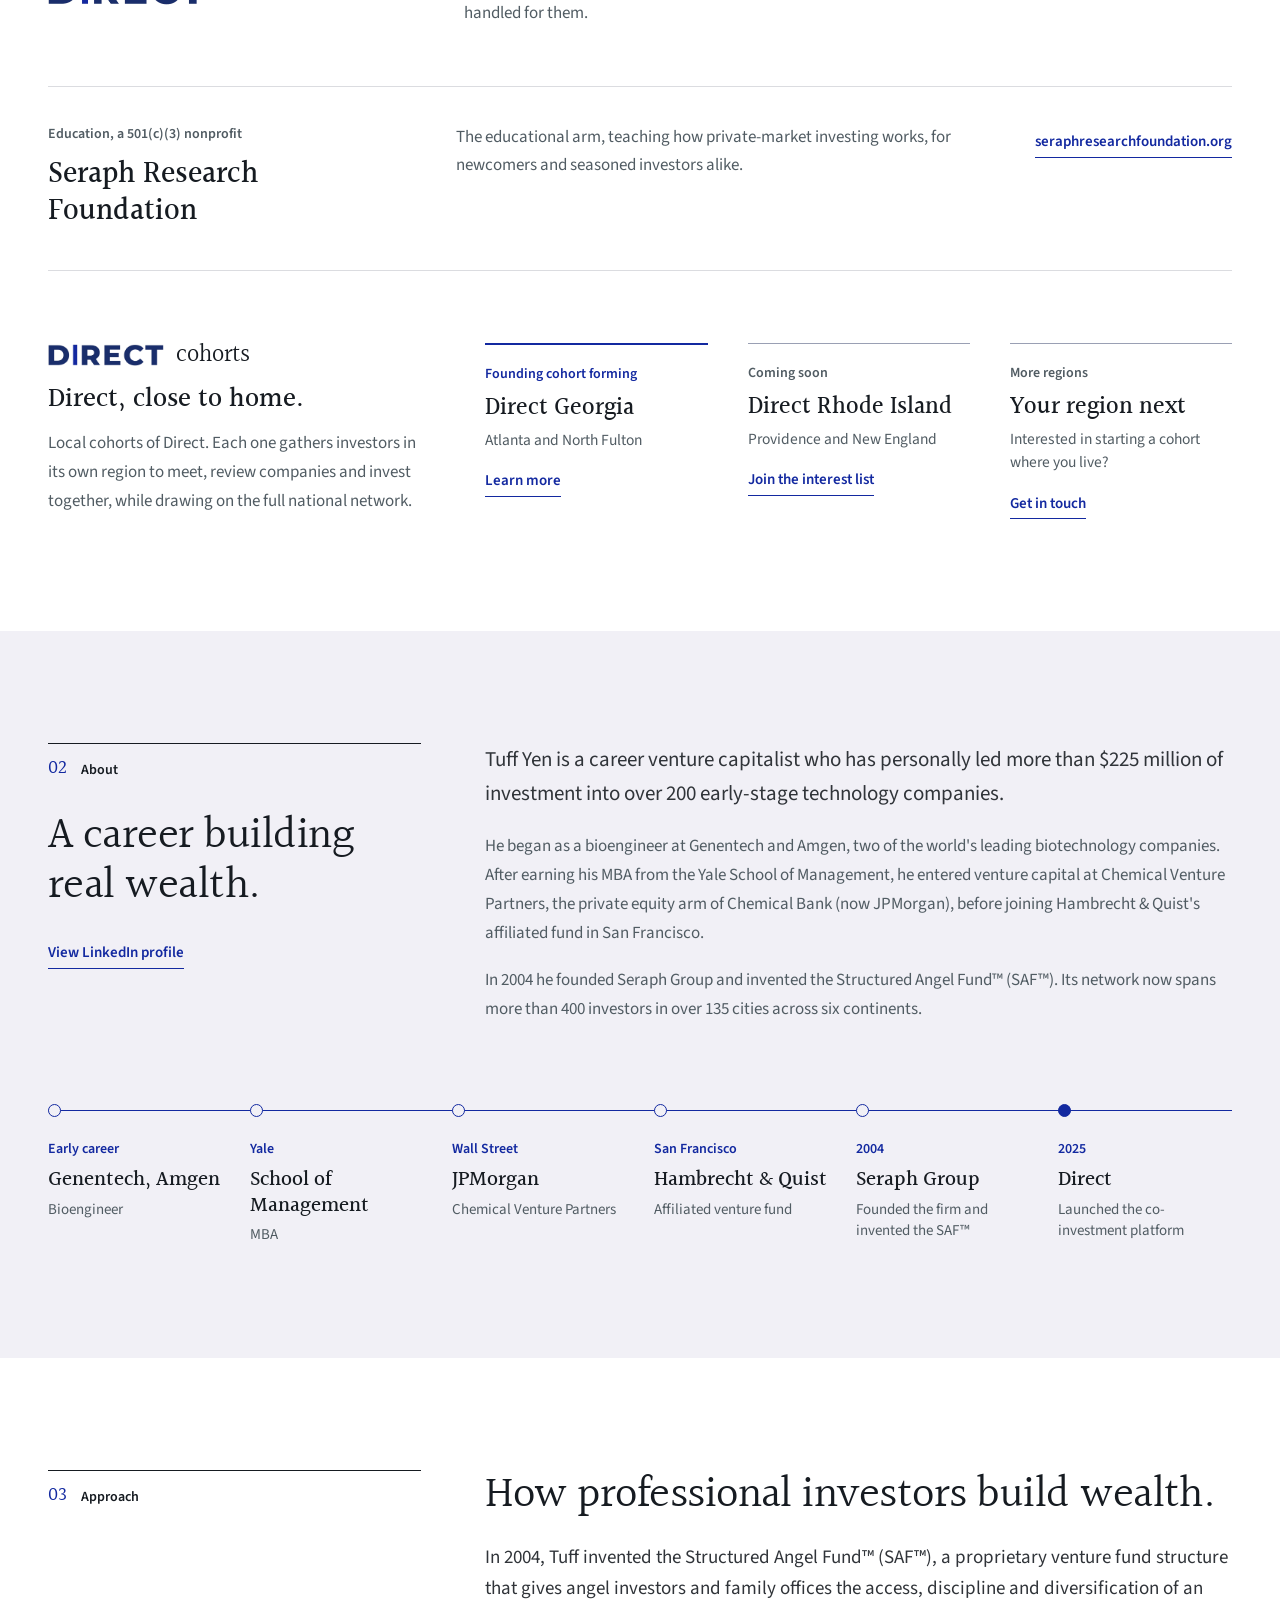
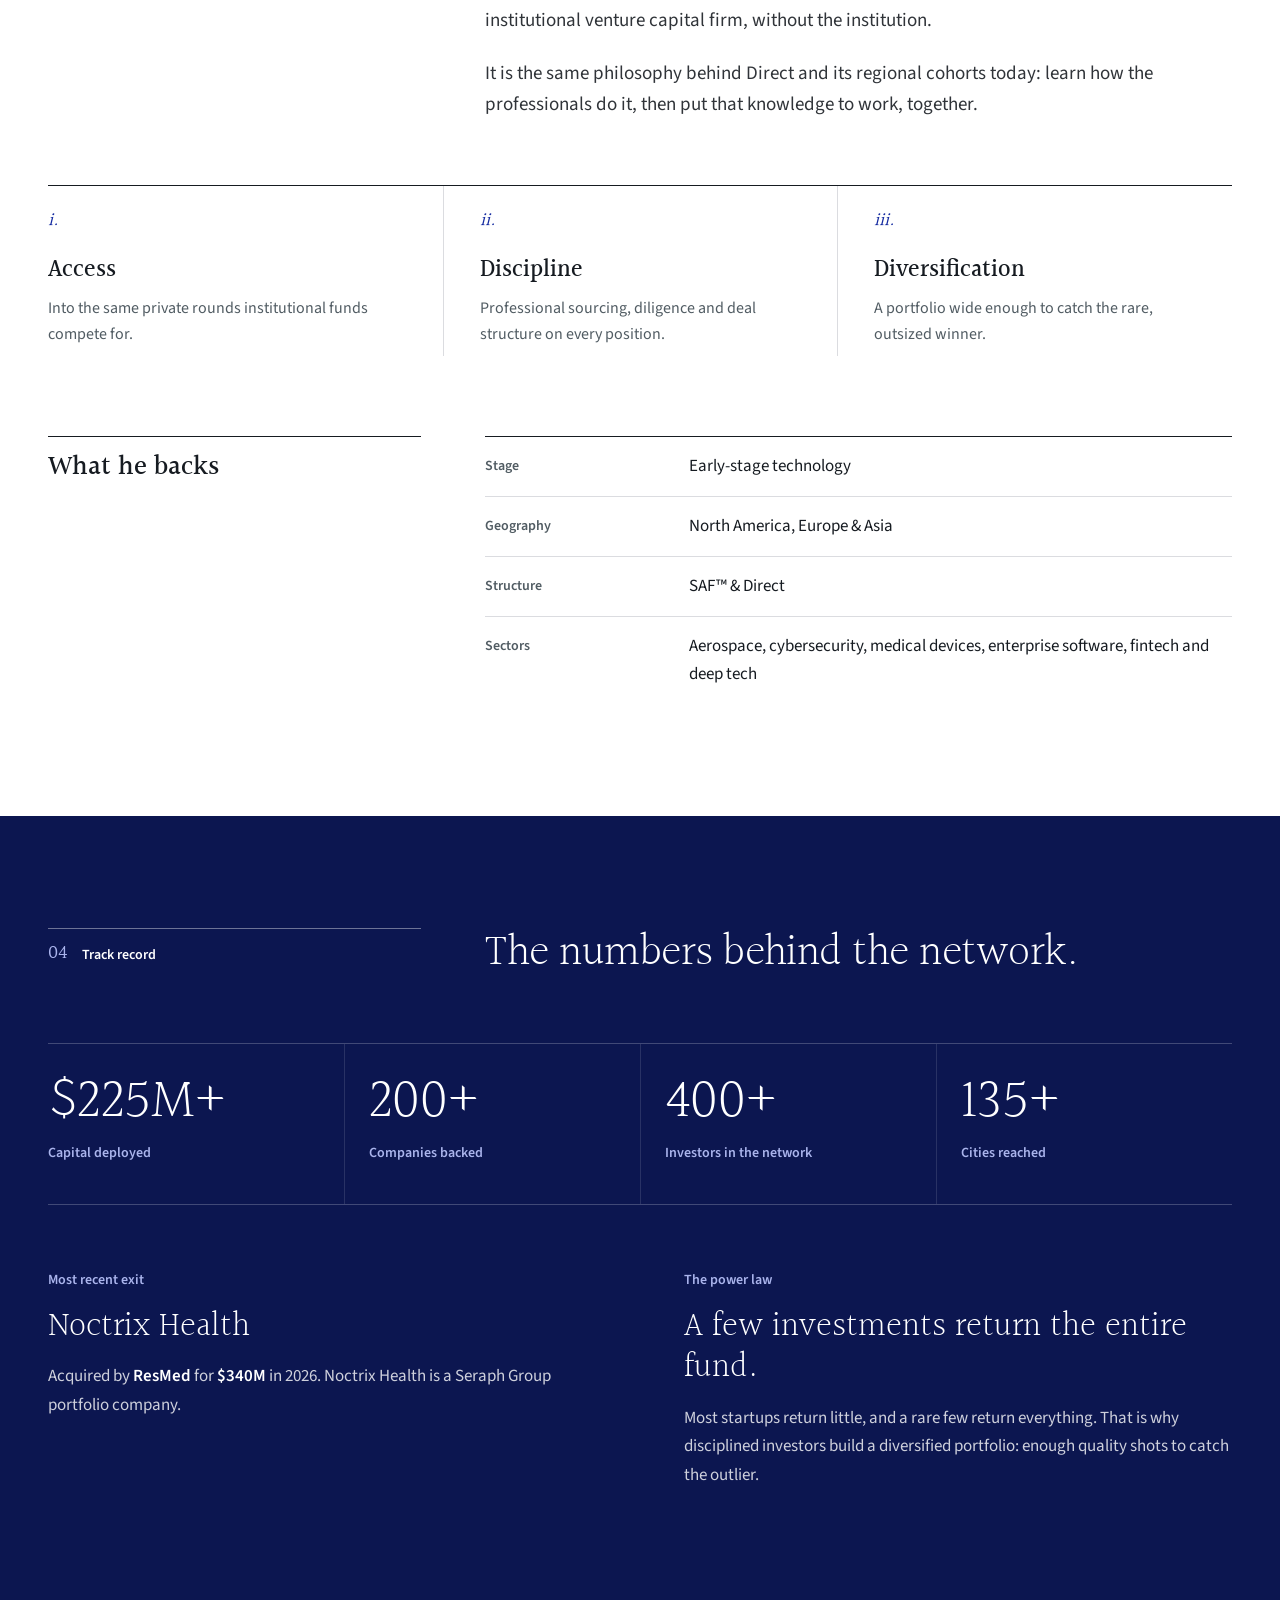
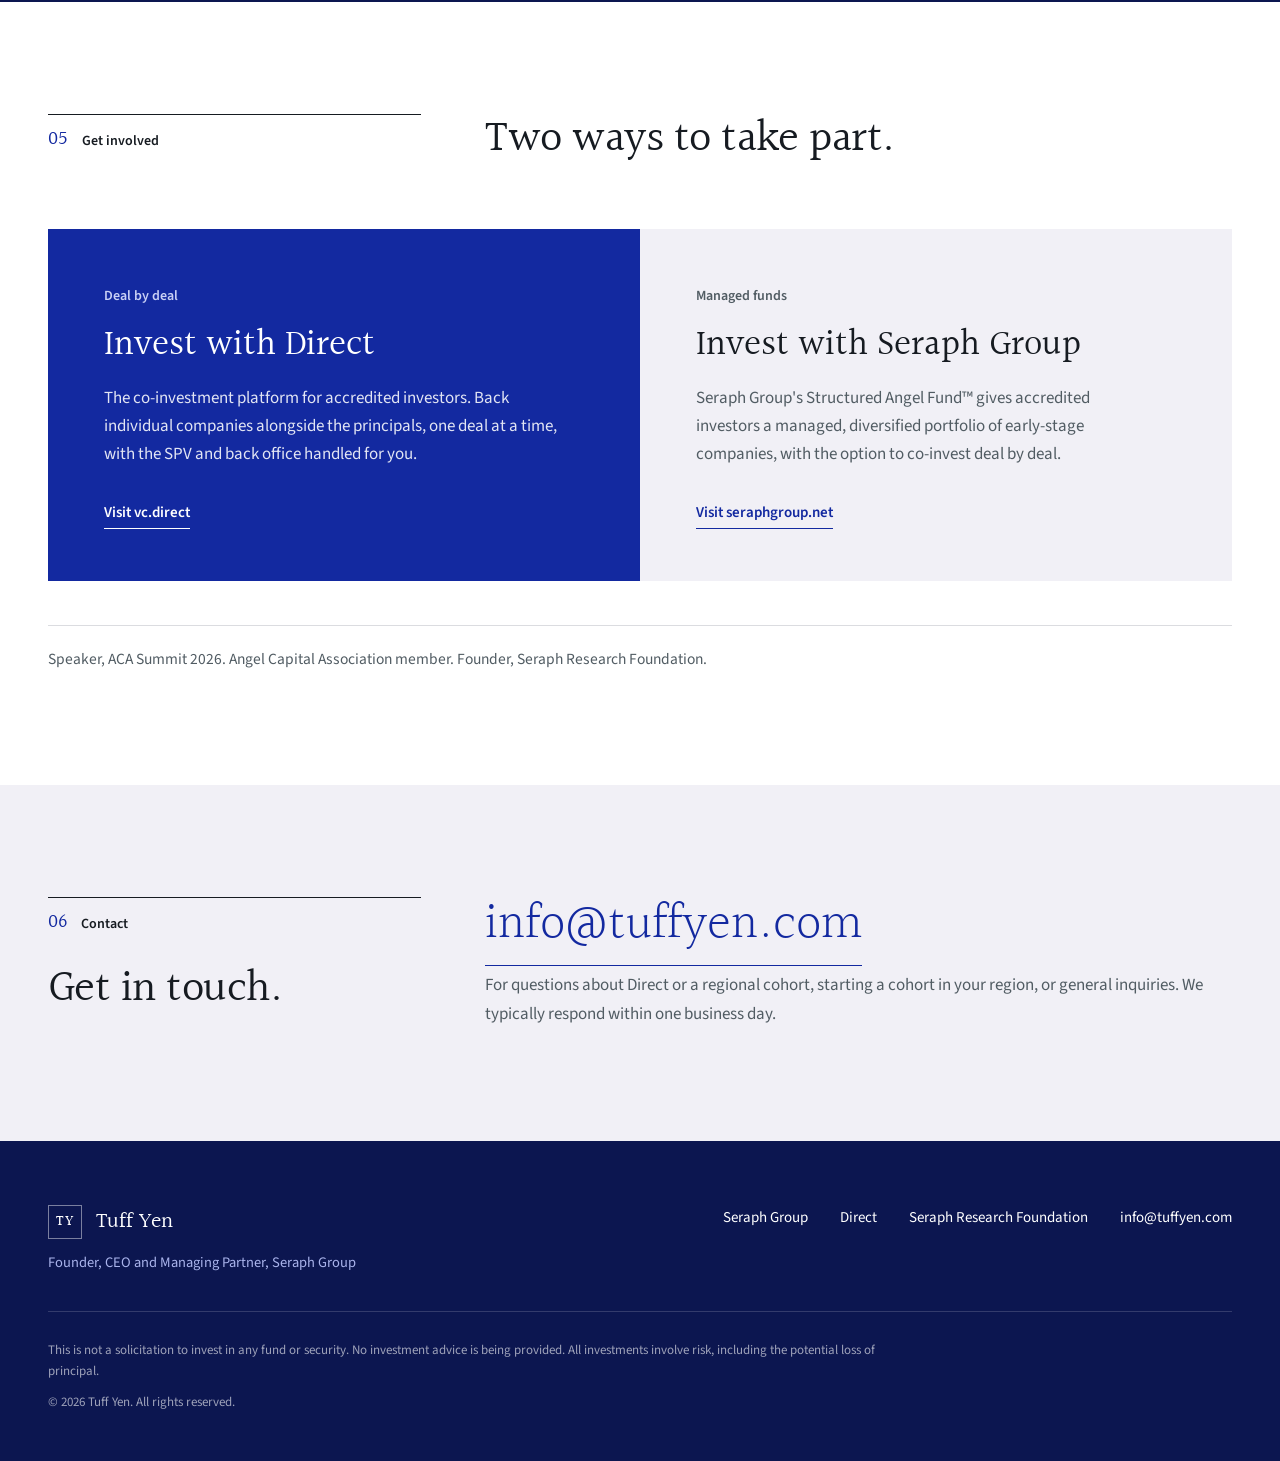
==== commit 661a5466: "Rebuild home page to match the new seraphgroup.net design Halant + Source Sans 3, navy/blue palette," ====
--- a/index.html
+++ b/index.html
@@ -1,33 +1,442 @@
 <!DOCTYPE html>
-<!-- tuffyen.com. Layout mirrors the Webflow build (site "Tuffyen.com"); edit there or here and keep both in sync. -->
-<html lang="en"><head><meta charset="utf-8"/><title>Tuff Yen | Venture Capitalist, Founder of Seraph Group</title><meta content="Tuff Yen is a career venture capitalist and the founder, CEO and Managing Partner of Seraph Group, with more than $225 million deployed into over 200 early-stage technology companies." name="description"/><meta content="Tuff Yen | Venture Capitalist, Founder of Seraph Group" property="og:title"/><meta content="Two decades in venture capital. Founder of Seraph Group, Direct and the Seraph Research Foundation." property="og:description"/><meta content="https://tuffyen.com/assets/tuff-yen-portrait.jpg" property="og:image"/><meta content="Tuff Yen | Venture Capitalist, Founder of Seraph Group" name="twitter:title"/><meta content="Two decades in venture capital. Founder of Seraph Group, Direct and the Seraph Research Foundation." name="twitter:description"/><meta property="og:type" content="website"/><meta content="summary_large_image" name="twitter:card"/><meta content="width=device-width, initial-scale=1" name="viewport"/><link href="assets/site.css" rel="stylesheet" type="text/css"/><script type="text/javascript">!function(o,c){var n=c.documentElement,t=" w-mod-";n.className+=t+"js",("ontouchstart"in o||o.DocumentTouch&&c instanceof DocumentTouch)&&(n.className+=t+"touch")}(window,document);</script><link href="assets/favicon.svg" rel="icon" type="image/svg+xml"/></head><body><div class="w-embed w-script"><link rel="preconnect" href="https://fonts.googleapis.com"><link rel="preconnect" href="https://fonts.gstatic.com" crossorigin><link href="https://fonts.googleapis.com/css2?family=Cormorant+Garamond:ital,wght@0,500;0,600;1,500;1,600&family=Inter:wght@400;500;600&display=swap" rel="stylesheet">
+<!-- tuffyen.com. Nov 2026 rebuild: shares type, color and section layout with the new seraphgroup.net (Halant + Source Sans 3, navy #0c1650, blue #1329a0). Self-contained: styles are in this file. directgeorgia/ still uses assets/site.css. -->
+<html lang="en">
+<head>
+<meta charset="utf-8"/>
+<title>Tuff Yen | Venture Capitalist, Founder of Seraph Group</title>
+<meta name="description" content="Tuff Yen is a career venture capitalist and the founder, CEO and Managing Partner of Seraph Group, with more than $225 million deployed into over 200 early-stage technology companies."/>
+<meta property="og:title" content="Tuff Yen | Venture Capitalist, Founder of Seraph Group"/>
+<meta property="og:description" content="Two decades in venture capital. Founder of Seraph Group, Direct and the Seraph Research Foundation."/>
+<meta property="og:image" content="https://tuffyen.com/assets/tuff-yen-portrait.jpg"/>
+<meta property="og:type" content="website"/>
+<meta name="twitter:card" content="summary_large_image"/>
+<meta name="twitter:title" content="Tuff Yen | Venture Capitalist, Founder of Seraph Group"/>
+<meta name="twitter:description" content="Two decades in venture capital. Founder of Seraph Group, Direct and the Seraph Research Foundation."/>
+<meta name="viewport" content="width=device-width, initial-scale=1"/>
+<link rel="icon" href="assets/favicon.svg" type="image/svg+xml"/>
+<link rel="preconnect" href="https://fonts.googleapis.com"/>
+<link rel="preconnect" href="https://fonts.gstatic.com" crossorigin/>
+<link href="https://fonts.googleapis.com/css2?family=Halant:wght@300;400;500;600&family=Source+Sans+3:wght@400;500;600;700&display=swap" rel="stylesheet"/>
 <style>
-html{scroll-behavior:smooth}
-body{margin:0;background:#F7F5F0;color:#1B2433;font-family:Inter,system-ui,sans-serif;-webkit-font-smoothing:antialiased;text-rendering:optimizeLegibility}
-[id]{scroll-margin-top:84px}
-@keyframes tyMarquee{from{transform:translateX(0)}to{transform:translateX(-50%)}}
-.ty-marquee-track{animation:tyMarquee 48s linear infinite}
-.ty-nav.is-scrolled{background:rgba(9,22,44,.94);backdrop-filter:blur(10px);-webkit-backdrop-filter:blur(10px);border-bottom-color:rgba(255,255,255,.08);padding-top:14px;padding-bottom:14px}
-html.ty-js [data-reveal]{opacity:0;transform:translateY(18px);transition:opacity .8s ease,transform .8s cubic-bezier(.2,.7,.2,1)}
-html.ty-js [data-reveal].is-in{opacity:1;transform:none}
-[data-bar]{transform-origin:bottom;transition:transform 1.1s cubic-bezier(.2,.7,.2,1)}
-html.ty-js .ty-plchart:not(.is-in) [data-bar]{transform:scaleY(.02)}
-.ty-plchart [data-bar]:nth-child(3n){transition-delay:.08s}.ty-plchart [data-bar]:nth-child(3n+1){transition-delay:.16s}
-@media (max-width:991px){.ty-navlinks.is-open{display:flex}}
-@media (prefers-reduced-motion:reduce){.ty-marquee-track{animation:none}html.ty-js [data-reveal]{opacity:1;transform:none}[data-bar]{transition:none}html.ty-js .ty-plchart:not(.is-in) [data-bar]{transform:none}}
+*,*::before,*::after{box-sizing:border-box}
+html{scroll-behavior:smooth;-webkit-text-size-adjust:100%}
+body{margin:0;background:#fff;color:#161b21;font-family:"Source Sans 3",Arial,sans-serif;font-size:17px;line-height:1.7;-webkit-font-smoothing:antialiased}
+img{max-width:100%;display:block}
+a{color:inherit}
+h1,h2,h3,p{margin:0}
+[id]{scroll-margin-top:96px}
+.wrap{width:100%;max-width:1280px;margin:0 auto;padding:0 48px}
+
+/* nav */
+.nav{position:sticky;top:0;z-index:60;background:#0c1650;border-bottom:1px solid rgba(255,255,255,.12)}
+.nav-in{display:flex;align-items:center;justify-content:space-between;max-width:1280px;height:76px;margin:0 auto;padding:0 48px}
+.brand{display:flex;align-items:center;gap:14px;text-decoration:none;color:#fff}
+.brand-mark{display:flex;align-items:center;justify-content:center;width:34px;height:34px;border:1px solid rgba(255,255,255,.45);font:500 14px/1 Halant,Georgia,serif;letter-spacing:.04em}
+.brand-name{font:400 22px/1 Halant,Georgia,serif}
+.menu{display:flex;align-items:center;gap:32px}
+.menu a{font-size:15px;font-weight:500;line-height:1;color:rgba(255,255,255,.82);text-decoration:none;padding:14px 0;transition:color .2s}
+.menu a:hover{color:#fff}
+.menu .cta{color:#fff;font-weight:600;font-size:14px;padding:12px 20px;border:1px solid rgba(255,255,255,.45);transition:background-color .2s,color .2s}
+.menu .cta:hover{background:#fff;color:#0c1650}
+.burger{display:none;background:none;border:0;padding:14px 0;color:#fff;font:600 14px/1 "Source Sans 3",Arial,sans-serif;cursor:pointer}
+
+/* hero */
+.hero{background:#0c1650;color:#fff;padding:96px 0 0}
+.hero-grid{display:grid;grid-template-columns:7fr 4fr;column-gap:88px;row-gap:48px;align-items:end}
+.kicker{font-size:14px;font-weight:600;color:#aab4ec;margin-bottom:26px}
+.hero h1{font:300 clamp(64px,8.4vw,116px)/.98 Halant,Georgia,serif;letter-spacing:-.02em}
+.hero-lead{margin-top:34px;max-width:600px;font-size:21px;line-height:1.6;color:rgba(255,255,255,.86)}
+.hero-role{margin-top:28px;padding-top:20px;max-width:600px;border-top:1px solid rgba(255,255,255,.22);font-size:16px;color:rgba(255,255,255,.78)}
+.actions{display:flex;flex-wrap:wrap;align-items:center;gap:26px;margin-top:38px}
+.btn{display:inline-block;padding:15px 26px;background:#fff;color:#0c1650;font-size:15px;font-weight:600;line-height:1;text-decoration:none;transition:background-color .2s}
+.btn:hover{background:#aab4ec}
+.link-light{font-size:15px;font-weight:600;color:#fff;text-decoration:none;border-bottom:1px solid rgba(255,255,255,.55);padding-bottom:4px}
+.link-light:hover{border-bottom-color:#fff}
+.portrait{width:100%;aspect-ratio:4/5;object-fit:cover;object-position:center top}
+.portrait-cap{margin-top:12px;font-size:13.5px;color:#aab4ec}
+.career{display:grid;grid-template-columns:repeat(6,1fr);margin-top:88px;border-top:1px solid rgba(255,255,255,.22)}
+.career div{padding:22px 16px 30px 20px;border-left:1px solid rgba(255,255,255,.12);font:400 19px/1.25 Halant,Georgia,serif;color:#fff}
+.career div:first-child{padding-left:0;border-left:0}
+.career span{display:block;margin-bottom:8px;font:600 13px/1.3 "Source Sans 3",Arial,sans-serif;color:#aab4ec}
+
+/* sections */
+.sec{padding:112px 0;background:#fff}
+.sec-mist{padding:112px 0;background:#f1f0f6}
+.sec-navy{padding:112px 0;background:#0c1650;color:#fff}
+.head{display:grid;grid-template-columns:4fr 8fr;column-gap:64px;row-gap:22px;align-items:start;margin-bottom:64px}
+.idx{display:flex;align-items:baseline;gap:14px;padding-top:14px;border-top:1px solid #161b21;font-size:14px;font-weight:600}
+.idx b{font:400 20px/1 Halant,Georgia,serif;color:#1329a0}
+.sec-navy .idx{border-top-color:rgba(255,255,255,.4)}
+.sec-navy .idx b{color:#aab4ec}
+h2{font:400 clamp(30px,3.4vw,44px)/1.16 Halant,Georgia,serif;letter-spacing:-.012em}
+.sec-navy h2{font-weight:300}
+.intro{margin-top:22px;max-width:760px;font-size:19px;line-height:1.65;color:#303439}
+h3{font:500 27px/1.22 Halant,Georgia,serif}
+.p{color:#515c63;margin-bottom:18px}
+.p:last-child{margin-bottom:0}
+.lead{font-size:21px;line-height:1.6;color:#303439;margin-bottom:22px}
+.link{display:inline-block;font-size:15px;font-weight:600;color:#1329a0;text-decoration:none;border-bottom:1px solid #1329a0;padding-bottom:3px}
+.link:hover{color:#0c1650;border-bottom-color:#0c1650}
+
+/* platforms: ruled rows */
+.rows{border-top:1px solid #161b21}
+.row{display:grid;grid-template-columns:4fr 6fr 2fr;column-gap:64px;row-gap:14px;align-items:start;padding:36px 0 40px;border-bottom:1px solid #dbdce0;text-decoration:none;color:inherit}
+.row-k{display:block;margin-bottom:10px;font-size:14px;font-weight:600;color:#515c63}
+.row h3{font-size:30px}
+.row-logo{height:30px;width:auto;margin-top:4px}
+.row .link{justify-self:end;margin-top:6px}
+.row:hover h3{color:#1329a0}
+.cohorts{display:grid;grid-template-columns:4fr 8fr;column-gap:64px;row-gap:28px;margin-top:72px}
+.cohorts-word{display:flex;align-items:center;gap:12px;margin-bottom:16px;font:400 24px/1 Halant,Georgia,serif;color:#161b21}
+.cohorts-word img{height:22px;width:auto}
+.cohort-grid{display:grid;grid-template-columns:repeat(3,1fr);column-gap:40px;row-gap:28px}
+.cohort{display:block;padding-top:18px;border-top:2px solid #1329a0;text-decoration:none;color:inherit}
+.cohort.soon{border-top:1px solid #9aa0b4}
+.cohort-s{font-size:14px;font-weight:600;color:#1329a0}
+.cohort.soon .cohort-s{color:#515c63}
+.cohort-n{margin-top:8px;font:500 24px/1.2 Halant,Georgia,serif}
+.cohort-m{margin-top:6px;font-size:15.5px;line-height:1.5;color:#515c63}
+.cohort-go{display:inline-block;margin-top:16px;font-size:15px;font-weight:600;color:#1329a0;border-bottom:1px solid #1329a0;padding-bottom:2px}
+
+/* about */
+.about{display:grid;grid-template-columns:4fr 8fr;column-gap:64px;row-gap:28px}
+.path{position:relative;display:grid;grid-template-columns:repeat(6,1fr);column-gap:28px;margin-top:80px}
+.path::before{content:"";position:absolute;left:0;right:0;top:6px;height:1px;background:#1329a0}
+.step{position:relative;padding-top:34px}
+.step::before{content:"";position:absolute;left:0;top:0;width:13px;height:13px;border:1px solid #1329a0;border-radius:50%;background:#f1f0f6}
+.step.now::before{background:#1329a0}
+.step-y{font-size:14px;font-weight:600;color:#1329a0}
+.step-h{margin-top:6px;font:500 21px/1.2 Halant,Georgia,serif}
+.step-d{margin-top:6px;font-size:15px;line-height:1.45;color:#515c63}
+
+/* approach */
+.cols3{display:grid;grid-template-columns:repeat(3,1fr);border-top:1px solid #161b21;margin-top:64px}
+.col{padding:26px 36px 8px 36px;border-left:1px solid #dbdce0}
+.col:first-child{padding-left:0;border-left:0}
+.col-n{font:400 18px/1 Halant,Georgia,serif;font-style:italic;color:#1329a0}
+.col h3{margin:26px 0 10px;font-size:24px}
+.col p{font-size:16px;line-height:1.65;color:#515c63}
+.defs{display:grid;grid-template-columns:4fr 8fr;column-gap:64px;row-gap:20px;margin-top:80px}
+.defs h3{padding-top:14px;border-top:1px solid #161b21}
+.def{display:grid;grid-template-columns:180px 1fr;column-gap:24px;padding:15px 0;border-top:1px solid #dbdce0;font-size:17px}
+.def:first-child{border-top-color:#161b21}
+.def span{font-size:14px;font-weight:600;color:#515c63;padding-top:3px}
+
+/* track record */
+.ledger{display:grid;grid-template-columns:repeat(4,1fr);border-top:1px solid rgba(255,255,255,.22);border-bottom:1px solid rgba(255,255,255,.22)}
+.fig{padding:30px 12px 38px 24px;border-left:1px solid rgba(255,255,255,.12)}
+.fig:first-child{padding-left:0;border-left:0}
+.fig-n{font:300 clamp(40px,4.4vw,58px)/1 Halant,Georgia,serif;letter-spacing:-.01em}
+.fig-l{margin-top:12px;font-size:14px;font-weight:600;color:#aab4ec}
+.record{display:grid;grid-template-columns:1fr 1fr;column-gap:88px;row-gap:44px;margin-top:64px}
+.record-k{font-size:14px;font-weight:600;color:#aab4ec;margin-bottom:14px}
+.record h3{font-weight:300;font-size:34px;color:#fff}
+.record p{margin-top:14px;color:rgba(255,255,255,.8)}
+.record strong{color:#fff;font-weight:600}
+
+/* get involved */
+.pair{display:grid;grid-template-columns:1fr 1fr}
+.panel{display:flex;flex-direction:column;align-items:flex-start;min-height:340px;padding:56px 56px 52px;text-decoration:none}
+.panel-mist{background:#f1f0f6;color:#161b21}
+.panel-blue{background:#1329a0;color:#fff}
+.panel-k{font-size:14px;font-weight:600;color:#515c63;margin-bottom:16px}
+.panel-blue .panel-k{color:#c9d0f5}
+.panel h3{font-weight:400;font-size:36px;line-height:1.14}
+.panel p{margin:18px 0 32px;max-width:460px;font-size:17px;line-height:1.65;color:#515c63}
+.panel-blue p{color:rgba(255,255,255,.88)}
+.panel-go{margin-top:auto;font-size:15px;font-weight:600;border-bottom:1px solid currentColor;padding-bottom:3px;color:#1329a0}
+.panel-blue .panel-go{color:#fff}
+.creds{margin-top:44px;padding-top:20px;border-top:1px solid #dbdce0;font-size:15.5px;color:#515c63}
+
+/* contact + footer */
+.contact{display:grid;grid-template-columns:4fr 8fr;column-gap:64px;row-gap:24px;align-items:start}
+.email{font:300 clamp(30px,4vw,52px)/1.1 Halant,Georgia,serif;color:#1329a0;text-decoration:none;border-bottom:1px solid #1329a0}
+.note{margin-top:18px;color:#515c63}
+.foot{background:#0c1650;color:rgba(255,255,255,.78);padding:64px 0 48px;font-size:15px}
+.foot-top{display:flex;justify-content:space-between;align-items:flex-start;flex-wrap:wrap;gap:28px 48px;padding-bottom:36px;border-bottom:1px solid rgba(255,255,255,.16)}
+.foot-tag{margin-top:12px;font-size:14.5px;color:#aab4ec}
+.foot-links{display:flex;flex-wrap:wrap;gap:12px 32px}
+.foot-links a{color:#fff;text-decoration:none}
+.foot-links a:hover{text-decoration:underline}
+.fine{margin-top:28px;max-width:860px;font-size:13px;line-height:1.6;color:rgba(255,255,255,.6)}
+
+@media (max-width:991px){
+  .wrap,.nav-in{padding-left:24px;padding-right:24px}
+  .burger{display:block}
+  .menu{display:none;position:absolute;left:0;right:0;top:76px;flex-direction:column;align-items:flex-start;gap:0;padding:8px 24px 24px;background:#0c1650;border-bottom:1px solid rgba(255,255,255,.12)}
+  .menu.is-open{display:flex}
+  .menu .cta{margin-top:12px}
+  .hero{padding-top:64px}
+  .hero-grid,.head,.about,.cohorts,.defs,.contact,.record{grid-template-columns:1fr}
+  .hero-fig{max-width:340px}
+  .career{grid-template-columns:repeat(3,1fr);margin-top:56px}
+  .career div{border-left:0;padding-left:0;border-top:1px solid rgba(255,255,255,.12)}
+  .sec,.sec-mist,.sec-navy{padding:72px 0}
+  .head{margin-bottom:40px}
+  .row{grid-template-columns:1fr}
+  .row .link{justify-self:start}
+  .path{grid-template-columns:1fr 1fr;row-gap:36px}
+  .path::before{display:none}
+  .cols3{grid-template-columns:1fr}
+  .col{padding:24px 0;border-left:0;border-top:1px solid #dbdce0}
+  .col:first-child{border-top:0}
+  .ledger{grid-template-columns:1fr 1fr}
+  .fig{padding-left:0;border-left:0}
+  .pair{grid-template-columns:1fr}
+  .panel{min-height:0;padding:40px 28px}
+}
+@media (max-width:600px){
+  .cohort-grid,.career{grid-template-columns:1fr}
+  .def{grid-template-columns:1fr;row-gap:2px}
+  .path{grid-template-columns:1fr}
+}
 </style>
+</head>
+<body>
+
+<nav class="nav">
+  <div class="nav-in">
+    <a href="#top" class="brand"><span class="brand-mark">TY</span><span class="brand-name">Tuff Yen</span></a>
+    <button class="burger" aria-expanded="false" aria-controls="menu">Menu</button>
+    <div class="menu" id="menu">
+      <a href="#platforms">Platforms</a>
+      <a href="#about">About</a>
+      <a href="#approach">Approach</a>
+      <a href="#record">Track record</a>
+      <a href="#invest">Invest</a>
+      <a href="#contact" class="cta">Contact</a>
+    </div>
+  </div>
+</nav>
+
+<header id="top" class="hero">
+  <div class="wrap">
+    <div class="hero-grid">
+      <div>
+        <div class="kicker">Venture capital, since 2004</div>
+        <h1>Tuff Yen</h1>
+        <p class="hero-lead">Teaching successful individuals how professional investors create wealth through ownership of private enterprises.</p>
+        <div class="hero-role">Founder, CEO and Managing Partner, Seraph Group</div>
+        <div class="actions">
+          <a href="#invest" class="btn">Ways to invest</a>
+          <a href="#about" class="link-light">About Tuff</a>
+        </div>
+      </div>
+      <div class="hero-fig">
+        <img src="assets/tuff-yen-portrait.jpg" alt="Tuff Yen, Founder, CEO and Managing Partner of Seraph Group" class="portrait"/>
+        <div class="portrait-cap">Tuff Yen founded Seraph Group in 2004.</div>
+      </div>
+    </div>
+    <div class="career">
+      <div><span>Bioengineer</span>Genentech</div>
+      <div><span>Bioengineer</span>Amgen</div>
+      <div><span>MBA</span>Yale School of Management</div>
+      <div><span>Venture capital</span>Chemical Venture Partners</div>
+      <div><span>Venture capital</span>Hambrecht &amp; Quist</div>
+      <div><span>Founder</span>Seraph Group</div>
+    </div>
+  </div>
+</header>
+
+<section id="platforms" class="sec">
+  <div class="wrap">
+    <div class="head">
+      <div class="idx"><b>01</b>The platforms</div>
+      <div>
+        <h2>The firm he built, and what grew from it.</h2>
+        <p class="intro">Over two decades, Tuff built Seraph Group into a global investment firm. From it grew Direct, a platform for investing one company at a time, and the Seraph Research Foundation, which teaches how private markets work. Now Direct is coming to investors region by region, through local cohorts.</p>
+      </div>
+    </div>
+
+    <div class="rows">
+      <a href="https://seraphgroup.net" rel="noopener" class="row">
+        <div><span class="row-k">The firm</span><h3>Seraph Group</h3></div>
+        <p class="p">Tuff is the founder, CEO and Managing Partner of Seraph Group, the global investment firm behind two decades of his work. It is the engine of deal flow, diligence and discipline he draws on, and the home of the Structured Angel Fund™.</p>
+        <span class="link">seraphgroup.net</span>
+      </a>
+      <a href="https://vc.direct" rel="noopener" class="row">
+        <div><span class="row-k">Co-investment platform</span><img src="assets/direct-wordmark-color.png" alt="Direct" class="row-logo"/></div>
+        <p class="p">Accredited members invest alongside the principals in individual companies, one deal at a time. No middleman, with the SPV and back office handled for them.</p>
+        <span class="link">vc.direct</span>
+      </a>
+      <a href="https://seraphresearchfoundation.org" rel="noopener" class="row">
+        <div><span class="row-k">Education, a 501(c)(3) nonprofit</span><h3>Seraph Research Foundation</h3></div>
+        <p class="p">The educational arm, teaching how private-market investing works, for newcomers and seasoned investors alike.</p>
+        <span class="link">seraphresearchfoundation.org</span>
+      </a>
+    </div>
+
+    <div id="cohorts" class="cohorts">
+      <div>
+        <div class="cohorts-word"><img src="assets/direct-wordmark-color.png" alt="Direct"/>cohorts</div>
+        <h3>Direct, close to home.</h3>
+        <p class="p" style="margin-top:14px">Local cohorts of Direct. Each one gathers investors in its own region to meet, review companies and invest together, while drawing on the full national network.</p>
+      </div>
+      <div class="cohort-grid">
+        <a href="directgeorgia/" class="cohort">
+          <div class="cohort-s">Founding cohort forming</div>
+          <div class="cohort-n">Direct Georgia</div>
+          <div class="cohort-m">Atlanta and North Fulton</div>
+          <span class="cohort-go">Learn more</span>
+        </a>
+        <a href="mailto:info@tuffyen.com?subject=Direct%20Rhode%20Island" class="cohort soon">
+          <div class="cohort-s">Coming soon</div>
+          <div class="cohort-n">Direct Rhode Island</div>
+          <div class="cohort-m">Providence and New England</div>
+          <span class="cohort-go">Join the interest list</span>
+        </a>
+        <a href="#contact" class="cohort soon">
+          <div class="cohort-s">More regions</div>
+          <div class="cohort-n">Your region next</div>
+          <div class="cohort-m">Interested in starting a cohort where you live?</div>
+          <span class="cohort-go">Get in touch</span>
+        </a>
+      </div>
+    </div>
+  </div>
+</section>
+
+<section id="about" class="sec-mist">
+  <div class="wrap">
+    <div class="about">
+      <div>
+        <div class="idx"><b>02</b>About</div>
+        <h2 style="margin-top:28px">A career building real wealth.</h2>
+        <p style="margin-top:26px"><a href="https://www.linkedin.com/in/tuff-yen-0ab64b10b/" rel="noopener" class="link">View LinkedIn profile</a></p>
+      </div>
+      <div>
+        <p class="lead">Tuff Yen is a career venture capitalist who has personally led more than $225 million of investment into over 200 early-stage technology companies.</p>
+        <p class="p">He began as a bioengineer at Genentech and Amgen, two of the world's leading biotechnology companies. After earning his MBA from the Yale School of Management, he entered venture capital at Chemical Venture Partners, the private equity arm of Chemical Bank (now JPMorgan), before joining Hambrecht &amp; Quist's affiliated fund in San Francisco.</p>
+        <p class="p">In 2004 he founded Seraph Group and invented the Structured Angel Fund™ (SAF™). Its network now spans more than 400 investors in over 135 cities across six continents.</p>
+      </div>
+    </div>
+    <div class="path">
+      <div class="step"><div class="step-y">Early career</div><div class="step-h">Genentech, Amgen</div><div class="step-d">Bioengineer</div></div>
+      <div class="step"><div class="step-y">Yale</div><div class="step-h">School of Management</div><div class="step-d">MBA</div></div>
+      <div class="step"><div class="step-y">Wall Street</div><div class="step-h">JPMorgan</div><div class="step-d">Chemical Venture Partners</div></div>
+      <div class="step"><div class="step-y">San Francisco</div><div class="step-h">Hambrecht &amp; Quist</div><div class="step-d">Affiliated venture fund</div></div>
+      <div class="step"><div class="step-y">2004</div><div class="step-h">Seraph Group</div><div class="step-d">Founded the firm and invented the SAF™</div></div>
+      <div class="step now"><div class="step-y">2025</div><div class="step-h">Direct</div><div class="step-d">Launched the co-investment platform</div></div>
+    </div>
+  </div>
+</section>
+
+<section id="approach" class="sec">
+  <div class="wrap">
+    <div class="head">
+      <div class="idx"><b>03</b>Approach</div>
+      <div>
+        <h2>How professional investors build wealth.</h2>
+        <p class="intro">In 2004, Tuff invented the Structured Angel Fund™ (SAF™), a proprietary venture fund structure that gives angel investors and family offices the access, discipline and diversification of an institutional venture capital firm, without the institution.</p>
+        <p class="intro">It is the same philosophy behind Direct and its regional cohorts today: learn how the professionals do it, then put that knowledge to work, together.</p>
+      </div>
+    </div>
+    <div class="cols3">
+      <div class="col"><div class="col-n">i.</div><h3>Access</h3><p>Into the same private rounds institutional funds compete for.</p></div>
+      <div class="col"><div class="col-n">ii.</div><h3>Discipline</h3><p>Professional sourcing, diligence and deal structure on every position.</p></div>
+      <div class="col"><div class="col-n">iii.</div><h3>Diversification</h3><p>A portfolio wide enough to catch the rare, outsized winner.</p></div>
+    </div>
+    <div class="defs">
+      <h3>What he backs</h3>
+      <div>
+        <div class="def"><span>Stage</span>Early-stage technology</div>
+        <div class="def"><span>Geography</span>North America, Europe &amp; Asia</div>
+        <div class="def"><span>Structure</span>SAF™ &amp; Direct</div>
+        <div class="def"><span>Sectors</span>Aerospace, cybersecurity, medical devices, enterprise software, fintech and deep tech</div>
+      </div>
+    </div>
+  </div>
+</section>
+
+<section id="record" class="sec-navy">
+  <div class="wrap">
+    <div class="head">
+      <div class="idx"><b>04</b>Track record</div>
+      <h2>The numbers behind the network.</h2>
+    </div>
+    <div class="ledger">
+      <div class="fig"><div class="fig-n">$225M+</div><div class="fig-l">Capital deployed</div></div>
+      <div class="fig"><div class="fig-n">200+</div><div class="fig-l">Companies backed</div></div>
+      <div class="fig"><div class="fig-n">400+</div><div class="fig-l">Investors in the network</div></div>
+      <div class="fig"><div class="fig-n">135+</div><div class="fig-l">Cities reached</div></div>
+    </div>
+    <div class="record">
+      <div>
+        <div class="record-k">Most recent exit</div>
+        <h3>Noctrix Health</h3>
+        <p>Acquired by <strong>ResMed</strong> for <strong>$340M</strong> in 2026. Noctrix Health is a Seraph Group portfolio company.</p>
+      </div>
+      <div>
+        <div class="record-k">The power law</div>
+        <h3>A few investments return the entire fund.</h3>
+        <p>Most startups return little, and a rare few return everything. That is why disciplined investors build a diversified portfolio: enough quality shots to catch the outlier.</p>
+      </div>
+    </div>
+  </div>
+</section>
+
+<section id="invest" class="sec">
+  <div class="wrap">
+    <div class="head">
+      <div class="idx"><b>05</b>Get involved</div>
+      <h2>Two ways to take part.</h2>
+    </div>
+    <div class="pair">
+      <a href="https://vc.direct" rel="noopener" class="panel panel-blue">
+        <div class="panel-k">Deal by deal</div>
+        <h3>Invest with Direct</h3>
+        <p>The co-investment platform for accredited investors. Back individual companies alongside the principals, one deal at a time, with the SPV and back office handled for you.</p>
+        <span class="panel-go">Visit vc.direct</span>
+      </a>
+      <a href="https://seraphgroup.net" rel="noopener" class="panel panel-mist">
+        <div class="panel-k">Managed funds</div>
+        <h3>Invest with Seraph Group</h3>
+        <p>Seraph Group's Structured Angel Fund™ gives accredited investors a managed, diversified portfolio of early-stage companies, with the option to co-invest deal by deal.</p>
+        <span class="panel-go">Visit seraphgroup.net</span>
+      </a>
+    </div>
+    <div class="creds">Speaker, ACA Summit 2026. Angel Capital Association member. Founder, Seraph Research Foundation.</div>
+  </div>
+</section>
+
+<section id="contact" class="sec-mist">
+  <div class="wrap">
+    <div class="contact">
+      <div>
+        <div class="idx"><b>06</b>Contact</div>
+        <h2 style="margin-top:28px">Get in touch.</h2>
+      </div>
+      <div>
+        <a href="mailto:info@tuffyen.com" class="email">info@tuffyen.com</a>
+        <p class="note">For questions about Direct or a regional cohort, starting a cohort in your region, or general inquiries. We typically respond within one business day.</p>
+      </div>
+    </div>
+  </div>
+</section>
+
+<footer class="foot">
+  <div class="wrap">
+    <div class="foot-top">
+      <div>
+        <div class="brand"><span class="brand-mark">TY</span><span class="brand-name">Tuff Yen</span></div>
+        <div class="foot-tag">Founder, CEO and Managing Partner, Seraph Group</div>
+      </div>
+      <div class="foot-links">
+        <a href="https://seraphgroup.net" rel="noopener">Seraph Group</a>
+        <a href="https://vc.direct" rel="noopener">Direct</a>
+        <a href="https://seraphresearchfoundation.org" rel="noopener">Seraph Research Foundation</a>
+        <a href="mailto:info@tuffyen.com">info@tuffyen.com</a>
+      </div>
+    </div>
+    <div class="fine">This is not a solicitation to invest in any fund or security. No investment advice is being provided. All investments involve risk, including the potential loss of principal.</div>
+    <div class="fine" style="margin-top:10px">© 2026 Tuff Yen. All rights reserved.</div>
+  </div>
+</footer>
+
 <script>
-document.documentElement.classList.add('ty-js');
-document.addEventListener('DOMContentLoaded',function(){
- var nav=document.querySelector('.ty-nav');
- function onS(){if(nav)nav.classList.toggle('is-scrolled',window.scrollY>40)}
- onS();window.addEventListener('scroll',onS,{passive:true});
- var btn=document.querySelector('.ty-burger'),links=document.querySelector('.ty-navlinks');
- if(btn&&links){btn.addEventListener('click',function(){var o=links.classList.toggle('is-open');btn.setAttribute('aria-expanded',o)});links.addEventListener('click',function(e){if(e.target.closest('a')){links.classList.remove('is-open');btn.setAttribute('aria-expanded','false')}})}
- var els=document.querySelectorAll('[data-reveal],.ty-plchart');
- if(!('IntersectionObserver' in window)){els.forEach(function(e){e.classList.add('is-in')});return}
- var io=new IntersectionObserver(function(es){es.forEach(function(en){if(en.isIntersecting){en.target.classList.add('is-in');io.unobserve(en.target)}})},{threshold:.12});
- els.forEach(function(e){io.observe(e)});
- setTimeout(function(){els.forEach(function(e){e.classList.add('is-in')})},4000);
-});
-</script></div><nav class="ty-nav"><div class="ty-navin"><a href="#top" class="ty-brand"><span class="ty-brandmark">TY</span><span class="ty-brandname">Tuff Yen</span></a><div class="ty-navlinks"><a href="#platforms" class="ty-navlink">Platforms</a><a href="#about" class="ty-navlink">About</a><a href="#philosophy" class="ty-navlink">Philosophy</a><a href="#record" class="ty-navlink">Track Record</a><a href="#contact" class="ty-navcta">Contact</a></div><a aria-label="Open menu" aria-expanded="false" href="#" class="ty-burger w-button"><span class="ty-burgerline"></span><span class="ty-burgerline"></span></a></div></nav><header id="top" class="ty-hero"><div class="ty-herogrid"><div><div class="ty-eyebrow">Venture Capital · Since 2004</div><h1 class="ty-h1">Tuff Yen</h1><p class="ty-heroaccent">A career in venture capital.</p><p class="ty-herolede">Teaching successful individuals how professional investors create wealth through ownership of private enterprises.</p><div class="ty-herorole">Founder, CEO and Managing Partner, Seraph Group</div><div class="ty-ctas"><a href="#platforms" class="ty-btn">Explore the platforms</a><a href="#about" class="ty-btnghost">About Tuff</a></div></div><div class="ty-herofig"><div class="ty-portraitframe"><img src="assets/tuff-yen-portrait.jpg" loading="lazy" alt="Tuff Yen, Founder, CEO and Managing Partner of Seraph Group" class="ty-portrait"/></div><div class="ty-portraitcap"><span class="ty-capk">Est.</span><span class="ty-capv">2004</span><span class="ty-capk">Seraph Group</span></div></div></div><div class="ty-careerbar"><div class="ty-careerlabel">Career</div><div class="ty-careerlist"><span class="ty-careeritem">Genentech</span><span class="ty-careeritem">Amgen</span><span class="ty-careeritem">Yale School of Management</span><span class="ty-careeritem">Chemical Venture Partners</span><span class="ty-careeritem">Hambrecht &amp; Quist</span><span class="ty-careeritem">Seraph Group</span></div></div></header><section id="platforms" class="ty-sec"><div class="ty-wrap"><div data-reveal="" class="ty-sechead"><div class="ty-kicker"><span class="ty-kicknum">I</span><span class="ty-kickrule"></span><span class="ty-kicktext">The Platforms</span></div><h2 class="ty-h2">The firm he built, and <em class="ty-em">what grew from it</em></h2><p class="ty-intro">Over two decades, Tuff built Seraph Group into a global investment firm. From it grew Direct, a platform for investing one company at a time, and the Seraph Research Foundation, which teaches how private markets work. Now Direct is coming to investors region by region, through local cohorts.</p></div><a href="https://seraphgroup.net" data-reveal="" rel="noopener" class="ty-firm w-inline-block"><div class="ty-firmmain"><div class="ty-label">The Firm</div><h3 class="ty-firmh">Seraph Group</h3><p class="ty-firmp">Tuff is the founder, CEO and Managing Partner of Seraph Group, the global investment firm behind two decades of his work. It is the engine of deal flow, diligence and discipline he draws on, and the home of the Structured Angel Fund™.</p><span class="ty-golink">Visit seraphgroup.net  ↗</span></div><div class="ty-firmfacts"><div class="ty-fact"><div class="ty-factv">2004</div><div class="ty-factk">Founded</div></div><div class="ty-fact"><div class="ty-factv">13</div><div class="ty-factk">Funds</div></div><div class="ty-fact"><div class="ty-factv">6</div><div class="ty-factk">Continents</div></div></div></a><div class="ty-arms"><a href="https://vc.direct" data-reveal="" rel="noopener" class="ty-direct w-inline-block"><div class="ty-labellight">Co-Investment Platform</div><img src="assets/direct-wordmark-white.png" loading="lazy" alt="Direct" class="ty-directlogo"/><p class="ty-armplight">Accredited members invest alongside the principals in individual companies, one deal at a time. No middleman, with the SPV and back office handled for them.</p><span class="ty-golinklight">vc.direct  ↗</span></a><a href="https://seraphresearchfoundation.org" data-reveal="" rel="noopener" class="ty-arm w-inline-block"><div class="ty-label">Education · 501(c)(3)</div><h3 class="ty-armh">Seraph Research Foundation</h3><p class="ty-armp">The educational arm, teaching how private-market investing actually works, for newcomers and seasoned investors alike.</p><span class="ty-golink">seraphresearchfoundation.org  ↗</span></a></div><div id="cohorts" data-reveal="" class="ty-cohorts"><div class="ty-cohorthead"><div class="ty-cohortlogo"><img src="assets/direct-wordmark-color.png" loading="lazy" alt="Direct" class="ty-cohortword"/><span class="ty-cohortsub">Cohorts</span></div><div class="ty-cohortintro"><h3 class="ty-cohorth">Direct, close to home.</h3><p class="ty-cohortp">Local cohorts of Direct. Each one gathers investors in its own region to meet, review companies and invest together, while drawing on the full national network.</p></div></div><div class="ty-cohortgrid"><a href="directgeorgia/" class="ty-cohort w-inline-block"><div class="ty-status"><span class="ty-dotlive"></span>Founding cohort forming</div><div class="ty-cohortname">Direct Georgia</div><div class="ty-cohortmeta">Atlanta and North Fulton</div><span class="ty-cohortgo">Learn more →</span></a><a href="mailto:info@tuffyen.com?subject=Direct%20Rhode%20Island" class="ty-cohort w-inline-block"><div class="ty-status"><span class="ty-dotsoon"></span>Coming soon</div><div class="ty-cohortname">Direct Rhode Island</div><div class="ty-cohortmeta">Providence and New England</div><span class="ty-cohortgo">Join the interest list →</span></a><a href="#contact" class="ty-cohortopen w-inline-block"><div class="ty-status"><span class="ty-dotsoon"></span>More regions</div><div class="ty-cohortname">Your region next</div><div class="ty-cohortmeta">Interested in starting a cohort where you live?</div><span class="ty-cohortgo">Get in touch →</span></a></div></div></div></section><section id="about" class="ty-secwhite"><div class="ty-wrap"><div class="ty-aboutgrid"><div data-reveal="" class="ty-aboutside"><div class="ty-kicker"><span class="ty-kicknum">II</span><span class="ty-kickrule"></span><span class="ty-kicktext">About</span></div><h2 class="ty-h2">A career building <em class="ty-em">real wealth</em></h2><a href="https://www.linkedin.com/in/tuff-yen-0ab64b10b/" rel="noopener" class="ty-textlink">View LinkedIn profile  ↗</a></div><div data-reveal=""><p class="ty-leadp">Tuff Yen is a career venture capitalist who has personally led more than $225 million of investment into over 200 early-stage technology companies.</p><p class="ty-bodyp">He began as a bioengineer at Genentech and Amgen, two of the world&#x27;s leading biotechnology companies. After earning his MBA from the Yale School of Management, he entered venture capital at Chemical Venture Partners, the private equity arm of Chemical Bank (now JPMorgan), before joining Hambrecht &amp; Quist&#x27;s affiliated fund in San Francisco.</p><p class="ty-bodyp">In 2004 he founded Seraph Group and invented the Structured Angel Fund™ (SAF™). Its network now spans more than 400 investors in over 135 cities across six continents.</p></div></div><div data-reveal="" class="ty-arc"><div class="ty-step"><div class="ty-stepdot"></div><div class="ty-stepyear">Early career</div><div class="ty-steph">Genentech · Amgen</div><div class="ty-stepd">Bioengineer</div></div><div class="ty-step"><div class="ty-stepdot"></div><div class="ty-stepyear">Yale</div><div class="ty-steph">School of Management</div><div class="ty-stepd">MBA</div></div><div class="ty-step"><div class="ty-stepdot"></div><div class="ty-stepyear">Wall Street</div><div class="ty-steph">JPMorgan</div><div class="ty-stepd">Chemical Venture Partners</div></div><div class="ty-step"><div class="ty-stepdot"></div><div class="ty-stepyear">San Francisco</div><div class="ty-steph">Hambrecht &amp; Quist</div><div class="ty-stepd">Affiliated venture fund</div></div><div class="ty-step"><div class="ty-stepdot"></div><div class="ty-stepyear">2004</div><div class="ty-steph">Seraph Group</div><div class="ty-stepd">Founded · invented the SAF™</div></div><div class="ty-stepnow"><div class="ty-stepdotnow"></div><div class="ty-stepyear">2025</div><div class="ty-steph">Direct</div><div class="ty-stepd">Launched the co-investment platform</div></div></div></div></section><section id="philosophy" class="ty-secdark"><div class="ty-wrap"><div class="ty-philgrid"><div data-reveal=""><div class="ty-kicker"><span class="ty-kicknumlight">III</span><span class="ty-kickrule"></span><span class="ty-kicktextlight">Philosophy &amp; Focus</span></div><h2 class="ty-h2light">How professional investors <em class="ty-emlight">actually</em> build wealth</h2></div><div data-reveal=""><div class="ty-safterm">The Structured Angel Fund™</div><div class="ty-safsub">An institutional discipline, built for individuals.</div><p class="ty-bodylight">In 2004, Tuff invented the Structured Angel Fund™ (SAF™), a proprietary venture fund structure that gives angel investors and family offices the access, discipline and diversification of an institutional venture capital firm, without the institution.</p><p class="ty-bodylight">It is the same philosophy behind Direct and its regional cohorts today: learn how the professionals do it, then put that knowledge to work, together.</p></div></div><div data-reveal="" class="ty-principles"><div class="ty-principle"><div class="ty-pnum">i.</div><h4 class="ty-ph">Access</h4><p class="ty-pp">Into the same private rounds institutional funds compete for.</p></div><div class="ty-principle"><div class="ty-pnum">ii.</div><h4 class="ty-ph">Discipline</h4><p class="ty-pp">Professional sourcing, diligence and deal structure on every position.</p></div><div class="ty-principlelast"><div class="ty-pnum">iii.</div><h4 class="ty-ph">Diversification</h4><p class="ty-pp">A portfolio wide enough to catch the rare, outsized winner.</p></div></div><div data-reveal="" class="ty-focus"><div class="ty-focushead">What he backs</div><div class="ty-focusgrid"><div class="ty-focusitem"><div class="ty-focusk">Stage</div><div class="ty-focusv">Early-stage technology</div></div><div class="ty-focusitem"><div class="ty-focusk">Geography</div><div class="ty-focusv">North America, Europe &amp; Asia</div></div><div class="ty-focusitem"><div class="ty-focusk">Structure</div><div class="ty-focusv">SAF™ &amp; Direct</div></div></div></div></div><div aria-hidden="true" class="ty-marquee"><div class="ty-marquee-track"><span class="ty-mq">Aerospace</span><span class="ty-mqdot">◆</span><span class="ty-mq">Cybersecurity</span><span class="ty-mqdot">◆</span><span class="ty-mq">Medical Devices</span><span class="ty-mqdot">◆</span><span class="ty-mq">Enterprise Software</span><span class="ty-mqdot">◆</span><span class="ty-mq">Fintech</span><span class="ty-mqdot">◆</span><span class="ty-mq">Deep Tech</span><span class="ty-mqdot">◆</span><span class="ty-mq">Aerospace</span><span class="ty-mqdot">◆</span><span class="ty-mq">Cybersecurity</span><span class="ty-mqdot">◆</span><span class="ty-mq">Medical Devices</span><span class="ty-mqdot">◆</span><span class="ty-mq">Enterprise Software</span><span class="ty-mqdot">◆</span><span class="ty-mq">Fintech</span><span class="ty-mqdot">◆</span><span class="ty-mq">Deep Tech</span><span class="ty-mqdot">◆</span></div></div></section><section id="record" class="ty-sec"><div class="ty-wrap"><div data-reveal="" class="ty-sechead"><div class="ty-kicker"><span class="ty-kicknum">IV</span><span class="ty-kickrule"></span><span class="ty-kicktext">Track Record</span></div><h2 class="ty-h2">The numbers behind <em class="ty-em">the network</em></h2></div><div data-reveal="" class="ty-stats"><div class="ty-stat"><div class="ty-statv">$225M+</div><div class="ty-statk">Capital deployed</div></div><div class="ty-stat"><div class="ty-statv">200+</div><div class="ty-statk">Companies backed</div></div><div class="ty-stat"><div class="ty-statv">400+</div><div class="ty-statk">Investor network</div></div><div class="ty-statlast"><div class="ty-statv">135+</div><div class="ty-statk">Cities reached</div></div></div><div class="ty-recordgrid"><div data-reveal="" class="ty-exit"><div class="ty-exittag">Most recent exit</div><div class="ty-exith">Noctrix Health</div><div class="ty-exitline">acquired by <strong class="ty-exitstrong">ResMed</strong> for <strong class="ty-exitstrong">$340M</strong></div><div class="ty-exitsub">A Seraph Group portfolio company · 2026</div></div><div data-reveal="" class="ty-pl"><div class="ty-label">The Power Law</div><h3 class="ty-plh">A few investments return <em class="ty-em">the entire fund</em></h3><p class="ty-plp">Most startups return little, and a rare few return everything. That is why disciplined investors build a diversified portfolio: enough quality shots to catch the outlier.</p><div class="ty-plchart"><span data-bar="" class="ty-bs"></span><span data-bar="" class="ty-bxs"></span><span data-bar="" class="ty-bm"></span><span data-bar="" class="ty-bxs"></span><span data-bar="" class="ty-bs"></span><span data-bar="" class="ty-bxs"></span><span data-bar="" class="ty-bl"></span><span data-bar="" class="ty-bxs"></span><span data-bar="" class="ty-bs"></span><span data-bar="" class="ty-bxs"></span><span data-bar="" class="ty-bm"></span><span data-bar="" class="ty-bxs"></span><span data-bar="" class="ty-bmax"></span><span data-bar="" class="ty-bxs"></span><span data-bar="" class="ty-bs"></span><span data-bar="" class="ty-bxs"></span><span data-bar="" class="ty-bm"></span><span data-bar="" class="ty-bxs"></span><span data-bar="" class="ty-bxl"></span><span data-bar="" class="ty-bxs"></span><span data-bar="" class="ty-bs"></span><span data-bar="" class="ty-bxs"></span><span data-bar="" class="ty-bm"></span><span data-bar="" class="ty-bxs"></span></div><div class="ty-plfoot">A representative venture portfolio. Returns, not counts.</div></div></div></div></section><section id="join" class="ty-secwhite"><div class="ty-wrap"><div data-reveal="" class="ty-joinhead"><div class="ty-kickercenter"><span class="ty-kickrule"></span><span class="ty-kicktext">Get Involved</span><span class="ty-kickrule"></span></div><h2 class="ty-h2center">Two ways to <em class="ty-em">take part</em></h2></div><div data-reveal="" class="ty-paths"><a href="#cohorts" class="ty-path w-inline-block"><div class="ty-pathnum">01</div><div class="ty-label">Learn, source &amp; invest</div><div class="ty-pathh">Join a Direct cohort</div><p class="ty-pathp">An ongoing circle, not a one-off class. Members meet in their region, review real companies and invest together through Direct. Whether you invest is always your choice.</p><span class="ty-pathgo">See the cohorts →</span></a><a href="https://vc.direct" rel="noopener" class="ty-path w-inline-block"><div class="ty-pathnum">02</div><div class="ty-label">Accredited investors</div><div class="ty-pathh">Invest through Direct</div><p class="ty-pathp">The deal-by-deal co-investment platform for accredited investors. Back individual companies alongside the principals, with the SPV and back office handled for you.</p><span class="ty-pathgo">Visit vc.direct  ↗</span></a></div><div data-reveal="" class="ty-recstrip"><span class="ty-recitem">Speaker, ACA Summit 2026</span><span class="ty-recdot">◆</span><span class="ty-recitem">Angel Capital Association member</span><span class="ty-recdot">◆</span><span class="ty-recitem">Founder, Seraph Research Foundation</span></div></div></section><section id="contact" class="ty-contact"><div class="ty-wrap"><div data-reveal="" class="ty-contactgrid"><div><div class="ty-kicker"><span class="ty-kicknumlight">V</span><span class="ty-kickrule"></span><span class="ty-kicktextlight">Contact</span></div><h2 class="ty-h2light">Get in touch</h2><p class="ty-bodylight">For questions about Direct or a regional cohort, starting a cohort in your region, or general inquiries.</p></div><div class="ty-contactcard"><div class="ty-label">Email</div><a href="mailto:info@tuffyen.com" class="ty-email">info@tuffyen.com</a><div class="ty-contactnote">We typically respond within one business day.</div></div></div></div></section><footer class="ty-footer"><div class="ty-wrap"><div class="ty-footgrid"><div class="ty-footbrand"><div class="ty-brand"><span class="ty-brandmark">TY</span><span class="ty-brandname">Tuff Yen</span></div><div class="ty-foottag">Founder, CEO and Managing Partner, Seraph Group</div></div><div class="ty-footlinks"><a href="https://seraphgroup.net" rel="noopener" class="ty-footlink">Seraph Group</a><a href="https://vc.direct" rel="noopener" class="ty-footlink">Direct</a><a href="https://seraphresearchfoundation.org" rel="noopener" class="ty-footlink">Seraph Research Foundation</a><a href="mailto:info@tuffyen.com" class="ty-footlink">info@tuffyen.com</a></div></div><div class="ty-disclaimer">This is not a solicitation to invest in any fund or security. No investment advice is being provided. All investments involve risk, including the potential loss of principal.</div><div class="ty-copy">© 2026 Tuff Yen. All rights reserved.</div></div></footer></body></html>+(function(){var b=document.querySelector('.burger'),m=document.getElementById('menu');if(!b||!m)return;
+b.addEventListener('click',function(){var o=m.classList.toggle('is-open');b.textContent=o?'Close':'Menu';b.setAttribute('aria-expanded',o)});
+m.addEventListener('click',function(e){if(e.target.tagName==='A'){m.classList.remove('is-open');b.textContent='Menu';b.setAttribute('aria-expanded',false)}});})();
+</script>
+</body>
+</html>
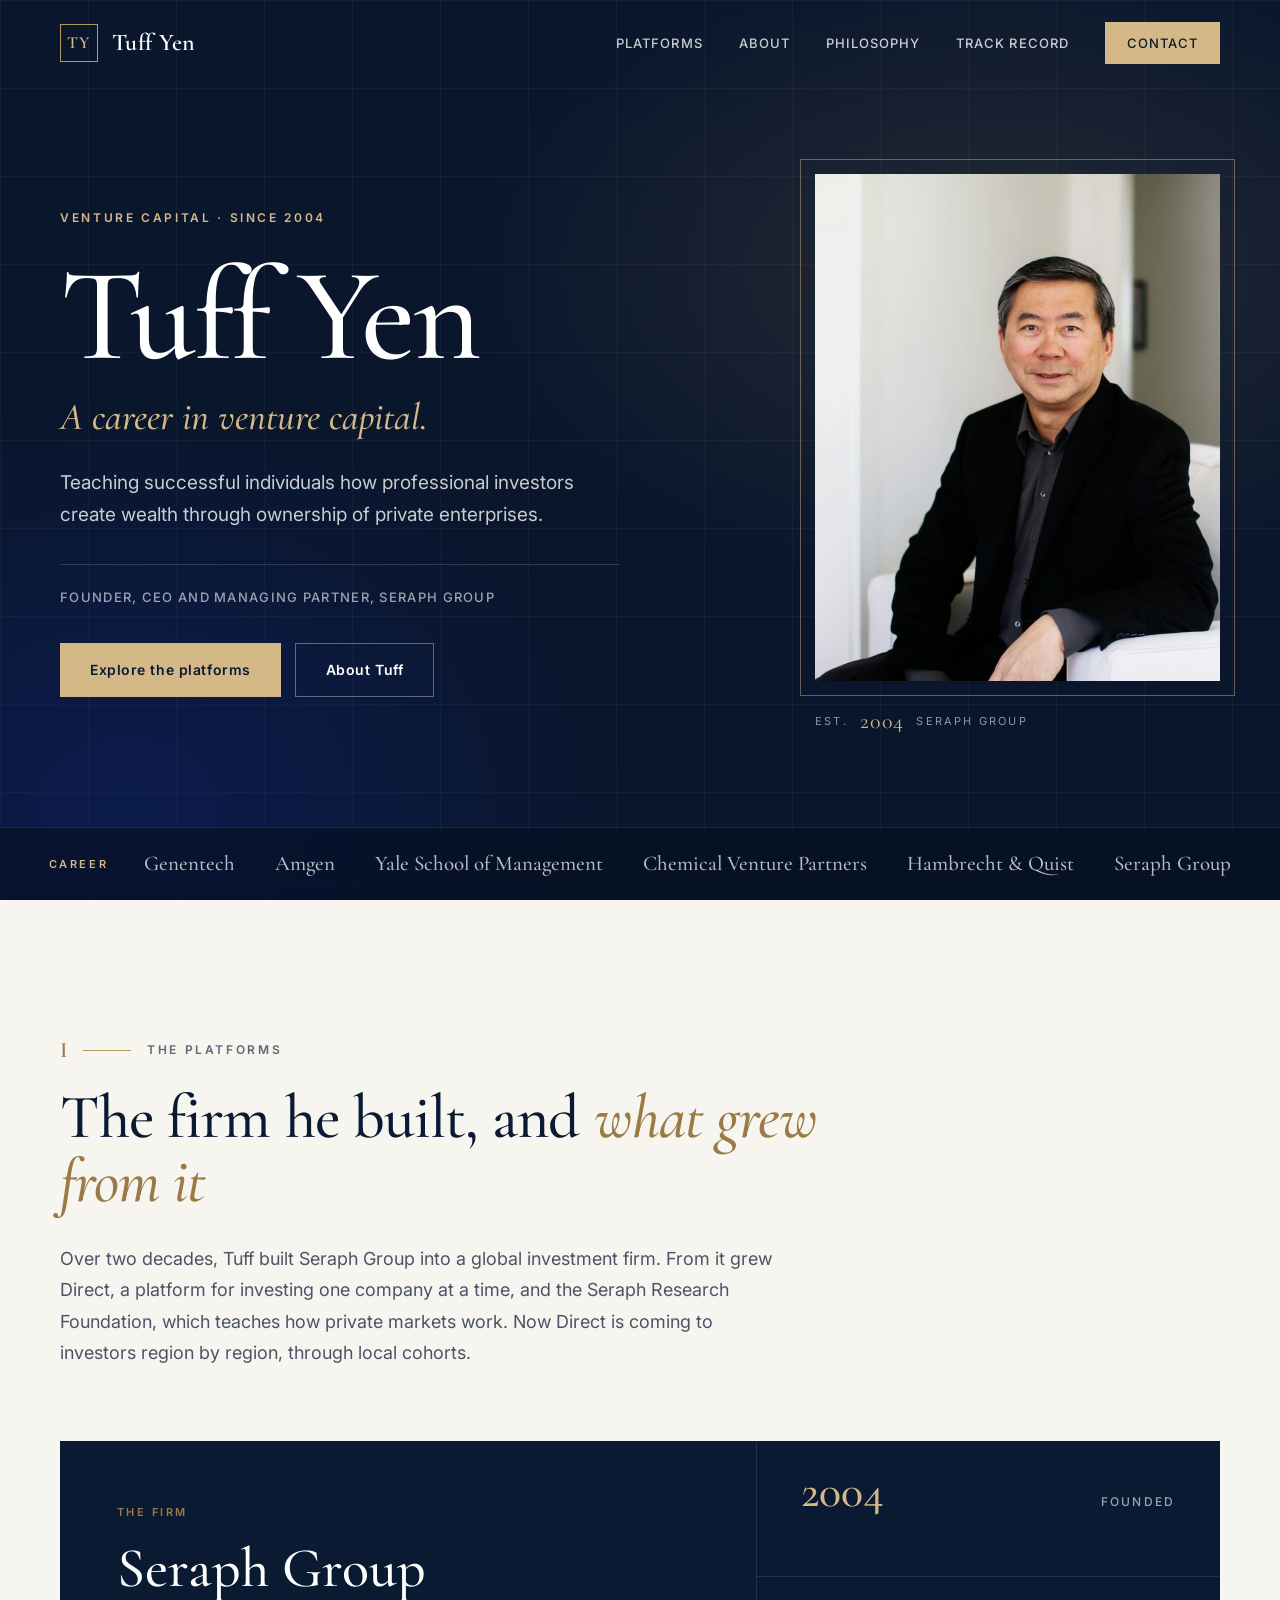
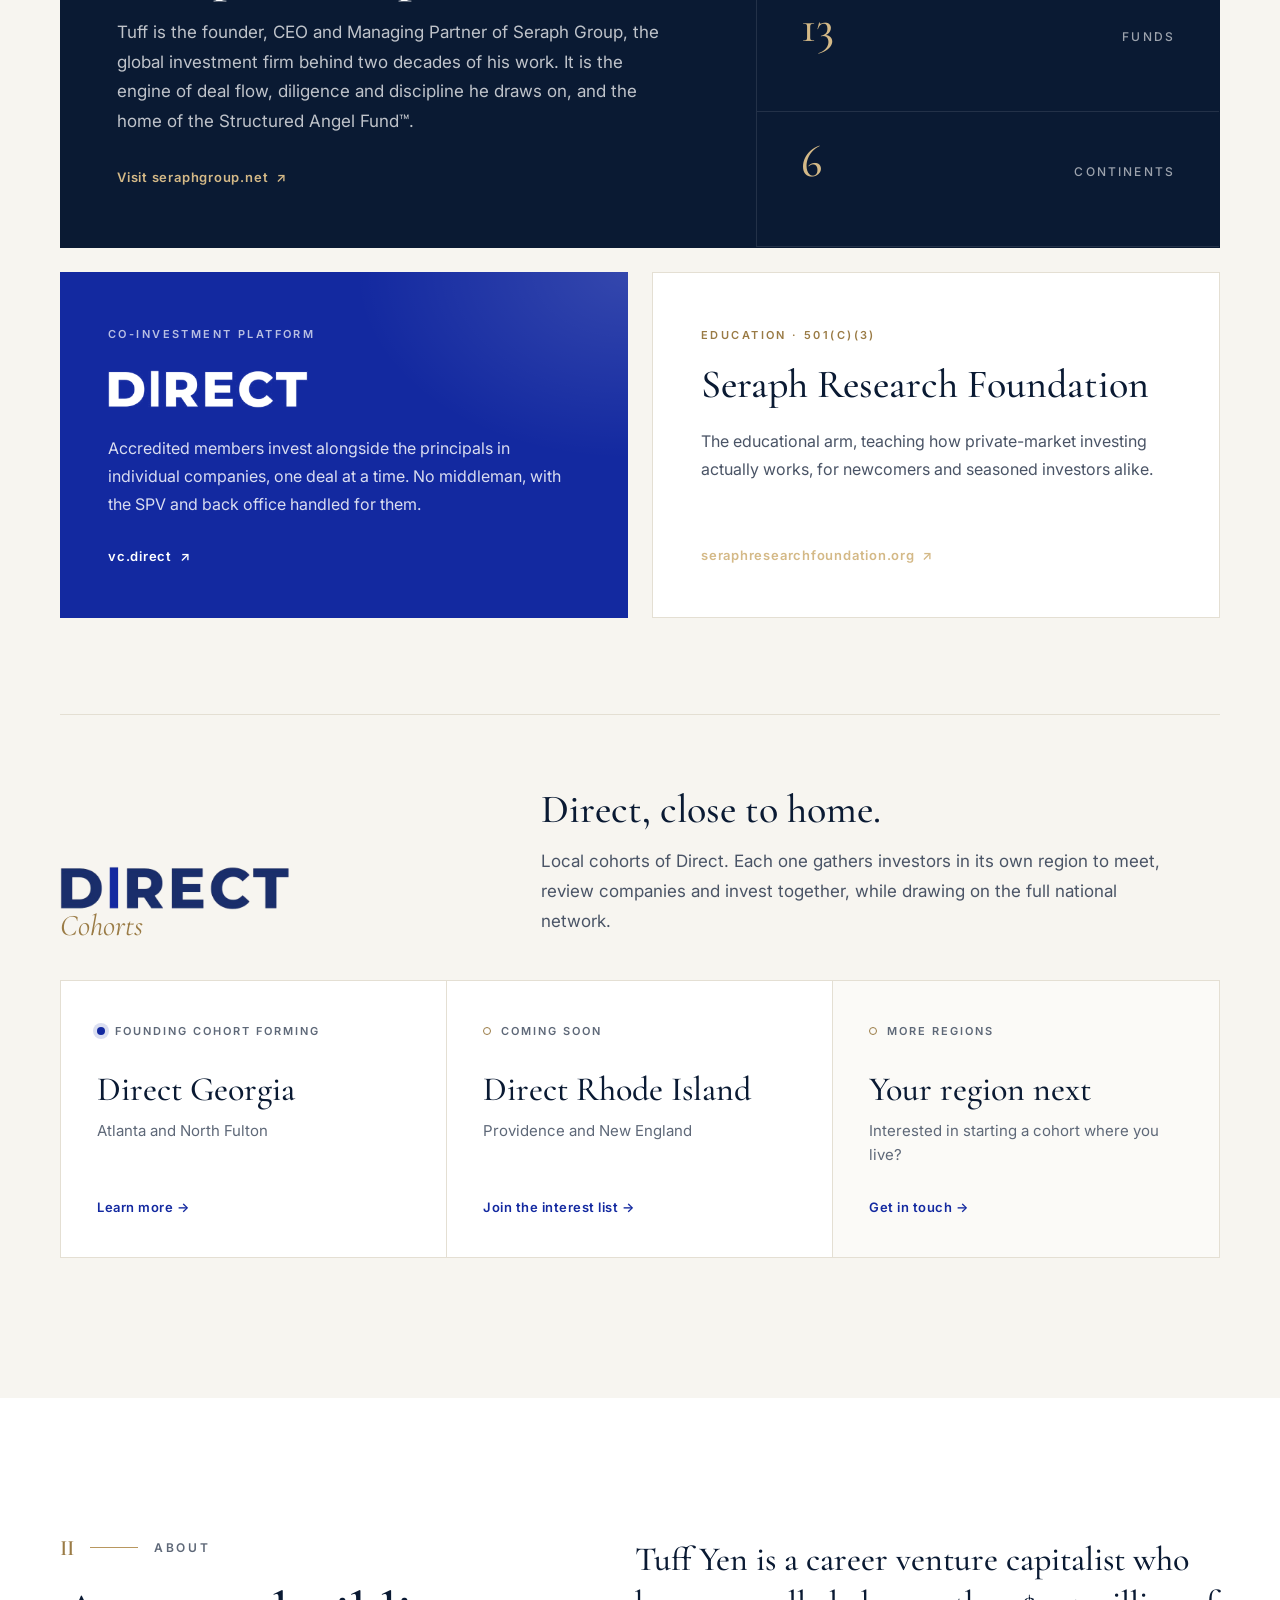
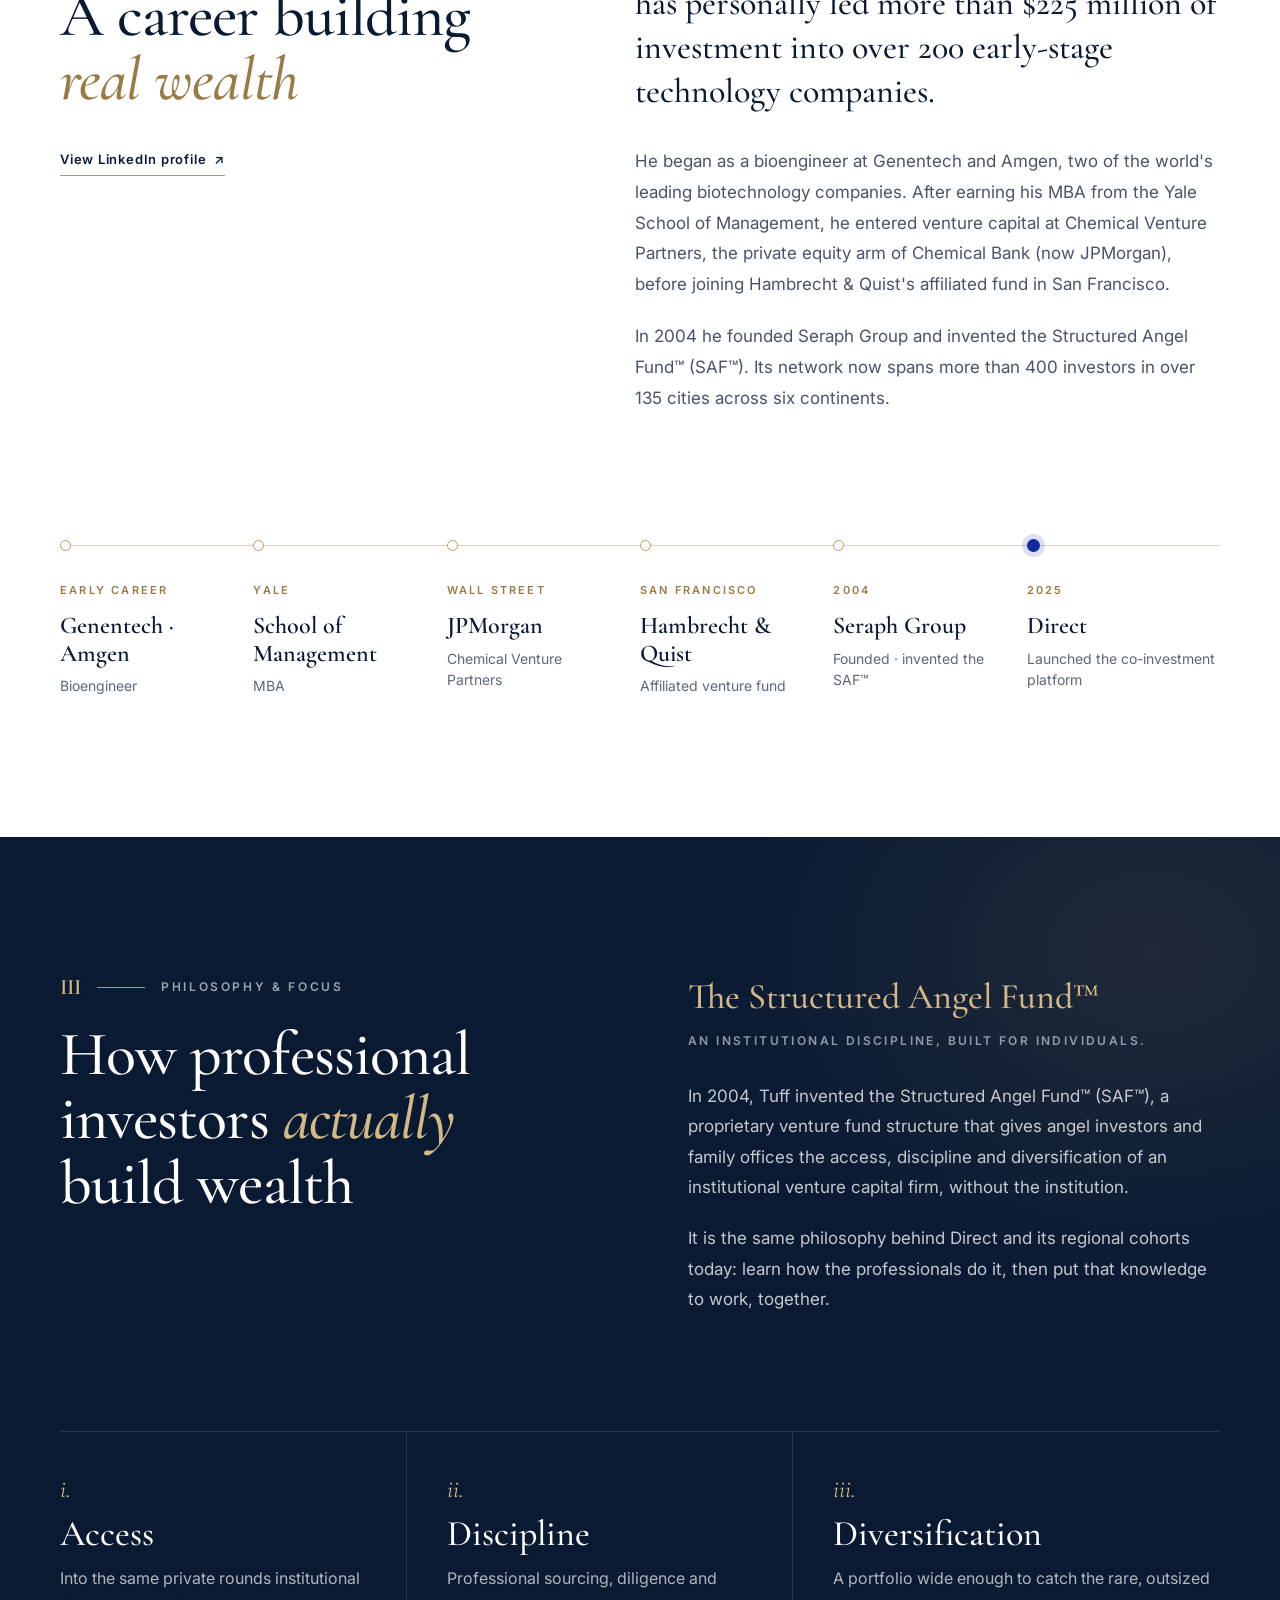
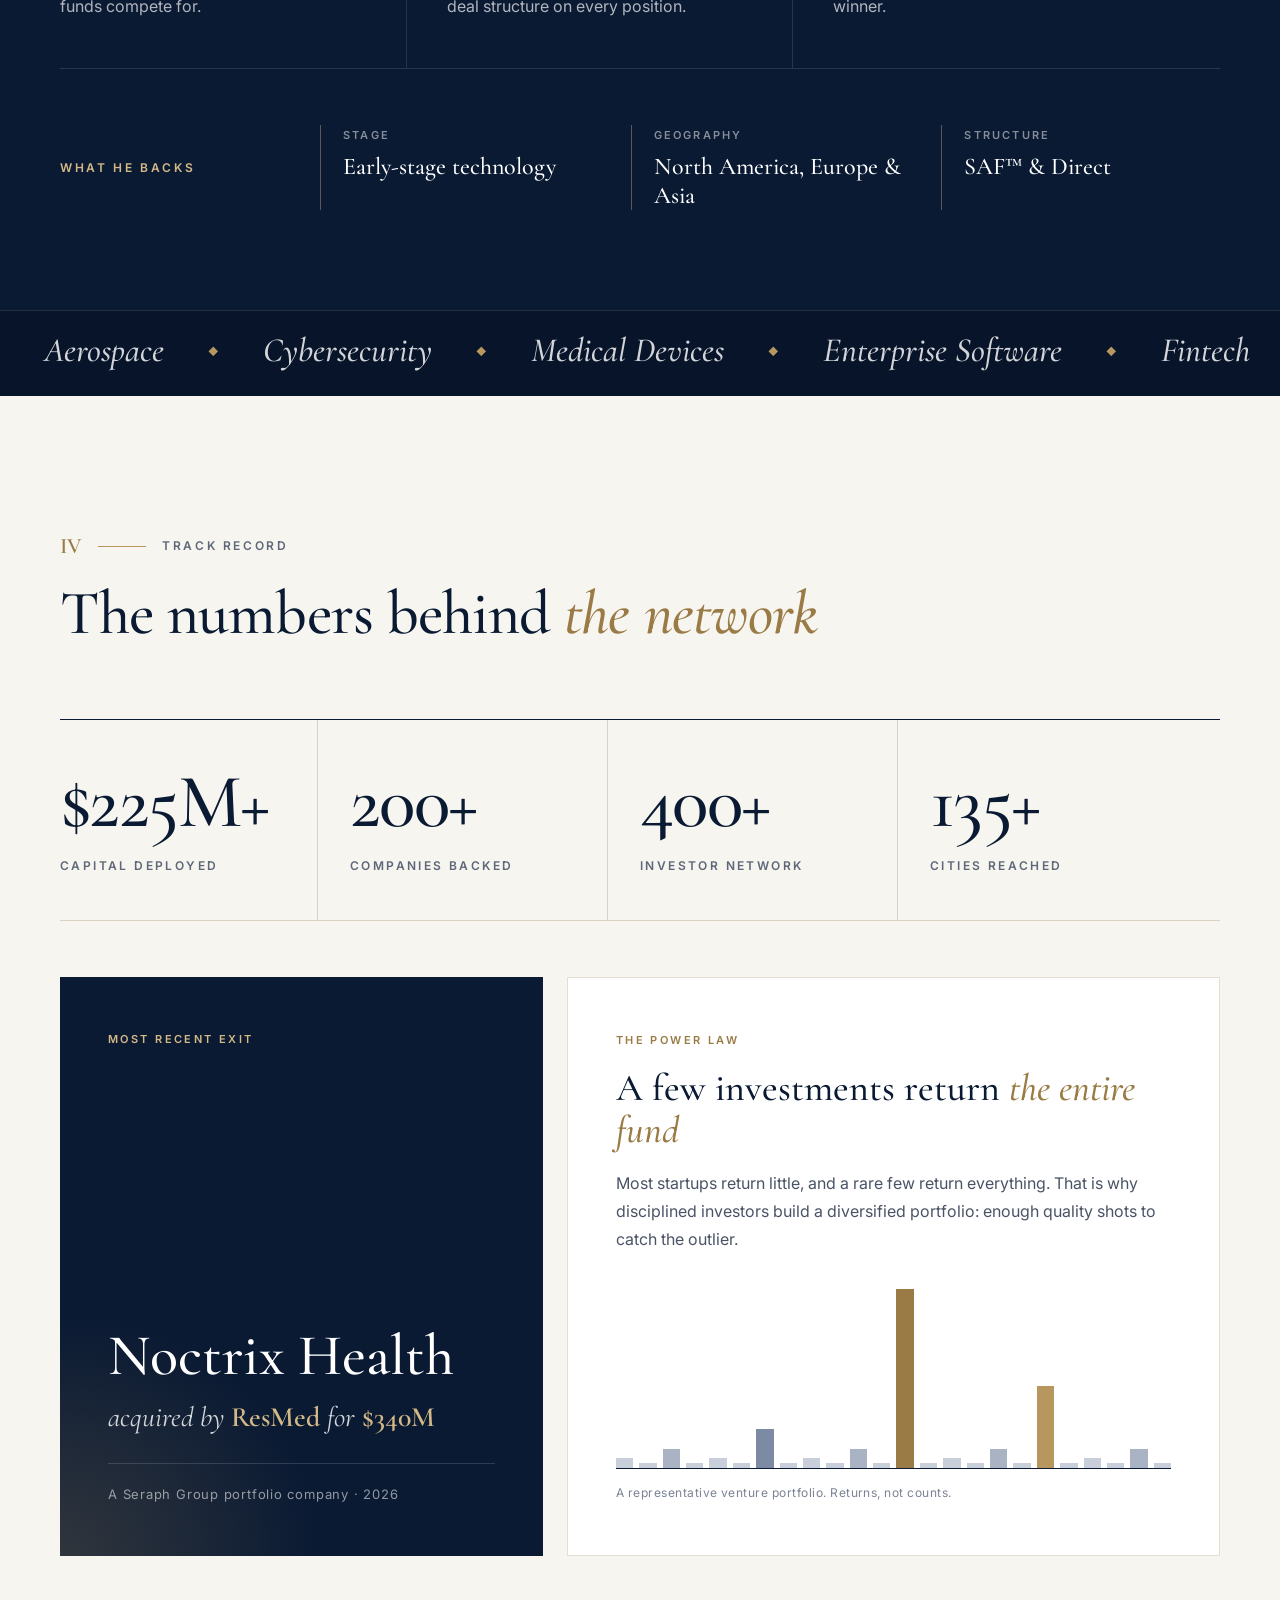
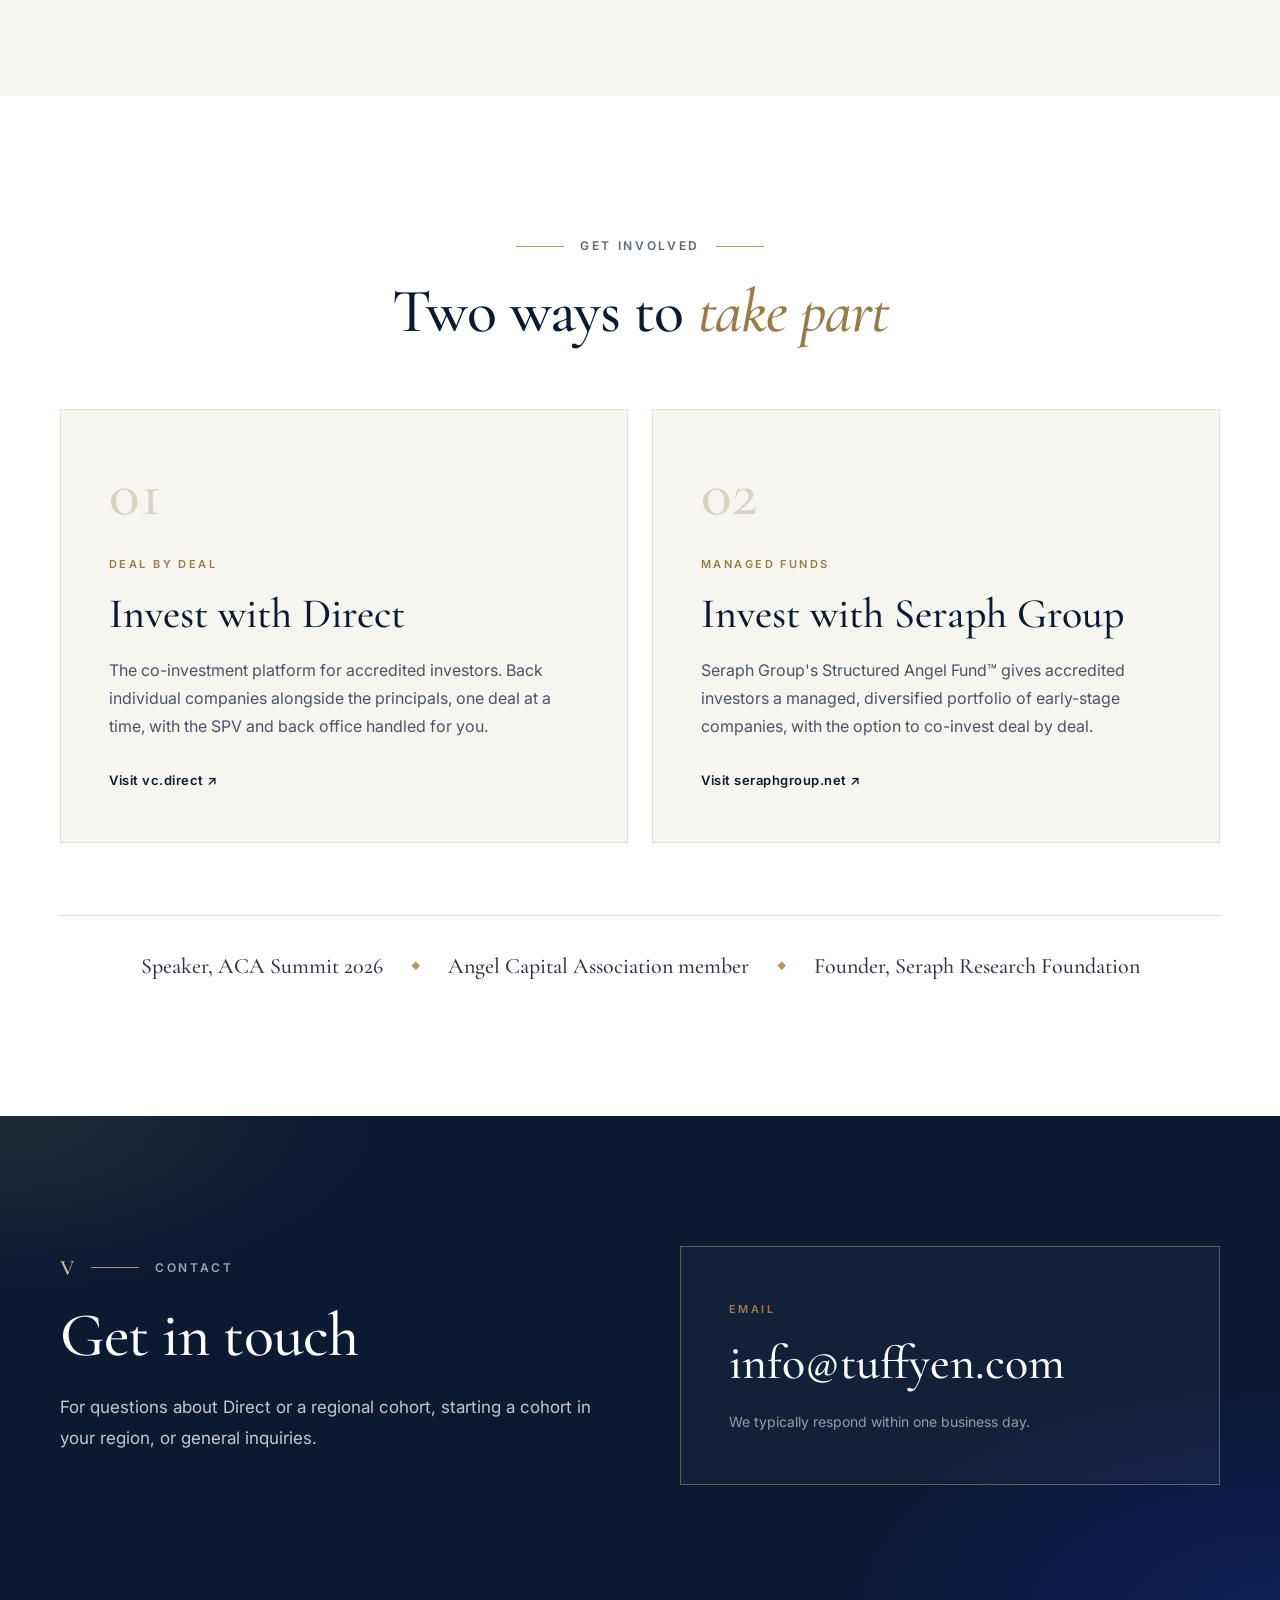
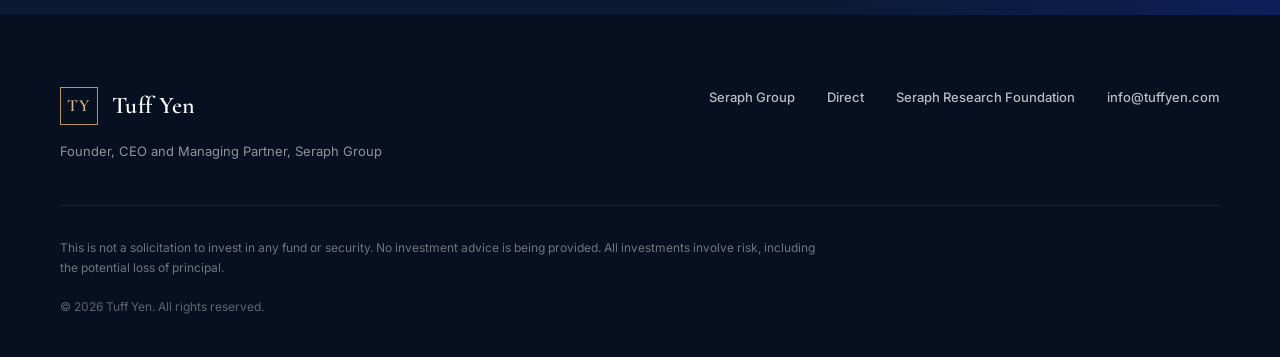
==== commit 90370c42: "Restore previous home page design; update the two ways to take part Back to the grid hero and platfo" ====
--- a/index.html
+++ b/index.html
@@ -1,442 +1,33 @@
 <!DOCTYPE html>
-<!-- tuffyen.com. Nov 2026 rebuild: shares type, color and section layout with the new seraphgroup.net (Halant + Source Sans 3, navy #0c1650, blue #1329a0). Self-contained: styles are in this file. directgeorgia/ still uses assets/site.css. -->
-<html lang="en">
-<head>
-<meta charset="utf-8"/>
-<title>Tuff Yen | Venture Capitalist, Founder of Seraph Group</title>
-<meta name="description" content="Tuff Yen is a career venture capitalist and the founder, CEO and Managing Partner of Seraph Group, with more than $225 million deployed into over 200 early-stage technology companies."/>
-<meta property="og:title" content="Tuff Yen | Venture Capitalist, Founder of Seraph Group"/>
-<meta property="og:description" content="Two decades in venture capital. Founder of Seraph Group, Direct and the Seraph Research Foundation."/>
-<meta property="og:image" content="https://tuffyen.com/assets/tuff-yen-portrait.jpg"/>
-<meta property="og:type" content="website"/>
-<meta name="twitter:card" content="summary_large_image"/>
-<meta name="twitter:title" content="Tuff Yen | Venture Capitalist, Founder of Seraph Group"/>
-<meta name="twitter:description" content="Two decades in venture capital. Founder of Seraph Group, Direct and the Seraph Research Foundation."/>
-<meta name="viewport" content="width=device-width, initial-scale=1"/>
-<link rel="icon" href="assets/favicon.svg" type="image/svg+xml"/>
-<link rel="preconnect" href="https://fonts.googleapis.com"/>
-<link rel="preconnect" href="https://fonts.gstatic.com" crossorigin/>
-<link href="https://fonts.googleapis.com/css2?family=Halant:wght@300;400;500;600&family=Source+Sans+3:wght@400;500;600;700&display=swap" rel="stylesheet"/>
+<!-- tuffyen.com. Layout mirrors the Webflow build (site "Tuffyen.com"); edit there or here and keep both in sync. -->
+<html lang="en"><head><meta charset="utf-8"/><title>Tuff Yen | Venture Capitalist, Founder of Seraph Group</title><meta content="Tuff Yen is a career venture capitalist and the founder, CEO and Managing Partner of Seraph Group, with more than $225 million deployed into over 200 early-stage technology companies." name="description"/><meta content="Tuff Yen | Venture Capitalist, Founder of Seraph Group" property="og:title"/><meta content="Two decades in venture capital. Founder of Seraph Group, Direct and the Seraph Research Foundation." property="og:description"/><meta content="https://tuffyen.com/assets/tuff-yen-portrait.jpg" property="og:image"/><meta content="Tuff Yen | Venture Capitalist, Founder of Seraph Group" name="twitter:title"/><meta content="Two decades in venture capital. Founder of Seraph Group, Direct and the Seraph Research Foundation." name="twitter:description"/><meta property="og:type" content="website"/><meta content="summary_large_image" name="twitter:card"/><meta content="width=device-width, initial-scale=1" name="viewport"/><link href="assets/site.css" rel="stylesheet" type="text/css"/><script type="text/javascript">!function(o,c){var n=c.documentElement,t=" w-mod-";n.className+=t+"js",("ontouchstart"in o||o.DocumentTouch&&c instanceof DocumentTouch)&&(n.className+=t+"touch")}(window,document);</script><link href="assets/favicon.svg" rel="icon" type="image/svg+xml"/></head><body><div class="w-embed w-script"><link rel="preconnect" href="https://fonts.googleapis.com"><link rel="preconnect" href="https://fonts.gstatic.com" crossorigin><link href="https://fonts.googleapis.com/css2?family=Cormorant+Garamond:ital,wght@0,500;0,600;1,500;1,600&family=Inter:wght@400;500;600&display=swap" rel="stylesheet">
 <style>
-*,*::before,*::after{box-sizing:border-box}
-html{scroll-behavior:smooth;-webkit-text-size-adjust:100%}
-body{margin:0;background:#fff;color:#161b21;font-family:"Source Sans 3",Arial,sans-serif;font-size:17px;line-height:1.7;-webkit-font-smoothing:antialiased}
-img{max-width:100%;display:block}
-a{color:inherit}
-h1,h2,h3,p{margin:0}
-[id]{scroll-margin-top:96px}
-.wrap{width:100%;max-width:1280px;margin:0 auto;padding:0 48px}
-
-/* nav */
-.nav{position:sticky;top:0;z-index:60;background:#0c1650;border-bottom:1px solid rgba(255,255,255,.12)}
-.nav-in{display:flex;align-items:center;justify-content:space-between;max-width:1280px;height:76px;margin:0 auto;padding:0 48px}
-.brand{display:flex;align-items:center;gap:14px;text-decoration:none;color:#fff}
-.brand-mark{display:flex;align-items:center;justify-content:center;width:34px;height:34px;border:1px solid rgba(255,255,255,.45);font:500 14px/1 Halant,Georgia,serif;letter-spacing:.04em}
-.brand-name{font:400 22px/1 Halant,Georgia,serif}
-.menu{display:flex;align-items:center;gap:32px}
-.menu a{font-size:15px;font-weight:500;line-height:1;color:rgba(255,255,255,.82);text-decoration:none;padding:14px 0;transition:color .2s}
-.menu a:hover{color:#fff}
-.menu .cta{color:#fff;font-weight:600;font-size:14px;padding:12px 20px;border:1px solid rgba(255,255,255,.45);transition:background-color .2s,color .2s}
-.menu .cta:hover{background:#fff;color:#0c1650}
-.burger{display:none;background:none;border:0;padding:14px 0;color:#fff;font:600 14px/1 "Source Sans 3",Arial,sans-serif;cursor:pointer}
-
-/* hero */
-.hero{background:#0c1650;color:#fff;padding:96px 0 0}
-.hero-grid{display:grid;grid-template-columns:7fr 4fr;column-gap:88px;row-gap:48px;align-items:end}
-.kicker{font-size:14px;font-weight:600;color:#aab4ec;margin-bottom:26px}
-.hero h1{font:300 clamp(64px,8.4vw,116px)/.98 Halant,Georgia,serif;letter-spacing:-.02em}
-.hero-lead{margin-top:34px;max-width:600px;font-size:21px;line-height:1.6;color:rgba(255,255,255,.86)}
-.hero-role{margin-top:28px;padding-top:20px;max-width:600px;border-top:1px solid rgba(255,255,255,.22);font-size:16px;color:rgba(255,255,255,.78)}
-.actions{display:flex;flex-wrap:wrap;align-items:center;gap:26px;margin-top:38px}
-.btn{display:inline-block;padding:15px 26px;background:#fff;color:#0c1650;font-size:15px;font-weight:600;line-height:1;text-decoration:none;transition:background-color .2s}
-.btn:hover{background:#aab4ec}
-.link-light{font-size:15px;font-weight:600;color:#fff;text-decoration:none;border-bottom:1px solid rgba(255,255,255,.55);padding-bottom:4px}
-.link-light:hover{border-bottom-color:#fff}
-.portrait{width:100%;aspect-ratio:4/5;object-fit:cover;object-position:center top}
-.portrait-cap{margin-top:12px;font-size:13.5px;color:#aab4ec}
-.career{display:grid;grid-template-columns:repeat(6,1fr);margin-top:88px;border-top:1px solid rgba(255,255,255,.22)}
-.career div{padding:22px 16px 30px 20px;border-left:1px solid rgba(255,255,255,.12);font:400 19px/1.25 Halant,Georgia,serif;color:#fff}
-.career div:first-child{padding-left:0;border-left:0}
-.career span{display:block;margin-bottom:8px;font:600 13px/1.3 "Source Sans 3",Arial,sans-serif;color:#aab4ec}
-
-/* sections */
-.sec{padding:112px 0;background:#fff}
-.sec-mist{padding:112px 0;background:#f1f0f6}
-.sec-navy{padding:112px 0;background:#0c1650;color:#fff}
-.head{display:grid;grid-template-columns:4fr 8fr;column-gap:64px;row-gap:22px;align-items:start;margin-bottom:64px}
-.idx{display:flex;align-items:baseline;gap:14px;padding-top:14px;border-top:1px solid #161b21;font-size:14px;font-weight:600}
-.idx b{font:400 20px/1 Halant,Georgia,serif;color:#1329a0}
-.sec-navy .idx{border-top-color:rgba(255,255,255,.4)}
-.sec-navy .idx b{color:#aab4ec}
-h2{font:400 clamp(30px,3.4vw,44px)/1.16 Halant,Georgia,serif;letter-spacing:-.012em}
-.sec-navy h2{font-weight:300}
-.intro{margin-top:22px;max-width:760px;font-size:19px;line-height:1.65;color:#303439}
-h3{font:500 27px/1.22 Halant,Georgia,serif}
-.p{color:#515c63;margin-bottom:18px}
-.p:last-child{margin-bottom:0}
-.lead{font-size:21px;line-height:1.6;color:#303439;margin-bottom:22px}
-.link{display:inline-block;font-size:15px;font-weight:600;color:#1329a0;text-decoration:none;border-bottom:1px solid #1329a0;padding-bottom:3px}
-.link:hover{color:#0c1650;border-bottom-color:#0c1650}
-
-/* platforms: ruled rows */
-.rows{border-top:1px solid #161b21}
-.row{display:grid;grid-template-columns:4fr 6fr 2fr;column-gap:64px;row-gap:14px;align-items:start;padding:36px 0 40px;border-bottom:1px solid #dbdce0;text-decoration:none;color:inherit}
-.row-k{display:block;margin-bottom:10px;font-size:14px;font-weight:600;color:#515c63}
-.row h3{font-size:30px}
-.row-logo{height:30px;width:auto;margin-top:4px}
-.row .link{justify-self:end;margin-top:6px}
-.row:hover h3{color:#1329a0}
-.cohorts{display:grid;grid-template-columns:4fr 8fr;column-gap:64px;row-gap:28px;margin-top:72px}
-.cohorts-word{display:flex;align-items:center;gap:12px;margin-bottom:16px;font:400 24px/1 Halant,Georgia,serif;color:#161b21}
-.cohorts-word img{height:22px;width:auto}
-.cohort-grid{display:grid;grid-template-columns:repeat(3,1fr);column-gap:40px;row-gap:28px}
-.cohort{display:block;padding-top:18px;border-top:2px solid #1329a0;text-decoration:none;color:inherit}
-.cohort.soon{border-top:1px solid #9aa0b4}
-.cohort-s{font-size:14px;font-weight:600;color:#1329a0}
-.cohort.soon .cohort-s{color:#515c63}
-.cohort-n{margin-top:8px;font:500 24px/1.2 Halant,Georgia,serif}
-.cohort-m{margin-top:6px;font-size:15.5px;line-height:1.5;color:#515c63}
-.cohort-go{display:inline-block;margin-top:16px;font-size:15px;font-weight:600;color:#1329a0;border-bottom:1px solid #1329a0;padding-bottom:2px}
-
-/* about */
-.about{display:grid;grid-template-columns:4fr 8fr;column-gap:64px;row-gap:28px}
-.path{position:relative;display:grid;grid-template-columns:repeat(6,1fr);column-gap:28px;margin-top:80px}
-.path::before{content:"";position:absolute;left:0;right:0;top:6px;height:1px;background:#1329a0}
-.step{position:relative;padding-top:34px}
-.step::before{content:"";position:absolute;left:0;top:0;width:13px;height:13px;border:1px solid #1329a0;border-radius:50%;background:#f1f0f6}
-.step.now::before{background:#1329a0}
-.step-y{font-size:14px;font-weight:600;color:#1329a0}
-.step-h{margin-top:6px;font:500 21px/1.2 Halant,Georgia,serif}
-.step-d{margin-top:6px;font-size:15px;line-height:1.45;color:#515c63}
-
-/* approach */
-.cols3{display:grid;grid-template-columns:repeat(3,1fr);border-top:1px solid #161b21;margin-top:64px}
-.col{padding:26px 36px 8px 36px;border-left:1px solid #dbdce0}
-.col:first-child{padding-left:0;border-left:0}
-.col-n{font:400 18px/1 Halant,Georgia,serif;font-style:italic;color:#1329a0}
-.col h3{margin:26px 0 10px;font-size:24px}
-.col p{font-size:16px;line-height:1.65;color:#515c63}
-.defs{display:grid;grid-template-columns:4fr 8fr;column-gap:64px;row-gap:20px;margin-top:80px}
-.defs h3{padding-top:14px;border-top:1px solid #161b21}
-.def{display:grid;grid-template-columns:180px 1fr;column-gap:24px;padding:15px 0;border-top:1px solid #dbdce0;font-size:17px}
-.def:first-child{border-top-color:#161b21}
-.def span{font-size:14px;font-weight:600;color:#515c63;padding-top:3px}
-
-/* track record */
-.ledger{display:grid;grid-template-columns:repeat(4,1fr);border-top:1px solid rgba(255,255,255,.22);border-bottom:1px solid rgba(255,255,255,.22)}
-.fig{padding:30px 12px 38px 24px;border-left:1px solid rgba(255,255,255,.12)}
-.fig:first-child{padding-left:0;border-left:0}
-.fig-n{font:300 clamp(40px,4.4vw,58px)/1 Halant,Georgia,serif;letter-spacing:-.01em}
-.fig-l{margin-top:12px;font-size:14px;font-weight:600;color:#aab4ec}
-.record{display:grid;grid-template-columns:1fr 1fr;column-gap:88px;row-gap:44px;margin-top:64px}
-.record-k{font-size:14px;font-weight:600;color:#aab4ec;margin-bottom:14px}
-.record h3{font-weight:300;font-size:34px;color:#fff}
-.record p{margin-top:14px;color:rgba(255,255,255,.8)}
-.record strong{color:#fff;font-weight:600}
-
-/* get involved */
-.pair{display:grid;grid-template-columns:1fr 1fr}
-.panel{display:flex;flex-direction:column;align-items:flex-start;min-height:340px;padding:56px 56px 52px;text-decoration:none}
-.panel-mist{background:#f1f0f6;color:#161b21}
-.panel-blue{background:#1329a0;color:#fff}
-.panel-k{font-size:14px;font-weight:600;color:#515c63;margin-bottom:16px}
-.panel-blue .panel-k{color:#c9d0f5}
-.panel h3{font-weight:400;font-size:36px;line-height:1.14}
-.panel p{margin:18px 0 32px;max-width:460px;font-size:17px;line-height:1.65;color:#515c63}
-.panel-blue p{color:rgba(255,255,255,.88)}
-.panel-go{margin-top:auto;font-size:15px;font-weight:600;border-bottom:1px solid currentColor;padding-bottom:3px;color:#1329a0}
-.panel-blue .panel-go{color:#fff}
-.creds{margin-top:44px;padding-top:20px;border-top:1px solid #dbdce0;font-size:15.5px;color:#515c63}
-
-/* contact + footer */
-.contact{display:grid;grid-template-columns:4fr 8fr;column-gap:64px;row-gap:24px;align-items:start}
-.email{font:300 clamp(30px,4vw,52px)/1.1 Halant,Georgia,serif;color:#1329a0;text-decoration:none;border-bottom:1px solid #1329a0}
-.note{margin-top:18px;color:#515c63}
-.foot{background:#0c1650;color:rgba(255,255,255,.78);padding:64px 0 48px;font-size:15px}
-.foot-top{display:flex;justify-content:space-between;align-items:flex-start;flex-wrap:wrap;gap:28px 48px;padding-bottom:36px;border-bottom:1px solid rgba(255,255,255,.16)}
-.foot-tag{margin-top:12px;font-size:14.5px;color:#aab4ec}
-.foot-links{display:flex;flex-wrap:wrap;gap:12px 32px}
-.foot-links a{color:#fff;text-decoration:none}
-.foot-links a:hover{text-decoration:underline}
-.fine{margin-top:28px;max-width:860px;font-size:13px;line-height:1.6;color:rgba(255,255,255,.6)}
-
-@media (max-width:991px){
-  .wrap,.nav-in{padding-left:24px;padding-right:24px}
-  .burger{display:block}
-  .menu{display:none;position:absolute;left:0;right:0;top:76px;flex-direction:column;align-items:flex-start;gap:0;padding:8px 24px 24px;background:#0c1650;border-bottom:1px solid rgba(255,255,255,.12)}
-  .menu.is-open{display:flex}
-  .menu .cta{margin-top:12px}
-  .hero{padding-top:64px}
-  .hero-grid,.head,.about,.cohorts,.defs,.contact,.record{grid-template-columns:1fr}
-  .hero-fig{max-width:340px}
-  .career{grid-template-columns:repeat(3,1fr);margin-top:56px}
-  .career div{border-left:0;padding-left:0;border-top:1px solid rgba(255,255,255,.12)}
-  .sec,.sec-mist,.sec-navy{padding:72px 0}
-  .head{margin-bottom:40px}
-  .row{grid-template-columns:1fr}
-  .row .link{justify-self:start}
-  .path{grid-template-columns:1fr 1fr;row-gap:36px}
-  .path::before{display:none}
-  .cols3{grid-template-columns:1fr}
-  .col{padding:24px 0;border-left:0;border-top:1px solid #dbdce0}
-  .col:first-child{border-top:0}
-  .ledger{grid-template-columns:1fr 1fr}
-  .fig{padding-left:0;border-left:0}
-  .pair{grid-template-columns:1fr}
-  .panel{min-height:0;padding:40px 28px}
-}
-@media (max-width:600px){
-  .cohort-grid,.career{grid-template-columns:1fr}
-  .def{grid-template-columns:1fr;row-gap:2px}
-  .path{grid-template-columns:1fr}
-}
+html{scroll-behavior:smooth}
+body{margin:0;background:#F7F5F0;color:#1B2433;font-family:Inter,system-ui,sans-serif;-webkit-font-smoothing:antialiased;text-rendering:optimizeLegibility}
+[id]{scroll-margin-top:84px}
+@keyframes tyMarquee{from{transform:translateX(0)}to{transform:translateX(-50%)}}
+.ty-marquee-track{animation:tyMarquee 48s linear infinite}
+.ty-nav.is-scrolled{background:rgba(9,22,44,.94);backdrop-filter:blur(10px);-webkit-backdrop-filter:blur(10px);border-bottom-color:rgba(255,255,255,.08);padding-top:14px;padding-bottom:14px}
+html.ty-js [data-reveal]{opacity:0;transform:translateY(18px);transition:opacity .8s ease,transform .8s cubic-bezier(.2,.7,.2,1)}
+html.ty-js [data-reveal].is-in{opacity:1;transform:none}
+[data-bar]{transform-origin:bottom;transition:transform 1.1s cubic-bezier(.2,.7,.2,1)}
+html.ty-js .ty-plchart:not(.is-in) [data-bar]{transform:scaleY(.02)}
+.ty-plchart [data-bar]:nth-child(3n){transition-delay:.08s}.ty-plchart [data-bar]:nth-child(3n+1){transition-delay:.16s}
+@media (max-width:991px){.ty-navlinks.is-open{display:flex}}
+@media (prefers-reduced-motion:reduce){.ty-marquee-track{animation:none}html.ty-js [data-reveal]{opacity:1;transform:none}[data-bar]{transition:none}html.ty-js .ty-plchart:not(.is-in) [data-bar]{transform:none}}
 </style>
-</head>
-<body>
-
-<nav class="nav">
-  <div class="nav-in">
-    <a href="#top" class="brand"><span class="brand-mark">TY</span><span class="brand-name">Tuff Yen</span></a>
-    <button class="burger" aria-expanded="false" aria-controls="menu">Menu</button>
-    <div class="menu" id="menu">
-      <a href="#platforms">Platforms</a>
-      <a href="#about">About</a>
-      <a href="#approach">Approach</a>
-      <a href="#record">Track record</a>
-      <a href="#invest">Invest</a>
-      <a href="#contact" class="cta">Contact</a>
-    </div>
-  </div>
-</nav>
-
-<header id="top" class="hero">
-  <div class="wrap">
-    <div class="hero-grid">
-      <div>
-        <div class="kicker">Venture capital, since 2004</div>
-        <h1>Tuff Yen</h1>
-        <p class="hero-lead">Teaching successful individuals how professional investors create wealth through ownership of private enterprises.</p>
-        <div class="hero-role">Founder, CEO and Managing Partner, Seraph Group</div>
-        <div class="actions">
-          <a href="#invest" class="btn">Ways to invest</a>
-          <a href="#about" class="link-light">About Tuff</a>
-        </div>
-      </div>
-      <div class="hero-fig">
-        <img src="assets/tuff-yen-portrait.jpg" alt="Tuff Yen, Founder, CEO and Managing Partner of Seraph Group" class="portrait"/>
-        <div class="portrait-cap">Tuff Yen founded Seraph Group in 2004.</div>
-      </div>
-    </div>
-    <div class="career">
-      <div><span>Bioengineer</span>Genentech</div>
-      <div><span>Bioengineer</span>Amgen</div>
-      <div><span>MBA</span>Yale School of Management</div>
-      <div><span>Venture capital</span>Chemical Venture Partners</div>
-      <div><span>Venture capital</span>Hambrecht &amp; Quist</div>
-      <div><span>Founder</span>Seraph Group</div>
-    </div>
-  </div>
-</header>
-
-<section id="platforms" class="sec">
-  <div class="wrap">
-    <div class="head">
-      <div class="idx"><b>01</b>The platforms</div>
-      <div>
-        <h2>The firm he built, and what grew from it.</h2>
-        <p class="intro">Over two decades, Tuff built Seraph Group into a global investment firm. From it grew Direct, a platform for investing one company at a time, and the Seraph Research Foundation, which teaches how private markets work. Now Direct is coming to investors region by region, through local cohorts.</p>
-      </div>
-    </div>
-
-    <div class="rows">
-      <a href="https://seraphgroup.net" rel="noopener" class="row">
-        <div><span class="row-k">The firm</span><h3>Seraph Group</h3></div>
-        <p class="p">Tuff is the founder, CEO and Managing Partner of Seraph Group, the global investment firm behind two decades of his work. It is the engine of deal flow, diligence and discipline he draws on, and the home of the Structured Angel Fund™.</p>
-        <span class="link">seraphgroup.net</span>
-      </a>
-      <a href="https://vc.direct" rel="noopener" class="row">
-        <div><span class="row-k">Co-investment platform</span><img src="assets/direct-wordmark-color.png" alt="Direct" class="row-logo"/></div>
-        <p class="p">Accredited members invest alongside the principals in individual companies, one deal at a time. No middleman, with the SPV and back office handled for them.</p>
-        <span class="link">vc.direct</span>
-      </a>
-      <a href="https://seraphresearchfoundation.org" rel="noopener" class="row">
-        <div><span class="row-k">Education, a 501(c)(3) nonprofit</span><h3>Seraph Research Foundation</h3></div>
-        <p class="p">The educational arm, teaching how private-market investing works, for newcomers and seasoned investors alike.</p>
-        <span class="link">seraphresearchfoundation.org</span>
-      </a>
-    </div>
-
-    <div id="cohorts" class="cohorts">
-      <div>
-        <div class="cohorts-word"><img src="assets/direct-wordmark-color.png" alt="Direct"/>cohorts</div>
-        <h3>Direct, close to home.</h3>
-        <p class="p" style="margin-top:14px">Local cohorts of Direct. Each one gathers investors in its own region to meet, review companies and invest together, while drawing on the full national network.</p>
-      </div>
-      <div class="cohort-grid">
-        <a href="directgeorgia/" class="cohort">
-          <div class="cohort-s">Founding cohort forming</div>
-          <div class="cohort-n">Direct Georgia</div>
-          <div class="cohort-m">Atlanta and North Fulton</div>
-          <span class="cohort-go">Learn more</span>
-        </a>
-        <a href="mailto:info@tuffyen.com?subject=Direct%20Rhode%20Island" class="cohort soon">
-          <div class="cohort-s">Coming soon</div>
-          <div class="cohort-n">Direct Rhode Island</div>
-          <div class="cohort-m">Providence and New England</div>
-          <span class="cohort-go">Join the interest list</span>
-        </a>
-        <a href="#contact" class="cohort soon">
-          <div class="cohort-s">More regions</div>
-          <div class="cohort-n">Your region next</div>
-          <div class="cohort-m">Interested in starting a cohort where you live?</div>
-          <span class="cohort-go">Get in touch</span>
-        </a>
-      </div>
-    </div>
-  </div>
-</section>
-
-<section id="about" class="sec-mist">
-  <div class="wrap">
-    <div class="about">
-      <div>
-        <div class="idx"><b>02</b>About</div>
-        <h2 style="margin-top:28px">A career building real wealth.</h2>
-        <p style="margin-top:26px"><a href="https://www.linkedin.com/in/tuff-yen-0ab64b10b/" rel="noopener" class="link">View LinkedIn profile</a></p>
-      </div>
-      <div>
-        <p class="lead">Tuff Yen is a career venture capitalist who has personally led more than $225 million of investment into over 200 early-stage technology companies.</p>
-        <p class="p">He began as a bioengineer at Genentech and Amgen, two of the world's leading biotechnology companies. After earning his MBA from the Yale School of Management, he entered venture capital at Chemical Venture Partners, the private equity arm of Chemical Bank (now JPMorgan), before joining Hambrecht &amp; Quist's affiliated fund in San Francisco.</p>
-        <p class="p">In 2004 he founded Seraph Group and invented the Structured Angel Fund™ (SAF™). Its network now spans more than 400 investors in over 135 cities across six continents.</p>
-      </div>
-    </div>
-    <div class="path">
-      <div class="step"><div class="step-y">Early career</div><div class="step-h">Genentech, Amgen</div><div class="step-d">Bioengineer</div></div>
-      <div class="step"><div class="step-y">Yale</div><div class="step-h">School of Management</div><div class="step-d">MBA</div></div>
-      <div class="step"><div class="step-y">Wall Street</div><div class="step-h">JPMorgan</div><div class="step-d">Chemical Venture Partners</div></div>
-      <div class="step"><div class="step-y">San Francisco</div><div class="step-h">Hambrecht &amp; Quist</div><div class="step-d">Affiliated venture fund</div></div>
-      <div class="step"><div class="step-y">2004</div><div class="step-h">Seraph Group</div><div class="step-d">Founded the firm and invented the SAF™</div></div>
-      <div class="step now"><div class="step-y">2025</div><div class="step-h">Direct</div><div class="step-d">Launched the co-investment platform</div></div>
-    </div>
-  </div>
-</section>
-
-<section id="approach" class="sec">
-  <div class="wrap">
-    <div class="head">
-      <div class="idx"><b>03</b>Approach</div>
-      <div>
-        <h2>How professional investors build wealth.</h2>
-        <p class="intro">In 2004, Tuff invented the Structured Angel Fund™ (SAF™), a proprietary venture fund structure that gives angel investors and family offices the access, discipline and diversification of an institutional venture capital firm, without the institution.</p>
-        <p class="intro">It is the same philosophy behind Direct and its regional cohorts today: learn how the professionals do it, then put that knowledge to work, together.</p>
-      </div>
-    </div>
-    <div class="cols3">
-      <div class="col"><div class="col-n">i.</div><h3>Access</h3><p>Into the same private rounds institutional funds compete for.</p></div>
-      <div class="col"><div class="col-n">ii.</div><h3>Discipline</h3><p>Professional sourcing, diligence and deal structure on every position.</p></div>
-      <div class="col"><div class="col-n">iii.</div><h3>Diversification</h3><p>A portfolio wide enough to catch the rare, outsized winner.</p></div>
-    </div>
-    <div class="defs">
-      <h3>What he backs</h3>
-      <div>
-        <div class="def"><span>Stage</span>Early-stage technology</div>
-        <div class="def"><span>Geography</span>North America, Europe &amp; Asia</div>
-        <div class="def"><span>Structure</span>SAF™ &amp; Direct</div>
-        <div class="def"><span>Sectors</span>Aerospace, cybersecurity, medical devices, enterprise software, fintech and deep tech</div>
-      </div>
-    </div>
-  </div>
-</section>
-
-<section id="record" class="sec-navy">
-  <div class="wrap">
-    <div class="head">
-      <div class="idx"><b>04</b>Track record</div>
-      <h2>The numbers behind the network.</h2>
-    </div>
-    <div class="ledger">
-      <div class="fig"><div class="fig-n">$225M+</div><div class="fig-l">Capital deployed</div></div>
-      <div class="fig"><div class="fig-n">200+</div><div class="fig-l">Companies backed</div></div>
-      <div class="fig"><div class="fig-n">400+</div><div class="fig-l">Investors in the network</div></div>
-      <div class="fig"><div class="fig-n">135+</div><div class="fig-l">Cities reached</div></div>
-    </div>
-    <div class="record">
-      <div>
-        <div class="record-k">Most recent exit</div>
-        <h3>Noctrix Health</h3>
-        <p>Acquired by <strong>ResMed</strong> for <strong>$340M</strong> in 2026. Noctrix Health is a Seraph Group portfolio company.</p>
-      </div>
-      <div>
-        <div class="record-k">The power law</div>
-        <h3>A few investments return the entire fund.</h3>
-        <p>Most startups return little, and a rare few return everything. That is why disciplined investors build a diversified portfolio: enough quality shots to catch the outlier.</p>
-      </div>
-    </div>
-  </div>
-</section>
-
-<section id="invest" class="sec">
-  <div class="wrap">
-    <div class="head">
-      <div class="idx"><b>05</b>Get involved</div>
-      <h2>Two ways to take part.</h2>
-    </div>
-    <div class="pair">
-      <a href="https://vc.direct" rel="noopener" class="panel panel-blue">
-        <div class="panel-k">Deal by deal</div>
-        <h3>Invest with Direct</h3>
-        <p>The co-investment platform for accredited investors. Back individual companies alongside the principals, one deal at a time, with the SPV and back office handled for you.</p>
-        <span class="panel-go">Visit vc.direct</span>
-      </a>
-      <a href="https://seraphgroup.net" rel="noopener" class="panel panel-mist">
-        <div class="panel-k">Managed funds</div>
-        <h3>Invest with Seraph Group</h3>
-        <p>Seraph Group's Structured Angel Fund™ gives accredited investors a managed, diversified portfolio of early-stage companies, with the option to co-invest deal by deal.</p>
-        <span class="panel-go">Visit seraphgroup.net</span>
-      </a>
-    </div>
-    <div class="creds">Speaker, ACA Summit 2026. Angel Capital Association member. Founder, Seraph Research Foundation.</div>
-  </div>
-</section>
-
-<section id="contact" class="sec-mist">
-  <div class="wrap">
-    <div class="contact">
-      <div>
-        <div class="idx"><b>06</b>Contact</div>
-        <h2 style="margin-top:28px">Get in touch.</h2>
-      </div>
-      <div>
-        <a href="mailto:info@tuffyen.com" class="email">info@tuffyen.com</a>
-        <p class="note">For questions about Direct or a regional cohort, starting a cohort in your region, or general inquiries. We typically respond within one business day.</p>
-      </div>
-    </div>
-  </div>
-</section>
-
-<footer class="foot">
-  <div class="wrap">
-    <div class="foot-top">
-      <div>
-        <div class="brand"><span class="brand-mark">TY</span><span class="brand-name">Tuff Yen</span></div>
-        <div class="foot-tag">Founder, CEO and Managing Partner, Seraph Group</div>
-      </div>
-      <div class="foot-links">
-        <a href="https://seraphgroup.net" rel="noopener">Seraph Group</a>
-        <a href="https://vc.direct" rel="noopener">Direct</a>
-        <a href="https://seraphresearchfoundation.org" rel="noopener">Seraph Research Foundation</a>
-        <a href="mailto:info@tuffyen.com">info@tuffyen.com</a>
-      </div>
-    </div>
-    <div class="fine">This is not a solicitation to invest in any fund or security. No investment advice is being provided. All investments involve risk, including the potential loss of principal.</div>
-    <div class="fine" style="margin-top:10px">© 2026 Tuff Yen. All rights reserved.</div>
-  </div>
-</footer>
-
 <script>
-(function(){var b=document.querySelector('.burger'),m=document.getElementById('menu');if(!b||!m)return;
-b.addEventListener('click',function(){var o=m.classList.toggle('is-open');b.textContent=o?'Close':'Menu';b.setAttribute('aria-expanded',o)});
-m.addEventListener('click',function(e){if(e.target.tagName==='A'){m.classList.remove('is-open');b.textContent='Menu';b.setAttribute('aria-expanded',false)}});})();
-</script>
-</body>
-</html>
+document.documentElement.classList.add('ty-js');
+document.addEventListener('DOMContentLoaded',function(){
+ var nav=document.querySelector('.ty-nav');
+ function onS(){if(nav)nav.classList.toggle('is-scrolled',window.scrollY>40)}
+ onS();window.addEventListener('scroll',onS,{passive:true});
+ var btn=document.querySelector('.ty-burger'),links=document.querySelector('.ty-navlinks');
+ if(btn&&links){btn.addEventListener('click',function(){var o=links.classList.toggle('is-open');btn.setAttribute('aria-expanded',o)});links.addEventListener('click',function(e){if(e.target.closest('a')){links.classList.remove('is-open');btn.setAttribute('aria-expanded','false')}})}
+ var els=document.querySelectorAll('[data-reveal],.ty-plchart');
+ if(!('IntersectionObserver' in window)){els.forEach(function(e){e.classList.add('is-in')});return}
+ var io=new IntersectionObserver(function(es){es.forEach(function(en){if(en.isIntersecting){en.target.classList.add('is-in');io.unobserve(en.target)}})},{threshold:.12});
+ els.forEach(function(e){io.observe(e)});
+ setTimeout(function(){els.forEach(function(e){e.classList.add('is-in')})},4000);
+});
+</script></div><nav class="ty-nav"><div class="ty-navin"><a href="#top" class="ty-brand"><span class="ty-brandmark">TY</span><span class="ty-brandname">Tuff Yen</span></a><div class="ty-navlinks"><a href="#platforms" class="ty-navlink">Platforms</a><a href="#about" class="ty-navlink">About</a><a href="#philosophy" class="ty-navlink">Philosophy</a><a href="#record" class="ty-navlink">Track Record</a><a href="#contact" class="ty-navcta">Contact</a></div><a aria-label="Open menu" aria-expanded="false" href="#" class="ty-burger w-button"><span class="ty-burgerline"></span><span class="ty-burgerline"></span></a></div></nav><header id="top" class="ty-hero"><div class="ty-herogrid"><div><div class="ty-eyebrow">Venture Capital · Since 2004</div><h1 class="ty-h1">Tuff Yen</h1><p class="ty-heroaccent">A career in venture capital.</p><p class="ty-herolede">Teaching successful individuals how professional investors create wealth through ownership of private enterprises.</p><div class="ty-herorole">Founder, CEO and Managing Partner, Seraph Group</div><div class="ty-ctas"><a href="#platforms" class="ty-btn">Explore the platforms</a><a href="#about" class="ty-btnghost">About Tuff</a></div></div><div class="ty-herofig"><div class="ty-portraitframe"><img src="assets/tuff-yen-portrait.jpg" loading="lazy" alt="Tuff Yen, Founder, CEO and Managing Partner of Seraph Group" class="ty-portrait"/></div><div class="ty-portraitcap"><span class="ty-capk">Est.</span><span class="ty-capv">2004</span><span class="ty-capk">Seraph Group</span></div></div></div><div class="ty-careerbar"><div class="ty-careerlabel">Career</div><div class="ty-careerlist"><span class="ty-careeritem">Genentech</span><span class="ty-careeritem">Amgen</span><span class="ty-careeritem">Yale School of Management</span><span class="ty-careeritem">Chemical Venture Partners</span><span class="ty-careeritem">Hambrecht &amp; Quist</span><span class="ty-careeritem">Seraph Group</span></div></div></header><section id="platforms" class="ty-sec"><div class="ty-wrap"><div data-reveal="" class="ty-sechead"><div class="ty-kicker"><span class="ty-kicknum">I</span><span class="ty-kickrule"></span><span class="ty-kicktext">The Platforms</span></div><h2 class="ty-h2">The firm he built, and <em class="ty-em">what grew from it</em></h2><p class="ty-intro">Over two decades, Tuff built Seraph Group into a global investment firm. From it grew Direct, a platform for investing one company at a time, and the Seraph Research Foundation, which teaches how private markets work. Now Direct is coming to investors region by region, through local cohorts.</p></div><a href="https://seraphgroup.net" data-reveal="" rel="noopener" class="ty-firm w-inline-block"><div class="ty-firmmain"><div class="ty-label">The Firm</div><h3 class="ty-firmh">Seraph Group</h3><p class="ty-firmp">Tuff is the founder, CEO and Managing Partner of Seraph Group, the global investment firm behind two decades of his work. It is the engine of deal flow, diligence and discipline he draws on, and the home of the Structured Angel Fund™.</p><span class="ty-golink">Visit seraphgroup.net  ↗</span></div><div class="ty-firmfacts"><div class="ty-fact"><div class="ty-factv">2004</div><div class="ty-factk">Founded</div></div><div class="ty-fact"><div class="ty-factv">13</div><div class="ty-factk">Funds</div></div><div class="ty-fact"><div class="ty-factv">6</div><div class="ty-factk">Continents</div></div></div></a><div class="ty-arms"><a href="https://vc.direct" data-reveal="" rel="noopener" class="ty-direct w-inline-block"><div class="ty-labellight">Co-Investment Platform</div><img src="assets/direct-wordmark-white.png" loading="lazy" alt="Direct" class="ty-directlogo"/><p class="ty-armplight">Accredited members invest alongside the principals in individual companies, one deal at a time. No middleman, with the SPV and back office handled for them.</p><span class="ty-golinklight">vc.direct  ↗</span></a><a href="https://seraphresearchfoundation.org" data-reveal="" rel="noopener" class="ty-arm w-inline-block"><div class="ty-label">Education · 501(c)(3)</div><h3 class="ty-armh">Seraph Research Foundation</h3><p class="ty-armp">The educational arm, teaching how private-market investing actually works, for newcomers and seasoned investors alike.</p><span class="ty-golink">seraphresearchfoundation.org  ↗</span></a></div><div id="cohorts" data-reveal="" class="ty-cohorts"><div class="ty-cohorthead"><div class="ty-cohortlogo"><img src="assets/direct-wordmark-color.png" loading="lazy" alt="Direct" class="ty-cohortword"/><span class="ty-cohortsub">Cohorts</span></div><div class="ty-cohortintro"><h3 class="ty-cohorth">Direct, close to home.</h3><p class="ty-cohortp">Local cohorts of Direct. Each one gathers investors in its own region to meet, review companies and invest together, while drawing on the full national network.</p></div></div><div class="ty-cohortgrid"><a href="directgeorgia/" class="ty-cohort w-inline-block"><div class="ty-status"><span class="ty-dotlive"></span>Founding cohort forming</div><div class="ty-cohortname">Direct Georgia</div><div class="ty-cohortmeta">Atlanta and North Fulton</div><span class="ty-cohortgo">Learn more →</span></a><a href="mailto:info@tuffyen.com?subject=Direct%20Rhode%20Island" class="ty-cohort w-inline-block"><div class="ty-status"><span class="ty-dotsoon"></span>Coming soon</div><div class="ty-cohortname">Direct Rhode Island</div><div class="ty-cohortmeta">Providence and New England</div><span class="ty-cohortgo">Join the interest list →</span></a><a href="#contact" class="ty-cohortopen w-inline-block"><div class="ty-status"><span class="ty-dotsoon"></span>More regions</div><div class="ty-cohortname">Your region next</div><div class="ty-cohortmeta">Interested in starting a cohort where you live?</div><span class="ty-cohortgo">Get in touch →</span></a></div></div></div></section><section id="about" class="ty-secwhite"><div class="ty-wrap"><div class="ty-aboutgrid"><div data-reveal="" class="ty-aboutside"><div class="ty-kicker"><span class="ty-kicknum">II</span><span class="ty-kickrule"></span><span class="ty-kicktext">About</span></div><h2 class="ty-h2">A career building <em class="ty-em">real wealth</em></h2><a href="https://www.linkedin.com/in/tuff-yen-0ab64b10b/" rel="noopener" class="ty-textlink">View LinkedIn profile  ↗</a></div><div data-reveal=""><p class="ty-leadp">Tuff Yen is a career venture capitalist who has personally led more than $225 million of investment into over 200 early-stage technology companies.</p><p class="ty-bodyp">He began as a bioengineer at Genentech and Amgen, two of the world&#x27;s leading biotechnology companies. After earning his MBA from the Yale School of Management, he entered venture capital at Chemical Venture Partners, the private equity arm of Chemical Bank (now JPMorgan), before joining Hambrecht &amp; Quist&#x27;s affiliated fund in San Francisco.</p><p class="ty-bodyp">In 2004 he founded Seraph Group and invented the Structured Angel Fund™ (SAF™). Its network now spans more than 400 investors in over 135 cities across six continents.</p></div></div><div data-reveal="" class="ty-arc"><div class="ty-step"><div class="ty-stepdot"></div><div class="ty-stepyear">Early career</div><div class="ty-steph">Genentech · Amgen</div><div class="ty-stepd">Bioengineer</div></div><div class="ty-step"><div class="ty-stepdot"></div><div class="ty-stepyear">Yale</div><div class="ty-steph">School of Management</div><div class="ty-stepd">MBA</div></div><div class="ty-step"><div class="ty-stepdot"></div><div class="ty-stepyear">Wall Street</div><div class="ty-steph">JPMorgan</div><div class="ty-stepd">Chemical Venture Partners</div></div><div class="ty-step"><div class="ty-stepdot"></div><div class="ty-stepyear">San Francisco</div><div class="ty-steph">Hambrecht &amp; Quist</div><div class="ty-stepd">Affiliated venture fund</div></div><div class="ty-step"><div class="ty-stepdot"></div><div class="ty-stepyear">2004</div><div class="ty-steph">Seraph Group</div><div class="ty-stepd">Founded · invented the SAF™</div></div><div class="ty-stepnow"><div class="ty-stepdotnow"></div><div class="ty-stepyear">2025</div><div class="ty-steph">Direct</div><div class="ty-stepd">Launched the co-investment platform</div></div></div></div></section><section id="philosophy" class="ty-secdark"><div class="ty-wrap"><div class="ty-philgrid"><div data-reveal=""><div class="ty-kicker"><span class="ty-kicknumlight">III</span><span class="ty-kickrule"></span><span class="ty-kicktextlight">Philosophy &amp; Focus</span></div><h2 class="ty-h2light">How professional investors <em class="ty-emlight">actually</em> build wealth</h2></div><div data-reveal=""><div class="ty-safterm">The Structured Angel Fund™</div><div class="ty-safsub">An institutional discipline, built for individuals.</div><p class="ty-bodylight">In 2004, Tuff invented the Structured Angel Fund™ (SAF™), a proprietary venture fund structure that gives angel investors and family offices the access, discipline and diversification of an institutional venture capital firm, without the institution.</p><p class="ty-bodylight">It is the same philosophy behind Direct and its regional cohorts today: learn how the professionals do it, then put that knowledge to work, together.</p></div></div><div data-reveal="" class="ty-principles"><div class="ty-principle"><div class="ty-pnum">i.</div><h4 class="ty-ph">Access</h4><p class="ty-pp">Into the same private rounds institutional funds compete for.</p></div><div class="ty-principle"><div class="ty-pnum">ii.</div><h4 class="ty-ph">Discipline</h4><p class="ty-pp">Professional sourcing, diligence and deal structure on every position.</p></div><div class="ty-principlelast"><div class="ty-pnum">iii.</div><h4 class="ty-ph">Diversification</h4><p class="ty-pp">A portfolio wide enough to catch the rare, outsized winner.</p></div></div><div data-reveal="" class="ty-focus"><div class="ty-focushead">What he backs</div><div class="ty-focusgrid"><div class="ty-focusitem"><div class="ty-focusk">Stage</div><div class="ty-focusv">Early-stage technology</div></div><div class="ty-focusitem"><div class="ty-focusk">Geography</div><div class="ty-focusv">North America, Europe &amp; Asia</div></div><div class="ty-focusitem"><div class="ty-focusk">Structure</div><div class="ty-focusv">SAF™ &amp; Direct</div></div></div></div></div><div aria-hidden="true" class="ty-marquee"><div class="ty-marquee-track"><span class="ty-mq">Aerospace</span><span class="ty-mqdot">◆</span><span class="ty-mq">Cybersecurity</span><span class="ty-mqdot">◆</span><span class="ty-mq">Medical Devices</span><span class="ty-mqdot">◆</span><span class="ty-mq">Enterprise Software</span><span class="ty-mqdot">◆</span><span class="ty-mq">Fintech</span><span class="ty-mqdot">◆</span><span class="ty-mq">Deep Tech</span><span class="ty-mqdot">◆</span><span class="ty-mq">Aerospace</span><span class="ty-mqdot">◆</span><span class="ty-mq">Cybersecurity</span><span class="ty-mqdot">◆</span><span class="ty-mq">Medical Devices</span><span class="ty-mqdot">◆</span><span class="ty-mq">Enterprise Software</span><span class="ty-mqdot">◆</span><span class="ty-mq">Fintech</span><span class="ty-mqdot">◆</span><span class="ty-mq">Deep Tech</span><span class="ty-mqdot">◆</span></div></div></section><section id="record" class="ty-sec"><div class="ty-wrap"><div data-reveal="" class="ty-sechead"><div class="ty-kicker"><span class="ty-kicknum">IV</span><span class="ty-kickrule"></span><span class="ty-kicktext">Track Record</span></div><h2 class="ty-h2">The numbers behind <em class="ty-em">the network</em></h2></div><div data-reveal="" class="ty-stats"><div class="ty-stat"><div class="ty-statv">$225M+</div><div class="ty-statk">Capital deployed</div></div><div class="ty-stat"><div class="ty-statv">200+</div><div class="ty-statk">Companies backed</div></div><div class="ty-stat"><div class="ty-statv">400+</div><div class="ty-statk">Investor network</div></div><div class="ty-statlast"><div class="ty-statv">135+</div><div class="ty-statk">Cities reached</div></div></div><div class="ty-recordgrid"><div data-reveal="" class="ty-exit"><div class="ty-exittag">Most recent exit</div><div class="ty-exith">Noctrix Health</div><div class="ty-exitline">acquired by <strong class="ty-exitstrong">ResMed</strong> for <strong class="ty-exitstrong">$340M</strong></div><div class="ty-exitsub">A Seraph Group portfolio company · 2026</div></div><div data-reveal="" class="ty-pl"><div class="ty-label">The Power Law</div><h3 class="ty-plh">A few investments return <em class="ty-em">the entire fund</em></h3><p class="ty-plp">Most startups return little, and a rare few return everything. That is why disciplined investors build a diversified portfolio: enough quality shots to catch the outlier.</p><div class="ty-plchart"><span data-bar="" class="ty-bs"></span><span data-bar="" class="ty-bxs"></span><span data-bar="" class="ty-bm"></span><span data-bar="" class="ty-bxs"></span><span data-bar="" class="ty-bs"></span><span data-bar="" class="ty-bxs"></span><span data-bar="" class="ty-bl"></span><span data-bar="" class="ty-bxs"></span><span data-bar="" class="ty-bs"></span><span data-bar="" class="ty-bxs"></span><span data-bar="" class="ty-bm"></span><span data-bar="" class="ty-bxs"></span><span data-bar="" class="ty-bmax"></span><span data-bar="" class="ty-bxs"></span><span data-bar="" class="ty-bs"></span><span data-bar="" class="ty-bxs"></span><span data-bar="" class="ty-bm"></span><span data-bar="" class="ty-bxs"></span><span data-bar="" class="ty-bxl"></span><span data-bar="" class="ty-bxs"></span><span data-bar="" class="ty-bs"></span><span data-bar="" class="ty-bxs"></span><span data-bar="" class="ty-bm"></span><span data-bar="" class="ty-bxs"></span></div><div class="ty-plfoot">A representative venture portfolio. Returns, not counts.</div></div></div></div></section><section id="join" class="ty-secwhite"><div class="ty-wrap"><div data-reveal="" class="ty-joinhead"><div class="ty-kickercenter"><span class="ty-kickrule"></span><span class="ty-kicktext">Get Involved</span><span class="ty-kickrule"></span></div><h2 class="ty-h2center">Two ways to <em class="ty-em">take part</em></h2></div><div data-reveal="" class="ty-paths"><a href="https://vc.direct" rel="noopener" class="ty-path w-inline-block"><div class="ty-pathnum">01</div><div class="ty-label">Deal by deal</div><div class="ty-pathh">Invest with Direct</div><p class="ty-pathp">The co-investment platform for accredited investors. Back individual companies alongside the principals, one deal at a time, with the SPV and back office handled for you.</p><span class="ty-pathgo">Visit vc.direct ↗</span></a><a href="https://seraphgroup.net" rel="noopener" class="ty-path w-inline-block"><div class="ty-pathnum">02</div><div class="ty-label">Managed funds</div><div class="ty-pathh">Invest with Seraph Group</div><p class="ty-pathp">Seraph Group's Structured Angel Fund™ gives accredited investors a managed, diversified portfolio of early-stage companies, with the option to co-invest deal by deal.</p><span class="ty-pathgo">Visit seraphgroup.net ↗</span></a></div><div data-reveal="" class="ty-recstrip"><span class="ty-recitem">Speaker, ACA Summit 2026</span><span class="ty-recdot">◆</span><span class="ty-recitem">Angel Capital Association member</span><span class="ty-recdot">◆</span><span class="ty-recitem">Founder, Seraph Research Foundation</span></div></div></section><section id="contact" class="ty-contact"><div class="ty-wrap"><div data-reveal="" class="ty-contactgrid"><div><div class="ty-kicker"><span class="ty-kicknumlight">V</span><span class="ty-kickrule"></span><span class="ty-kicktextlight">Contact</span></div><h2 class="ty-h2light">Get in touch</h2><p class="ty-bodylight">For questions about Direct or a regional cohort, starting a cohort in your region, or general inquiries.</p></div><div class="ty-contactcard"><div class="ty-label">Email</div><a href="mailto:info@tuffyen.com" class="ty-email">info@tuffyen.com</a><div class="ty-contactnote">We typically respond within one business day.</div></div></div></div></section><footer class="ty-footer"><div class="ty-wrap"><div class="ty-footgrid"><div class="ty-footbrand"><div class="ty-brand"><span class="ty-brandmark">TY</span><span class="ty-brandname">Tuff Yen</span></div><div class="ty-foottag">Founder, CEO and Managing Partner, Seraph Group</div></div><div class="ty-footlinks"><a href="https://seraphgroup.net" rel="noopener" class="ty-footlink">Seraph Group</a><a href="https://vc.direct" rel="noopener" class="ty-footlink">Direct</a><a href="https://seraphresearchfoundation.org" rel="noopener" class="ty-footlink">Seraph Research Foundation</a><a href="mailto:info@tuffyen.com" class="ty-footlink">info@tuffyen.com</a></div></div><div class="ty-disclaimer">This is not a solicitation to invest in any fund or security. No investment advice is being provided. All investments involve risk, including the potential loss of principal.</div><div class="ty-copy">© 2026 Tuff Yen. All rights reserved.</div></div></footer></body></html>
--- a/assets/site.css
+++ b/assets/site.css
@@ -0,0 +1,4760 @@
+html {
+  -webkit-text-size-adjust: 100%;
+  -ms-text-size-adjust: 100%;
+  font-family: sans-serif;
+}
+
+body {
+  margin: 0;
+}
+
+article, aside, details, figcaption, figure, footer, header, hgroup, main, menu, nav, section, summary {
+  display: block;
+}
+
+audio, canvas, progress, video {
+  vertical-align: baseline;
+  display: inline-block;
+}
+
+audio:not([controls]) {
+  height: 0;
+  display: none;
+}
+
+[hidden], template {
+  display: none;
+}
+
+a {
+  background-color: #0000;
+}
+
+a:active, a:hover {
+  outline: 0;
+}
+
+abbr[title] {
+  border-bottom: 1px dotted;
+}
+
+b, strong {
+  font-weight: bold;
+}
+
+dfn {
+  font-style: italic;
+}
+
+h1 {
+  margin: .67em 0;
+  font-size: 2em;
+}
+
+mark {
+  color: #000;
+  background: #ff0;
+}
+
+small {
+  font-size: 80%;
+}
+
+sub, sup {
+  vertical-align: baseline;
+  font-size: 75%;
+  line-height: 0;
+  position: relative;
+}
+
+sup {
+  top: -.5em;
+}
+
+sub {
+  bottom: -.25em;
+}
+
+img {
+  border: 0;
+}
+
+svg:not(:root) {
+  overflow: hidden;
+}
+
+hr {
+  box-sizing: content-box;
+  height: 0;
+}
+
+pre {
+  overflow: auto;
+}
+
+code, kbd, pre, samp {
+  font-family: monospace;
+  font-size: 1em;
+}
+
+button, input, optgroup, select, textarea {
+  color: inherit;
+  font: inherit;
+  margin: 0;
+}
+
+button {
+  overflow: visible;
+}
+
+button, select {
+  text-transform: none;
+}
+
+button, html input[type="button"], input[type="reset"] {
+  -webkit-appearance: button;
+  cursor: pointer;
+}
+
+button[disabled], html input[disabled] {
+  cursor: default;
+}
+
+button::-moz-focus-inner, input::-moz-focus-inner {
+  border: 0;
+  padding: 0;
+}
+
+input {
+  line-height: normal;
+}
+
+input[type="checkbox"], input[type="radio"] {
+  box-sizing: border-box;
+  padding: 0;
+}
+
+input[type="number"]::-webkit-inner-spin-button, input[type="number"]::-webkit-outer-spin-button {
+  height: auto;
+}
+
+input[type="search"] {
+  -webkit-appearance: none;
+}
+
+input[type="search"]::-webkit-search-cancel-button, input[type="search"]::-webkit-search-decoration {
+  -webkit-appearance: none;
+}
+
+legend {
+  border: 0;
+  padding: 0;
+}
+
+textarea {
+  overflow: auto;
+}
+
+optgroup {
+  font-weight: bold;
+}
+
+table {
+  border-collapse: collapse;
+  border-spacing: 0;
+}
+
+td, th {
+  padding: 0;
+}
+
+@font-face {
+  font-family: webflow-icons;
+  src: url("[data-uri]") format("truetype");
+  font-weight: normal;
+  font-style: normal;
+}
+
+[class^="w-icon-"], [class*=" w-icon-"] {
+  speak: none;
+  font-variant: normal;
+  text-transform: none;
+  -webkit-font-smoothing: antialiased;
+  -moz-osx-font-smoothing: grayscale;
+  font-style: normal;
+  font-weight: normal;
+  line-height: 1;
+  font-family: webflow-icons !important;
+}
+
+.w-icon-slider-right:before {
+  content: "";
+}
+
+.w-icon-slider-left:before {
+  content: "";
+}
+
+.w-icon-nav-menu:before {
+  content: "";
+}
+
+.w-icon-arrow-down:before, .w-icon-dropdown-toggle:before {
+  content: "";
+}
+
+.w-icon-file-upload-remove:before {
+  content: "";
+}
+
+.w-icon-file-upload-icon:before {
+  content: "";
+}
+
+* {
+  box-sizing: border-box;
+}
+
+html {
+  height: 100%;
+}
+
+body {
+  color: #333;
+  background-color: #fff;
+  min-height: 100%;
+  margin: 0;
+  font-family: Arial, sans-serif;
+  font-size: 14px;
+  line-height: 20px;
+}
+
+img {
+  vertical-align: middle;
+  max-width: 100%;
+  display: inline-block;
+}
+
+html.w-mod-touch * {
+  background-attachment: scroll !important;
+}
+
+.w-block {
+  display: block;
+}
+
+.w-inline-block {
+  max-width: 100%;
+  display: inline-block;
+}
+
+.w-clearfix:before, .w-clearfix:after {
+  content: " ";
+  grid-area: 1 / 1 / 2 / 2;
+  display: table;
+}
+
+.w-clearfix:after {
+  clear: both;
+}
+
+.w-hidden {
+  display: none;
+}
+
+.w-button {
+  color: #fff;
+  line-height: inherit;
+  cursor: pointer;
+  background-color: #3898ec;
+  border: 0;
+  border-radius: 0;
+  padding: 9px 15px;
+  text-decoration: none;
+  display: inline-block;
+}
+
+input.w-button {
+  -webkit-appearance: button;
+}
+
+:where(button.w-popover-trigger), :where(button.w-modal-trigger) {
+  color: inherit;
+  cursor: pointer;
+  font: inherit;
+  line-height: inherit;
+  text-align: inherit;
+  -webkit-text-decoration: inherit;
+  text-decoration: inherit;
+  background-color: #0000;
+  border: 0;
+  margin: 0;
+  padding: 0;
+}
+
+:where(.w-popover) {
+  position-anchor: auto;
+  position-area: top;
+}
+
+:where(.w-popover[data-w-popover-backdrop-animated], .w-modal[data-w-popover-backdrop-animated])::backdrop {
+  animation: var(--w-backdrop-animation, none);
+}
+
+:where(.w-popover, .w-modal) {
+  --w-backdrop-animation: initial;
+}
+
+.w-popover-mask {
+  opacity: 0 !important;
+  clip-path: none !important;
+  pointer-events: auto !important;
+  border: 0 !important;
+  width: auto !important;
+  max-width: none !important;
+  height: auto !important;
+  max-height: none !important;
+  margin: 0 !important;
+  padding: 0 !important;
+  position: fixed !important;
+  inset: 0 !important;
+  transform: none !important;
+}
+
+.w-popover-mask[popover] {
+  translate: none !important;
+  rotate: none !important;
+  scale: none !important;
+}
+
+.w-popover-mask::backdrop {
+  display: none !important;
+}
+
+.w-popover-mask:not(:popover-open) {
+  display: none !important;
+}
+
+@supports not selector(:popover-open) {
+  .w-popover-mask {
+    display: none !important;
+  }
+}
+
+.w-popover[popover]:not(:popover-open) {
+  display: none;
+}
+
+.w-modal:not([open]):not([popover]) {
+  display: none;
+}
+
+.w-modal[popover]:not(:popover-open) {
+  display: none;
+}
+
+:where(.w-modal[data-w-modal-lock-scroll]) {
+  overscroll-behavior: contain;
+}
+
+html[data-w-dynpage] [data-w-cloak] {
+  color: #0000 !important;
+}
+
+.w-code-block {
+  margin: unset;
+}
+
+pre.w-code-block code {
+  all: inherit;
+}
+
+pre.w-code-block code > span {
+  display: block !important;
+}
+
+.w-optimization {
+  display: contents;
+}
+
+.w-webflow-badge, .w-webflow-badge > img {
+  box-sizing: unset;
+  width: unset;
+  height: unset;
+  max-height: unset;
+  max-width: unset;
+  min-height: unset;
+  min-width: unset;
+  margin: unset;
+  padding: unset;
+  float: unset;
+  clear: unset;
+  border: unset;
+  border-radius: unset;
+  background: unset;
+  background-image: unset;
+  background-position: unset;
+  background-size: unset;
+  background-repeat: unset;
+  background-origin: unset;
+  background-clip: unset;
+  background-attachment: unset;
+  background-color: unset;
+  box-shadow: unset;
+  transform: unset;
+  direction: unset;
+  font-family: unset;
+  font-weight: unset;
+  color: unset;
+  font-size: unset;
+  line-height: unset;
+  font-style: unset;
+  font-variant: unset;
+  text-align: unset;
+  letter-spacing: unset;
+  -webkit-text-decoration: unset;
+  text-decoration: unset;
+  text-indent: unset;
+  text-transform: unset;
+  list-style-type: unset;
+  text-shadow: unset;
+  vertical-align: unset;
+  cursor: unset;
+  white-space: unset;
+  word-break: unset;
+  word-spacing: unset;
+  word-wrap: unset;
+  transition: unset;
+}
+
+.w-webflow-badge {
+  white-space: nowrap;
+  cursor: pointer;
+  box-shadow: 0 0 0 1px #0000001a, 0 1px 3px #0000001a;
+  visibility: visible !important;
+  opacity: 1 !important;
+  z-index: 2147483647 !important;
+  color: #aaadb0 !important;
+  width: auto !important;
+  height: auto !important;
+  overflow: unset !important;
+  background-color: #fff !important;
+  border-radius: 3px !important;
+  margin: 0 !important;
+  padding: 6px !important;
+  font-size: 12px !important;
+  line-height: 14px !important;
+  text-decoration: none !important;
+  display: inline-block !important;
+  position: fixed !important;
+  inset: auto 12px 12px auto !important;
+  transform: none !important;
+}
+
+.w-webflow-badge > img {
+  position: unset;
+  visibility: unset !important;
+  opacity: 1 !important;
+  vertical-align: middle !important;
+  display: inline-block !important;
+}
+
+h1, h2, h3, h4, h5, h6 {
+  margin-bottom: 10px;
+  font-weight: bold;
+}
+
+h1 {
+  margin-top: 20px;
+  font-size: 38px;
+  line-height: 44px;
+}
+
+h2 {
+  margin-top: 20px;
+  font-size: 32px;
+  line-height: 36px;
+}
+
+h3 {
+  margin-top: 20px;
+  font-size: 24px;
+  line-height: 30px;
+}
+
+h4 {
+  margin-top: 10px;
+  font-size: 18px;
+  line-height: 24px;
+}
+
+h5 {
+  margin-top: 10px;
+  font-size: 14px;
+  line-height: 20px;
+}
+
+h6 {
+  margin-top: 10px;
+  font-size: 12px;
+  line-height: 18px;
+}
+
+p {
+  margin-top: 0;
+  margin-bottom: 10px;
+}
+
+blockquote {
+  border-left: 5px solid #e2e2e2;
+  margin: 0 0 10px;
+  padding: 10px 20px;
+  font-size: 18px;
+  line-height: 22px;
+}
+
+figure {
+  margin: 0 0 10px;
+}
+
+figcaption {
+  text-align: center;
+  margin-top: 5px;
+}
+
+ul, ol {
+  margin-top: 0;
+  margin-bottom: 10px;
+  padding-left: 40px;
+}
+
+.w-list-unstyled {
+  padding-left: 0;
+  list-style: none;
+}
+
+.w-embed:before, .w-embed:after {
+  content: " ";
+  grid-area: 1 / 1 / 2 / 2;
+  display: table;
+}
+
+.w-embed:after {
+  clear: both;
+}
+
+.w-video {
+  width: 100%;
+  padding: 0;
+  position: relative;
+}
+
+.w-video iframe, .w-video object, .w-video embed {
+  border: none;
+  width: 100%;
+  height: 100%;
+  position: absolute;
+  top: 0;
+  left: 0;
+}
+
+fieldset {
+  border: 0;
+  margin: 0;
+  padding: 0;
+}
+
+button, [type="button"], [type="reset"] {
+  cursor: pointer;
+  -webkit-appearance: button;
+  border: 0;
+}
+
+.w-form {
+  margin: 0 0 15px;
+}
+
+.w-form-done {
+  text-align: center;
+  background-color: #ddd;
+  padding: 20px;
+  display: none;
+}
+
+.w-form-fail {
+  background-color: #ffdede;
+  margin-top: 10px;
+  padding: 10px;
+  display: none;
+}
+
+label {
+  margin-bottom: 5px;
+  font-weight: bold;
+  display: block;
+}
+
+.w-input, .w-select {
+  color: #333;
+  vertical-align: middle;
+  background-color: #fff;
+  border: 1px solid #ccc;
+  width: 100%;
+  height: 38px;
+  margin-bottom: 10px;
+  padding: 8px 12px;
+  font-size: 14px;
+  line-height: 1.42857;
+  display: block;
+}
+
+.w-input::placeholder, .w-select::placeholder {
+  color: #999;
+}
+
+.w-input:focus, .w-select:focus {
+  border-color: #3898ec;
+  outline: 0;
+}
+
+.w-input[disabled], .w-select[disabled], .w-input[readonly], .w-select[readonly], fieldset[disabled] .w-input, fieldset[disabled] .w-select {
+  cursor: not-allowed;
+}
+
+.w-input[disabled]:not(.w-input-disabled), .w-select[disabled]:not(.w-input-disabled), .w-input[readonly], .w-select[readonly], fieldset[disabled]:not(.w-input-disabled) .w-input, fieldset[disabled]:not(.w-input-disabled) .w-select {
+  background-color: #eee;
+}
+
+textarea.w-input, textarea.w-select {
+  height: auto;
+}
+
+.w-select {
+  background-color: #f3f3f3;
+}
+
+.w-select[multiple] {
+  height: auto;
+}
+
+.w-form-label {
+  cursor: pointer;
+  margin-bottom: 0;
+  font-weight: normal;
+  display: inline-block;
+}
+
+.w-radio {
+  margin-bottom: 5px;
+  padding-left: 20px;
+  display: block;
+}
+
+.w-radio:before, .w-radio:after {
+  content: " ";
+  grid-area: 1 / 1 / 2 / 2;
+  display: table;
+}
+
+.w-radio:after {
+  clear: both;
+}
+
+.w-radio-input {
+  float: left;
+  margin: 3px 0 0 -20px;
+  line-height: normal;
+}
+
+.w-file-upload {
+  margin-bottom: 10px;
+  display: block;
+}
+
+.w-file-upload-input {
+  opacity: 0;
+  z-index: -100;
+  width: .1px;
+  height: .1px;
+  position: absolute;
+  overflow: hidden;
+}
+
+.w-file-upload-default, .w-file-upload-uploading, .w-file-upload-success {
+  color: #333;
+  display: inline-block;
+}
+
+.w-file-upload-error {
+  margin-top: 10px;
+  display: block;
+}
+
+.w-file-upload-default.w-hidden, .w-file-upload-uploading.w-hidden, .w-file-upload-error.w-hidden, .w-file-upload-success.w-hidden {
+  display: none;
+}
+
+.w-file-upload-uploading-btn {
+  cursor: pointer;
+  background-color: #fafafa;
+  border: 1px solid #ccc;
+  margin: 0;
+  padding: 8px 12px;
+  font-size: 14px;
+  font-weight: normal;
+  display: flex;
+}
+
+.w-file-upload-file {
+  background-color: #fafafa;
+  border: 1px solid #ccc;
+  flex-grow: 1;
+  justify-content: space-between;
+  margin: 0;
+  padding: 8px 9px 8px 11px;
+  display: flex;
+}
+
+.w-file-upload-file-name {
+  font-size: 14px;
+  font-weight: normal;
+  display: block;
+}
+
+.w-file-remove-link {
+  cursor: pointer;
+  width: auto;
+  height: auto;
+  margin-top: 3px;
+  margin-left: 10px;
+  padding: 3px;
+  display: block;
+}
+
+.w-icon-file-upload-remove {
+  margin: auto;
+  font-size: 10px;
+}
+
+.w-file-upload-error-msg {
+  color: #ea384c;
+  padding: 2px 0;
+  display: inline-block;
+}
+
+.w-file-upload-info {
+  padding: 0 12px;
+  line-height: 38px;
+  display: inline-block;
+}
+
+.w-file-upload-label {
+  cursor: pointer;
+  background-color: #fafafa;
+  border: 1px solid #ccc;
+  margin: 0;
+  padding: 8px 12px;
+  font-size: 14px;
+  font-weight: normal;
+  display: inline-block;
+}
+
+.w-icon-file-upload-icon, .w-icon-file-upload-uploading {
+  width: 20px;
+  margin-right: 8px;
+  display: inline-block;
+}
+
+.w-icon-file-upload-uploading {
+  height: 20px;
+}
+
+.w-container {
+  max-width: 940px;
+  margin-left: auto;
+  margin-right: auto;
+}
+
+.w-container:before, .w-container:after {
+  content: " ";
+  grid-area: 1 / 1 / 2 / 2;
+  display: table;
+}
+
+.w-container:after {
+  clear: both;
+}
+
+.w-container .w-row {
+  margin-left: -10px;
+  margin-right: -10px;
+}
+
+.w-row:before, .w-row:after {
+  content: " ";
+  grid-area: 1 / 1 / 2 / 2;
+  display: table;
+}
+
+.w-row:after {
+  clear: both;
+}
+
+.w-row .w-row {
+  margin-left: 0;
+  margin-right: 0;
+}
+
+.w-col {
+  float: left;
+  width: 100%;
+  min-height: 1px;
+  padding-left: 10px;
+  padding-right: 10px;
+  position: relative;
+}
+
+.w-col .w-col {
+  padding-left: 0;
+  padding-right: 0;
+}
+
+.w-col-1 {
+  width: 8.33333%;
+}
+
+.w-col-2 {
+  width: 16.6667%;
+}
+
+.w-col-3 {
+  width: 25%;
+}
+
+.w-col-4 {
+  width: 33.3333%;
+}
+
+.w-col-5 {
+  width: 41.6667%;
+}
+
+.w-col-6 {
+  width: 50%;
+}
+
+.w-col-7 {
+  width: 58.3333%;
+}
+
+.w-col-8 {
+  width: 66.6667%;
+}
+
+.w-col-9 {
+  width: 75%;
+}
+
+.w-col-10 {
+  width: 83.3333%;
+}
+
+.w-col-11 {
+  width: 91.6667%;
+}
+
+.w-col-12 {
+  width: 100%;
+}
+
+.w-hidden-main {
+  display: none !important;
+}
+
+@media screen and (max-width: 991px) {
+  .w-container {
+    max-width: 728px;
+  }
+
+  .w-hidden-main {
+    display: inherit !important;
+  }
+
+  .w-hidden-medium {
+    display: none !important;
+  }
+
+  .w-col-medium-1 {
+    width: 8.33333%;
+  }
+
+  .w-col-medium-2 {
+    width: 16.6667%;
+  }
+
+  .w-col-medium-3 {
+    width: 25%;
+  }
+
+  .w-col-medium-4 {
+    width: 33.3333%;
+  }
+
+  .w-col-medium-5 {
+    width: 41.6667%;
+  }
+
+  .w-col-medium-6 {
+    width: 50%;
+  }
+
+  .w-col-medium-7 {
+    width: 58.3333%;
+  }
+
+  .w-col-medium-8 {
+    width: 66.6667%;
+  }
+
+  .w-col-medium-9 {
+    width: 75%;
+  }
+
+  .w-col-medium-10 {
+    width: 83.3333%;
+  }
+
+  .w-col-medium-11 {
+    width: 91.6667%;
+  }
+
+  .w-col-medium-12 {
+    width: 100%;
+  }
+
+  .w-col-stack {
+    width: 100%;
+    left: auto;
+    right: auto;
+  }
+}
+
+@media screen and (max-width: 767px) {
+  .w-hidden-main, .w-hidden-medium {
+    display: inherit !important;
+  }
+
+  .w-hidden-small {
+    display: none !important;
+  }
+
+  .w-row, .w-container .w-row {
+    margin-left: 0;
+    margin-right: 0;
+  }
+
+  .w-col {
+    width: 100%;
+    left: auto;
+    right: auto;
+  }
+
+  .w-col-small-1 {
+    width: 8.33333%;
+  }
+
+  .w-col-small-2 {
+    width: 16.6667%;
+  }
+
+  .w-col-small-3 {
+    width: 25%;
+  }
+
+  .w-col-small-4 {
+    width: 33.3333%;
+  }
+
+  .w-col-small-5 {
+    width: 41.6667%;
+  }
+
+  .w-col-small-6 {
+    width: 50%;
+  }
+
+  .w-col-small-7 {
+    width: 58.3333%;
+  }
+
+  .w-col-small-8 {
+    width: 66.6667%;
+  }
+
+  .w-col-small-9 {
+    width: 75%;
+  }
+
+  .w-col-small-10 {
+    width: 83.3333%;
+  }
+
+  .w-col-small-11 {
+    width: 91.6667%;
+  }
+
+  .w-col-small-12 {
+    width: 100%;
+  }
+}
+
+@media screen and (max-width: 479px) {
+  .w-container {
+    max-width: none;
+  }
+
+  .w-hidden-main, .w-hidden-medium, .w-hidden-small {
+    display: inherit !important;
+  }
+
+  .w-hidden-tiny {
+    display: none !important;
+  }
+
+  .w-col {
+    width: 100%;
+  }
+
+  .w-col-tiny-1 {
+    width: 8.33333%;
+  }
+
+  .w-col-tiny-2 {
+    width: 16.6667%;
+  }
+
+  .w-col-tiny-3 {
+    width: 25%;
+  }
+
+  .w-col-tiny-4 {
+    width: 33.3333%;
+  }
+
+  .w-col-tiny-5 {
+    width: 41.6667%;
+  }
+
+  .w-col-tiny-6 {
+    width: 50%;
+  }
+
+  .w-col-tiny-7 {
+    width: 58.3333%;
+  }
+
+  .w-col-tiny-8 {
+    width: 66.6667%;
+  }
+
+  .w-col-tiny-9 {
+    width: 75%;
+  }
+
+  .w-col-tiny-10 {
+    width: 83.3333%;
+  }
+
+  .w-col-tiny-11 {
+    width: 91.6667%;
+  }
+
+  .w-col-tiny-12 {
+    width: 100%;
+  }
+}
+
+.w-widget {
+  position: relative;
+}
+
+.w-widget-map {
+  width: 100%;
+  height: 400px;
+}
+
+.w-widget-map label {
+  width: auto;
+  display: inline;
+}
+
+.w-widget-map img {
+  max-width: inherit;
+}
+
+.w-widget-map .gm-style-iw {
+  text-align: center;
+}
+
+.w-widget-map .gm-style-iw > button {
+  display: none !important;
+}
+
+.w-widget-twitter {
+  overflow: hidden;
+}
+
+.w-widget-twitter-count-shim {
+  vertical-align: top;
+  text-align: center;
+  background: #fff;
+  border: 1px solid #758696;
+  border-radius: 3px;
+  width: 28px;
+  height: 20px;
+  display: inline-block;
+  position: relative;
+}
+
+.w-widget-twitter-count-shim * {
+  pointer-events: none;
+  -webkit-user-select: none;
+  user-select: none;
+}
+
+.w-widget-twitter-count-shim .w-widget-twitter-count-inner {
+  text-align: center;
+  color: #999;
+  font-family: serif;
+  font-size: 15px;
+  line-height: 12px;
+  position: relative;
+}
+
+.w-widget-twitter-count-shim .w-widget-twitter-count-clear {
+  display: block;
+  position: relative;
+}
+
+.w-widget-twitter-count-shim.w--large {
+  width: 36px;
+  height: 28px;
+}
+
+.w-widget-twitter-count-shim.w--large .w-widget-twitter-count-inner {
+  font-size: 18px;
+  line-height: 18px;
+}
+
+.w-widget-twitter-count-shim:not(.w--vertical) {
+  margin-left: 5px;
+  margin-right: 8px;
+}
+
+.w-widget-twitter-count-shim:not(.w--vertical).w--large {
+  margin-left: 6px;
+}
+
+.w-widget-twitter-count-shim:not(.w--vertical):before, .w-widget-twitter-count-shim:not(.w--vertical):after {
+  content: " ";
+  pointer-events: none;
+  border: solid #0000;
+  width: 0;
+  height: 0;
+  position: absolute;
+  top: 50%;
+  left: 0;
+}
+
+.w-widget-twitter-count-shim:not(.w--vertical):before {
+  border-width: 4px;
+  border-color: #75869600 #5d6c7b #75869600 #75869600;
+  margin-top: -4px;
+  margin-left: -9px;
+}
+
+.w-widget-twitter-count-shim:not(.w--vertical).w--large:before {
+  border-width: 5px;
+  margin-top: -5px;
+  margin-left: -10px;
+}
+
+.w-widget-twitter-count-shim:not(.w--vertical):after {
+  border-width: 4px;
+  border-color: #fff0 #fff #fff0 #fff0;
+  margin-top: -4px;
+  margin-left: -8px;
+}
+
+.w-widget-twitter-count-shim:not(.w--vertical).w--large:after {
+  border-width: 5px;
+  margin-top: -5px;
+  margin-left: -9px;
+}
+
+.w-widget-twitter-count-shim.w--vertical {
+  width: 61px;
+  height: 33px;
+  margin-bottom: 8px;
+}
+
+.w-widget-twitter-count-shim.w--vertical:before, .w-widget-twitter-count-shim.w--vertical:after {
+  content: " ";
+  pointer-events: none;
+  border: solid #0000;
+  width: 0;
+  height: 0;
+  position: absolute;
+  top: 100%;
+  left: 50%;
+}
+
+.w-widget-twitter-count-shim.w--vertical:before {
+  border-width: 5px;
+  border-color: #5d6c7b #75869600 #75869600;
+  margin-left: -5px;
+}
+
+.w-widget-twitter-count-shim.w--vertical:after {
+  border-width: 4px;
+  border-color: #fff #fff0 #fff0;
+  margin-left: -4px;
+}
+
+.w-widget-twitter-count-shim.w--vertical .w-widget-twitter-count-inner {
+  font-size: 18px;
+  line-height: 22px;
+}
+
+.w-widget-twitter-count-shim.w--vertical.w--large {
+  width: 76px;
+}
+
+.w-background-video {
+  color: #fff;
+  height: 500px;
+  position: relative;
+  overflow: hidden;
+}
+
+.w-background-video > video {
+  object-fit: cover;
+  z-index: -100;
+  background-position: 50%;
+  background-size: cover;
+  width: 100%;
+  height: 100%;
+  margin: auto;
+  position: absolute;
+  inset: -100%;
+}
+
+.w-background-video > video::-webkit-media-controls-start-playback-button {
+  -webkit-appearance: none;
+  display: none !important;
+}
+
+.w-background-video--control {
+  background-color: #0000;
+  padding: 0;
+  position: absolute;
+  bottom: 1em;
+  right: 1em;
+}
+
+.w-background-video--control > [hidden] {
+  display: none !important;
+}
+
+.w-slider {
+  text-align: center;
+  clear: both;
+  -webkit-tap-highlight-color: #0000;
+  tap-highlight-color: #0000;
+  background: #ddd;
+  height: 300px;
+  position: relative;
+}
+
+.w-slider-mask {
+  z-index: 1;
+  white-space: nowrap;
+  height: 100%;
+  display: block;
+  position: relative;
+  left: 0;
+  right: 0;
+  overflow: hidden;
+}
+
+.w-slide {
+  vertical-align: top;
+  white-space: normal;
+  text-align: left;
+  width: 100%;
+  height: 100%;
+  display: inline-block;
+  position: relative;
+}
+
+.w-slider-nav {
+  z-index: 2;
+  text-align: center;
+  -webkit-tap-highlight-color: #0000;
+  tap-highlight-color: #0000;
+  height: 40px;
+  margin: auto;
+  padding-top: 10px;
+  position: absolute;
+  inset: auto 0 0;
+}
+
+.w-slider-nav.w-round > div {
+  border-radius: 100%;
+}
+
+.w-slider-nav.w-num > div {
+  width: auto;
+  height: auto;
+  font-size: inherit;
+  line-height: inherit;
+  padding: .2em .5em;
+}
+
+.w-slider-nav.w-shadow > div {
+  box-shadow: 0 0 3px #3336;
+}
+
+.w-slider-nav-invert {
+  color: #fff;
+}
+
+.w-slider-nav-invert > div {
+  background-color: #2226;
+}
+
+.w-slider-nav-invert > div.w-active {
+  background-color: #222;
+}
+
+.w-slider-dot {
+  cursor: pointer;
+  background-color: #fff6;
+  width: 1em;
+  height: 1em;
+  margin: 0 3px .5em;
+  transition: background-color .1s, color .1s;
+  display: inline-block;
+  position: relative;
+}
+
+.w-slider-dot.w-active {
+  background-color: #fff;
+}
+
+.w-slider-dot:focus {
+  outline: none;
+  box-shadow: 0 0 0 2px #fff;
+}
+
+.w-slider-dot:focus.w-active {
+  box-shadow: none;
+}
+
+.w-slider-arrow-left, .w-slider-arrow-right {
+  cursor: pointer;
+  color: #fff;
+  -webkit-tap-highlight-color: #0000;
+  tap-highlight-color: #0000;
+  -webkit-user-select: none;
+  user-select: none;
+  width: 80px;
+  margin: auto;
+  font-size: 40px;
+  position: absolute;
+  inset: 0;
+  overflow: hidden;
+}
+
+.w-slider-arrow-left [class^="w-icon-"], .w-slider-arrow-right [class^="w-icon-"], .w-slider-arrow-left [class*=" w-icon-"], .w-slider-arrow-right [class*=" w-icon-"] {
+  position: absolute;
+}
+
+.w-slider-arrow-left:focus, .w-slider-arrow-right:focus {
+  outline: 0;
+}
+
+.w-slider-arrow-left {
+  z-index: 3;
+  right: auto;
+}
+
+.w-slider-arrow-right {
+  z-index: 4;
+  left: auto;
+}
+
+.w-icon-slider-left, .w-icon-slider-right {
+  width: 1em;
+  height: 1em;
+  margin: auto;
+  inset: 0;
+}
+
+.w-slider-aria-label {
+  clip: rect(0 0 0 0);
+  border: 0;
+  width: 1px;
+  height: 1px;
+  margin: -1px;
+  padding: 0;
+  position: absolute;
+  overflow: hidden;
+}
+
+.w-slider-force-show {
+  display: block !important;
+}
+
+.w-dropdown {
+  text-align: left;
+  z-index: 900;
+  margin-left: auto;
+  margin-right: auto;
+  display: inline-block;
+  position: relative;
+}
+
+.w-dropdown-btn, .w-dropdown-toggle, .w-dropdown-link {
+  vertical-align: top;
+  color: #222;
+  text-align: left;
+  white-space: nowrap;
+  margin-left: auto;
+  margin-right: auto;
+  padding: 20px;
+  text-decoration: none;
+  position: relative;
+}
+
+.w-dropdown-toggle {
+  -webkit-user-select: none;
+  user-select: none;
+  cursor: pointer;
+  padding-right: 40px;
+  display: inline-block;
+}
+
+.w-dropdown-toggle:focus {
+  outline: 0;
+}
+
+.w-icon-dropdown-toggle {
+  width: 1em;
+  height: 1em;
+  margin: auto 20px auto auto;
+  position: absolute;
+  top: 0;
+  bottom: 0;
+  right: 0;
+}
+
+.w-dropdown-list {
+  background: #ddd;
+  min-width: 100%;
+  display: none;
+  position: absolute;
+}
+
+.w-dropdown-list.w--open {
+  display: block;
+}
+
+.w-dropdown-link {
+  color: #222;
+  padding: 10px 20px;
+  display: block;
+}
+
+.w-dropdown-link.w--current {
+  color: #0082f3;
+}
+
+.w-dropdown-link:focus {
+  outline: 0;
+}
+
+.w-lightbox-backdrop {
+  cursor: auto;
+  letter-spacing: normal;
+  text-indent: 0;
+  text-shadow: none;
+  text-transform: none;
+  visibility: visible;
+  white-space: normal;
+  word-break: normal;
+  word-spacing: normal;
+  word-wrap: normal;
+  color: #fff;
+  text-align: center;
+  z-index: 2000;
+  opacity: 0;
+  -webkit-user-select: none;
+  -moz-user-select: none;
+  -webkit-tap-highlight-color: transparent;
+  background: #000000e6;
+  outline: 0;
+  font-family: Helvetica Neue, Helvetica, Ubuntu, Segoe UI, Verdana, sans-serif;
+  font-size: 17px;
+  font-style: normal;
+  font-weight: 300;
+  line-height: 1.2;
+  list-style: disc;
+  position: fixed;
+  inset: 0;
+  -webkit-transform: translate(0);
+}
+
+.w-lightbox-backdrop, .w-lightbox-container {
+  -webkit-overflow-scrolling: touch;
+  height: 100%;
+  overflow: auto;
+}
+
+.w-lightbox-content {
+  height: 100vh;
+  position: relative;
+  overflow: hidden;
+}
+
+.w-lightbox-view {
+  opacity: 0;
+  width: 100vw;
+  height: 100vh;
+  position: absolute;
+}
+
+.w-lightbox-view:before {
+  content: "";
+  height: 100vh;
+}
+
+.w-lightbox-group, .w-lightbox-group .w-lightbox-view, .w-lightbox-group .w-lightbox-view:before {
+  height: 86vh;
+}
+
+.w-lightbox-frame, .w-lightbox-view:before {
+  vertical-align: middle;
+  display: inline-block;
+}
+
+.w-lightbox-figure {
+  margin: 0;
+  position: relative;
+}
+
+.w-lightbox-group .w-lightbox-figure {
+  cursor: pointer;
+}
+
+.w-lightbox-img {
+  width: auto;
+  max-width: none;
+  height: auto;
+}
+
+.w-lightbox-image {
+  float: none;
+  max-width: 100vw;
+  max-height: 100vh;
+  display: block;
+}
+
+.w-lightbox-group .w-lightbox-image {
+  max-height: 86vh;
+}
+
+.w-lightbox-caption {
+  text-align: left;
+  text-overflow: ellipsis;
+  white-space: nowrap;
+  background: #0006;
+  padding: .5em 1em;
+  position: absolute;
+  bottom: 0;
+  left: 0;
+  right: 0;
+  overflow: hidden;
+}
+
+.w-lightbox-embed {
+  width: 100%;
+  height: 100%;
+  position: absolute;
+  inset: 0;
+}
+
+.w-lightbox-control {
+  cursor: pointer;
+  background-position: center;
+  background-repeat: no-repeat;
+  background-size: 24px;
+  width: 4em;
+  transition: all .3s;
+  position: absolute;
+  top: 0;
+}
+
+.w-lightbox-left {
+  background-image: url("[data-uri]");
+  display: none;
+  bottom: 0;
+  left: 0;
+}
+
+.w-lightbox-right {
+  background-image: url("[data-uri]");
+  display: none;
+  bottom: 0;
+  right: 0;
+}
+
+.w-lightbox-close {
+  background-image: url("[data-uri]");
+  background-size: 18px;
+  height: 2.6em;
+  right: 0;
+}
+
+.w-lightbox-strip {
+  white-space: nowrap;
+  padding: 0 1vh;
+  line-height: 0;
+  position: absolute;
+  bottom: 0;
+  left: 0;
+  right: 0;
+  overflow: auto hidden;
+}
+
+.w-lightbox-item {
+  box-sizing: content-box;
+  cursor: pointer;
+  width: 10vh;
+  padding: 2vh 1vh;
+  display: inline-block;
+  -webkit-transform: translate3d(0, 0, 0);
+}
+
+.w-lightbox-active {
+  opacity: .3;
+}
+
+.w-lightbox-thumbnail {
+  background: #222;
+  height: 10vh;
+  position: relative;
+  overflow: hidden;
+}
+
+.w-lightbox-thumbnail-image {
+  position: absolute;
+  top: 0;
+  left: 0;
+}
+
+.w-lightbox-thumbnail .w-lightbox-tall {
+  width: 100%;
+  top: 50%;
+  transform: translate(0, -50%);
+}
+
+.w-lightbox-thumbnail .w-lightbox-wide {
+  height: 100%;
+  left: 50%;
+  transform: translate(-50%);
+}
+
+.w-lightbox-spinner {
+  box-sizing: border-box;
+  border: 5px solid #0006;
+  border-radius: 50%;
+  width: 40px;
+  height: 40px;
+  margin-top: -20px;
+  margin-left: -20px;
+  animation: .8s linear infinite spin;
+  position: absolute;
+  top: 50%;
+  left: 50%;
+}
+
+.w-lightbox-spinner:after {
+  content: "";
+  border: 3px solid #0000;
+  border-bottom-color: #fff;
+  border-radius: 50%;
+  position: absolute;
+  inset: -4px;
+}
+
+.w-lightbox-hide {
+  display: none;
+}
+
+.w-lightbox-noscroll {
+  overflow: hidden;
+}
+
+@media (min-width: 768px) {
+  .w-lightbox-content {
+    height: 96vh;
+    margin-top: 2vh;
+  }
+
+  .w-lightbox-view, .w-lightbox-view:before {
+    height: 96vh;
+  }
+
+  .w-lightbox-group, .w-lightbox-group .w-lightbox-view, .w-lightbox-group .w-lightbox-view:before {
+    height: 84vh;
+  }
+
+  .w-lightbox-image {
+    max-width: 96vw;
+    max-height: 96vh;
+  }
+
+  .w-lightbox-group .w-lightbox-image {
+    max-width: 82.3vw;
+    max-height: 84vh;
+  }
+
+  .w-lightbox-left, .w-lightbox-right {
+    opacity: .5;
+    display: block;
+  }
+
+  .w-lightbox-close {
+    opacity: .8;
+  }
+
+  .w-lightbox-control:hover {
+    opacity: 1;
+  }
+}
+
+.w-lightbox-inactive, .w-lightbox-inactive:hover {
+  opacity: 0;
+}
+
+.w-richtext:before, .w-richtext:after {
+  content: " ";
+  grid-area: 1 / 1 / 2 / 2;
+  display: table;
+}
+
+.w-richtext:after {
+  clear: both;
+}
+
+.w-richtext[contenteditable="true"]:before, .w-richtext[contenteditable="true"]:after {
+  white-space: initial;
+}
+
+.w-richtext ol, .w-richtext ul {
+  overflow: hidden;
+}
+
+.w-richtext .w-richtext-figure-selected.w-richtext-figure-type-video div:after, .w-richtext .w-richtext-figure-selected[data-rt-type="video"] div:after, .w-richtext .w-richtext-figure-selected.w-richtext-figure-type-image div, .w-richtext .w-richtext-figure-selected[data-rt-type="image"] div {
+  outline: 2px solid #2895f7;
+}
+
+.w-richtext figure.w-richtext-figure-type-video > div:after, .w-richtext figure[data-rt-type="video"] > div:after {
+  content: "";
+  display: none;
+  position: absolute;
+  inset: 0;
+}
+
+.w-richtext figure {
+  max-width: 60%;
+  position: relative;
+}
+
+.w-richtext figure > div:before {
+  cursor: default !important;
+}
+
+.w-richtext figure img {
+  width: 100%;
+}
+
+.w-richtext figure figcaption.w-richtext-figcaption-placeholder {
+  opacity: .6;
+}
+
+.w-richtext figure div {
+  color: #0000;
+  font-size: 0;
+}
+
+.w-richtext figure.w-richtext-figure-type-image, .w-richtext figure[data-rt-type="image"] {
+  display: table;
+}
+
+.w-richtext figure.w-richtext-figure-type-image > div, .w-richtext figure[data-rt-type="image"] > div {
+  display: inline-block;
+}
+
+.w-richtext figure.w-richtext-figure-type-image > figcaption, .w-richtext figure[data-rt-type="image"] > figcaption {
+  caption-side: bottom;
+  display: table-caption;
+}
+
+.w-richtext figure.w-richtext-figure-type-video, .w-richtext figure[data-rt-type="video"] {
+  width: 60%;
+  height: 0;
+}
+
+.w-richtext figure.w-richtext-figure-type-video iframe, .w-richtext figure[data-rt-type="video"] iframe {
+  width: 100%;
+  height: 100%;
+  position: absolute;
+  top: 0;
+  left: 0;
+}
+
+.w-richtext figure.w-richtext-figure-type-video > div, .w-richtext figure[data-rt-type="video"] > div {
+  width: 100%;
+}
+
+.w-richtext figure.w-richtext-align-center {
+  clear: both;
+  margin-left: auto;
+  margin-right: auto;
+}
+
+.w-richtext figure.w-richtext-align-center.w-richtext-figure-type-image > div, .w-richtext figure.w-richtext-align-center[data-rt-type="image"] > div {
+  max-width: 100%;
+}
+
+.w-richtext figure.w-richtext-align-normal {
+  clear: both;
+}
+
+.w-richtext figure.w-richtext-align-fullwidth {
+  text-align: center;
+  clear: both;
+  width: 100%;
+  max-width: 100%;
+  margin-left: auto;
+  margin-right: auto;
+  display: block;
+}
+
+.w-richtext figure.w-richtext-align-fullwidth > div {
+  padding-bottom: inherit;
+  display: inline-block;
+}
+
+.w-richtext figure.w-richtext-align-fullwidth > figcaption {
+  display: block;
+}
+
+.w-richtext figure.w-richtext-align-floatleft {
+  float: left;
+  clear: none;
+  margin-right: 15px;
+}
+
+.w-richtext figure.w-richtext-align-floatright {
+  float: right;
+  clear: none;
+  margin-left: 15px;
+}
+
+.w-nav {
+  z-index: 1000;
+  background: #ddd;
+  position: relative;
+}
+
+.w-nav:before, .w-nav:after {
+  content: " ";
+  grid-area: 1 / 1 / 2 / 2;
+  display: table;
+}
+
+.w-nav:after {
+  clear: both;
+}
+
+.w-nav-brand {
+  float: left;
+  color: #333;
+  text-decoration: none;
+  position: relative;
+}
+
+.w-nav-link {
+  vertical-align: top;
+  color: #222;
+  text-align: left;
+  margin-left: auto;
+  margin-right: auto;
+  padding: 20px;
+  text-decoration: none;
+  display: inline-block;
+  position: relative;
+}
+
+.w-nav-link.w--current {
+  color: #0082f3;
+}
+
+.w-nav-menu {
+  float: right;
+  position: relative;
+}
+
+[data-nav-menu-open] {
+  text-align: center;
+  background: #c8c8c8;
+  min-width: 200px;
+  position: absolute;
+  top: 100%;
+  left: 0;
+  right: 0;
+  overflow: visible;
+  display: block !important;
+}
+
+.w--nav-link-open {
+  display: block;
+  position: relative;
+}
+
+.w-nav-overlay {
+  width: 100%;
+  display: none;
+  position: absolute;
+  top: 100%;
+  left: 0;
+  right: 0;
+  overflow: hidden;
+}
+
+.w-nav-overlay [data-nav-menu-open] {
+  top: 0;
+}
+
+.w-nav[data-animation="over-left"] .w-nav-overlay {
+  width: auto;
+}
+
+.w-nav[data-animation="over-left"] .w-nav-overlay, .w-nav[data-animation="over-left"] [data-nav-menu-open] {
+  z-index: 1;
+  top: 0;
+  right: auto;
+}
+
+.w-nav[data-animation="over-right"] .w-nav-overlay {
+  width: auto;
+}
+
+.w-nav[data-animation="over-right"] .w-nav-overlay, .w-nav[data-animation="over-right"] [data-nav-menu-open] {
+  z-index: 1;
+  top: 0;
+  left: auto;
+}
+
+.w-nav-button {
+  float: right;
+  cursor: pointer;
+  -webkit-tap-highlight-color: #0000;
+  tap-highlight-color: #0000;
+  -webkit-user-select: none;
+  user-select: none;
+  padding: 18px;
+  font-size: 24px;
+  display: none;
+  position: relative;
+}
+
+.w-nav-button:focus {
+  outline: 0;
+}
+
+.w-nav-button.w--open {
+  color: #fff;
+  background-color: #c8c8c8;
+}
+
+.w-nav[data-collapse="all"] .w-nav-menu {
+  display: none;
+}
+
+.w-nav[data-collapse="all"] .w-nav-button, .w--nav-dropdown-open, .w--nav-dropdown-toggle-open {
+  display: block;
+}
+
+.w--nav-dropdown-list-open {
+  position: static;
+}
+
+@media screen and (max-width: 991px) {
+  .w-nav[data-collapse="medium"] .w-nav-menu {
+    display: none;
+  }
+
+  .w-nav[data-collapse="medium"] .w-nav-button {
+    display: block;
+  }
+}
+
+@media screen and (max-width: 767px) {
+  .w-nav[data-collapse="small"] .w-nav-menu {
+    display: none;
+  }
+
+  .w-nav[data-collapse="small"] .w-nav-button {
+    display: block;
+  }
+
+  .w-nav-brand {
+    padding-left: 10px;
+  }
+}
+
+@media screen and (max-width: 479px) {
+  .w-nav[data-collapse="tiny"] .w-nav-menu {
+    display: none;
+  }
+
+  .w-nav[data-collapse="tiny"] .w-nav-button {
+    display: block;
+  }
+}
+
+.w-tabs {
+  position: relative;
+}
+
+.w-tabs:before, .w-tabs:after {
+  content: " ";
+  grid-area: 1 / 1 / 2 / 2;
+  display: table;
+}
+
+.w-tabs:after {
+  clear: both;
+}
+
+.w-tab-menu {
+  position: relative;
+}
+
+.w-tab-link {
+  vertical-align: top;
+  text-align: left;
+  cursor: pointer;
+  color: #222;
+  background-color: #ddd;
+  padding: 9px 30px;
+  text-decoration: none;
+  display: inline-block;
+  position: relative;
+}
+
+.w-tab-link.w--current {
+  background-color: #c8c8c8;
+}
+
+.w-tab-link:focus {
+  outline: 0;
+}
+
+.w-tab-content {
+  display: block;
+  position: relative;
+  overflow: hidden;
+}
+
+.w-tab-pane {
+  display: none;
+  position: relative;
+}
+
+.w--tab-active {
+  display: block;
+}
+
+@media screen and (max-width: 479px) {
+  .w-tab-link {
+    display: block;
+  }
+}
+
+.w-ix-emptyfix:after {
+  content: "";
+}
+
+@keyframes spin {
+  0% {
+    transform: rotate(0);
+  }
+
+  100% {
+    transform: rotate(360deg);
+  }
+}
+
+.w-dyn-empty {
+  background-color: #ddd;
+  padding: 10px;
+}
+
+.w-dyn-hide, .w-dyn-bind-empty, .w-condition-invisible {
+  display: none !important;
+}
+
+.wf-layout-layout {
+  display: grid;
+}
+
+.w-layout-grid {
+  grid-row-gap: 16px;
+  grid-column-gap: 16px;
+  grid-template-rows: auto auto;
+  grid-template-columns: 1fr 1fr;
+  grid-auto-columns: 1fr;
+  display: grid;
+}
+
+.ty-nav {
+  z-index: 100;
+  border-bottom: 1px solid #0000;
+  padding: 22px 0;
+  transition: background-color .35s, padding .35s, border-color .35s;
+  position: fixed;
+  top: 0;
+  left: 0;
+  right: 0;
+}
+
+.ty-navin {
+  grid-column-gap: 24px;
+  grid-row-gap: 24px;
+  justify-content: space-between;
+  align-items: center;
+  max-width: 1240px;
+  margin: 0 auto;
+  padding: 0 40px;
+  display: flex;
+}
+
+.ty-brand {
+  grid-column-gap: 14px;
+  grid-row-gap: 14px;
+  color: #fff;
+  align-items: center;
+  text-decoration: none;
+  display: flex;
+}
+
+.ty-brandmark {
+  color: #d4b987;
+  letter-spacing: .06em;
+  border: 1px solid #b8975f;
+  justify-content: center;
+  align-items: center;
+  width: 38px;
+  height: 38px;
+  font-family: Cormorant Garamond;
+  font-size: 17px;
+  font-weight: 600;
+  display: flex;
+}
+
+.ty-brandname {
+  color: #fff;
+  letter-spacing: .02em;
+  font-family: Cormorant Garamond;
+  font-size: 24px;
+  font-weight: 600;
+}
+
+.ty-navlinks {
+  grid-column-gap: 36px;
+  grid-row-gap: 36px;
+  align-items: center;
+  display: flex;
+}
+
+.ty-navlink {
+  color: #ffffffc7;
+  letter-spacing: .08em;
+  text-transform: uppercase;
+  font-family: Inter;
+  font-size: 13px;
+  font-weight: 500;
+  text-decoration: none;
+  transition: color .2s;
+}
+
+.ty-navlink:hover {
+  color: #d4b987;
+}
+
+.ty-navcta {
+  color: #0a1a33;
+  letter-spacing: .08em;
+  text-transform: uppercase;
+  background-color: #d4b987;
+  padding: 11px 22px;
+  font-family: Inter;
+  font-size: 13px;
+  font-weight: 500;
+  text-decoration: none;
+  transition: background-color .2s;
+}
+
+.ty-navcta:hover {
+  background-color: #fff;
+}
+
+.ty-burger {
+  grid-column-gap: 6px;
+  grid-row-gap: 6px;
+  cursor: pointer;
+  background-color: #0000;
+  border: 1px solid #ffffff4d;
+  flex-direction: column;
+  justify-content: center;
+  align-items: center;
+  width: 44px;
+  height: 44px;
+  padding: 0;
+  display: none;
+}
+
+.ty-burgerline {
+  background-color: #fff;
+  width: 18px;
+  height: 1px;
+  display: block;
+}
+
+.ty-hero {
+  color: #fff;
+  background-color: #09162c;
+  background-image: radial-gradient(70% 60% at 78% 30%, #b8975f29, #0000 60%), radial-gradient(60% 70% at 10% 90%, #1329a047, #0000 65%), linear-gradient(#ffffff09 1px, #0000 1px), linear-gradient(90deg, #ffffff09 1px, #0000 1px);
+  background-size: auto, auto, 88px 88px, 88px 88px;
+  flex-direction: column;
+  justify-content: flex-start;
+  min-height: 100vh;
+  padding-top: 110px;
+  display: flex;
+  position: relative;
+  overflow: hidden;
+}
+
+.ty-herogrid {
+  box-sizing: border-box;
+  grid-column-gap: 80px;
+  grid-row-gap: 80px;
+  grid-template-rows: auto;
+  grid-template-columns: 1.25fr .75fr;
+  align-items: center;
+  width: 100%;
+  max-width: 1240px;
+  margin: auto;
+  padding: 40px 40px 72px;
+  display: grid;
+}
+
+.ty-eyebrow {
+  grid-column-gap: 14px;
+  grid-row-gap: 14px;
+  color: #d4b987;
+  letter-spacing: .22em;
+  text-transform: uppercase;
+  align-items: center;
+  margin-bottom: 28px;
+  font-family: Inter;
+  font-size: 12px;
+  font-weight: 600;
+  display: flex;
+}
+
+.ty-h1 {
+  color: #fff;
+  letter-spacing: -.02em;
+  margin: 0;
+  font-family: Cormorant Garamond;
+  font-size: 132px;
+  font-weight: 500;
+  line-height: .92;
+}
+
+.ty-heroaccent {
+  color: #d4b987;
+  margin: 18px 0 0;
+  font-family: Cormorant Garamond;
+  font-size: 38px;
+  font-style: italic;
+  font-weight: 500;
+  line-height: 1.15;
+}
+
+.ty-herolede {
+  color: #ffffffc7;
+  max-width: 560px;
+  margin: 28px 0 0;
+  font-family: Inter;
+  font-size: 19px;
+  line-height: 1.65;
+}
+
+.ty-herorole {
+  color: #fff9;
+  letter-spacing: .1em;
+  text-transform: uppercase;
+  border-top: 1px solid #ffffff24;
+  max-width: 560px;
+  margin-top: 34px;
+  padding-top: 22px;
+  font-family: Inter;
+  font-size: 13px;
+  font-weight: 500;
+}
+
+.ty-ctas {
+  grid-column-gap: 14px;
+  grid-row-gap: 14px;
+  flex-wrap: wrap;
+  margin-top: 36px;
+  display: flex;
+}
+
+.ty-btn {
+  color: #0a1a33;
+  letter-spacing: .04em;
+  background-color: #d4b987;
+  padding: 17px 30px;
+  font-family: Inter;
+  font-size: 14px;
+  font-weight: 600;
+  text-decoration: none;
+  transition: background-color .2s;
+}
+
+.ty-btn:hover {
+  background-color: #fff;
+}
+
+.ty-btnghost {
+  color: #fff;
+  letter-spacing: .04em;
+  border: 1px solid #ffffff59;
+  padding: 16px 30px;
+  font-family: Inter;
+  font-size: 14px;
+  font-weight: 600;
+  text-decoration: none;
+  transition: border-color .2s, color .2s;
+}
+
+.ty-btnghost:hover {
+  color: #d4b987;
+  border-color: #d4b987;
+}
+
+.ty-herofig {
+  position: relative;
+}
+
+.ty-portraitframe {
+  aspect-ratio: 4 / 5;
+  outline-offset: 14px;
+  background-color: #0f2342;
+  outline: 1px solid #d4b98773;
+  position: relative;
+  overflow: hidden;
+}
+
+.ty-portrait {
+  object-fit: cover;
+  object-position: 50% 20%;
+  width: 100%;
+  height: 100%;
+  display: block;
+}
+
+.ty-portraitcap {
+  grid-column-gap: 12px;
+  grid-row-gap: 12px;
+  color: #ffffff8c;
+  letter-spacing: .2em;
+  text-transform: uppercase;
+  align-items: center;
+  margin-top: 30px;
+  font-family: Inter;
+  font-size: 11px;
+  display: flex;
+}
+
+.ty-capk {
+  display: block;
+}
+
+.ty-capv {
+  color: #d4b987;
+  letter-spacing: .04em;
+  font-family: Cormorant Garamond;
+  font-size: 22px;
+}
+
+.ty-careerbar {
+  grid-column-gap: 36px;
+  grid-row-gap: 36px;
+  background-color: #050d1c8c;
+  border-top: 1px solid #ffffff1a;
+  justify-content: center;
+  align-items: center;
+  padding: 26px 40px;
+  display: flex;
+}
+
+.ty-careerlabel {
+  color: #d4b987;
+  letter-spacing: .24em;
+  text-transform: uppercase;
+  white-space: nowrap;
+  font-family: Inter;
+  font-size: 11px;
+  font-weight: 600;
+}
+
+.ty-careerlist {
+  grid-column-gap: 40px;
+  grid-row-gap: 12px;
+  flex-wrap: wrap;
+  align-items: center;
+  display: flex;
+}
+
+.ty-careeritem {
+  color: #ffffffb8;
+  white-space: nowrap;
+  font-family: Cormorant Garamond;
+  font-size: 21px;
+  font-weight: 500;
+}
+
+.ty-sec {
+  background-color: #f7f5f0;
+  padding: 140px 0;
+}
+
+.ty-wrap {
+  max-width: 1240px;
+  margin: 0 auto;
+  padding: 0 40px;
+}
+
+.ty-sechead {
+  max-width: 820px;
+  margin-bottom: 72px;
+}
+
+.ty-kicker {
+  grid-column-gap: 16px;
+  grid-row-gap: 16px;
+  align-items: center;
+  margin-bottom: 26px;
+  display: flex;
+}
+
+.ty-kicknum {
+  color: #9a7b45;
+  font-family: Cormorant Garamond;
+  font-size: 22px;
+  font-weight: 600;
+}
+
+.ty-kickrule {
+  background-color: #b8975f;
+  width: 48px;
+  height: 1px;
+  display: block;
+}
+
+.ty-kicktext {
+  color: #5e6878;
+  letter-spacing: .22em;
+  text-transform: uppercase;
+  font-family: Inter;
+  font-size: 12px;
+  font-weight: 600;
+}
+
+.ty-h2 {
+  color: #0a1a33;
+  letter-spacing: -.015em;
+  margin: 0;
+  font-family: Cormorant Garamond;
+  font-size: 62px;
+  font-weight: 500;
+  line-height: 1.04;
+}
+
+.ty-em {
+  color: #9a7b45;
+  font-style: italic;
+}
+
+.ty-intro {
+  color: #4a5466;
+  max-width: 720px;
+  margin: 28px 0 0;
+  font-family: Inter;
+  font-size: 18px;
+  line-height: 1.75;
+}
+
+.ty-firm {
+  color: #fff;
+  background-color: #0a1a33;
+  border: 1px solid #0a1a33;
+  grid-template-rows: auto;
+  grid-template-columns: 1.5fr 1fr;
+  text-decoration: none;
+  transition: transform .35s, box-shadow .35s;
+  display: grid;
+}
+
+.ty-firm:hover {
+  transform: translateY(-4px);
+  box-shadow: 0 30px 60px -30px #0a1a338c;
+}
+
+.ty-firmmain {
+  padding: 60px 56px;
+}
+
+.ty-label {
+  color: #9a7b45;
+  letter-spacing: .22em;
+  text-transform: uppercase;
+  margin-bottom: 18px;
+  font-family: Inter;
+  font-size: 11px;
+  font-weight: 600;
+}
+
+.ty-firmh {
+  color: #fff;
+  margin: 0;
+  font-family: Cormorant Garamond;
+  font-size: 56px;
+  font-weight: 500;
+  line-height: 1;
+}
+
+.ty-firmp {
+  color: #ffffffbd;
+  max-width: 560px;
+  margin: 22px 0 30px;
+  font-family: Inter;
+  font-size: 17px;
+  line-height: 1.75;
+}
+
+.ty-golink {
+  color: #d4b987;
+  letter-spacing: .06em;
+  font-family: Inter;
+  font-size: 13px;
+  font-weight: 600;
+}
+
+.ty-firmfacts {
+  border-left: 1px solid #ffffff1a;
+  grid-template-rows: 1fr 1fr 1fr;
+  grid-template-columns: 1fr;
+  display: grid;
+}
+
+.ty-fact {
+  grid-column-gap: 20px;
+  grid-row-gap: 20px;
+  border-bottom: 1px solid #ffffff1a;
+  justify-content: space-between;
+  align-items: baseline;
+  padding: 26px 44px;
+  display: flex;
+}
+
+.ty-factv {
+  color: #d4b987;
+  font-family: Cormorant Garamond;
+  font-size: 46px;
+  font-weight: 500;
+  line-height: 1;
+}
+
+.ty-factk {
+  color: #fff9;
+  letter-spacing: .18em;
+  text-transform: uppercase;
+  font-family: Inter;
+  font-size: 12px;
+  font-weight: 500;
+}
+
+.ty-arms {
+  grid-column-gap: 24px;
+  grid-row-gap: 24px;
+  grid-template-rows: auto;
+  grid-template-columns: 1fr 1fr;
+  margin-top: 24px;
+  display: grid;
+}
+
+.ty-direct {
+  color: #fff;
+  background-color: #1329a0;
+  background-image: radial-gradient(80% 90% at 100% 0, #ffffff24, #0000 60%);
+  flex-direction: column;
+  align-items: flex-start;
+  padding: 52px 48px;
+  text-decoration: none;
+  transition: transform .35s, box-shadow .35s;
+  display: flex;
+}
+
+.ty-direct:hover {
+  transform: translateY(-4px);
+  box-shadow: 0 30px 60px -30px #1329a099;
+}
+
+.ty-labellight {
+  color: #ffffffb3;
+  letter-spacing: .22em;
+  text-transform: uppercase;
+  margin-bottom: 26px;
+  font-family: Inter;
+  font-size: 11px;
+  font-weight: 600;
+}
+
+.ty-directlogo {
+  width: 200px;
+  height: auto;
+  display: block;
+}
+
+.ty-armplight {
+  color: #ffffffd6;
+  flex-grow: 1;
+  margin: 26px 0 28px;
+  font-family: Inter;
+  font-size: 16px;
+  line-height: 1.75;
+}
+
+.ty-golinklight {
+  color: #fff;
+  letter-spacing: .06em;
+  font-family: Inter;
+  font-size: 13px;
+  font-weight: 600;
+}
+
+.ty-arm {
+  color: #1b2433;
+  background-color: #fff;
+  border: 1px solid #e4dfd3;
+  flex-direction: column;
+  align-items: flex-start;
+  padding: 52px 48px;
+  text-decoration: none;
+  transition: transform .35s, box-shadow .35s, border-color .35s;
+  display: flex;
+}
+
+.ty-arm:hover {
+  border-color: #b8975f;
+  transform: translateY(-4px);
+  box-shadow: 0 30px 60px -34px #0a1a3359;
+}
+
+.ty-armh {
+  color: #0a1a33;
+  margin: 0;
+  font-family: Cormorant Garamond;
+  font-size: 40px;
+  font-weight: 500;
+  line-height: 1.05;
+}
+
+.ty-armp {
+  color: #4a5466;
+  flex-grow: 1;
+  margin: 22px 0 28px;
+  font-family: Inter;
+  font-size: 16px;
+  line-height: 1.75;
+}
+
+.ty-cohorts {
+  border-top: 1px solid #e4dfd3;
+  margin-top: 96px;
+  padding-top: 72px;
+}
+
+.ty-cohorthead {
+  grid-column-gap: 56px;
+  grid-row-gap: 56px;
+  grid-template-rows: auto;
+  grid-template-columns: 1fr 1.6fr;
+  align-items: end;
+  margin-bottom: 44px;
+  display: grid;
+}
+
+.ty-cohortlogo {
+  grid-column-gap: 6px;
+  grid-row-gap: 6px;
+  flex-direction: column;
+  display: flex;
+}
+
+.ty-cohortword {
+  width: 230px;
+  max-width: 100%;
+  height: auto;
+  display: block;
+}
+
+.ty-cohortsub {
+  color: #9a7b45;
+  font-family: Cormorant Garamond;
+  font-size: 30px;
+  font-style: italic;
+}
+
+.ty-cohortintro {
+  max-width: 620px;
+}
+
+.ty-cohorth {
+  color: #0a1a33;
+  margin: 0;
+  font-family: Cormorant Garamond;
+  font-size: 40px;
+  font-weight: 500;
+  line-height: 1.1;
+}
+
+.ty-cohortp {
+  color: #4a5466;
+  margin: 16px 0 0;
+  font-family: Inter;
+  font-size: 17px;
+  line-height: 1.75;
+}
+
+.ty-cohortgrid {
+  grid-row-gap: 0;
+  grid-column-gap: 0;
+  background-color: #fff;
+  border: 1px solid #e4dfd3;
+  grid-template-rows: auto;
+  grid-template-columns: repeat(3, 1fr);
+  display: grid;
+}
+
+.ty-cohort {
+  color: #1b2433;
+  border-right: 1px solid #e4dfd3;
+  flex-direction: column;
+  padding: 40px 36px;
+  text-decoration: none;
+  transition: background-color .3s;
+  display: flex;
+  position: relative;
+}
+
+.ty-cohort:hover {
+  background-color: #f1f3fb;
+}
+
+.ty-cohortopen {
+  color: #1b2433;
+  background-color: #fbfaf7;
+  flex-direction: column;
+  padding: 40px 36px;
+  text-decoration: none;
+  transition: background-color .3s;
+  display: flex;
+}
+
+.ty-cohortopen:hover {
+  background-color: #f4efe4;
+}
+
+.ty-status {
+  grid-column-gap: 10px;
+  grid-row-gap: 10px;
+  color: #5e6878;
+  letter-spacing: .18em;
+  text-transform: uppercase;
+  align-items: center;
+  font-family: Inter;
+  font-size: 11px;
+  font-weight: 600;
+  display: flex;
+}
+
+.ty-dotlive {
+  background-color: #1329a0;
+  border-radius: 50%;
+  width: 8px;
+  height: 8px;
+  display: block;
+  box-shadow: 0 0 0 4px #1329a026;
+}
+
+.ty-dotsoon {
+  border: 1px solid #9a7b45;
+  border-radius: 50%;
+  width: 8px;
+  height: 8px;
+  display: block;
+}
+
+.ty-cohortname {
+  color: #0a1a33;
+  margin-top: 30px;
+  font-family: Cormorant Garamond;
+  font-size: 34px;
+  font-weight: 500;
+  line-height: 1.1;
+}
+
+.ty-cohortmeta {
+  color: #5e6878;
+  flex-grow: 1;
+  margin-top: 10px;
+  font-family: Inter;
+  font-size: 15px;
+  line-height: 1.6;
+}
+
+.ty-cohortgo {
+  color: #1329a0;
+  letter-spacing: .04em;
+  margin-top: 30px;
+  font-family: Inter;
+  font-size: 13px;
+  font-weight: 600;
+}
+
+.ty-secwhite {
+  background-color: #fff;
+  padding: 140px 0;
+}
+
+.ty-aboutgrid {
+  grid-column-gap: 96px;
+  grid-row-gap: 96px;
+  grid-template-rows: auto;
+  grid-template-columns: .9fr 1.1fr;
+  align-items: start;
+  display: grid;
+}
+
+.ty-aboutside {
+  position: sticky;
+  top: 120px;
+}
+
+.ty-textlink {
+  color: #0a1a33;
+  letter-spacing: .06em;
+  border-bottom: 1px solid #b8975f;
+  margin-top: 36px;
+  padding-bottom: 6px;
+  font-family: Inter;
+  font-size: 13px;
+  font-weight: 600;
+  text-decoration: none;
+  transition: color .2s;
+  display: inline-block;
+}
+
+.ty-textlink:hover {
+  color: #9a7b45;
+}
+
+.ty-leadp {
+  color: #0a1a33;
+  margin: 0 0 32px;
+  font-family: Cormorant Garamond;
+  font-size: 34px;
+  font-weight: 500;
+  line-height: 1.3;
+}
+
+.ty-bodyp {
+  color: #4a5466;
+  margin: 0 0 22px;
+  font-family: Inter;
+  font-size: 17px;
+  line-height: 1.8;
+}
+
+.ty-arc {
+  border-top: 1px solid #d9d2c2;
+  grid-template-rows: auto;
+  grid-template-columns: repeat(6, 1fr);
+  margin-top: 110px;
+  display: grid;
+}
+
+.ty-step {
+  padding: 34px 20px 0 0;
+  position: relative;
+}
+
+.ty-stepnow {
+  padding: 34px 0 0;
+  position: relative;
+}
+
+.ty-stepdot {
+  background-color: #fff;
+  border: 1px solid #b8975f;
+  border-radius: 50%;
+  width: 11px;
+  height: 11px;
+  position: absolute;
+  top: -6px;
+  left: 0;
+}
+
+.ty-stepdotnow {
+  background-color: #1329a0;
+  border-radius: 50%;
+  width: 13px;
+  height: 13px;
+  position: absolute;
+  top: -7px;
+  left: 0;
+  box-shadow: 0 0 0 5px #1329a024;
+}
+
+.ty-stepyear {
+  color: #9a7b45;
+  letter-spacing: .2em;
+  text-transform: uppercase;
+  font-family: Inter;
+  font-size: 11px;
+  font-weight: 600;
+}
+
+.ty-steph {
+  color: #0a1a33;
+  margin-top: 12px;
+  font-family: Cormorant Garamond;
+  font-size: 24px;
+  font-weight: 600;
+  line-height: 1.15;
+}
+
+.ty-stepd {
+  color: #5e6878;
+  margin-top: 8px;
+  font-family: Inter;
+  font-size: 14px;
+  line-height: 1.55;
+}
+
+.ty-secdark {
+  color: #fff;
+  background-color: #0a1a33;
+  background-image: radial-gradient(60% 50% at 90% 10%, #b8975f1f, #0000 60%);
+  padding: 140px 0 0;
+  overflow: hidden;
+}
+
+.ty-philgrid {
+  grid-column-gap: 96px;
+  grid-row-gap: 96px;
+  grid-template-rows: auto;
+  grid-template-columns: 1fr 1fr;
+  align-items: start;
+  display: grid;
+}
+
+.ty-kicknumlight {
+  color: #d4b987;
+  font-family: Cormorant Garamond;
+  font-size: 22px;
+  font-weight: 600;
+}
+
+.ty-kicktextlight {
+  color: #fff9;
+  letter-spacing: .22em;
+  text-transform: uppercase;
+  font-family: Inter;
+  font-size: 12px;
+  font-weight: 600;
+}
+
+.ty-h2light {
+  color: #fff;
+  letter-spacing: -.015em;
+  margin: 0 0 24px;
+  font-family: Cormorant Garamond;
+  font-size: 62px;
+  font-weight: 500;
+  line-height: 1.04;
+}
+
+.ty-emlight {
+  color: #d4b987;
+  font-style: italic;
+}
+
+.ty-safterm {
+  color: #d4b987;
+  font-family: Cormorant Garamond;
+  font-size: 36px;
+  font-weight: 500;
+  line-height: 1.1;
+}
+
+.ty-safsub {
+  color: #ffffff8c;
+  letter-spacing: .2em;
+  text-transform: uppercase;
+  margin: 14px 0 30px;
+  font-family: Inter;
+  font-size: 12px;
+  font-weight: 600;
+}
+
+.ty-bodylight {
+  color: #ffffffc2;
+  margin: 0 0 20px;
+  font-family: Inter;
+  font-size: 17px;
+  line-height: 1.8;
+}
+
+.ty-principles {
+  border-top: 1px solid #ffffff1f;
+  border-bottom: 1px solid #ffffff1f;
+  grid-template-rows: auto;
+  grid-template-columns: repeat(3, 1fr);
+  margin-top: 96px;
+  display: grid;
+}
+
+.ty-principle {
+  border-right: 1px solid #ffffff1f;
+  margin-right: 40px;
+  padding: 48px 40px 48px 0;
+}
+
+.ty-principlelast {
+  padding: 48px 0;
+}
+
+.ty-pnum {
+  color: #d4b987;
+  font-family: Cormorant Garamond;
+  font-size: 24px;
+  font-style: italic;
+}
+
+.ty-ph {
+  color: #fff;
+  margin: 14px 0 12px;
+  font-family: Cormorant Garamond;
+  font-size: 36px;
+  font-weight: 500;
+  line-height: 1.1;
+}
+
+.ty-pp {
+  color: #ffffffad;
+  margin: 0;
+  font-family: Inter;
+  font-size: 16px;
+  line-height: 1.7;
+}
+
+.ty-focus {
+  grid-column-gap: 40px;
+  grid-row-gap: 40px;
+  grid-template-rows: auto;
+  grid-template-columns: 220px 1fr;
+  align-items: center;
+  padding: 56px 0 100px;
+  display: grid;
+}
+
+.ty-focushead {
+  color: #d4b987;
+  letter-spacing: .22em;
+  text-transform: uppercase;
+  font-family: Inter;
+  font-size: 12px;
+  font-weight: 600;
+}
+
+.ty-focusgrid {
+  grid-column-gap: 32px;
+  grid-row-gap: 32px;
+  grid-template-rows: auto;
+  grid-template-columns: repeat(3, 1fr);
+  display: grid;
+}
+
+.ty-focusitem {
+  border-left: 1px solid #d4b98766;
+  padding-left: 22px;
+}
+
+.ty-focusk {
+  color: #ffffff80;
+  letter-spacing: .2em;
+  text-transform: uppercase;
+  font-family: Inter;
+  font-size: 11px;
+  font-weight: 600;
+}
+
+.ty-focusv {
+  color: #fff;
+  margin-top: 8px;
+  font-family: Cormorant Garamond;
+  font-size: 24px;
+  font-weight: 500;
+  line-height: 1.2;
+}
+
+.ty-marquee {
+  white-space: nowrap;
+  background-color: #07142a;
+  border-top: 1px solid #ffffff1a;
+  padding: 30px 0;
+  overflow: hidden;
+}
+
+.ty-marquee-track {
+  grid-column-gap: 44px;
+  grid-row-gap: 44px;
+  align-items: center;
+  padding-left: 44px;
+  display: inline-flex;
+}
+
+.ty-mq {
+  color: #ffffffd1;
+  font-family: Cormorant Garamond;
+  font-size: 34px;
+  font-style: italic;
+  font-weight: 500;
+}
+
+.ty-mqdot {
+  color: #b8975f;
+  font-size: 10px;
+}
+
+.ty-stats {
+  border-top: 1px solid #0a1a33;
+  border-bottom: 1px solid #d9d2c2;
+  grid-template-rows: auto;
+  grid-template-columns: repeat(4, 1fr);
+  display: grid;
+}
+
+.ty-stat {
+  border-right: 1px solid #d9d2c2;
+  margin-right: 32px;
+  padding: 44px 32px 44px 0;
+}
+
+.ty-statlast {
+  padding: 44px 0;
+}
+
+.ty-statv {
+  color: #0a1a33;
+  letter-spacing: -.02em;
+  font-family: Cormorant Garamond;
+  font-size: 76px;
+  font-weight: 500;
+  line-height: 1;
+}
+
+.ty-statk {
+  color: #5e6878;
+  letter-spacing: .2em;
+  text-transform: uppercase;
+  margin-top: 16px;
+  font-family: Inter;
+  font-size: 12px;
+  font-weight: 600;
+}
+
+.ty-recordgrid {
+  grid-column-gap: 24px;
+  grid-row-gap: 24px;
+  grid-template-rows: auto;
+  grid-template-columns: .85fr 1.15fr;
+  margin-top: 56px;
+  display: grid;
+}
+
+.ty-exit {
+  box-sizing: border-box;
+  color: #fff;
+  background-color: #0a1a33;
+  background-image: radial-gradient(90% 70% at 0 100%, #b8975f38, #0000 60%);
+  flex-direction: column;
+  justify-content: flex-end;
+  min-height: 380px;
+  padding: 52px 48px;
+  display: flex;
+}
+
+.ty-exittag {
+  color: #d4b987;
+  letter-spacing: .22em;
+  text-transform: uppercase;
+  margin-bottom: auto;
+  font-family: Inter;
+  font-size: 11px;
+  font-weight: 600;
+}
+
+.ty-exith {
+  margin-top: 60px;
+  font-family: Cormorant Garamond;
+  font-size: 58px;
+  font-weight: 500;
+  line-height: 1;
+}
+
+.ty-exitline {
+  color: #ffffffd1;
+  margin-top: 14px;
+  font-family: Cormorant Garamond;
+  font-size: 28px;
+  font-style: italic;
+  line-height: 1.3;
+}
+
+.ty-exitstrong {
+  color: #d4b987;
+  font-style: normal;
+  font-weight: 600;
+}
+
+.ty-exitsub {
+  color: #ffffff8c;
+  letter-spacing: .06em;
+  border-top: 1px solid #ffffff24;
+  margin-top: 28px;
+  padding-top: 20px;
+  font-family: Inter;
+  font-size: 13px;
+}
+
+.ty-pl {
+  background-color: #fff;
+  border: 1px solid #e4dfd3;
+  padding: 52px 48px;
+}
+
+.ty-plh {
+  color: #0a1a33;
+  margin: 0;
+  font-family: Cormorant Garamond;
+  font-size: 38px;
+  font-weight: 500;
+  line-height: 1.1;
+}
+
+.ty-plp {
+  color: #4a5466;
+  max-width: 560px;
+  margin: 18px 0 36px;
+  font-family: Inter;
+  font-size: 16px;
+  line-height: 1.75;
+}
+
+.ty-plchart {
+  grid-column-gap: 6px;
+  grid-row-gap: 6px;
+  border-bottom: 1px solid #0a1a33;
+  align-items: flex-end;
+  height: 180px;
+  display: flex;
+}
+
+.ty-bxs {
+  background-color: #c9cfda;
+  flex: 1;
+  height: 3%;
+  display: block;
+}
+
+.ty-bs {
+  background-color: #c9cfda;
+  flex: 1;
+  height: 6%;
+  display: block;
+}
+
+.ty-bm {
+  background-color: #a9b3c4;
+  flex: 1;
+  height: 11%;
+  display: block;
+}
+
+.ty-bl {
+  background-color: #7c8aa3;
+  flex: 1;
+  height: 22%;
+  display: block;
+}
+
+.ty-bxl {
+  background-color: #b8975f;
+  flex: 1;
+  height: 46%;
+  display: block;
+}
+
+.ty-bmax {
+  background-color: #9a7b45;
+  flex: 1;
+  height: 100%;
+  display: block;
+}
+
+.ty-plfoot {
+  color: #7a8394;
+  letter-spacing: .04em;
+  margin-top: 14px;
+  font-family: Inter;
+  font-size: 12px;
+}
+
+.ty-joinhead {
+  text-align: center;
+  margin-bottom: 64px;
+}
+
+.ty-kickercenter {
+  grid-column-gap: 16px;
+  grid-row-gap: 16px;
+  justify-content: center;
+  align-items: center;
+  margin-bottom: 24px;
+  display: flex;
+}
+
+.ty-h2center {
+  color: #0a1a33;
+  letter-spacing: -.015em;
+  margin: 0;
+  font-family: Cormorant Garamond;
+  font-size: 62px;
+  font-weight: 500;
+  line-height: 1.04;
+}
+
+.ty-paths {
+  grid-column-gap: 24px;
+  grid-row-gap: 24px;
+  grid-template-rows: auto;
+  grid-template-columns: 1fr 1fr;
+  display: grid;
+}
+
+.ty-path {
+  color: #1b2433;
+  background-color: #f7f5f0;
+  border: 1px solid #e4dfd3;
+  flex-direction: column;
+  padding: 52px 48px;
+  text-decoration: none;
+  transition: transform .35s, border-color .35s, background-color .35s;
+  display: flex;
+}
+
+.ty-path:hover {
+  background-color: #fff;
+  border-color: #b8975f;
+  transform: translateY(-4px);
+}
+
+.ty-pathnum {
+  color: #d9d2c2;
+  margin-bottom: 28px;
+  font-family: Cormorant Garamond;
+  font-size: 64px;
+  font-weight: 500;
+  line-height: 1;
+}
+
+.ty-pathh {
+  color: #0a1a33;
+  font-family: Cormorant Garamond;
+  font-size: 42px;
+  font-weight: 500;
+  line-height: 1.05;
+}
+
+.ty-pathp {
+  color: #4a5466;
+  flex-grow: 1;
+  margin: 20px 0 30px;
+  font-family: Inter;
+  font-size: 16px;
+  line-height: 1.75;
+}
+
+.ty-pathgo {
+  color: #0a1a33;
+  letter-spacing: .04em;
+  font-family: Inter;
+  font-size: 13px;
+  font-weight: 600;
+}
+
+.ty-recstrip {
+  grid-column-gap: 28px;
+  grid-row-gap: 14px;
+  border-top: 1px solid #e4dfd3;
+  flex-wrap: wrap;
+  justify-content: center;
+  align-items: center;
+  margin-top: 72px;
+  padding-top: 40px;
+  display: flex;
+}
+
+.ty-recitem {
+  color: #2b3546;
+  font-family: Cormorant Garamond;
+  font-size: 22px;
+  font-weight: 500;
+}
+
+.ty-recdot {
+  color: #b8975f;
+  font-size: 9px;
+}
+
+.ty-contact {
+  color: #fff;
+  background-color: #0a1a33;
+  background-image: radial-gradient(60% 80% at 100% 100%, #1329a059, #0000 60%), radial-gradient(50% 60% at 0 0, #b8975f1f, #0000 60%);
+  padding: 130px 0;
+}
+
+.ty-contactgrid {
+  grid-column-gap: 80px;
+  grid-row-gap: 80px;
+  grid-template-rows: auto;
+  grid-template-columns: 1fr 1fr;
+  align-items: center;
+  display: grid;
+}
+
+.ty-contactcard {
+  background-color: #ffffff08;
+  border: 1px solid #d4b98766;
+  padding: 52px 48px;
+}
+
+.ty-email {
+  color: #fff;
+  word-break: break-word;
+  font-family: Cormorant Garamond;
+  font-size: 48px;
+  font-weight: 500;
+  line-height: 1.1;
+  text-decoration: none;
+  transition: color .2s;
+  display: block;
+}
+
+.ty-email:hover {
+  color: #d4b987;
+}
+
+.ty-contactnote {
+  color: #ffffff8c;
+  margin-top: 22px;
+  font-family: Inter;
+  font-size: 14px;
+}
+
+.ty-footer {
+  color: #fff;
+  background-color: #061020;
+  padding: 72px 0 40px;
+}
+
+.ty-footgrid {
+  grid-column-gap: 40px;
+  grid-row-gap: 40px;
+  border-bottom: 1px solid #ffffff14;
+  justify-content: space-between;
+  align-items: flex-start;
+  padding-bottom: 44px;
+  display: flex;
+}
+
+.ty-footbrand {
+  grid-column-gap: 16px;
+  grid-row-gap: 16px;
+  flex-direction: column;
+  display: flex;
+}
+
+.ty-foottag {
+  color: #ffffff8c;
+  font-family: Inter;
+  font-size: 13px;
+}
+
+.ty-footlinks {
+  grid-column-gap: 32px;
+  grid-row-gap: 14px;
+  flex-wrap: wrap;
+  justify-content: flex-end;
+  display: flex;
+}
+
+.ty-footlink {
+  color: #ffffffb8;
+  font-family: Inter;
+  font-size: 13px;
+  font-weight: 500;
+  text-decoration: none;
+  transition: color .2s;
+}
+
+.ty-footlink:hover {
+  color: #d4b987;
+}
+
+.ty-disclaimer {
+  color: #ffffff6b;
+  max-width: 760px;
+  margin-top: 32px;
+  font-family: Inter;
+  font-size: 12px;
+  line-height: 1.7;
+}
+
+.ty-copy {
+  color: #ffffff59;
+  margin-top: 18px;
+  font-family: Inter;
+  font-size: 12px;
+}
+
+.dg-brand {
+  grid-column-gap: 14px;
+  grid-row-gap: 14px;
+  align-items: center;
+  text-decoration: none;
+  display: flex;
+}
+
+.dg-navlogo {
+  width: 118px;
+  height: auto;
+  display: block;
+}
+
+.dg-navsub {
+  color: #fffc;
+  letter-spacing: .28em;
+  text-transform: uppercase;
+  border-left: 1px solid #ffffff4d;
+  padding-left: 14px;
+  font-family: Inter;
+  font-size: 12px;
+  font-weight: 600;
+  line-height: 22px;
+}
+
+.dg-navcta {
+  color: #0a1a33;
+  letter-spacing: .08em;
+  text-transform: uppercase;
+  background-color: #fff;
+  padding: 11px 24px;
+  font-family: Inter;
+  font-size: 13px;
+  font-weight: 600;
+  text-decoration: none;
+  transition: background-color .2s, color .2s;
+}
+
+.dg-navcta:hover {
+  color: #fff;
+  background-color: #1329a0;
+}
+
+.dg-hero {
+  box-sizing: border-box;
+  color: #fff;
+  background-color: #09162c;
+  background-image: radial-gradient(60% 70% at 85% 20%, #1329a08c, #0000 62%), radial-gradient(50% 60% at 0 100%, #1329a040, #0000 60%), linear-gradient(#ffffff09 1px, #0000 1px), linear-gradient(90deg, #ffffff09 1px, #0000 1px);
+  background-size: auto, auto, 88px 88px, 88px 88px;
+  align-items: center;
+  min-height: 100vh;
+  padding: 150px 0 100px;
+  display: flex;
+  position: relative;
+}
+
+.dg-herogrid {
+  box-sizing: border-box;
+  grid-column-gap: 72px;
+  grid-row-gap: 72px;
+  grid-template-rows: auto;
+  grid-template-columns: 1.1fr .9fr;
+  align-items: center;
+  width: 100%;
+  max-width: 1240px;
+  margin: 0 auto;
+  padding: 0 40px;
+  display: grid;
+}
+
+.dg-eyebrow {
+  color: #9db0ff;
+  letter-spacing: .22em;
+  text-transform: uppercase;
+  margin-bottom: 26px;
+  font-family: Inter;
+  font-size: 12px;
+  font-weight: 600;
+}
+
+.dg-h1 {
+  color: #fff;
+  letter-spacing: -.02em;
+  margin: 0;
+  font-family: Cormorant Garamond;
+  font-size: 92px;
+  font-weight: 500;
+  line-height: .98;
+}
+
+.dg-h1em {
+  color: #9db0ff;
+  font-style: italic;
+}
+
+.dg-herosub {
+  color: #ffffffc7;
+  max-width: 560px;
+  margin: 28px 0 0;
+  font-family: Inter;
+  font-size: 19px;
+  line-height: 1.65;
+}
+
+.dg-callout {
+  background-color: #1329a02e;
+  border: 1px solid #9db0ff59;
+  max-width: 520px;
+  margin-top: 34px;
+  padding: 20px 24px;
+}
+
+.dg-callrow {
+  grid-column-gap: 12px;
+  grid-row-gap: 12px;
+  flex-wrap: wrap;
+  align-items: center;
+  display: flex;
+}
+
+.dg-livedot {
+  background-color: #6f8bff;
+  border-radius: 50%;
+  width: 9px;
+  height: 9px;
+  display: block;
+  box-shadow: 0 0 0 5px #6f8bff33;
+}
+
+.dg-callk {
+  color: #fff;
+  letter-spacing: .16em;
+  text-transform: uppercase;
+  font-family: Inter;
+  font-size: 12px;
+  font-weight: 600;
+}
+
+.dg-callv {
+  color: #9db0ff;
+  margin-left: auto;
+  font-family: Cormorant Garamond;
+  font-size: 22px;
+  font-weight: 600;
+}
+
+.dg-callnote {
+  color: #ffffff9e;
+  margin-top: 10px;
+  font-family: Inter;
+  font-size: 14px;
+  line-height: 1.6;
+}
+
+.dg-btnwhite {
+  color: #0a1a33;
+  letter-spacing: .04em;
+  background-color: #fff;
+  padding: 17px 30px;
+  font-family: Inter;
+  font-size: 14px;
+  font-weight: 600;
+  text-decoration: none;
+  transition: background-color .2s, color .2s;
+}
+
+.dg-btnwhite:hover {
+  color: #fff;
+  background-color: #1329a0;
+}
+
+.dg-who {
+  color: #1b2433;
+  background-color: #fff;
+  padding: 48px 44px;
+  box-shadow: 0 40px 80px -40px #0009;
+}
+
+.dg-wholabel {
+  color: #0a1a33;
+  font-family: Cormorant Garamond;
+  font-size: 34px;
+  font-weight: 500;
+  line-height: 1.1;
+}
+
+.dg-wholead {
+  color: #4a5466;
+  margin: 16px 0 22px;
+  font-family: Inter;
+  font-size: 15px;
+  line-height: 1.7;
+}
+
+.dg-crit {
+  grid-column-gap: 14px;
+  grid-row-gap: 14px;
+  border-top: 1px solid #e7e9f2;
+  align-items: flex-start;
+  padding: 14px 0;
+  display: flex;
+}
+
+.dg-check {
+  color: #1329a0;
+  background-color: #eef1fc;
+  border-radius: 50%;
+  flex: 0 0 24px;
+  justify-content: center;
+  align-items: center;
+  width: 24px;
+  height: 24px;
+  margin-top: 1px;
+  font-size: 12px;
+  font-weight: 700;
+  display: flex;
+}
+
+.dg-crittext {
+  color: #2b3546;
+  font-family: Inter;
+  font-size: 15px;
+  line-height: 1.6;
+}
+
+.dg-strong {
+  color: #0a1a33;
+  font-weight: 600;
+}
+
+.dg-btnblue {
+  color: #fff;
+  text-align: center;
+  letter-spacing: .04em;
+  background-color: #1329a0;
+  margin-top: 24px;
+  padding: 18px 24px;
+  font-family: Inter;
+  font-size: 14px;
+  font-weight: 600;
+  text-decoration: none;
+  transition: background-color .2s;
+  display: block;
+}
+
+.dg-btnblue:hover {
+  background-color: #0a1a33;
+}
+
+.dg-kicknum {
+  color: #1329a0;
+  font-family: Cormorant Garamond;
+  font-size: 22px;
+  font-weight: 600;
+}
+
+.dg-kickrule {
+  background-color: #1329a0;
+  width: 48px;
+  height: 1px;
+  display: block;
+}
+
+.dg-em {
+  color: #1329a0;
+  font-style: italic;
+}
+
+.dg-cols {
+  grid-column-gap: 24px;
+  grid-row-gap: 24px;
+  grid-template-rows: auto;
+  grid-template-columns: 1fr 1fr;
+  display: grid;
+}
+
+.dg-col {
+  background-color: #fff;
+  border: 1px solid #e4dfd3;
+  padding: 48px 44px;
+}
+
+.dg-colhead {
+  grid-column-gap: 18px;
+  grid-row-gap: 18px;
+  border-bottom: 1px solid #0a1a33;
+  align-items: baseline;
+  margin-bottom: 8px;
+  padding-bottom: 24px;
+  display: flex;
+}
+
+.dg-colnum {
+  color: #1329a0;
+  font-family: Cormorant Garamond;
+  font-size: 22px;
+  font-weight: 600;
+}
+
+.dg-colh {
+  color: #0a1a33;
+  margin: 0;
+  font-family: Cormorant Garamond;
+  font-size: 32px;
+  font-weight: 500;
+  line-height: 1.1;
+}
+
+.dg-item {
+  border-bottom: 1px solid #eeeae0;
+  padding: 22px 0;
+}
+
+.dg-itemh {
+  color: #0a1a33;
+  margin: 0 0 6px;
+  font-family: Inter;
+  font-size: 16px;
+  font-weight: 600;
+}
+
+.dg-itemp {
+  color: #4a5466;
+  margin: 0;
+  font-family: Inter;
+  font-size: 15px;
+  line-height: 1.7;
+}
+
+.dg-bar {
+  color: #fff;
+  background-color: #0a1a33;
+  grid-template-rows: auto;
+  grid-template-columns: 1.6fr 1fr;
+  margin-top: 24px;
+  display: grid;
+}
+
+.dg-bartext {
+  color: #fffc;
+  padding: 40px 44px;
+  font-family: Inter;
+  font-size: 16px;
+  line-height: 1.75;
+}
+
+.dg-barside {
+  background-color: #1329a0;
+  border-left: 1px solid #ffffff1f;
+  flex-direction: column;
+  justify-content: center;
+  padding: 40px 44px;
+  display: flex;
+}
+
+.dg-bark {
+  color: #ffffffb3;
+  letter-spacing: .22em;
+  text-transform: uppercase;
+  font-family: Inter;
+  font-size: 11px;
+  font-weight: 600;
+}
+
+.dg-barv {
+  color: #fff;
+  margin-top: 10px;
+  font-family: Cormorant Garamond;
+  font-size: 30px;
+  font-weight: 500;
+  line-height: 1.15;
+}
+
+.dg-local {
+  color: #2b3546;
+  text-align: center;
+  max-width: 820px;
+  margin: 48px auto 0;
+  font-family: Cormorant Garamond;
+  font-size: 24px;
+  font-style: italic;
+  line-height: 1.5;
+}
+
+.dg-netsec {
+  color: #fff;
+  background-color: #0a1a33;
+  background-image: radial-gradient(60% 60% at 100% 0, #1329a073, #0000 60%);
+  padding: 140px 0;
+}
+
+.dg-kicknumlight {
+  color: #9db0ff;
+  font-family: Cormorant Garamond;
+  font-size: 22px;
+  font-weight: 600;
+}
+
+.dg-kickrulelight {
+  background-color: #9db0ff;
+  width: 48px;
+  height: 1px;
+  display: block;
+}
+
+.dg-emlight {
+  color: #9db0ff;
+  font-style: italic;
+}
+
+.dg-introlight {
+  color: #ffffffb8;
+  max-width: 720px;
+  margin: 0;
+  font-family: Inter;
+  font-size: 18px;
+  line-height: 1.75;
+}
+
+.dg-netgrid {
+  border-top: 1px solid #ffffff24;
+  border-left: 1px solid #ffffff24;
+  grid-template-rows: auto;
+  grid-template-columns: repeat(4, 1fr);
+  display: grid;
+}
+
+.dg-net {
+  border-bottom: 1px solid #ffffff24;
+  border-right: 1px solid #ffffff24;
+  padding: 34px 28px;
+  transition: background-color .3s;
+}
+
+.dg-net:hover {
+  background-color: #1329a04d;
+}
+
+.dg-netname {
+  color: #fff;
+  font-family: Cormorant Garamond;
+  font-size: 28px;
+  font-weight: 500;
+  line-height: 1.1;
+}
+
+.dg-netrole {
+  color: #9db0ff;
+  letter-spacing: .18em;
+  text-transform: uppercase;
+  margin-top: 12px;
+  font-family: Inter;
+  font-size: 11px;
+  font-weight: 600;
+}
+
+.dg-netnote {
+  color: #ffffff73;
+  margin: 28px 0 0;
+  font-family: Inter;
+  font-size: 13px;
+  line-height: 1.6;
+}
+
+.dg-hostgrid {
+  grid-column-gap: 88px;
+  grid-row-gap: 88px;
+  grid-template-rows: auto;
+  grid-template-columns: .8fr 1.2fr;
+  align-items: center;
+  display: grid;
+}
+
+.dg-hostframe {
+  aspect-ratio: 4 / 5;
+  outline-offset: 14px;
+  background-color: #e9ecf5;
+  outline: 1px solid #1329a059;
+  overflow: hidden;
+}
+
+.dg-hostlead {
+  color: #0a1a33;
+  margin: 28px 0 22px;
+  font-family: Cormorant Garamond;
+  font-size: 30px;
+  font-weight: 500;
+  line-height: 1.3;
+}
+
+.dg-facts {
+  border-top: 1px solid #0a1a33;
+  grid-template-rows: auto;
+  grid-template-columns: repeat(4, 1fr);
+  margin-top: 36px;
+  display: grid;
+}
+
+.dg-fact {
+  padding: 24px 16px 0 0;
+}
+
+.dg-factv {
+  color: #0a1a33;
+  font-family: Cormorant Garamond;
+  font-size: 44px;
+  font-weight: 500;
+  line-height: 1;
+}
+
+.dg-factk {
+  color: #5e6878;
+  letter-spacing: .18em;
+  text-transform: uppercase;
+  margin-top: 10px;
+  font-family: Inter;
+  font-size: 11px;
+  font-weight: 600;
+}
+
+.dg-creds {
+  grid-column-gap: 10px;
+  grid-row-gap: 10px;
+  flex-wrap: wrap;
+  margin-top: 36px;
+  display: flex;
+}
+
+.dg-cred {
+  color: #1329a0;
+  background-color: #eef1fc;
+  padding: 9px 14px;
+  font-family: Inter;
+  font-size: 13px;
+  font-weight: 500;
+}
+
+.dg-applygrid {
+  grid-column-gap: 72px;
+  grid-row-gap: 72px;
+  grid-template-rows: auto;
+  grid-template-columns: .85fr 1.15fr;
+  align-items: start;
+  display: grid;
+}
+
+.dg-applycopy {
+  position: sticky;
+  top: 120px;
+}
+
+.dg-applynote {
+  color: #5e6878;
+  border-top: 1px solid #e4dfd3;
+  margin-top: 28px;
+  padding-top: 22px;
+  font-family: Inter;
+  font-size: 15px;
+}
+
+.dg-inlinelink {
+  color: #1329a0;
+  font-weight: 600;
+  text-decoration: none;
+}
+
+.dg-formcard {
+  background-color: #fff;
+  border: 1px solid #e4dfd3;
+  border-top: 3px solid #1329a0;
+  padding: 48px 44px;
+  box-shadow: 0 40px 80px -50px #0a1a3359;
+}
+
+.dg-formlabel {
+  color: #1329a0;
+  letter-spacing: .22em;
+  text-transform: uppercase;
+  margin-bottom: 24px;
+  font-family: Inter;
+  font-size: 11px;
+  font-weight: 600;
+}
+
+@media screen and (max-width: 991px) {
+  .ty-navin {
+    padding: 0 24px;
+  }
+
+  .ty-navlinks {
+    grid-row-gap: 0;
+    grid-column-gap: 0;
+    background-color: #09162c;
+    border-top: 1px solid #ffffff14;
+    flex-direction: column;
+    align-items: flex-start;
+    padding: 12px 24px 24px;
+    display: none;
+    position: absolute;
+    top: 100%;
+    left: 0;
+    right: 0;
+  }
+
+  .ty-navlink {
+    border-bottom: 1px solid #ffffff14;
+    width: 100%;
+    padding: 14px 0;
+  }
+
+  .ty-navcta {
+    margin-top: 18px;
+  }
+
+  .ty-burger {
+    display: flex;
+  }
+
+  .ty-herogrid {
+    grid-column-gap: 56px;
+    grid-row-gap: 56px;
+    grid-template-rows: auto;
+    grid-template-columns: 1fr;
+    padding: 0 24px 64px;
+  }
+
+  .ty-h1 {
+    font-size: 96px;
+  }
+
+  .ty-herofig {
+    max-width: 420px;
+  }
+
+  .ty-careerbar {
+    grid-column-gap: 14px;
+    grid-row-gap: 14px;
+    flex-direction: column;
+    align-items: flex-start;
+    padding: 24px;
+  }
+
+  .ty-careerlist {
+    grid-column-gap: 24px;
+    grid-row-gap: 8px;
+  }
+
+  .ty-sec {
+    padding: 100px 0;
+  }
+
+  .ty-wrap {
+    padding: 0 24px;
+  }
+
+  .ty-h2 {
+    font-size: 48px;
+  }
+
+  .ty-firm {
+    grid-template-rows: auto;
+    grid-template-columns: 1fr;
+  }
+
+  .ty-firmmain {
+    padding: 44px 32px;
+  }
+
+  .ty-firmfacts {
+    border-top: 1px solid #ffffff1a;
+    border-left-style: none;
+    grid-template-rows: none;
+    grid-template-columns: repeat(3, 1fr);
+  }
+
+  .ty-fact {
+    border-bottom-style: none;
+    border-right: 1px solid #ffffff1a;
+    flex-direction: column;
+    align-items: flex-start;
+    padding: 24px 32px;
+  }
+
+  .ty-arms {
+    grid-template-rows: auto;
+    grid-template-columns: 1fr;
+  }
+
+  .ty-direct, .ty-arm {
+    padding: 44px 32px;
+  }
+
+  .ty-cohorthead {
+    grid-column-gap: 24px;
+    grid-row-gap: 24px;
+    grid-template-rows: auto;
+    grid-template-columns: 1fr;
+  }
+
+  .ty-cohortgrid {
+    grid-template-rows: auto;
+    grid-template-columns: 1fr;
+  }
+
+  .ty-cohort {
+    border-bottom: 1px solid #e4dfd3;
+    border-right-style: none;
+  }
+
+  .ty-secwhite {
+    padding: 100px 0;
+  }
+
+  .ty-aboutgrid {
+    grid-column-gap: 40px;
+    grid-row-gap: 40px;
+    grid-template-rows: auto;
+    grid-template-columns: 1fr;
+  }
+
+  .ty-aboutside {
+    position: static;
+  }
+
+  .ty-leadp {
+    font-size: 30px;
+  }
+
+  .ty-arc {
+    grid-template-rows: auto;
+    grid-template-columns: repeat(3, 1fr);
+    row-gap: 44px;
+    margin-top: 72px;
+  }
+
+  .ty-secdark {
+    padding-top: 100px;
+  }
+
+  .ty-philgrid {
+    grid-column-gap: 40px;
+    grid-row-gap: 40px;
+    grid-template-rows: auto;
+    grid-template-columns: 1fr;
+  }
+
+  .ty-h2light {
+    font-size: 48px;
+  }
+
+  .ty-principles {
+    grid-template-rows: auto;
+    grid-template-columns: 1fr;
+    margin-top: 64px;
+  }
+
+  .ty-principle {
+    border-bottom: 1px solid #ffffff1f;
+    border-right-style: none;
+    margin-right: 0;
+    padding: 36px 0;
+  }
+
+  .ty-principlelast {
+    padding: 36px 0;
+  }
+
+  .ty-focus {
+    grid-column-gap: 24px;
+    grid-row-gap: 24px;
+    grid-template-rows: auto;
+    grid-template-columns: 1fr;
+    padding: 48px 0 80px;
+  }
+
+  .ty-stats {
+    grid-template-rows: auto;
+    grid-template-columns: repeat(2, 1fr);
+  }
+
+  .ty-stat {
+    border-bottom: 1px solid #d9d2c2;
+    margin-right: 0;
+    padding: 36px 24px 36px 0;
+  }
+
+  .ty-statlast {
+    padding: 36px 0 36px 24px;
+  }
+
+  .ty-statv {
+    font-size: 60px;
+  }
+
+  .ty-recordgrid {
+    grid-template-rows: auto;
+    grid-template-columns: 1fr;
+  }
+
+  .ty-exit {
+    min-height: 320px;
+    padding: 44px 32px;
+  }
+
+  .ty-pl {
+    padding: 44px 32px;
+  }
+
+  .ty-h2center {
+    font-size: 48px;
+  }
+
+  .ty-paths {
+    grid-template-rows: auto;
+    grid-template-columns: 1fr;
+  }
+
+  .ty-path {
+    padding: 44px 32px;
+  }
+
+  .ty-contact {
+    padding: 100px 0;
+  }
+
+  .ty-contactgrid {
+    grid-column-gap: 40px;
+    grid-row-gap: 40px;
+    grid-template-rows: auto;
+    grid-template-columns: 1fr;
+  }
+
+  .ty-contactcard {
+    padding: 40px 32px;
+  }
+
+  .dg-navcta {
+    margin-top: 18px;
+  }
+
+  .dg-herogrid {
+    grid-column-gap: 56px;
+    grid-row-gap: 56px;
+    grid-template-rows: auto;
+    grid-template-columns: 1fr;
+    padding: 0 24px;
+  }
+
+  .dg-h1 {
+    font-size: 72px;
+  }
+
+  .dg-who {
+    padding: 40px 32px;
+  }
+
+  .dg-cols {
+    grid-template-rows: auto;
+    grid-template-columns: 1fr;
+  }
+
+  .dg-col {
+    padding: 40px 32px;
+  }
+
+  .dg-bar {
+    grid-template-rows: auto;
+    grid-template-columns: 1fr;
+  }
+
+  .dg-bartext {
+    padding: 32px;
+  }
+
+  .dg-barside {
+    border-left-style: none;
+    padding: 32px;
+  }
+
+  .dg-netsec {
+    padding: 100px 0;
+  }
+
+  .dg-netgrid {
+    grid-template-rows: auto;
+    grid-template-columns: repeat(3, 1fr);
+  }
+
+  .dg-hostgrid {
+    grid-column-gap: 56px;
+    grid-row-gap: 56px;
+    grid-template-rows: auto;
+    grid-template-columns: 1fr;
+  }
+
+  .dg-hostfig {
+    max-width: 420px;
+  }
+
+  .dg-applygrid {
+    grid-column-gap: 40px;
+    grid-row-gap: 40px;
+    grid-template-rows: auto;
+    grid-template-columns: 1fr;
+  }
+
+  .dg-applycopy {
+    position: static;
+  }
+
+  .dg-formcard {
+    padding: 40px 28px;
+  }
+}
+
+@media screen and (max-width: 767px) {
+  .ty-hero {
+    padding-top: 120px;
+  }
+
+  .ty-h1 {
+    font-size: 72px;
+  }
+
+  .ty-heroaccent {
+    font-size: 30px;
+  }
+
+  .ty-herolede {
+    font-size: 17px;
+  }
+
+  .ty-careeritem {
+    font-size: 18px;
+  }
+
+  .ty-sec {
+    padding: 80px 0;
+  }
+
+  .ty-h2 {
+    font-size: 40px;
+  }
+
+  .ty-firmh {
+    font-size: 44px;
+  }
+
+  .ty-fact {
+    padding: 20px;
+  }
+
+  .ty-factv {
+    font-size: 34px;
+  }
+
+  .ty-cohortword {
+    width: 190px;
+  }
+
+  .ty-secwhite {
+    padding: 80px 0;
+  }
+
+  .ty-leadp {
+    font-size: 26px;
+  }
+
+  .ty-arc {
+    border-top-style: none;
+    border-left: 1px solid #d9d2c2;
+    grid-template-rows: auto;
+    grid-template-columns: 1fr;
+    row-gap: 32px;
+    padding-left: 28px;
+  }
+
+  .ty-step, .ty-stepnow {
+    padding: 0;
+  }
+
+  .ty-stepdot {
+    top: 4px;
+    left: -34px;
+  }
+
+  .ty-stepdotnow {
+    top: 3px;
+    left: -35px;
+  }
+
+  .ty-h2light {
+    font-size: 40px;
+  }
+
+  .ty-focusgrid {
+    grid-column-gap: 20px;
+    grid-row-gap: 20px;
+    grid-template-rows: auto;
+    grid-template-columns: 1fr;
+  }
+
+  .ty-mq {
+    font-size: 26px;
+  }
+
+  .ty-statv, .ty-exith {
+    font-size: 46px;
+  }
+
+  .ty-exitline {
+    font-size: 24px;
+  }
+
+  .ty-plh {
+    font-size: 32px;
+  }
+
+  .ty-plchart {
+    grid-column-gap: 3px;
+    grid-row-gap: 3px;
+    height: 140px;
+  }
+
+  .ty-h2center {
+    font-size: 40px;
+  }
+
+  .ty-pathh {
+    font-size: 34px;
+  }
+
+  .ty-recstrip {
+    grid-column-gap: 10px;
+    grid-row-gap: 10px;
+    flex-direction: column;
+  }
+
+  .ty-recdot {
+    display: none;
+  }
+
+  .ty-email {
+    font-size: 34px;
+  }
+
+  .ty-footgrid {
+    flex-direction: column;
+  }
+
+  .ty-footlinks {
+    flex-direction: column;
+    justify-content: flex-start;
+  }
+
+  .dg-hero {
+    padding: 120px 0 72px;
+  }
+
+  .dg-h1 {
+    font-size: 54px;
+  }
+
+  .dg-herosub {
+    font-size: 17px;
+  }
+
+  .dg-colh {
+    font-size: 28px;
+  }
+
+  .dg-local {
+    font-size: 21px;
+  }
+
+  .dg-netsec {
+    padding: 80px 0;
+  }
+
+  .dg-netgrid {
+    grid-template-rows: auto;
+    grid-template-columns: repeat(2, 1fr);
+  }
+
+  .dg-net {
+    padding: 26px 18px;
+  }
+
+  .dg-netname {
+    font-size: 23px;
+  }
+
+  .dg-hostlead {
+    font-size: 25px;
+  }
+
+  .dg-facts {
+    grid-template-rows: auto;
+    grid-template-columns: repeat(2, 1fr);
+    row-gap: 20px;
+  }
+
+  .dg-factv {
+    font-size: 38px;
+  }
+}
+
+@media screen and (max-width: 479px) {
+  .ty-h1 {
+    font-size: 60px;
+  }
+
+  .ty-btn, .ty-btnghost {
+    box-sizing: border-box;
+    text-align: center;
+    width: 100%;
+  }
+
+  .ty-firmfacts {
+    grid-template-rows: auto;
+    grid-template-columns: 1fr;
+  }
+
+  .ty-fact {
+    border-bottom: 1px solid #ffffff1a;
+    border-right-style: none;
+    flex-direction: row;
+    align-items: baseline;
+  }
+
+  .ty-stats {
+    grid-template-rows: auto;
+    grid-template-columns: 1fr;
+  }
+
+  .ty-stat {
+    border-right-style: none;
+    padding: 28px 0;
+  }
+
+  .ty-statlast {
+    padding: 28px 0;
+  }
+
+  .dg-navlogo {
+    width: 96px;
+  }
+
+  .dg-navsub {
+    letter-spacing: .2em;
+    padding-left: 10px;
+    font-size: 11px;
+  }
+
+  .dg-h1 {
+    font-size: 46px;
+  }
+
+  .dg-callv {
+    margin-left: 0;
+  }
+
+  .dg-btnwhite {
+    box-sizing: border-box;
+    text-align: center;
+    width: 100%;
+  }
+
+  .dg-who {
+    padding: 32px 22px;
+  }
+
+  .dg-formcard {
+    padding: 32px 20px;
+  }
+}
